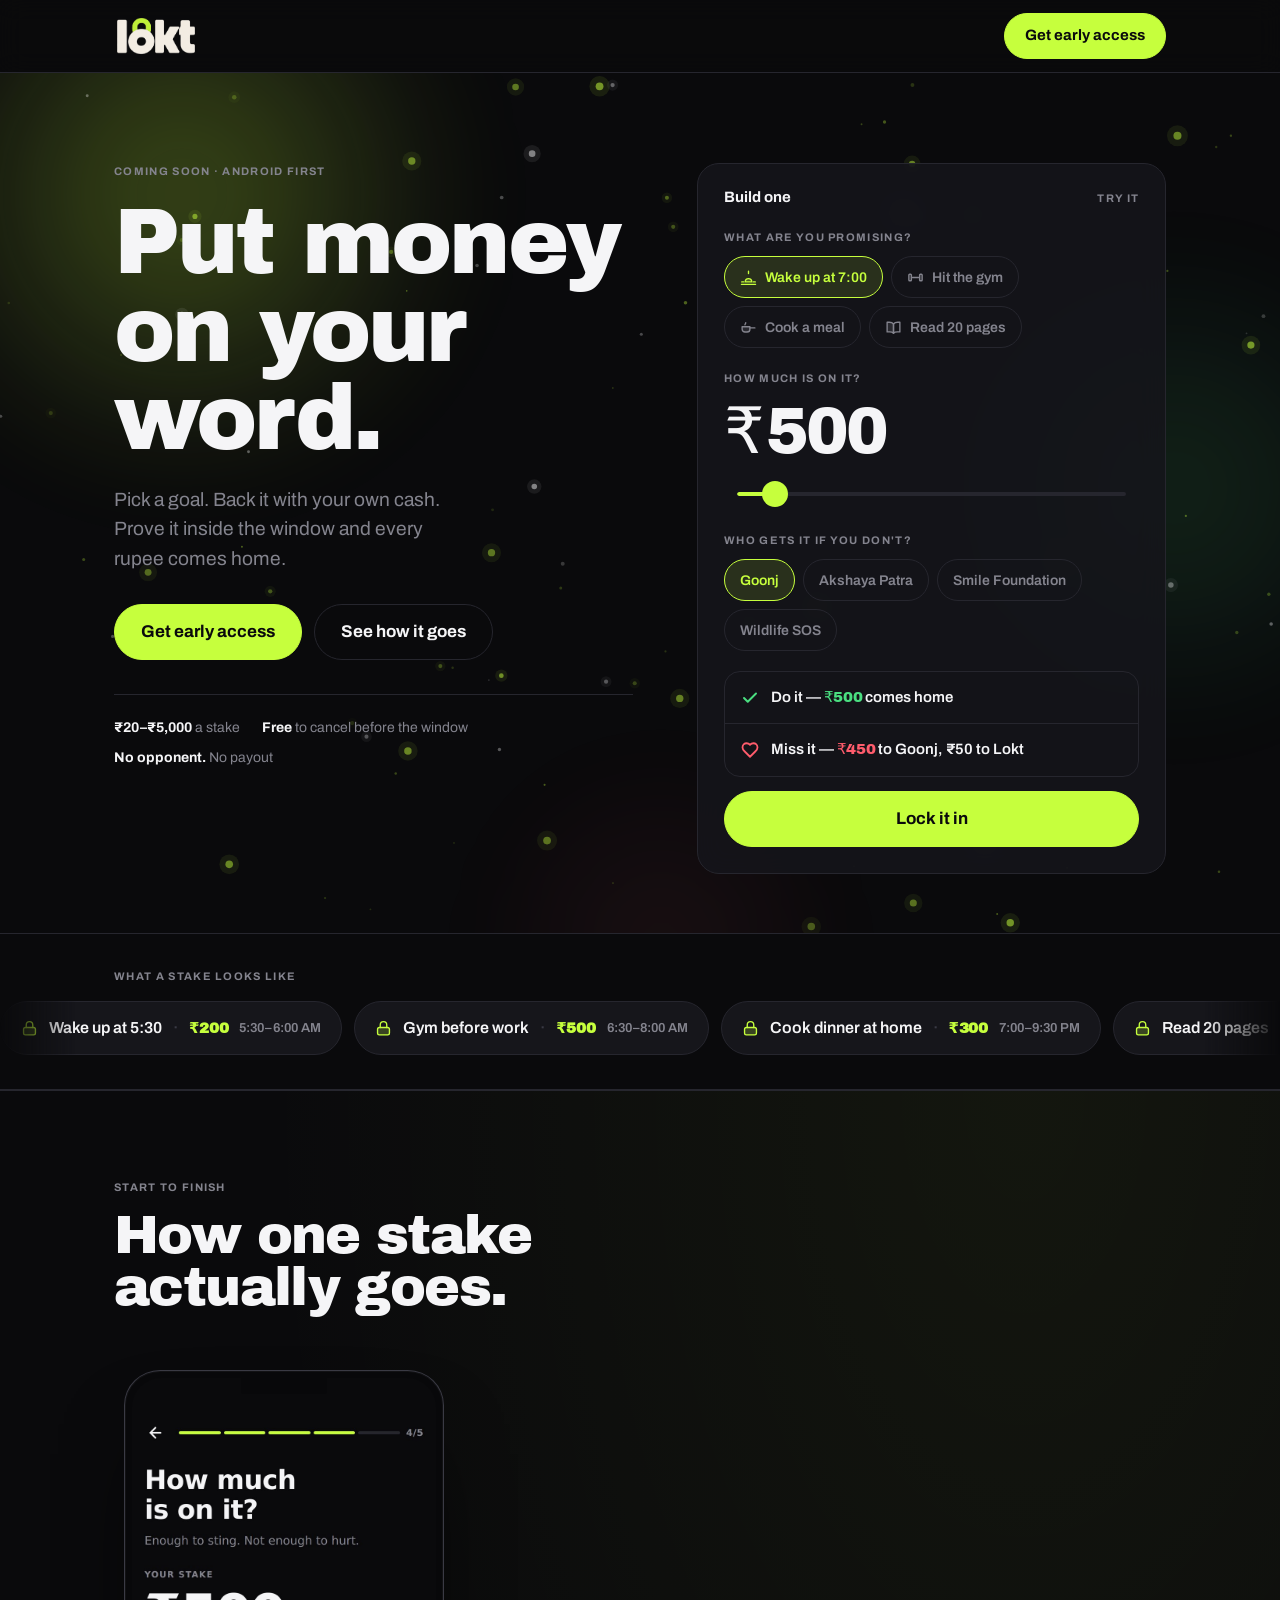
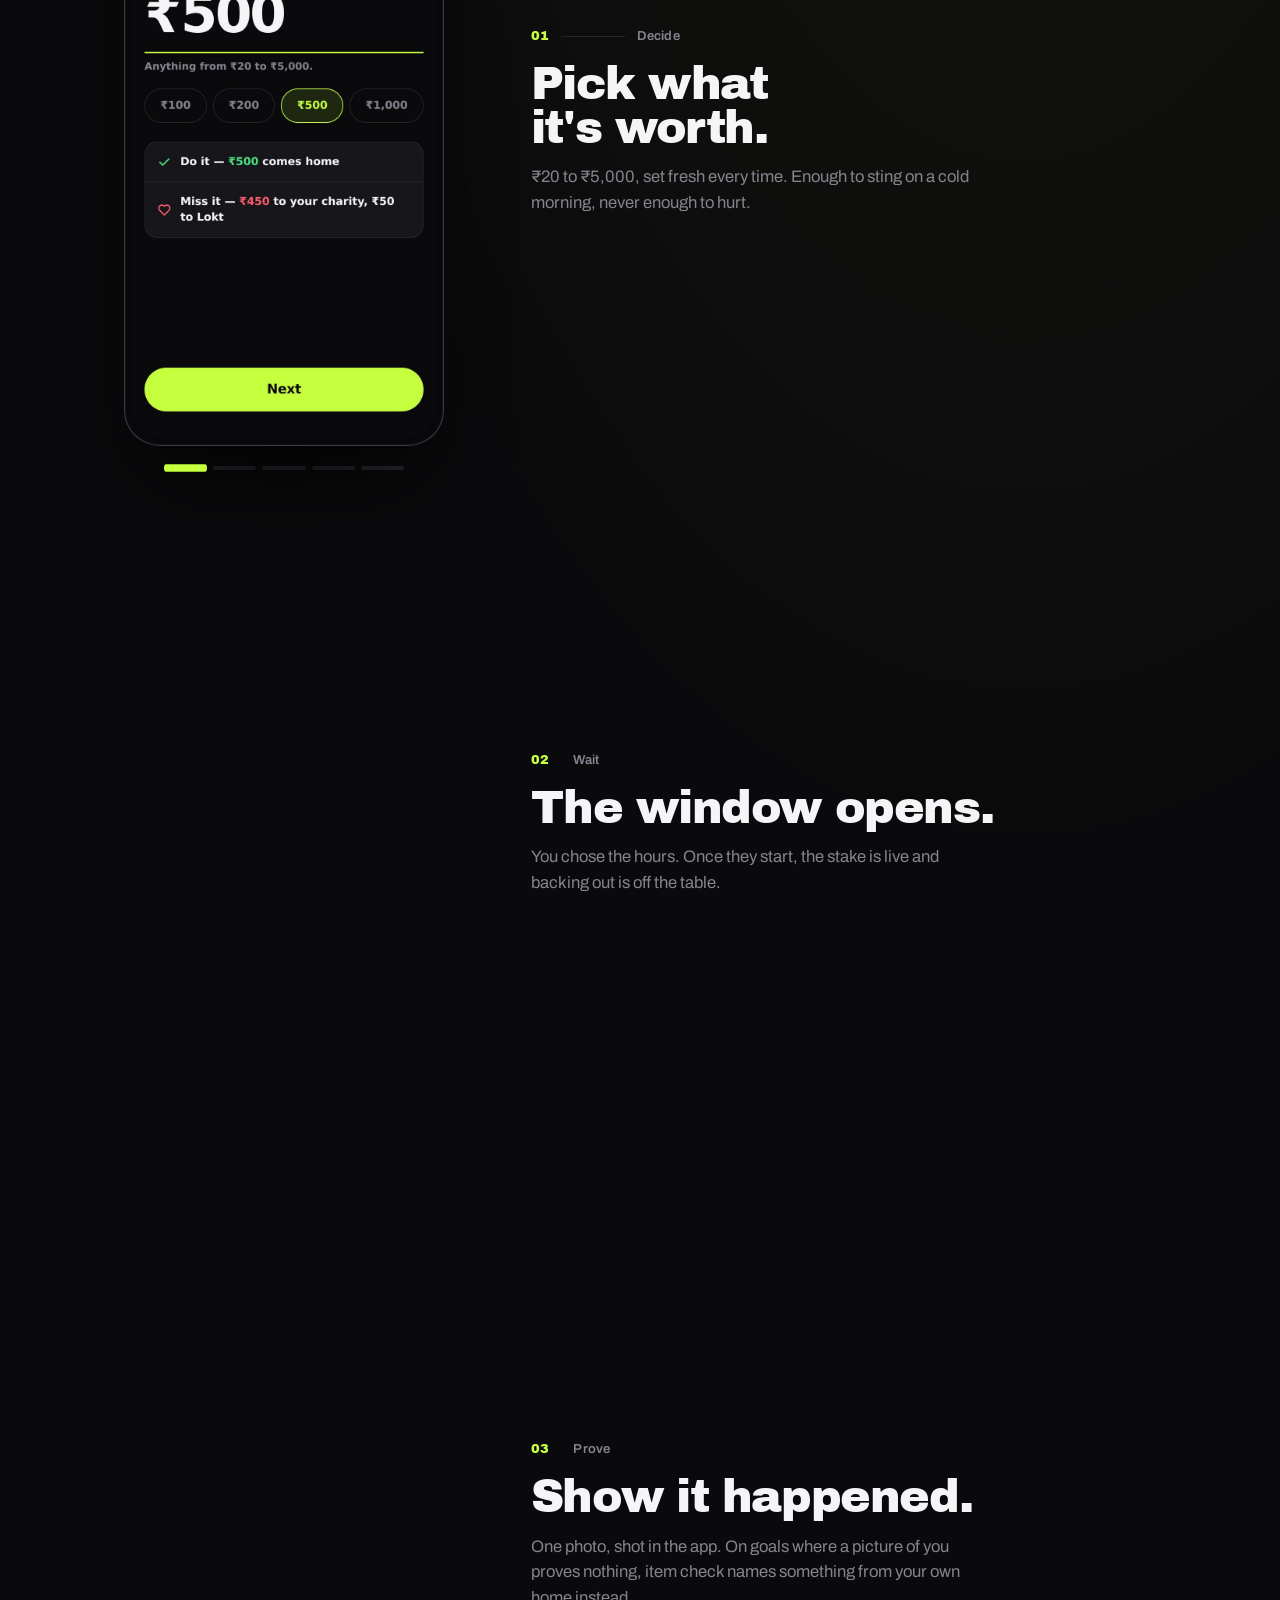
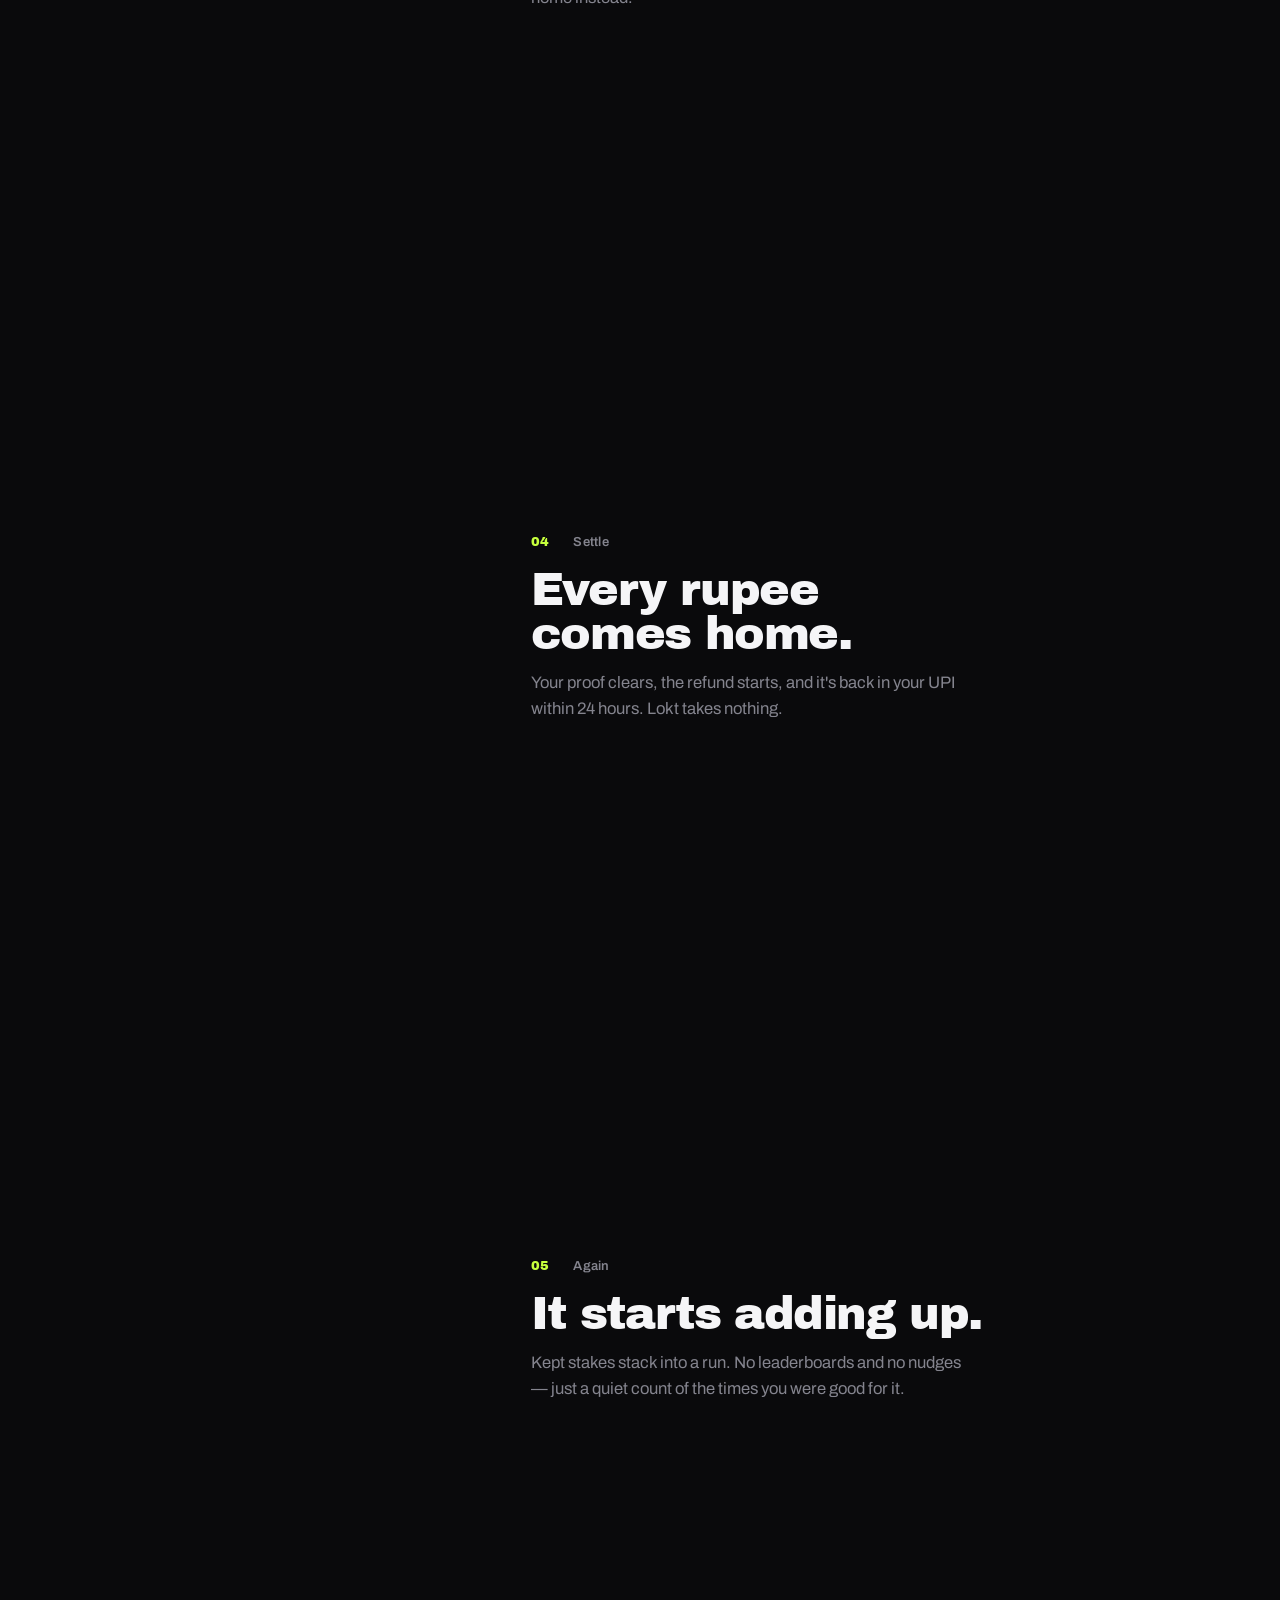
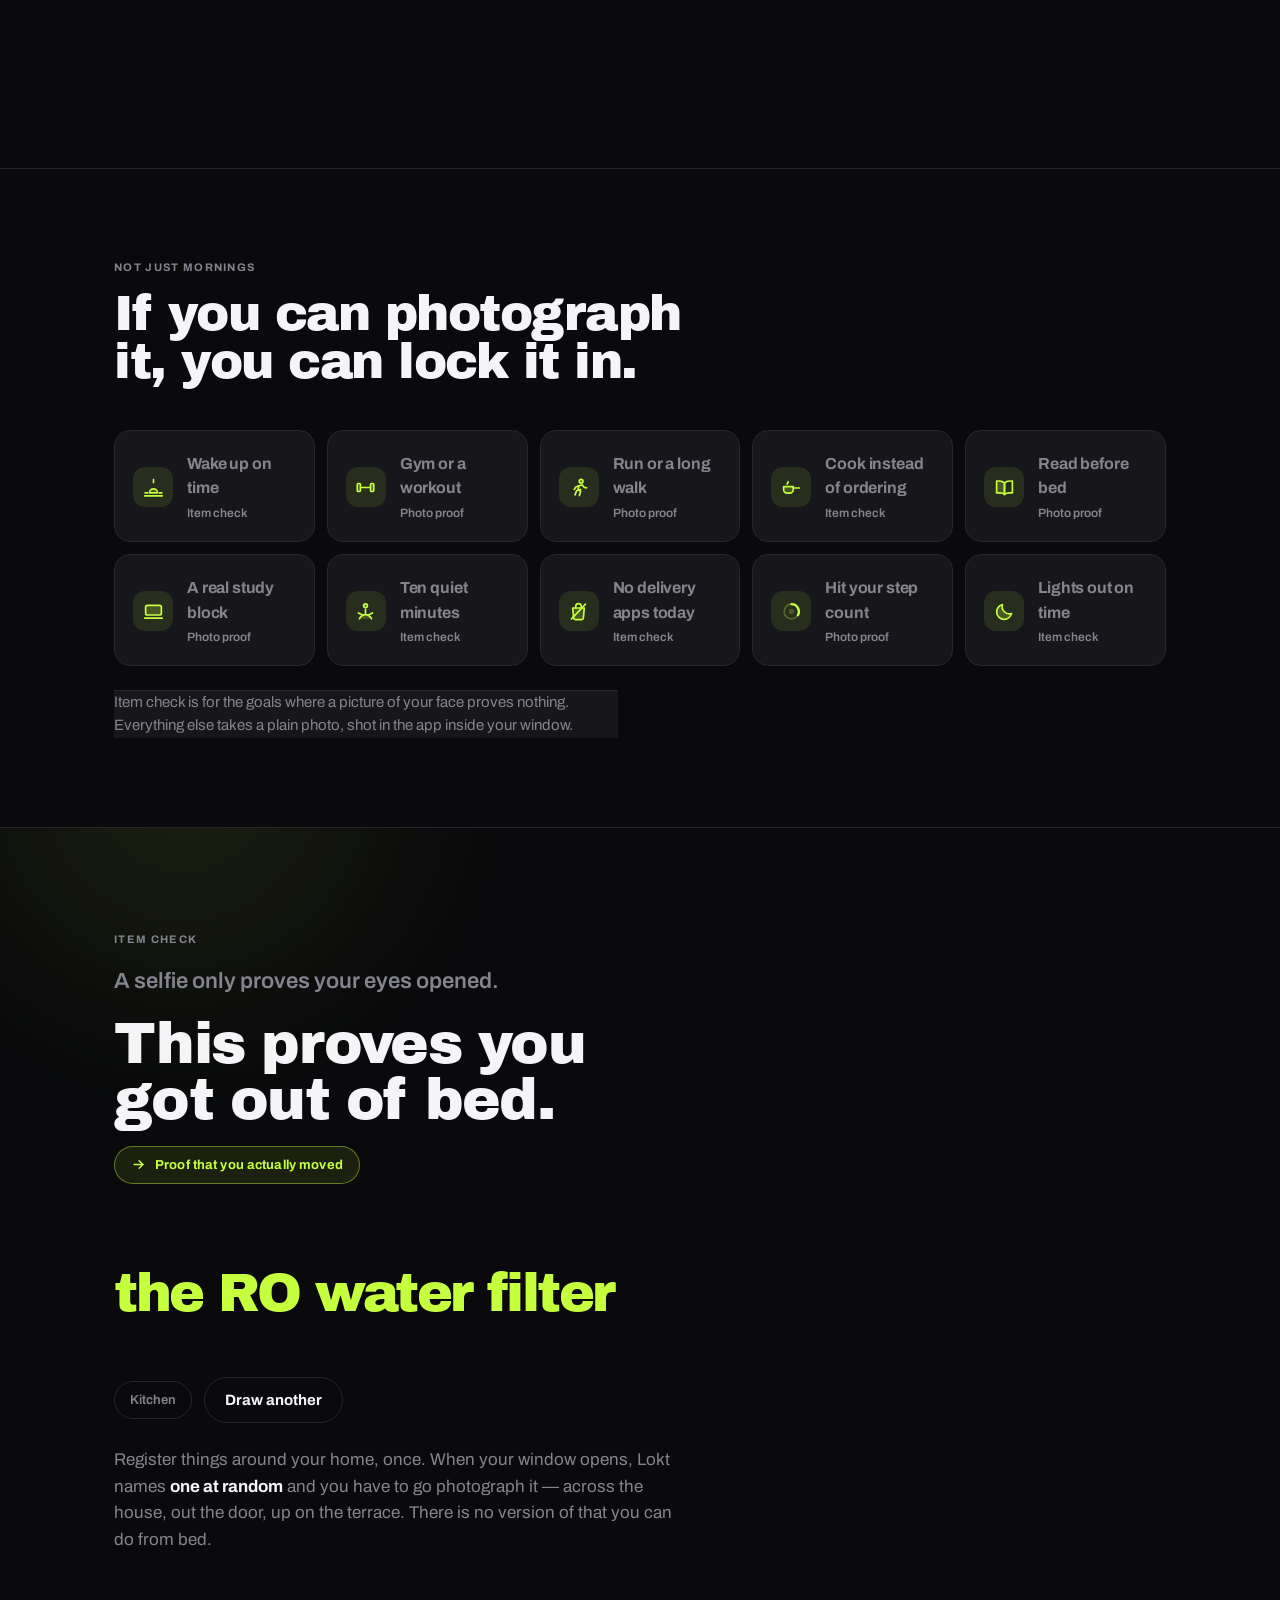
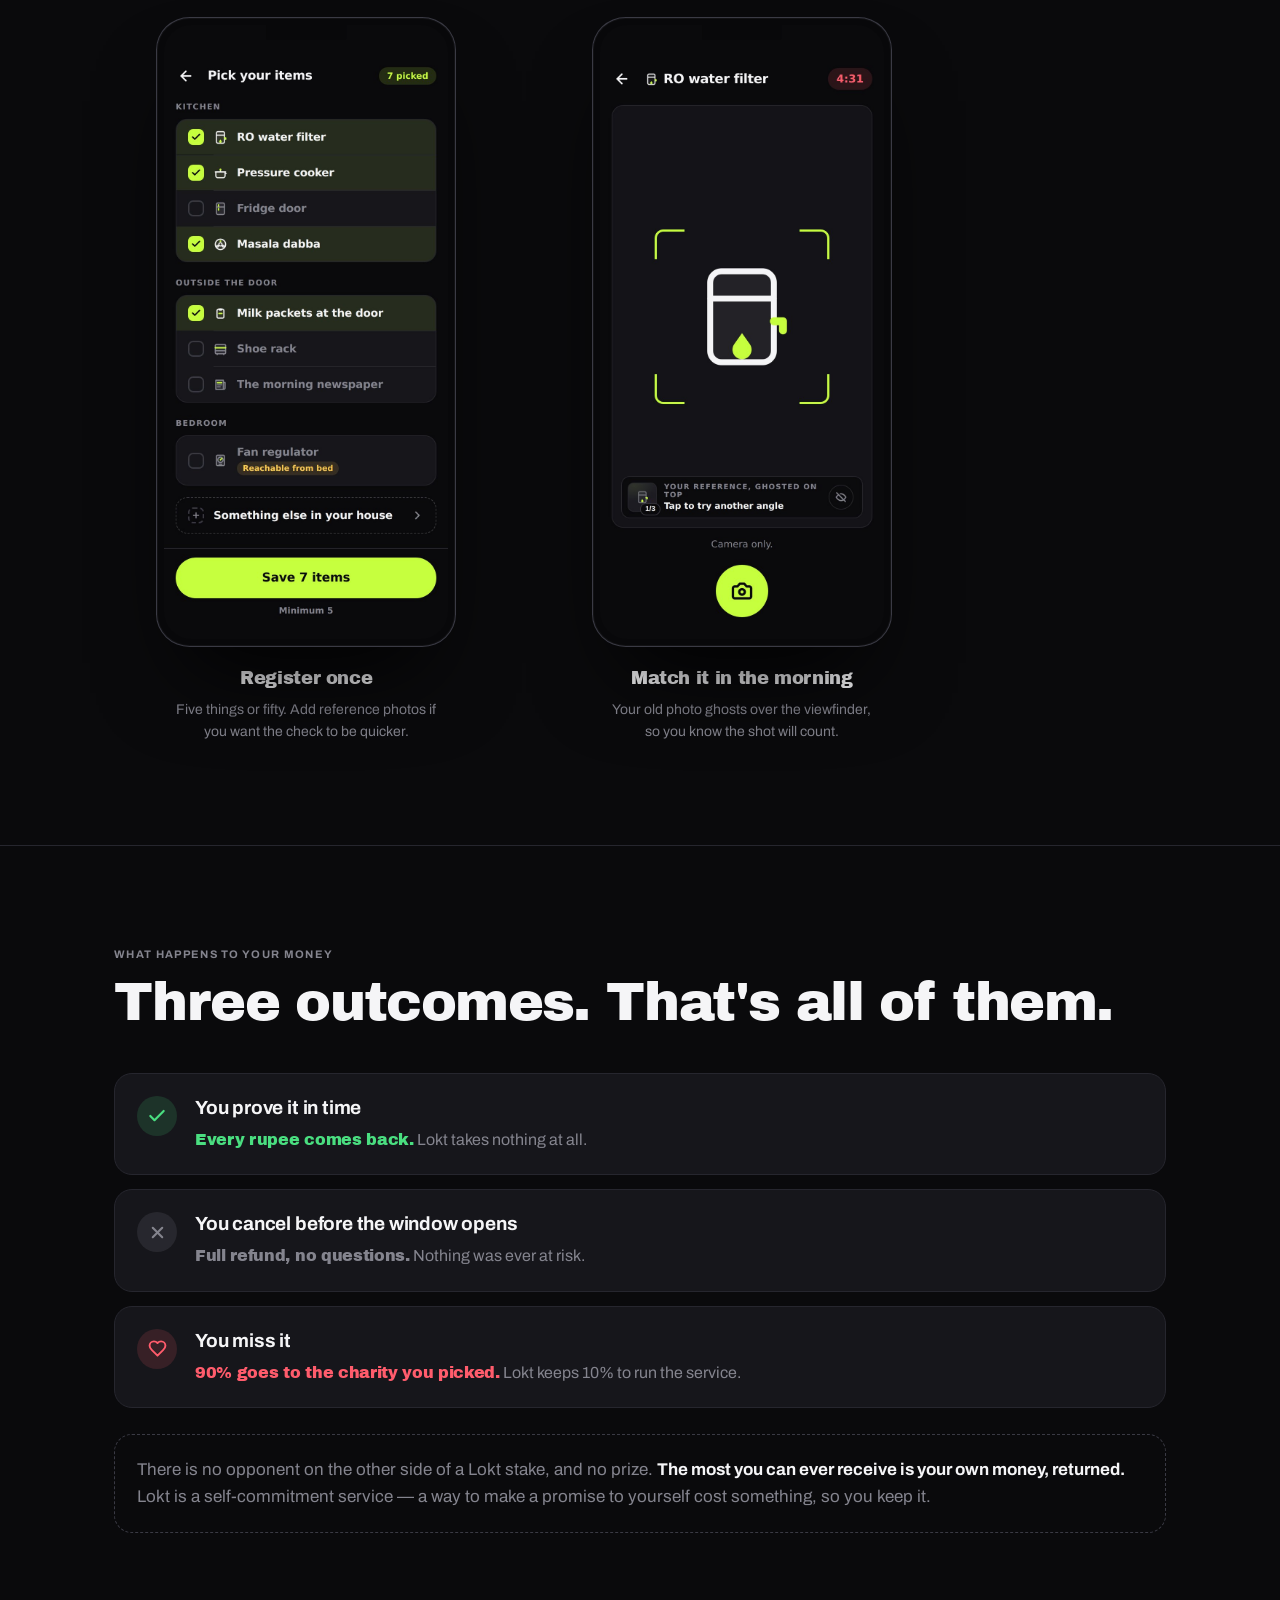
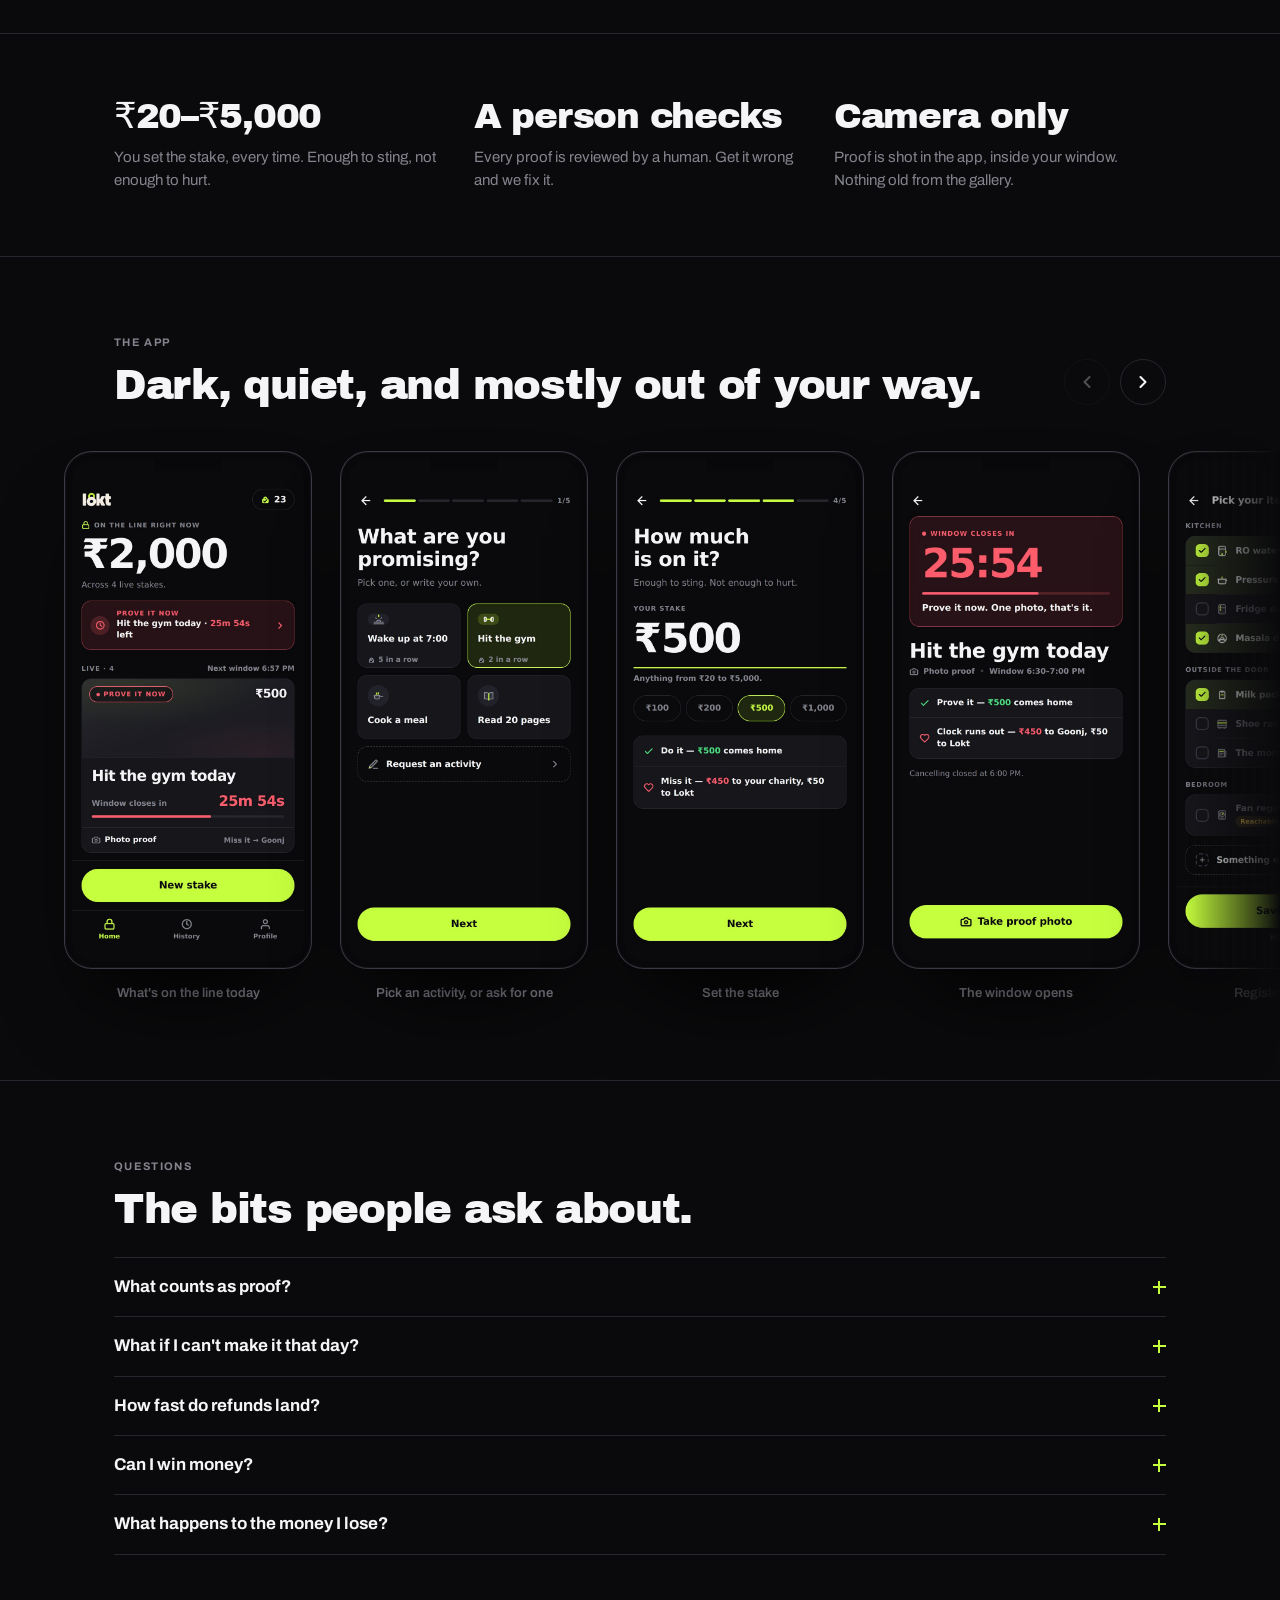
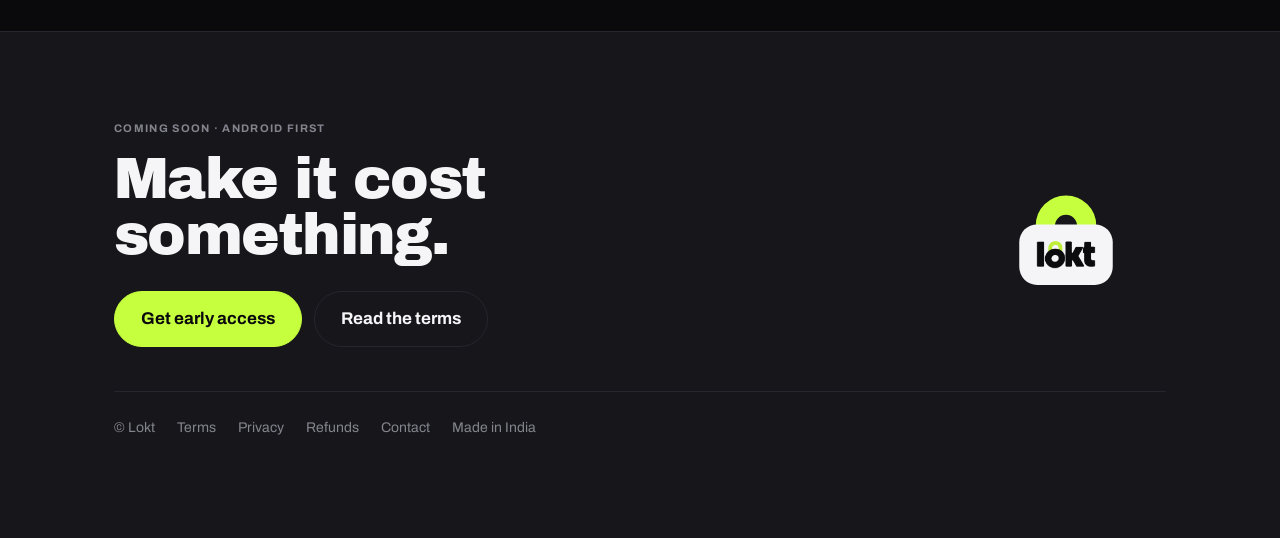
==== index.html @ 2d28a9bb "Scale the phone mockup's corners with its size border-radius was a fixed 44px. On a 390px-wide devic" ====
<!doctype html>
<html lang="en">
<head>
<meta charset="utf-8">
<meta name="viewport" content="width=device-width, initial-scale=1, viewport-fit=cover">
<title>Lokt — put money on your word</title>
<meta name="description" content="Pick a goal. Back it with your own cash. Prove it inside the window and every rupee comes home. Miss it and 90% goes to the charity you picked.">
<meta name="theme-color" content="#0A0A0C">
<meta property="og:title" content="Lokt — put money on your word">
<meta property="og:description" content="Back a goal with your own cash. Prove it in the window and every rupee comes home.">
<meta property="og:type" content="website">
<meta property="og:url" content="https://lokt.in/">
<meta property="og:image" content="https://lokt.in/assets/apple-touch-icon-180.png">
<link rel="icon" type="image/png" sizes="32x32" href="/assets/favicon-32.png">
<link rel="apple-touch-icon" sizes="180x180" href="/assets/apple-touch-icon-180.png">
<link rel="preconnect" href="https://fonts.googleapis.com">
<link rel="preconnect" href="https://fonts.gstatic.com" crossorigin>
<link rel="stylesheet" href="https://fonts.googleapis.com/css2?family=Archivo+Black&family=Archivo:wght@400;500;600;700&display=swap">
<style>
/* ---------------------------------------------------------------------------
   Lokt landing page
   Dark-only by brand mandate (LOKT-DESIGN-BRIEF.md). Tokens identical to the
   app. Lime is a highlighter: one lime element per section, on the action.
   Motion is the brand's — the lock closing, the ripple, the window running out.
   Everything degrades under prefers-reduced-motion.
--------------------------------------------------------------------------- */
:root{
  color-scheme: dark;
  --bg:#0A0A0C; --card:#16161B; --raise:#1C1C22; --line:#26262E; --line2:#3A3A44;
  --ink:#F5F5F7; --mut:#84848E; --lime:#C6FF3D; --limeInk:#0A0A0C;
  --red:#FF5C6C; --grn:#4ADE80; --amb:#FFC94D;
  --disp:"Archivo Black",system-ui,sans-serif;
  --body:"Archivo",system-ui,-apple-system,"Segoe UI",Roboto,sans-serif;
  --gut:clamp(20px,5vw,64px);
  --hdr:73px;   /* sticky header height: 13+46+13 + 1px border */
  --ease:cubic-bezier(.4,0,.2,1);
  --spring:cubic-bezier(.2,1.3,.4,1);
}
/* registered so the gallery's edge fades can animate; a browser without
   @property just snaps them, which is fine */
@property --mL{syntax:'<length>';inherits:false;initial-value:0px}
@property --mR{syntax:'<length>';inherits:false;initial-value:96px}
*{box-sizing:border-box}
/* overflow-x:clip, NEVER hidden — hidden makes body a scroll container and
   silently kills position:sticky in the flow section. */
html{max-width:100%;scroll-behavior:smooth}
body{margin:0;max-width:100%;background:var(--bg);color:var(--ink);
  font-family:var(--body);font-size:17px;line-height:1.55;-webkit-font-smoothing:antialiased}
a{color:inherit}
img{max-width:100%}
h1,h2,h3{font-family:var(--disp);font-weight:400;letter-spacing:-.03em;line-height:.96;
  margin:0;text-wrap:balance}
p{margin:0}
.wrap{max-width:1180px;margin:0 auto;padding-inline:var(--gut)}
.eyebrow{font-size:11px;font-weight:700;letter-spacing:.12em;text-transform:uppercase;color:var(--mut)}
.num{font-variant-numeric:tabular-nums}
:focus-visible{outline:2px solid var(--lime);outline-offset:3px;border-radius:4px}

/* ===== MOTION PRIMITIVES ================================================= */
@keyframes enter{from{opacity:0;transform:translateY(24px)}to{opacity:1;transform:none}}
@keyframes enterX{from{opacity:0;transform:translateY(34px) scale(.985)}to{opacity:1;transform:none}}
.enter{animation:enter .8s var(--ease) both;animation-delay:var(--d,0s)}
.enterX{animation:enterX .9s var(--ease) both;animation-delay:var(--d,0s)}
.js .rise{opacity:0;transform:translateY(22px);transition:opacity .75s var(--ease),transform .75s var(--ease)}
.js .rise.in{opacity:1;transform:none}
.js .rise.d1{transition-delay:.08s}.js .rise.d2{transition-delay:.16s}.js .rise.d3{transition-delay:.24s}
@keyframes pop{0%{transform:scale(1)}42%{transform:scale(1.14)}100%{transform:scale(1)}}
.pop{animation:pop .36s var(--spring)}

/* ===== HEADER ============================================================ */
.top{position:sticky;top:0;z-index:60;background:rgba(10,10,12,.9);
  backdrop-filter:saturate(140%) blur(12px);border-bottom:1px solid var(--line)}
.top .wrap{display:flex;align-items:center;justify-content:space-between;gap:16px;padding-block:13px}
/* bigger mark, same banner height — it still sits inside the 46px button row */
.mark{display:flex;align-items:center}
.mark img{width:84px;height:auto;display:block;transition:transform .35s var(--spring)}
.mark:hover img{transform:scale(1.05)}
.prog{position:absolute;left:0;right:0;bottom:-1px;height:2px;background:var(--lime);
  transform:scaleX(0);transform-origin:0 50%;will-change:transform}

.btn{position:relative;overflow:hidden;display:inline-flex;align-items:center;justify-content:center;
  gap:9px;height:46px;padding:0 20px;border-radius:999px;border:1px solid var(--line);
  background:transparent;color:var(--ink);font-family:var(--body);font-size:15px;font-weight:700;
  text-decoration:none;cursor:pointer;white-space:nowrap;
  transition:border-color .2s var(--ease),background .2s var(--ease),transform .2s var(--spring)}
.btn:hover{border-color:var(--line2);transform:translateY(-2px)}
.btn:active{transform:translateY(0) scale(.97)}
.btn--go{background:var(--lime);border-color:var(--lime);color:var(--limeInk)}
.btn--go:hover{background:#D3FF63;border-color:#D3FF63;box-shadow:0 10px 30px -10px rgba(198,255,61,.5)}
.btn--lg{height:56px;padding:0 26px;font-size:17px}
.rip{position:absolute;border-radius:999px;background:currentColor;opacity:.22;
  transform:translate(-50%,-50%) scale(0);pointer-events:none;animation:rip .62s var(--ease) forwards}
@keyframes rip{to{transform:translate(-50%,-50%) scale(1);opacity:0}}

/* ===== PHONE ============================================================= */
.phone{position:relative;width:100%;max-width:300px;
  border-radius:11.3% / 5.2%;padding:7px;background:#08080A;border:1px solid var(--line2);
  box-shadow:0 50px 90px -34px rgba(0,0,0,.95), inset 0 0 0 1px rgba(245,245,247,.04)}
.phone>img{width:100%;height:auto;aspect-ratio:390/844;object-fit:cover;border-radius:9.5% / 4.4%;display:block;background:var(--bg)}
.phone::after{content:"";position:absolute;top:7px;left:50%;transform:translateX(-50%);
  width:26.7%;height:2.4%;border-radius:0 0 3.3% 3.3%;background:#08080A;pointer-events:none}

/* ===== AMBIENT FIELD (blobs + motes + cursor spotlight) ================== */
.field{position:absolute;inset:0;overflow:hidden;pointer-events:none;z-index:0}
.blob{position:absolute;border-radius:50%;filter:blur(64px);opacity:.9;will-change:transform}
.blob.b1{width:52vw;height:52vw;max-width:620px;max-height:620px;left:-10%;top:-22%;
  background:radial-gradient(circle, rgba(198,255,61,.32), transparent 66%);
  animation:float1 26s ease-in-out infinite}
.blob.b2{width:44vw;height:44vw;max-width:520px;max-height:520px;right:-12%;top:18%;
  background:radial-gradient(circle, rgba(74,222,128,.16), transparent 66%);
  animation:float2 34s ease-in-out infinite}
.blob.b3{width:34vw;height:34vw;max-width:400px;max-height:400px;left:36%;bottom:-24%;
  background:radial-gradient(circle, rgba(255,92,108,.10), transparent 66%);
  animation:float3 29s ease-in-out infinite}
@keyframes float1{0%,100%{transform:translate(0,0) scale(1)}50%{transform:translate(9vw,7vh) scale(1.14)}}
@keyframes float2{0%,100%{transform:translate(0,0) scale(1)}50%{transform:translate(-8vw,10vh) scale(.88)}}
@keyframes float3{0%,100%{transform:translate(0,0) scale(1)}50%{transform:translate(6vw,-9vh) scale(1.2)}}
.motes{position:absolute;inset:0;width:100%;height:100%}
.spot{position:absolute;width:520px;height:520px;border-radius:50%;left:0;top:0;opacity:0;
  background:radial-gradient(circle, rgba(198,255,61,.13), transparent 62%);
  transform:translate(-50%,-50%);transition:opacity .5s var(--ease);will-change:transform}
.spot.on{opacity:1}

/* ===== HERO ============================================================== */
.hero{position:relative;padding-block:clamp(44px,7vw,92px) clamp(36px,5vw,60px);overflow:hidden}
.hero .wrap{position:relative;z-index:1}
.hero .grid{display:grid;grid-template-columns:minmax(0,1.05fr) minmax(0,.95fr);
  gap:clamp(32px,5vw,64px);align-items:start}
.hero h1{font-size:clamp(44px,7.4vw,92px);margin-top:18px;text-wrap:initial}
.hero h1 span{display:block;animation:enter .85s var(--ease) both}
.hero h1 span:nth-child(1){animation-delay:.10s}
.hero h1 span:nth-child(2){animation-delay:.18s}
.hero h1 span:nth-child(3){animation-delay:.26s}
.hero .lede{margin-top:22px;font-size:clamp(17px,1.5vw,20px);color:var(--mut);max-width:30ch}
.hero .cta{display:flex;flex-wrap:wrap;gap:12px;margin-top:30px}
.pledge{margin-top:34px;padding-top:22px;border-top:1px solid var(--line);
  display:flex;flex-wrap:wrap;gap:8px 22px;font-size:14px;color:var(--mut)}
.pledge b{color:var(--ink);font-weight:700}

/* ===== STAKE BUILDER ===================================================== */
.builder{position:relative;background:rgba(22,22,27,.86);backdrop-filter:blur(14px);
  border:1px solid var(--line);border-radius:22px;padding:clamp(18px,2.4vw,26px);overflow:hidden}
.bhead{display:flex;align-items:baseline;justify-content:space-between;gap:12px}
.builder h2{font-family:var(--body);font-weight:700;font-size:15px;letter-spacing:0}
.blabel{margin:22px 0 10px}
.opts{display:flex;flex-wrap:wrap;gap:8px}
.opt{height:42px;padding:0 15px;border-radius:999px;border:1px solid var(--line);
  background:transparent;color:var(--mut);font-family:var(--body);font-size:14px;font-weight:600;
  cursor:pointer;display:inline-flex;align-items:center;gap:8px;
  transition:border-color .2s var(--ease),color .2s var(--ease),background .2s var(--ease),transform .2s var(--spring)}
.opt:hover{border-color:var(--line2);color:var(--ink);transform:translateY(-2px)}
.opt[aria-pressed="true"]{border-color:var(--lime);background:rgba(198,255,61,.12);color:var(--lime)}
.opt svg{flex:none}
.amt{display:flex;align-items:baseline;gap:4px;font-family:var(--disp);
  font-size:clamp(44px,5.6vw,64px);letter-spacing:-.045em;line-height:1}
.amt input{width:100%;min-width:0;background:transparent;border:0;color:var(--ink);
  font-family:var(--disp);font-size:inherit;letter-spacing:inherit;padding:0;-moz-appearance:textfield}
.amt input::-webkit-outer-spin-button,.amt input::-webkit-inner-spin-button{-webkit-appearance:none;margin:0}
/* The input is 32px tall so a thumb can actually grab it; the 4px track is
   drawn behind it, inset by the knob radius so fill and knob agree. */
.railwrap{position:relative;display:flex;align-items:center;height:32px;margin-top:12px}
.railtrack{position:absolute;left:13px;right:13px;height:4px;border-radius:999px;
  background:var(--line);pointer-events:none;overflow:hidden}
.railtrack i{display:block;height:4px;border-radius:999px;background:var(--lime);width:9.6%}
.rail{-webkit-appearance:none;appearance:none;position:relative;width:100%;height:32px;
  background:transparent;margin:0;cursor:pointer}
.rail::-webkit-slider-runnable-track{height:32px;background:transparent;border:0}
.rail::-webkit-slider-thumb{-webkit-appearance:none;width:26px;height:26px;margin-top:3px;
  border-radius:50%;background:var(--lime);border:0;cursor:grab;
  box-shadow:0 0 0 0 rgba(198,255,61,.25);transition:box-shadow .2s var(--ease)}
.rail:hover::-webkit-slider-thumb{box-shadow:0 0 0 6px rgba(198,255,61,.12)}
.rail:active::-webkit-slider-thumb{box-shadow:0 0 0 12px rgba(198,255,61,.16)}
.rail::-moz-range-track{height:32px;background:transparent;border:0}
.rail::-moz-range-thumb{width:26px;height:26px;border-radius:50%;background:var(--lime);border:0}
.out{margin-top:20px;border:1px solid var(--line);border-radius:16px;overflow:hidden}
.out .row{display:flex;align-items:center;gap:12px;padding:14px 16px;font-size:15px;font-weight:600}
.out .row svg{flex:none}
.out .row+.row{border-top:1px solid var(--line)}
.out b{display:inline-block;font-family:var(--disp);font-weight:400;letter-spacing:-.02em}
.lockbtn{margin-top:14px;width:100%}
.bface{transition:opacity .3s var(--ease),transform .4s var(--ease)}
.bface.gone{opacity:0;transform:scale(.97);pointer-events:none}
.blocked{position:absolute;inset:0;display:grid;align-content:center;justify-items:center;
  text-align:center;padding:clamp(18px,2.4vw,26px);background:var(--card);
  opacity:0;transform:scale(1.04);pointer-events:none;
  transition:opacity .4s var(--ease),transform .5s var(--spring)}
.blocked.on{opacity:1;transform:none;pointer-events:auto}
.blocked .k{margin-top:22px;font-family:var(--disp);font-size:clamp(38px,4.6vw,54px);
  letter-spacing:-.045em;line-height:1}
.blocked .sub{margin-top:12px;color:var(--mut);font-size:15px;max-width:30ch}
.blocked .split{margin-top:20px;display:flex;flex-wrap:wrap;justify-content:center;gap:8px 18px;
  font-size:13px;font-weight:600;color:var(--mut)}
.blocked .again{margin-top:22px}

/* ===== THE MARK CLOSING (shackle swings shut, rings ripple) ==============
   Colours follow the app's wordmark loader (Loading-D / Loading-System):
   body #F5F5F7, shackle #C6FF3D, black wordmark inside. The body is NOT lime. */
.slam{position:relative;display:grid;place-items:center}
.slam svg{position:relative;z-index:2;overflow:visible}
.ring{position:absolute;border-radius:999px;border:2px solid var(--lime);opacity:0;
  pointer-events:none;z-index:1}
/* open → closed. Matches the app's open-shackle transform: rotate(21 24 21) translate(5.5 -2) */
/* the shackle lifts clear of the body, hangs open, then swings shut */
@keyframes lockup{
  0%   {transform:translate(4.6px,-7.5px) rotate(19deg)}
  30%  {transform:translate(4.6px,-7.5px) rotate(19deg)}
  47%  {transform:translate(-.5px,.7px)   rotate(-4deg)}
  55%  {transform:translate(0,0)          rotate(0deg)}
  60%  {transform:translate(0,-1.8px)     rotate(0deg)}
  67%,100%{transform:translate(0,0)       rotate(0deg)}}
@keyframes lockbody{0%,52%{transform:scaleY(1)}57%{transform:scaleY(.89)}64%{transform:scaleY(1.05)}72%{transform:scaleY(1)}}
@keyframes lockring{0%,53%{opacity:0;transform:scale(.6)}59%{opacity:.6;transform:scale(.82)}90%,100%{opacity:0;transform:scale(1.55)}}
.sl-shackle{transform-box:view-box;transform-origin:24px 21px;animation:lockup 2.6s var(--ease) infinite}
.sl-body{transform-box:view-box;transform-origin:24px 42.5px;animation:lockbody 2.6s var(--ease) infinite}
.slam .ring{animation:lockring 2.6s var(--ease) infinite}
.slam .ring.r2{animation-delay:.09s}
.slam.once .sl-shackle,.slam.once .sl-body,.slam.once .ring{animation-iteration-count:1;animation-fill-mode:forwards}
.slam--lg{width:200px;height:200px}
.slam--lg .ring.r1{width:168px;height:168px}
.slam--lg .ring.r2{width:128px;height:128px}
.slam--md{width:140px;height:140px}
.slam--md .ring.r1{width:118px;height:118px}
.slam--md .ring.r2{width:90px;height:90px}

/* ===== BAND — what a stake looks like ==================================== */
.band{border-block:1px solid var(--line);padding-block:clamp(22px,3vw,34px);background:var(--bg)}
.band .wrap{margin-bottom:16px}
.mtrack{overflow:hidden;
  -webkit-mask-image:linear-gradient(90deg,transparent,#000 6%,#000 94%,transparent);
  mask-image:linear-gradient(90deg,transparent,#000 6%,#000 94%,transparent)}
.mrow{display:flex;width:max-content;animation:drift 54s linear infinite}
.mtrack:hover .mrow{animation-play-state:paused}
@keyframes drift{to{transform:translateX(-50%)}}
.pill{display:inline-flex;align-items:center;gap:11px;height:54px;padding:0 20px;margin-right:12px;
  border-radius:999px;border:1px solid var(--line);background:var(--card);white-space:nowrap;
  font-size:16px;font-weight:600;color:var(--ink);transition:border-color .3s var(--ease)}
.pill:hover{border-color:var(--line2)}
.pill svg{flex:none;color:var(--lime)}
.pill .v{font-family:var(--disp);font-size:15px;letter-spacing:-.02em;color:var(--lime)}
.pill .sep{color:var(--line2)}
.pill .w{font-size:13px;font-weight:600;color:var(--mut)}

/* ===== FLOW (sticky slides) ============================================== */
.flow{border-top:1px solid var(--line);
  background:radial-gradient(100% 60% at 80% 0%, rgba(198,255,61,.05), transparent 60%), var(--bg)}
.flow .head{padding-block:clamp(52px,7vw,88px) 0}
.flow .head h2{font-size:clamp(32px,4.4vw,54px);margin-top:14px;max-width:18ch}
.flowgrid{display:grid;grid-template-columns:minmax(0,340px) minmax(0,1fr);
  gap:clamp(32px,6vw,90px);align-items:start;padding-block:clamp(32px,5vw,56px) clamp(48px,7vw,88px)}
.stage{position:sticky;top:104px;display:grid;justify-items:center}
.stage .phone{width:auto;max-width:none}
.stage .stack{height:min(660px,calc(100svh - 200px));width:auto}
.stack{position:relative;width:100%;aspect-ratio:390/844}
.stack img{position:absolute;inset:0;width:100%;height:100%;object-fit:cover;border-radius:9.5% / 4.4%;
  opacity:0;transform:scale(1.03) translateY(8px);background:var(--bg);
  transition:opacity .55s var(--ease),transform .65s var(--ease)}
.stack img.on{opacity:1;transform:none}
.stageprog{display:flex;gap:6px;margin-top:20px;width:min(240px,100%)}
.stageprog i{flex:1;height:4px;border-radius:999px;background:var(--line);
  transition:background .45s var(--ease),transform .45s var(--spring);transform-origin:0 50%}
.stageprog i.on{background:var(--lime)}
.stageprog i.now{transform:scaleY(1.9)}
.steps{display:grid}
.step{min-height:78vh;display:flex;flex-direction:column;justify-content:center;padding-block:24px;
  opacity:.34;filter:blur(.7px);transition:opacity .45s var(--ease),filter .45s var(--ease)}
.step.on{opacity:1;filter:none}
.step .n{display:flex;align-items:center;gap:12px}
.step .n em{font-family:var(--disp);font-size:13px;letter-spacing:.02em;color:var(--lime);font-style:normal}
.step .n i{flex:1;height:1px;background:var(--line);max-width:0;transition:max-width .7s var(--ease)}
.step.on .n i{max-width:64px}
.step .n b{font-weight:600;font-size:13px;color:var(--mut);letter-spacing:.02em}
.step h3{margin-top:16px;font-size:clamp(28px,3.8vw,46px);max-width:15ch}
.step p{margin-top:14px;color:var(--mut);max-width:44ch;font-size:clamp(16px,1.3vw,18px)}
.step .phone{display:none;margin:26px auto 0}
@keyframes npop{from{transform:translateY(10px);opacity:0}to{transform:none;opacity:1}}
.step.on h3,.step.on p{animation:npop .6s var(--ease) both}
.step.on p{animation-delay:.09s}

/* ===== GOALS GRID ======================================================== */
.goals{border-top:1px solid var(--line)}
.goals .wrap{padding-block:clamp(52px,7vw,92px)}
.goals h2{font-size:clamp(30px,4.2vw,50px);margin-top:14px;max-width:20ch}
.ggrid{margin-top:clamp(28px,4vw,44px);display:grid;
  grid-template-columns:repeat(auto-fill,minmax(190px,1fr));gap:12px}
.g{display:grid;grid-template-columns:auto minmax(0,1fr);align-items:center;gap:14px;
  min-height:92px;padding:18px;border:1px solid var(--line);border-radius:16px;background:var(--card);
  transition:border-color .3s var(--ease),transform .3s var(--spring),background .3s var(--ease)}
.g:hover{border-color:var(--line2);transform:translateY(-3px);background:var(--raise)}
.g .ic{width:40px;height:40px;border-radius:12px;display:grid;place-items:center;flex:none;
  background:rgba(198,255,61,.1);color:var(--lime);transition:transform .35s var(--spring)}
.g:hover .ic{transform:scale(1.1) rotate(-5deg)}
.g b{display:block;font-size:16px;font-weight:700;letter-spacing:-.01em}
.g span{display:block;margin-top:3px;font-size:12px;font-weight:600;color:var(--mut)}
.goals .foot{margin-top:24px;color:var(--mut);font-size:15px;max-width:56ch}

/* ===== ITEM CHECK ======================================================== */
.strip{position:relative;border-top:1px solid var(--line);overflow:hidden}
.strip .wrap{position:relative;z-index:1;padding-block:clamp(56px,8vw,104px)}
.strip .setup{margin-top:18px;font-family:var(--body);font-weight:600;
  font-size:clamp(17px,1.8vw,22px);line-height:1.4;color:var(--mut);max-width:34ch}
.strip h2{font-size:clamp(32px,4.8vw,58px);max-width:15ch;margin-top:20px}
.strip .tag{margin-top:18px;display:inline-flex;align-items:center;gap:9px;height:38px;
  padding:0 16px;border-radius:999px;border:1px solid rgba(198,255,61,.42);
  background:rgba(198,255,61,.09);color:var(--lime);font-size:13px;font-weight:700;
  letter-spacing:.01em}
/* the draw: item gets its own line with reserved height, so nothing reflows */
.draw{margin-top:clamp(28px,4vw,44px)}
/* Fixed two-line box. The name can be long, so the height is reserved up
   front — nothing below it is allowed to move while the draw cycles. */
.drawline{display:flex;align-items:center;overflow:hidden;
  font-size:clamp(26px,4.4vw,54px);height:2.44em}
.drawline .item{display:block;font-family:var(--disp);font-size:inherit;
  letter-spacing:-.045em;line-height:1.12;color:var(--lime);
  transform-origin:0 50%;will-change:transform,opacity}
.drawline .item.spin{opacity:.45}
@keyframes land{0%{transform:scale(1.05);opacity:.65}62%{transform:scale(.997)}100%{transform:none;opacity:1}}
.drawline .item.land{animation:land .55s var(--spring)}
.drawmeta{margin-top:18px;display:flex;flex-wrap:wrap;align-items:center;gap:12px}
.room{display:inline-flex;align-items:center;gap:7px;height:38px;padding:0 15px;border-radius:999px;
  border:1px solid var(--line);font-size:13px;font-weight:600;color:var(--mut);
  transition:border-color .35s var(--ease),color .35s var(--ease)}
.room.land{border-color:var(--lime);color:var(--lime)}
.strip .note{margin-top:24px;color:var(--mut);max-width:56ch}
.strip .note b{color:var(--ink);font-weight:700}
.pair{margin-top:clamp(40px,6vw,64px);display:grid;grid-template-columns:repeat(2,minmax(0,1fr));
  gap:clamp(24px,4vw,56px);align-items:start;max-width:820px}
.pair figure{margin:0;display:grid;justify-items:center;gap:18px;perspective:1200px}
.pair figure .phone{transition:transform .45s var(--ease)}
.pair figure:hover .phone{transform:translateY(-10px) rotateY(-5deg)}
.pair figcaption{text-align:center;max-width:26ch}
.pair figcaption b{display:block;font-family:var(--disp);font-weight:400;font-size:18px;letter-spacing:-.02em}
.pair figcaption span{display:block;margin-top:6px;font-size:14px;color:var(--mut)}

/* ===== THE DEAL ========================================================== */
.deal{border-top:1px solid var(--line)}
.deal .wrap{padding-block:clamp(56px,8vw,100px)}
.deal h2{font-size:clamp(32px,4.4vw,54px);margin-top:14px}
.rules{margin-top:clamp(28px,4vw,44px);display:grid;gap:14px}
.rule{display:grid;grid-template-columns:auto minmax(0,1fr);gap:18px;align-items:start;padding:22px;
  border:1px solid var(--line);border-radius:18px;background:var(--card);
  transition:border-color .3s var(--ease),transform .3s var(--spring),background .3s var(--ease)}
.rule:hover{border-color:var(--line2);transform:translateY(-3px);background:var(--raise)}
.dot{width:40px;height:40px;border-radius:999px;display:grid;place-items:center;flex:none;
  transition:transform .35s var(--spring)}
.rule:hover .dot{transform:scale(1.1) rotate(-6deg)}
.rule h3{font-family:var(--body);font-weight:700;font-size:19px;letter-spacing:-.01em;line-height:1.3}
.rule p{margin-top:7px;color:var(--mut);font-size:16px}
.rule .big{font-family:var(--disp);letter-spacing:-.02em}
.closer{margin-top:26px;padding:22px;border:1px dashed var(--line2);border-radius:18px;
  font-size:17px;color:var(--mut)}
.closer b{color:var(--ink);font-weight:700}

/* ===== FACTS ============================================================= */
.facts{border-top:1px solid var(--line)}
.facts .wrap{padding-block:clamp(40px,5vw,64px);display:grid;
  grid-template-columns:repeat(3,minmax(0,1fr));gap:28px}
.fact .k{font-family:var(--disp);font-size:clamp(24px,2.8vw,36px);letter-spacing:-.035em;line-height:1.05}
.fact .v{margin-top:10px;color:var(--mut);font-size:15px}

/* ===== GALLERY =========================================================== */
.gal{border-top:1px solid var(--line);overflow:hidden}
.gal .wrap{padding-block:clamp(48px,6vw,84px) 0}
.gal h2{font-size:clamp(28px,3.4vw,42px);margin-top:14px}
.galbar{display:flex;align-items:flex-end;justify-content:space-between;gap:20px;flex-wrap:wrap}
.arrows{display:flex;gap:10px}
.arrows button{width:46px;height:46px;padding:0;border-radius:999px;border:1px solid var(--line);
  background:transparent;color:var(--ink);cursor:pointer;display:grid;place-items:center;
  transition:border-color .2s var(--ease),opacity .2s var(--ease),transform .2s var(--spring)}
.arrows button:hover{border-color:var(--line2);transform:scale(1.08)}
.arrows button[disabled]{opacity:.3;cursor:default;transform:none}
.track{--mL:0px;--mR:96px;
  margin-top:clamp(4px,1.2vw,16px);display:flex;gap:clamp(16px,2.4vw,28px);overflow-x:auto;
  scroll-snap-type:x mandatory;scrollbar-width:none;padding-inline:var(--gut);
  /* headroom: a scroll container clips both axes, so the hover lift needs
     room INSIDE the box or the raised phone gets sliced off at the top */
  padding-top:30px;
  padding-bottom:clamp(48px,6vw,84px);scroll-padding-inline:var(--gut);
  /* a partial slide should fade out, not look sliced off */
  -webkit-mask-image:linear-gradient(90deg,transparent 0,#000 var(--mL),
                     #000 calc(100% - var(--mR)),transparent 100%);
  mask-image:linear-gradient(90deg,transparent 0,#000 var(--mL),
             #000 calc(100% - var(--mR)),transparent 100%);
  transition:--mL .3s linear,--mR .3s linear}
.track::-webkit-scrollbar{display:none}
.slide{flex:0 0 auto;width:min(248px,62vw);scroll-snap-align:start;display:grid;gap:14px;perspective:1200px}
.slide .phone{max-width:none;transition:transform .45s var(--ease),box-shadow .45s var(--ease)}
.slide:hover .phone{transform:translateY(-12px) rotateX(4deg) rotateY(-5deg);
  box-shadow:0 60px 100px -34px rgba(0,0,0,.95), 0 0 40px -18px rgba(198,255,61,.4),
             inset 0 0 0 1px rgba(245,245,247,.06)}
.slide .cap{font-size:13px;font-weight:600;color:var(--mut);text-align:center;transition:color .3s var(--ease)}
.slide:hover .cap{color:var(--ink)}

/* ===== FAQ =============================================================== */
.faq{border-top:1px solid var(--line)}
.faq .wrap{padding-block:clamp(48px,6vw,88px)}
.faq h2{font-size:clamp(28px,3.4vw,42px);margin-top:14px}
details{border-bottom:1px solid var(--line)}
details:first-of-type{border-top:1px solid var(--line);margin-top:28px}
/* padding lives on the summary, not the details, so the whole row is tappable */
summary{cursor:pointer;list-style:none;font-weight:700;font-size:17px;display:flex;
  justify-content:space-between;gap:20px;align-items:center;min-height:44px;
  padding-block:16px;transition:color .2s var(--ease)}
summary:hover{color:var(--lime)}
summary::-webkit-details-marker{display:none}
summary::after{content:"";width:13px;height:13px;flex:none;
  background:linear-gradient(var(--lime),var(--lime)) center/100% 2.4px no-repeat,
             linear-gradient(var(--lime),var(--lime)) center/2.4px 100% no-repeat;
  transition:transform .3s var(--spring)}
details[open] summary::after{transform:rotate(90deg);
  background:linear-gradient(var(--lime),var(--lime)) center/100% 2.4px no-repeat}
@keyframes unfold{from{opacity:0;transform:translateY(-8px)}to{opacity:1;transform:none}}
details[open] p{animation:unfold .4s var(--ease) both}
details p{margin-top:-2px;padding-bottom:20px;color:var(--mut);max-width:62ch}

/* ===== FOOTER ============================================================ */
.foot{position:relative;border-top:1px solid var(--line);background:var(--card);overflow:hidden}
.foot .wrap{position:relative;z-index:1;padding-block:clamp(52px,7vw,88px)}
.foot .grid{display:grid;grid-template-columns:minmax(0,1fr) auto;gap:clamp(28px,5vw,64px);align-items:center}
.foot h2{font-size:clamp(32px,4.6vw,58px);max-width:14ch;margin-top:14px}
.foot .cta{margin-top:28px;display:flex;flex-wrap:wrap;gap:12px}
.links{margin-top:44px;padding-top:14px;border-top:1px solid var(--line);display:flex;
  flex-wrap:wrap;align-items:center;gap:0 22px;font-size:14px;color:var(--mut)}
.links a,.links span{display:inline-flex;align-items:center;min-height:44px}
.links a{text-decoration:none;transition:color .2s var(--ease)}
.links a:hover{color:var(--ink)}

@media (max-width:980px){
  /* Same idea as desktop — one phone that stays put while the beats scroll by.
     It pins to the top instead of the side, and the per-step phones are dropped
     so the section is ~3 screens rather than the 5.6 that stacking cost. */
  /* flat ground here: the stage paints a solid panel so text can slide behind
     it, and over the section's radial gradient that panel showed as a rectangle */
  .flow{background:var(--bg)}
  .flow .head{padding-block:clamp(44px,6vw,72px) 0}
  .flowgrid{display:block;padding-block:0 clamp(32px,5vw,56px)}
  .stage{position:sticky;top:var(--hdr);z-index:3;display:grid;justify-items:center;
    background:var(--bg);margin-inline:calc(var(--gut) * -1);padding:12px var(--gut) 10px;
    transition:box-shadow .35s var(--ease)}
  /* the divider only belongs there once it's actually parked over the text —
     unpinned it made the phone look like a boxed-in widget */
  .stage::after{content:"";position:absolute;left:0;right:0;bottom:0;height:1px;
    background:var(--line);opacity:0;transition:opacity .35s var(--ease)}
  .stage.pinned::after{opacity:1}
  .stage.pinned{box-shadow:0 18px 30px -22px rgba(0,0,0,.95)}
  .stage .phone{width:auto;max-width:none}
  .stage .stack{height:min(320px,calc(42svh - var(--hdr)));width:auto}
  .stageprog{margin-top:10px;width:min(190px,58%)}
  .steps{display:block}
  /* natural height, not a tall viewport block: the text has to fit in the band
     below the pinned phone, and 54vh steps were taller than that band */
  .step{min-height:0;padding-block:26px;justify-content:flex-start;
    opacity:.2;filter:blur(1.4px)}
  .step.on{opacity:1;filter:none}
  .step:first-child{padding-top:22px}
  .step h3{margin-top:10px;font-size:clamp(25px,6.4vw,31px);max-width:none}
  .step p{margin-top:10px;font-size:16px;max-width:none}
  .step .phone{display:none}
  .foot .grid{grid-template-columns:minmax(0,1fr)}
  /* centred, not start-aligned: the ripple grows to 1.55x and overran the
     gutter, where .foot's overflow:hidden sliced it */
  .slam--lg{justify-self:center;margin-top:8px}
}
@media (max-width:860px){
  .hero .grid{grid-template-columns:minmax(0,1fr)}
  .facts .wrap{grid-template-columns:minmax(0,1fr);gap:22px}
  .pair{grid-template-columns:minmax(0,1fr);gap:36px}
  .pair figure .phone{max-width:262px}
  .spot{display:none}
}
@media (max-width:560px){
  .eyebrow{font-size:12px}
  /* touch targets: 44px minimum */
  .opt{height:44px}
  .railwrap{height:40px}
  .rail{height:40px}
  .rail::-webkit-slider-runnable-track{height:40px}
  .rail::-webkit-slider-thumb{margin-top:7px}
  .rail::-moz-range-track{height:40px}
  .g span{font-size:12px}
  .goals .foot{margin-top:20px;font-size:15px}
  .hero{padding-block:32px 34px}
  /* two full-width stacked CTAs rather than a ragged wrap */
  .hero .cta .btn,.foot .cta .btn{flex:1 1 100%}
  /* one fact per line. Wrapping three of these into a flex row at phone width put
     "Free to cancel before the window" flush against the right gutter with no space
     left, and orphaned the third onto its own line anyway. */
  .pledge{flex-direction:column;gap:10px;margin-top:26px;padding-top:18px}
}
@media (prefers-reduced-motion:reduce){
  html{scroll-behavior:auto}
  *,*::before,*::after{animation:none!important;transition:none!important}
  .js .rise{opacity:1!important;transform:none!important}
  .enter,.enterX,.hero h1 span{opacity:1!important;transform:none!important}
  .step{opacity:1;filter:none}
  .step .n i{max-width:64px}
  .blob,.motes,.spot{display:none}
  /* the mark still reads as a closed lock when motion is off */
  .sl-shackle,.sl-body{transform:none!important}
}
</style>
</head>
<body>

<header class="top">
  <div class="wrap">
    <a class="mark" href="/" aria-label="Lokt home"><img src="/assets/landing/lokt-wordmark-white.png" alt="Lokt" width="84" height="42"></a>
    <a class="btn btn--go" href="/contact/">Get early access</a>
  </div>
  <div class="prog" id="prog" aria-hidden="true"></div>
</header>

<main>

  <!-- HERO ------------------------------------------------------------- -->
  <section class="hero" id="hero">
    <div class="field" aria-hidden="true">
      <span class="blob b1"></span><span class="blob b2"></span><span class="blob b3"></span>
      <canvas class="motes" id="motes"></canvas>
      <span class="spot" id="spot"></span>
    </div>

    <div class="wrap grid">
      <div>
        <p class="eyebrow enter" style="--d:.02s">Coming soon &middot; Android first</p>
        <h1><span>Put money</span><span>on your</span><span>word.</span></h1>
        <p class="lede enter" style="--d:.34s">Pick a goal. Back it with your own cash. Prove it inside the window and every rupee comes home.</p>
        <div class="cta enter" style="--d:.42s">
          <a class="btn btn--go btn--lg" href="/contact/">Get early access</a>
          <a class="btn btn--lg" href="#flow">See how it goes</a>
        </div>
        <div class="pledge enter" style="--d:.5s">
          <span><b>&#8377;20&ndash;&#8377;5,000</b> a stake</span>
          <span><b>Free</b> to cancel before the window</span>
          <span><b>No opponent.</b> No payout</span>
        </div>
      </div>

      <div class="builder enterX" style="--d:.3s">
        <div class="bface" id="bface">
          <div class="bhead">
            <h2>Build one</h2>
            <span class="eyebrow">Try it</span>
          </div>

          <p class="eyebrow blabel">What are you promising?</p>
          <div class="opts" id="goals" role="group" aria-label="Goal"></div>

          <p class="eyebrow blabel">How much is on it?</p>
          <div class="amt"><span>&#8377;</span><input id="amt" class="num" type="number" min="20" max="5000" step="10" value="500" aria-label="Stake amount in rupees"></div>
          <div class="railwrap">
            <span class="railtrack"><i id="railfill"></i></span>
            <input id="rail" class="rail" type="range" min="20" max="5000" step="10" value="500" aria-label="Stake amount slider">
          </div>

          <p class="eyebrow blabel">Who gets it if you don't?</p>
          <div class="opts" id="ngos" role="group" aria-label="Charity"></div>

          <div class="out" aria-live="polite">
            <div class="row">
              <svg width="18" height="18" viewBox="0 0 24 24" fill="none" stroke="#4ADE80" stroke-width="2.6" stroke-linecap="round" stroke-linejoin="round" aria-hidden="true"><path d="M20 6 9 17l-5-5"/></svg>
              <span>Do it &mdash; <b class="num" id="okAmt" style="color:var(--grn)">&#8377;500</b> comes home</span>
            </div>
            <div class="row">
              <svg width="18" height="18" viewBox="0 0 24 24" fill="none" stroke="#FF5C6C" stroke-width="2.4" stroke-linecap="round" stroke-linejoin="round" aria-hidden="true"><path d="M19 14c1.49-1.46 3-3.21 3-5.5A5.5 5.5 0 0 0 16.5 3c-1.76 0-3 .5-4.5 2-1.5-1.5-2.74-2-4.5-2A5.5 5.5 0 0 0 2 8.5c0 2.3 1.5 4.05 3 5.5l7 7Z"/></svg>
              <span>Miss it &mdash; <b class="num" id="ngoAmt" style="color:var(--red)">&#8377;450</b> to <span id="ngoName">Goonj</span>, <span class="num" id="feeAmt">&#8377;50</span> to Lokt</span>
            </div>
          </div>

          <button class="btn btn--go btn--lg lockbtn" id="lockBtn" type="button">Lock it in</button>
        </div>

        <!-- what pressing the button feels like -->
        <div class="blocked" id="blocked" aria-hidden="true">
          <div class="slam slam--md once" id="slamDemo">
            <span class="ring r1"></span>
            <span class="ring r2"></span>
            <svg width="98" height="98" viewBox="0 0 48 48" fill="none" aria-hidden="true">
              <path class="sl-shackle" d="M16.5 21a7.5 7.5 0 0 1 15 0" stroke="#C6FF3D" stroke-width="7" stroke-linecap="round"/>
              <g class="sl-body">
                <rect x="7" y="20.5" width="34" height="22" rx="6.5" fill="#F5F5F7"/>
                <image href="/assets/landing/lokt-wordmark-black.png" x="13.4" y="26.58" width="21.2" height="9.84"/>
              </g>
            </svg>
          </div>
          <p class="k num" id="lockAmt">&#8377;500 locked in</p>
          <p class="sub" id="lockSub">Wake up at 7:00, tomorrow. Once the window opens, the only way out is to do it.</p>
          <p class="split">
            <span>Do it &rarr; <b style="color:var(--grn)" class="num" id="lockOk">&#8377;500</b> back</span>
            <span>Miss it &rarr; <b style="color:var(--red)" class="num" id="lockNgo">&#8377;450</b> to <span id="lockName">Goonj</span>, <span class="num" id="lockFee">&#8377;50</span> to Lokt</span>
          </p>
          <button class="btn again" id="againBtn" type="button">Build another</button>
        </div>
      </div>
    </div>
  </section>

  <!-- BAND -------------------------------------------------------------- -->
  <section class="band">
    <div class="wrap"><p class="eyebrow">What a stake looks like</p></div>
    <div class="mtrack"><div class="mrow" id="mrow"></div></div>
  </section>

  <!-- THE FLOW ---------------------------------------------------------- -->
  <section class="flow" id="flow">
    <div class="wrap head rise">
      <p class="eyebrow">Start to finish</p>
      <h2>How one stake actually goes.</h2>
    </div>

    <div class="wrap flowgrid">
      <div class="stage">
        <div class="phone">
          <div class="stack" id="stack">
            <img class="on" src="/assets/landing/screens/Create-3-Amount.jpg" alt="Choosing a stake amount in the Lokt app" width="780" height="1688">
            <img src="/assets/landing/screens/StakeDetail-WindowOpen.jpg" alt="A live stake with the proof window open" width="780" height="1688" loading="lazy">
            <img src="/assets/landing/screens/Spot-Reveal.jpg" alt="Lokt naming a household item to photograph" width="780" height="1688" loading="lazy">
            <img src="/assets/landing/screens/StakeDetail-Passed.jpg" alt="A kept stake with the refund on its way" width="780" height="1688" loading="lazy">
            <img src="/assets/landing/screens/Streak.jpg" alt="A run of kept stakes" width="780" height="1688" loading="lazy">
          </div>
        </div>
        <div class="stageprog" id="stageprog" aria-hidden="true">
          <i class="on now"></i><i></i><i></i><i></i><i></i>
        </div>
      </div>

      <div class="steps" id="steps">

        <article class="step on" data-i="0">
          <div class="n"><em>01</em><i></i><b>Decide</b></div>
          <h3>Pick what it's worth.</h3>
          <p>&#8377;20 to &#8377;5,000, set fresh every time. Enough to sting on a cold morning, never enough to hurt.</p>
          <div class="phone"><img src="/assets/landing/screens/Create-3-Amount.jpg" alt="Choosing a stake amount" width="780" height="1688" loading="lazy"></div>
        </article>

        <article class="step" data-i="1">
          <div class="n"><em>02</em><i></i><b>Wait</b></div>
          <h3>The window opens.</h3>
          <p>You chose the hours. Once they start, the stake is live and backing out is off the table.</p>
          <div class="phone"><img src="/assets/landing/screens/StakeDetail-WindowOpen.jpg" alt="A live stake counting down" width="780" height="1688" loading="lazy"></div>
        </article>

        <article class="step" data-i="2">
          <div class="n"><em>03</em><i></i><b>Prove</b></div>
          <h3>Show it happened.</h3>
          <p>One photo, shot in the app. On goals where a picture of you proves nothing, item check names something from your own home instead.</p>
          <div class="phone"><img src="/assets/landing/screens/Spot-Reveal.jpg" alt="Lokt naming a household item" width="780" height="1688" loading="lazy"></div>
        </article>

        <article class="step" data-i="3">
          <div class="n"><em>04</em><i></i><b>Settle</b></div>
          <h3>Every rupee comes home.</h3>
          <p>Your proof clears, the refund starts, and it's back in your UPI within 24 hours. Lokt takes nothing.</p>
          <div class="phone"><img src="/assets/landing/screens/StakeDetail-Passed.jpg" alt="A kept stake and its refund" width="780" height="1688" loading="lazy"></div>
        </article>

        <article class="step" data-i="4">
          <div class="n"><em>05</em><i></i><b>Again</b></div>
          <h3>It starts adding up.</h3>
          <p>Kept stakes stack into a run. No leaderboards and no nudges &mdash; just a quiet count of the times you were good for it.</p>
          <div class="phone"><img src="/assets/landing/screens/Streak.jpg" alt="A run of kept stakes" width="780" height="1688" loading="lazy"></div>
        </article>

      </div>
    </div>
  </section>

  <!-- GOALS GRID -------------------------------------------------------- -->
  <section class="goals">
    <div class="wrap">
      <p class="eyebrow rise">Not just mornings</p>
      <h2 class="rise d1">If you can photograph it, you can lock it in.</h2>
      <div class="ggrid" id="ggrid"></div>
      <p class="foot rise">Item check is for the goals where a picture of your face proves nothing. Everything else takes a plain photo, shot in the app inside your window.</p>
    </div>
  </section>

  <!-- ITEM CHECK -------------------------------------------------------- -->
  <section class="strip" id="strip">
    <div class="field" aria-hidden="true">
      <span class="blob b1" style="opacity:.34"></span>
      <span class="spot" id="spot2"></span>
    </div>
    <div class="wrap">
      <p class="eyebrow rise">Item check</p>
      <p class="setup rise d1">A selfie only proves your eyes opened.</p>
      <h2 class="rise d1">This proves you got out of bed.</h2>
      <p class="tag rise d2">
        <svg width="15" height="15" viewBox="0 0 24 24" fill="none" stroke="currentColor" stroke-width="2.4" stroke-linecap="round" stroke-linejoin="round" aria-hidden="true"><path d="M5 12h14"/><path d="m13 6 6 6-6 6"/></svg>
        Proof that you actually moved
      </p>

      <div class="draw rise d2">
        <span class="drawline"><span class="item" id="item">the RO water filter</span></span>
        <div class="drawmeta">
          <span class="room" id="room">Kitchen</span>
          <button class="btn" id="draw" type="button">Draw another</button>
        </div>
      </div>

      <p class="note rise d3">Register things around your home, once. When your window opens, Lokt names <b>one at random</b> and you have to go photograph it &mdash; across the house, out the door, up on the terrace. There is no version of that you can do from bed.</p>

      <div class="pair">
        <figure class="rise">
          <div class="phone"><img src="/assets/landing/screens/Spots-Pick.jpg" alt="Picking household items to register" width="780" height="1688" loading="lazy"></div>
          <figcaption><b>Register once</b><span>Five things or fifty. Add reference photos if you want the check to be quicker.</span></figcaption>
        </figure>
        <figure class="rise d2">
          <div class="phone"><img src="/assets/landing/screens/Spot-Camera.jpg" alt="Matching a reference photo in the camera" width="780" height="1688" loading="lazy"></div>
          <figcaption><b>Match it in the morning</b><span>Your old photo ghosts over the viewfinder, so you know the shot will count.</span></figcaption>
        </figure>
      </div>
    </div>
  </section>

  <!-- THE DEAL ---------------------------------------------------------- -->
  <section class="deal" id="deal">
    <div class="wrap">
      <p class="eyebrow rise">What happens to your money</p>
      <h2 class="rise d1">Three outcomes. That's all of them.</h2>
      <div class="rules">

        <div class="rule rise">
          <span class="dot" style="background:rgba(74,222,128,.14)">
            <svg width="20" height="20" viewBox="0 0 24 24" fill="none" stroke="#4ADE80" stroke-width="2.6" stroke-linecap="round" stroke-linejoin="round" aria-hidden="true"><path d="M20 6 9 17l-5-5"/></svg>
          </span>
          <div>
            <h3>You prove it in time</h3>
            <p><span class="big" style="color:var(--grn)">Every rupee comes back.</span> Lokt takes nothing at all.</p>
          </div>
        </div>

        <div class="rule rise d1">
          <span class="dot" style="background:rgba(132,132,142,.16)">
            <svg width="19" height="19" viewBox="0 0 24 24" fill="none" stroke="#84848E" stroke-width="2.6" stroke-linecap="round" stroke-linejoin="round" aria-hidden="true"><path d="M18 6 6 18"/><path d="m6 6 12 12"/></svg>
          </span>
          <div>
            <h3>You cancel before the window opens</h3>
            <p><span class="big">Full refund, no questions.</span> Nothing was ever at risk.</p>
          </div>
        </div>

        <div class="rule rise d2">
          <span class="dot" style="background:rgba(255,92,108,.14)">
            <svg width="19" height="19" viewBox="0 0 24 24" fill="none" stroke="#FF5C6C" stroke-width="2.4" stroke-linecap="round" stroke-linejoin="round" aria-hidden="true"><path d="M19 14c1.49-1.46 3-3.21 3-5.5A5.5 5.5 0 0 0 16.5 3c-1.76 0-3 .5-4.5 2-1.5-1.5-2.74-2-4.5-2A5.5 5.5 0 0 0 2 8.5c0 2.3 1.5 4.05 3 5.5l7 7Z"/></svg>
          </span>
          <div>
            <h3>You miss it</h3>
            <p><span class="big" style="color:var(--red)">90% goes to the charity you picked.</span> Lokt keeps 10% to run the service.</p>
          </div>
        </div>

      </div>
      <p class="closer rise">There is no opponent on the other side of a Lokt stake, and no prize. <b>The most you can ever receive is your own money, returned.</b> Lokt is a self-commitment service &mdash; a way to make a promise to yourself cost something, so you keep it.</p>
    </div>
  </section>

  <section class="facts">
    <div class="wrap">
      <div class="fact rise">
        <div class="k num">&#8377;20&ndash;&#8377;5,000</div>
        <div class="v">You set the stake, every time. Enough to sting, not enough to hurt.</div>
      </div>
      <div class="fact rise d1">
        <div class="k">A person checks</div>
        <div class="v">Every proof is reviewed by a human. Get it wrong and we fix it.</div>
      </div>
      <div class="fact rise d2">
        <div class="k">Camera only</div>
        <div class="v">Proof is shot in the app, inside your window. Nothing old from the gallery.</div>
      </div>
    </div>
  </section>

  <!-- GALLERY ----------------------------------------------------------- -->
  <section class="gal">
    <div class="wrap">
      <div class="galbar rise">
        <div>
          <p class="eyebrow">The app</p>
          <h2>Dark, quiet, and mostly out of your way.</h2>
        </div>
        <div class="arrows">
          <button type="button" id="prev" aria-label="Previous screens">
            <svg width="20" height="20" viewBox="0 0 24 24" fill="none" stroke="currentColor" stroke-width="2.4" stroke-linecap="round" stroke-linejoin="round" aria-hidden="true"><path d="m15 18-6-6 6-6"/></svg>
          </button>
          <button type="button" id="next" aria-label="More screens">
            <svg width="20" height="20" viewBox="0 0 24 24" fill="none" stroke="currentColor" stroke-width="2.4" stroke-linecap="round" stroke-linejoin="round" aria-hidden="true"><path d="m9 18 6-6-6-6"/></svg>
          </button>
        </div>
      </div>
    </div>

    <div class="track" id="track" tabindex="0" aria-label="App screens">
      <div class="slide"><div class="phone"><img src="/assets/landing/screens/Main.jpg" alt="Lokt home screen" width="780" height="1688" loading="lazy"></div><p class="cap">What's on the line today</p></div>
      <div class="slide"><div class="phone"><img src="/assets/landing/screens/Create-1-Task.jpg" alt="Choosing an activity" width="780" height="1688" loading="lazy"></div><p class="cap">Pick an activity, or ask for one</p></div>
      <div class="slide"><div class="phone"><img src="/assets/landing/screens/Create-3-Amount.jpg" alt="Setting the stake" width="780" height="1688" loading="lazy"></div><p class="cap">Set the stake</p></div>
      <div class="slide"><div class="phone"><img src="/assets/landing/screens/StakeDetail-WindowOpen.jpg" alt="Window open" width="780" height="1688" loading="lazy"></div><p class="cap">The window opens</p></div>
      <div class="slide"><div class="phone"><img src="/assets/landing/screens/Spots-Pick.jpg" alt="Registering items" width="780" height="1688" loading="lazy"></div><p class="cap">Register your items</p></div>
      <div class="slide"><div class="phone"><img src="/assets/landing/screens/Spot-Camera.jpg" alt="Proof camera" width="780" height="1688" loading="lazy"></div><p class="cap">Shoot the proof</p></div>
      <div class="slide"><div class="phone"><img src="/assets/landing/screens/StakeDetail-Passed.jpg" alt="Stake kept" width="780" height="1688" loading="lazy"></div><p class="cap">Kept &mdash; money on its way back</p></div>
      <div class="slide"><div class="phone"><img src="/assets/landing/screens/History.jpg" alt="History" width="780" height="1688" loading="lazy"></div><p class="cap">Everything you've promised</p></div>
      <div class="slide"><div class="phone"><img src="/assets/landing/screens/Streak.jpg" alt="Streak" width="780" height="1688" loading="lazy"></div><p class="cap">The run so far</p></div>
    </div>
  </section>

  <!-- FAQ --------------------------------------------------------------- -->
  <section class="faq">
    <div class="wrap">
      <p class="eyebrow rise">Questions</p>
      <h2 class="rise d1">The bits people ask about.</h2>

      <details>
        <summary>What counts as proof?</summary>
        <p>A photo, taken in the app inside your window. On goals like waking up you can turn on item check, where Lokt names one thing from your own home and you photograph that instead.</p>
      </details>

      <details>
        <summary>What if I can't make it that day?</summary>
        <p>Cancel before the window opens and you get everything back, no questions and no mark against you. Once the window is open, the only way out is to do it.</p>
      </details>

      <details>
        <summary>How fast do refunds land?</summary>
        <p>The refund starts as soon as your proof clears, and lands in your UPI within 24 hours.</p>
      </details>

      <details>
        <summary>Can I win money?</summary>
        <p>No, and that's deliberate. There is no opponent, no pot and no prize. The most that can ever come back to you is exactly what you put in.</p>
      </details>

      <details>
        <summary>What happens to the money I lose?</summary>
        <p>90% goes to the charity you chose before you started. Lokt keeps 10% to run the service. You get a receipt either way.</p>
      </details>
    </div>
  </section>

  <!-- FOOTER ------------------------------------------------------------ -->
  <section class="foot" id="foot">
    <div class="field" aria-hidden="true"><span class="spot" id="spot3"></span></div>
    <div class="wrap">
      <div class="grid">
        <div class="rise">
          <p class="eyebrow">Coming soon &middot; Android first</p>
          <h2>Make it cost something.</h2>
          <div class="cta">
            <a class="btn btn--go btn--lg" href="/contact/">Get early access</a>
            <a class="btn btn--lg" href="/terms/">Read the terms</a>
          </div>
        </div>

        <!-- the mark closing: open shackle swings shut, rings ripple out -->
        <div class="slam slam--lg" aria-hidden="true">
          <span class="ring r1"></span>
          <span class="ring r2"></span>
          <svg width="132" height="132" viewBox="0 0 48 48" fill="none">
            <path class="sl-shackle" d="M16.5 21a7.5 7.5 0 0 1 15 0" stroke="#C6FF3D" stroke-width="7" stroke-linecap="round"/>
            <g class="sl-body">
              <rect x="7" y="20.5" width="34" height="22" rx="6.5" fill="#F5F5F7"/>
              <image href="/assets/landing/lokt-wordmark-black.png" x="13.4" y="26.58" width="21.2" height="9.84"/>
            </g>
          </svg>
        </div>
      </div>

      <div class="links">
        <span>&copy; Lokt</span>
        <a href="/terms/">Terms</a>
        <a href="/privacy/">Privacy</a>
        <a href="/refund/">Refunds</a>
        <a href="/contact/">Contact</a>
        <span>Made in India</span>
      </div>
    </div>
  </section>

</main>

<script>
(function () {
  'use strict';
  var root = document.documentElement;
  root.classList.add('js');
  var calm = window.matchMedia('(prefers-reduced-motion: reduce)').matches;
  var HAS_IO = 'IntersectionObserver' in window;

  /* ===== ICONS (duotone: lime stroke, 18% fill on the verb) ============== */
  var I = {
    sun:  '<path d="M7.4 18.2a4.6 4.6 0 0 1 9.2 0Z" fill="currentColor" fill-opacity=".2"/><path d="M2.4 18.2h3M18.6 18.2h3M2 21.6h20M12 3v3.4"/>',
    gym:  '<rect x="2.6" y="7.4" width="3.6" height="9.2" rx="1.2" fill="currentColor" fill-opacity=".2"/><rect x="17.8" y="7.4" width="3.6" height="9.2" rx="1.2" fill="currentColor" fill-opacity=".2"/><path d="M7.6 12h8.8"/>',
    pan:  '<path d="M3 11h11v3.4a4 4 0 0 1-4 4H7a4 4 0 0 1-4-4Z" fill="currentColor" fill-opacity=".2"/><path d="M14 12.6h7M7 8.2c0-1.2 1.1-1.5 1.1-2.9"/>',
    book: '<path d="M12 7C10.8 5.5 8.8 4.6 6 4.6H3v13.6h3.6c2.3 0 4.2.6 5.4 1.8Z" fill="currentColor" fill-opacity=".2"/><path d="M12 7c1.2-1.5 3.2-2.4 6-2.4h3v13.6h-3.6c-2.3 0-4.2.6-5.4 1.8Z"/>',
    run:  '<circle cx="15" cy="4.9" r="2.1" fill="currentColor" fill-opacity=".2"/><path d="M16.2 9.2 12.6 10l-1.2 4 3 2.2-1.4 5"/><path d="m14.4 14.2-4.6 1.6-1.8 4.6M16.2 9.2l2.4 2.6 2.6.6M12.6 10 9 11.4l-1.8 2.8"/>',
    desk: '<rect x="3" y="5" width="18" height="11" rx="2" fill="currentColor" fill-opacity=".2"/><path d="M2 19.6h20"/>',
    calm: '<circle cx="12" cy="5.4" r="2.2" fill="currentColor" fill-opacity=".2"/><path d="M12 9.6v5.2M5 20.4c1.8-3.2 4.2-4.8 7-4.8s5.2 1.6 7 4.8" fill="currentColor" fill-opacity=".2"/><path d="M4 13.6 8.6 16M20 13.6 15.4 16"/>',
    bag:  '<path d="M5.4 8h13.2l-1 11.4a2 2 0 0 1-2 1.8H8.4a2 2 0 0 1-2-1.8Z" fill="currentColor" fill-opacity=".2"/><path d="M8.8 8V6.2a3.2 3.2 0 0 1 6.4 0V8"/><path d="m4 20.4 16-16.8"/>',
    step: '<circle cx="12" cy="12" r="8.4" stroke-opacity=".28"/><path d="M12 3.6a8.4 8.4 0 0 1 7.3 12.6" stroke-width="2.6"/><circle cx="12" cy="12" r="3.2" fill="currentColor" fill-opacity=".2" stroke="none"/>',
    moon: '<path d="M20 14.4A8.4 8.4 0 0 1 9.6 4 8.6 8.6 0 1 0 20 14.4Z" fill="currentColor" fill-opacity=".2"/>',
    lock: '<rect x="3.6" y="10.6" width="16.8" height="10.4" rx="2.6" fill="currentColor" fill-opacity=".2"/><path d="M7.4 10.6V7a4.6 4.6 0 0 1 9.2 0v3.6"/>'
  };
  function svg(d, s) {
    s = s || 20;
    return '<svg width="' + s + '" height="' + s + '" viewBox="0 0 24 24" fill="none" stroke="currentColor" ' +
           'stroke-width="1.9" stroke-linecap="round" stroke-linejoin="round" aria-hidden="true">' + d + '</svg>';
  }

  /* ===== 1. scroll progress ============================================= */
  var prog = document.getElementById('prog'), tick = false;
  function drawProg() {
    var h = document.documentElement.scrollHeight - window.innerHeight;
    prog.style.transform = 'scaleX(' + (h > 0 ? Math.min(1, window.scrollY / h) : 0) + ')';
    tick = false;
  }
  window.addEventListener('scroll', function () {
    if (!tick) { tick = true; requestAnimationFrame(drawProg); }
  }, { passive: true });
  drawProg();

  /* ===== 2. scroll reveal =============================================== */
  var rises = document.querySelectorAll('.rise');
  if (!HAS_IO || calm) {
    Array.prototype.forEach.call(rises, function (el) { el.classList.add('in'); });
  } else {
    var ro = new IntersectionObserver(function (es) {
      es.forEach(function (e) { if (e.isIntersecting) { e.target.classList.add('in'); ro.unobserve(e.target); } });
    }, { rootMargin: '0px 0px -12% 0px', threshold: .12 });
    Array.prototype.forEach.call(rises, function (el) { ro.observe(el); });
  }

  /* ===== 3. button ripple =============================================== */
  document.addEventListener('pointerdown', function (ev) {
    if (calm) return;
    var b = ev.target.closest('.btn');
    if (!b) return;
    var r = b.getBoundingClientRect(), d = Math.max(r.width, r.height) * 2.4;
    var s = document.createElement('span');
    s.className = 'rip';
    s.style.width = s.style.height = d + 'px';
    s.style.left = (ev.clientX - r.left) + 'px';
    s.style.top = (ev.clientY - r.top) + 'px';
    b.appendChild(s);
    setTimeout(function () { s.remove(); }, 640);
  });

  /* ===== 4. the band: real stakes, so it reads as one ==================== */
  var STAKES = [
    ['Wake up at 5:30', 200, '5:30–6:00 AM', I.sun],
    ['Gym before work',  500, '6:30–8:00 AM', I.gym],
    ['Cook dinner at home', 300, '7:00–9:30 PM', I.pan],
    ['Read 20 pages',    150, 'by 11:00 PM',  I.book],
    ['Run 5k',           400, '6:00–8:00 AM', I.run],
    ['Two hours of study', 250, '8:00–11:00 PM', I.desk],
    ['No ordering in',   350, 'all day',      I.bag],
    ['10,000 steps',     200, 'by 10:00 PM',  I.step],
    ['Sit for 10 minutes', 100, '7:00–8:00 AM', I.calm],
    ['Lights out by 11', 300, '10:30–11:00 PM', I.moon]
  ];
  var mrow = document.getElementById('mrow');
  function pill(s) {
    return '<span class="pill">' + svg(I.lock, 17) +
           '<span>' + s[0] + '</span><span class="sep">&middot;</span>' +
           '<span class="v">₹' + s[1] + '</span>' +
           '<span class="w">' + s[2] + '</span></span>';
  }
  var pills = STAKES.map(pill).join('');
  mrow.innerHTML = pills + pills; /* duplicated so translateX(-50%) loops seamlessly */

  /* ===== 5. goals grid ================================================== */
  var GOALS_GRID = [
    ['Wake up on time', 'Item check', I.sun],
    ['Gym or a workout', 'Photo proof', I.gym],
    ['Run or a long walk', 'Photo proof', I.run],
    ['Cook instead of ordering', 'Item check', I.pan],
    ['Read before bed', 'Photo proof', I.book],
    ['A real study block', 'Photo proof', I.desk],
    ['Ten quiet minutes', 'Item check', I.calm],
    ['No delivery apps today', 'Item check', I.bag],
    ['Hit your step count', 'Photo proof', I.step],
    ['Lights out on time', 'Item check', I.moon]
  ];
  document.getElementById('ggrid').innerHTML = GOALS_GRID.map(function (g) {
    return '<div class="g rise"><span class="ic">' + svg(g[2], 21) +
           '</span><span><b>' + g[0] + '</b><span>' + g[1] + '</span></span></div>';
  }).join('');
  /* newly injected tiles still need observing */
  if (HAS_IO && !calm) {
    var gro = new IntersectionObserver(function (es) {
      es.forEach(function (e) { if (e.isIntersecting) { e.target.classList.add('in'); gro.unobserve(e.target); } });
    }, { rootMargin: '0px 0px -10% 0px', threshold: .1 });
    document.querySelectorAll('#ggrid .rise').forEach(function (el, i) {
      el.style.transitionDelay = (i % 5) * 0.05 + 's';
      gro.observe(el);
    });
  } else {
    document.querySelectorAll('#ggrid .rise').forEach(function (el) { el.classList.add('in'); });
  }

  /* ===== 6. sticky flow ================================================= */
  /* Nearest-to-viewport-centre, NOT a thin IntersectionObserver band — the
     band fired as soon as the next step's top edge crossed it, which switched
     the phone while the previous step's text was still the one being read. */
  /* mirrors the CSS breakpoint where the stage flips from a side column to a
     panel pinned at the top — keep the two numbers in step */
  var mqStacked = window.matchMedia('(max-width: 980px)');
  var stageEl = document.querySelector('.stage'),
      steps = [].slice.call(document.querySelectorAll('#steps .step')),
      shots = [].slice.call(document.querySelectorAll('#stack img')),
      segs  = [].slice.call(document.querySelectorAll('#stageprog i')),
      curStep = -1, stepTick = false;

  function syncFlow() {
    stepTick = false;
    if (!steps.length) return;
    /* Desktop: the phone is beside the text, so aim at the viewport centre.
       Mobile: the phone is pinned to the top, so aim at the middle of what's
       left below it — otherwise the focus line sits inside the phone. */
    var vh = window.innerHeight, sr = stageEl.getBoundingClientRect();
    /* pinned = the phone is parked in the top band (mobile). On desktop the
       stage is a tall column beside the text, so its bottom sits well past
       0.62vh and this stays false. */
    var pinned = mqStacked.matches &&
                 sr.bottom > 0 && sr.bottom < vh * 0.62 && sr.top < vh * 0.25;
    stageEl.classList.toggle('pinned', pinned);
    var best = 0, i, r;

    if (pinned) {
      /* The readable band is only what's left under the phone, so pick the
         topmost heading still inside it. The active heading then always sits
         just below the phone instead of scrolling behind it. */
      var line = sr.bottom + 16;
      best = steps.length - 1;
      for (i = 0; i < steps.length; i++) {
        var h = steps[i].querySelector('h3');
        if ((h ? h.getBoundingClientRect().top : steps[i].getBoundingClientRect().top) >= line) { best = i; break; }
      }
    } else {
      var mid = vh / 2, bestD = Infinity;
      for (i = 0; i < steps.length; i++) {
        r = steps[i].getBoundingClientRect();
        var d = Math.abs(r.top + r.height / 2 - mid);
        if (d < bestD) { bestD = d; best = i; }
      }
    }
    if (best === curStep) return;
    curStep = best;
    steps.forEach(function (s, k) { s.classList.toggle('on', k === best); });
    shots.forEach(function (s, k) { s.classList.toggle('on', k === best); });
    segs.forEach(function (s, k) {
      s.classList.toggle('on', k <= best);
      s.classList.toggle('now', k === best);
    });
  }
  window.addEventListener('scroll', function () {
    if (!stepTick) { stepTick = true; requestAnimationFrame(syncFlow); }
  }, { passive: true });
  window.addEventListener('resize', syncFlow);
  syncFlow();

  /* ===== 7. stake builder =============================================== */
  var BUILD = [
    ['Wake up at 7:00', I.sun,  'tomorrow'],
    ['Hit the gym',     I.gym,  'today'],
    ['Cook a meal',     I.pan,  'tonight'],
    ['Read 20 pages',   I.book, 'tonight']
  ];
  var NGOS = ['Goonj', 'Akshaya Patra', 'Smile Foundation', 'Wildlife SOS'];
  var state = { goal: BUILD[0][0], when: BUILD[0][2], ngo: NGOS[0] };

  function pillGroup(host, list, onPick) {
    list.forEach(function (v, i) {
      var label = Array.isArray(v) ? v[0] : v, icon = Array.isArray(v) ? svg(v[1], 17) : '';
      var b = document.createElement('button');
      b.type = 'button'; b.className = 'opt';
      b.innerHTML = icon + '<span></span>';
      b.lastChild.textContent = label;
      b.setAttribute('aria-pressed', i === 0 ? 'true' : 'false');
      b.addEventListener('click', function () {
        Array.prototype.forEach.call(host.children, function (c) { c.setAttribute('aria-pressed', 'false'); });
        b.setAttribute('aria-pressed', 'true');
        onPick(v);
      });
      host.appendChild(b);
    });
  }

  var amt = document.getElementById('amt'), rail = document.getElementById('rail'),
      okAmt = document.getElementById('okAmt'), ngoAmt = document.getElementById('ngoAmt'),
      feeAmt = document.getElementById('feeAmt'), ngoNm = document.getElementById('ngoName'),
      railFill = document.getElementById('railfill');

  function rupee(n) { return '₹' + Math.round(n).toLocaleString('en-IN'); }
  function pop(el) { if (calm) return; el.classList.remove('pop'); void el.offsetWidth; el.classList.add('pop'); }
  function rollTo(el, from, to, ms) {
    if (calm || from === to) { el.textContent = rupee(to); return; }
    var t0 = performance.now();
    (function frame(t) {
      var k = Math.min(1, (t - t0) / ms), e = 1 - Math.pow(1 - k, 3);
      el.textContent = rupee(from + (to - from) * e);
      if (k < 1) requestAnimationFrame(frame);
    })(t0);
  }

  var shown = { ok: 500, ngo: 450 };
  /* The 90/10 split is always shown in full, never implied. */
  function paint(roll) {
    var v = Math.max(20, Math.min(5000, Number(amt.value) || 20));
    var fee = Math.round(v * 0.10), give = v - fee;
    if (roll) { rollTo(okAmt, shown.ok, v, 420); rollTo(ngoAmt, shown.ngo, give, 420); pop(okAmt); pop(ngoAmt); }
    else { okAmt.textContent = rupee(v); ngoAmt.textContent = rupee(give); }
    shown.ok = v; shown.ngo = give;
    feeAmt.textContent = rupee(fee);
    railFill.style.width = ((v - 20) / (5000 - 20) * 100) + '%';
  }
  amt.addEventListener('input', function () { rail.value = amt.value; paint(false); });
  amt.addEventListener('change', function () {
    amt.value = Math.max(20, Math.min(5000, Number(amt.value) || 20));
    rail.value = amt.value; paint(false);
  });
  rail.addEventListener('input', function () { amt.value = rail.value; paint(false); });

  pillGroup(document.getElementById('goals'), BUILD, function (v) { state.goal = v[0]; state.when = v[2]; });
  pillGroup(document.getElementById('ngos'),  NGOS,  function (v) { state.ngo = v; ngoNm.textContent = v; pop(ngoAmt); });
  paint(false);

  var bface = document.getElementById('bface'),
      blocked = document.getElementById('blocked'),
      slamDemo = document.getElementById('slamDemo');

  document.getElementById('lockBtn').addEventListener('click', function () {
    var v = Math.max(20, Math.min(5000, Number(amt.value) || 20));
    document.getElementById('lockAmt').textContent = rupee(v) + ' locked in';
    document.getElementById('lockSub').textContent =
      state.goal + ', ' + state.when + '. Once the window opens, the only way out is to do it.';
    document.getElementById('lockOk').textContent = rupee(v);
    document.getElementById('lockNgo').textContent = rupee(v - Math.round(v * 0.10));
    document.getElementById('lockFee').textContent = rupee(Math.round(v * 0.10));
    document.getElementById('lockName').textContent = state.ngo;
    bface.classList.add('gone');
    blocked.classList.add('on');
    blocked.setAttribute('aria-hidden', 'false');
    slamDemo.classList.remove('once'); void slamDemo.offsetWidth; slamDemo.classList.add('once');
  });
  document.getElementById('againBtn').addEventListener('click', function () {
    bface.classList.remove('gone');
    blocked.classList.remove('on');
    blocked.setAttribute('aria-hidden', 'true');
  });

  /* ===== 8. item draw — slows into the pick, never reflows ============== */
  var ITEMS = [
    ['the RO water filter', 'Kitchen'], ['the milk at the door', 'Outside'],
    ['the tulsi on the balcony', 'Balcony'], ['the geyser switch', 'Bathroom'],
    ['the pressure cooker', 'Kitchen'], ['the shoe rack', 'Outside'],
    ['the terrace door', 'Terrace'], ['the masala dabba', 'Kitchen'],
    ['the morning newspaper', 'Outside'], ['the fan regulator', 'Bedroom']
  ];
  var itemEl = document.getElementById('item'), roomEl = document.getElementById('room'),
      drawBtn = document.getElementById('draw'), cur = 0, auto = null, spinning = false;

  function put(k) { itemEl.textContent = ITEMS[k][0]; roomEl.textContent = ITEMS[k][1]; }

  function draw() {
    if (spinning) return;
    var target = (cur + 1 + Math.floor(Math.random() * (ITEMS.length - 1))) % ITEMS.length;
    if (calm) { cur = target; put(cur); return; }

    spinning = true;
    itemEl.classList.add('spin');
    var n = 0, total = 7;
    /* each tick is slower than the last, so it decelerates into the answer
       (~1.5s end to end — readable, not a flicker) */
    (function nextTick() {
      put(Math.floor(Math.random() * ITEMS.length));
      n++;
      if (n < total) {
        setTimeout(nextTick, 100 + n * n * 6);
      } else {
        setTimeout(function () {
          cur = target; put(cur);
          itemEl.classList.remove('spin');
          itemEl.classList.remove('land'); void itemEl.offsetWidth;
          itemEl.classList.add('land');
          roomEl.classList.add('land');
          setTimeout(function () { roomEl.classList.remove('land'); }, 1100);
          spinning = false;
        }, 240);
      }
    })();
  }

  drawBtn.addEventListener('click', function () {
    if (auto) { clearInterval(auto); auto = null; }
    draw();
  });

  if (!calm && HAS_IO) {
    var dObs = new IntersectionObserver(function (es) {
      es.forEach(function (e) {
        if (e.isIntersecting && auto === null) auto = setInterval(draw, 6000);
        else if (!e.isIntersecting && auto) { clearInterval(auto); auto = null; }
      });
    }, { threshold: .4 });
    dObs.observe(document.querySelector('.draw'));
  }

  /* ===== 9. gallery ===================================================== */
  var track = document.getElementById('track'),
      prev = document.getElementById('prev'), next = document.getElementById('next');
  function stepW() {
    var s = track.querySelector('.slide');
    return s ? s.getBoundingClientRect().width + 24 : 260;
  }
  function edges() {
    var atStart = track.scrollLeft < 8,
        atEnd   = track.scrollLeft > track.scrollWidth - track.clientWidth - 8;
    prev.disabled = atStart;
    next.disabled = atEnd;
    /* only fade the side that actually has more slides behind it */
    track.style.setProperty('--mL', atStart ? '0px' : '76px');
    track.style.setProperty('--mR', atEnd   ? '0px' : '96px');
  }
  prev.addEventListener('click', function () { track.scrollBy({ left: -stepW() * 2, behavior: calm ? 'auto' : 'smooth' }); });
  next.addEventListener('click', function () { track.scrollBy({ left:  stepW() * 2, behavior: calm ? 'auto' : 'smooth' }); });
  track.addEventListener('scroll', edges, { passive: true });
  window.addEventListener('resize', edges);
  edges();

  /* ===== 10. cursor spotlights ========================================== */
  if (!calm && window.matchMedia('(pointer: fine)').matches) {
    [['hero', 'spot'], ['strip', 'spot2'], ['foot', 'spot3']].forEach(function (pair) {
      var host = document.getElementById(pair[0]), dot = document.getElementById(pair[1]);
      if (!host || !dot) return;
      var tx = 0, ty = 0, x = 0, y = 0, live = false, raf = null;
      function loop() {
        x += (tx - x) * .12; y += (ty - y) * .12;
        dot.style.transform = 'translate(' + x + 'px,' + y + 'px) translate(-50%,-50%)';
        if (live || Math.abs(tx - x) > .5 || Math.abs(ty - y) > .5) raf = requestAnimationFrame(loop);
        else raf = null;
      }
      host.addEventListener('pointermove', function (e) {
        var r = host.getBoundingClientRect();
        tx = e.clientX - r.left; ty = e.clientY - r.top;
        if (!live) { live = true; x = tx; y = ty; dot.classList.add('on'); }
        if (!raf) raf = requestAnimationFrame(loop);
      });
      host.addEventListener('pointerleave', function () { live = false; dot.classList.remove('on'); });
    });
  }

  /* ===== 11. drifting motes behind the hero ============================= */
  (function motes() {
    var cv = document.getElementById('motes');
    if (!cv || calm) return;
    var ctx = cv.getContext('2d'), host = document.getElementById('hero');
    var dots = [], w = 0, h = 0, dpr = Math.min(2, window.devicePixelRatio || 1);
    var px = -1e4, py = -1e4, running = false, raf = null;

    function size() {
      var r = host.getBoundingClientRect();
      w = r.width; h = r.height;
      cv.width = Math.round(w * dpr); cv.height = Math.round(h * dpr);
      ctx.setTransform(dpr, 0, 0, dpr, 0, 0);
      var want = Math.max(40, Math.min(130, Math.round(w / 11)));
      dots = [];
      for (var i = 0; i < want; i++) {
        var big = Math.random() < .22;
        dots.push({
          x: Math.random() * w, y: Math.random() * h,
          r: big ? 2.2 + Math.random() * 1.9 : .8 + Math.random() * 1.5,
          vx: (Math.random() - .5) * .2,
          vy: -.08 - Math.random() * .22,
          a: big ? .30 + Math.random() * .26 : .12 + Math.random() * .24,
          sway: .18 + Math.random() * .5,
          seed: Math.random() * 6283,
          pale: Math.random() < .22   /* a few off-white ones for depth */
        });
      }
    }

    function frame(t) {
      ctx.clearRect(0, 0, w, h);
      for (var i = 0; i < dots.length; i++) {
        var d = dots[i];
        d.x += d.vx + Math.sin((t + d.seed) * .0006) * d.sway * .35;
        d.y += d.vy;
        /* push away from the cursor */
        var dx = d.x - px, dy = d.y - py, dist2 = dx * dx + dy * dy;
        if (dist2 < 28900) {
          var f = (1 - Math.sqrt(dist2) / 170) * 1.1;
          d.x += dx * f * .06; d.y += dy * f * .06;
        }
        if (d.y < -10) { d.y = h + 10; d.x = Math.random() * w; }
        if (d.x < -10) d.x = w + 10; else if (d.x > w + 10) d.x = -10;

        var rgb = d.pale ? '245,245,247' : '198,255,61';
        if (d.r > 2) {               /* halo instead of shadowBlur — far cheaper */
          ctx.beginPath();
          ctx.arc(d.x, d.y, d.r * 2.6, 0, 6.2832);
          ctx.fillStyle = 'rgba(' + rgb + ',' + (d.a * .16) + ')';
          ctx.fill();
        }
        ctx.beginPath();
        ctx.arc(d.x, d.y, d.r, 0, 6.2832);
        ctx.fillStyle = 'rgba(' + rgb + ',' + d.a + ')';
        ctx.fill();
      }
      raf = running ? requestAnimationFrame(frame) : null;
    }

    host.addEventListener('pointermove', function (e) {
      var r = host.getBoundingClientRect();
      px = e.clientX - r.left; py = e.clientY - r.top;
    });
    host.addEventListener('pointerleave', function () { px = py = -1e4; });
    window.addEventListener('resize', size);
    size();

    if (HAS_IO) {
      new IntersectionObserver(function (es) {
        es.forEach(function (e) {
          running = e.isIntersecting;
          if (running && !raf) raf = requestAnimationFrame(frame);
        });
      }, { threshold: 0 }).observe(host);
    } else { running = true; frame(); }
  })();
})();
</script>
</body>
</html>
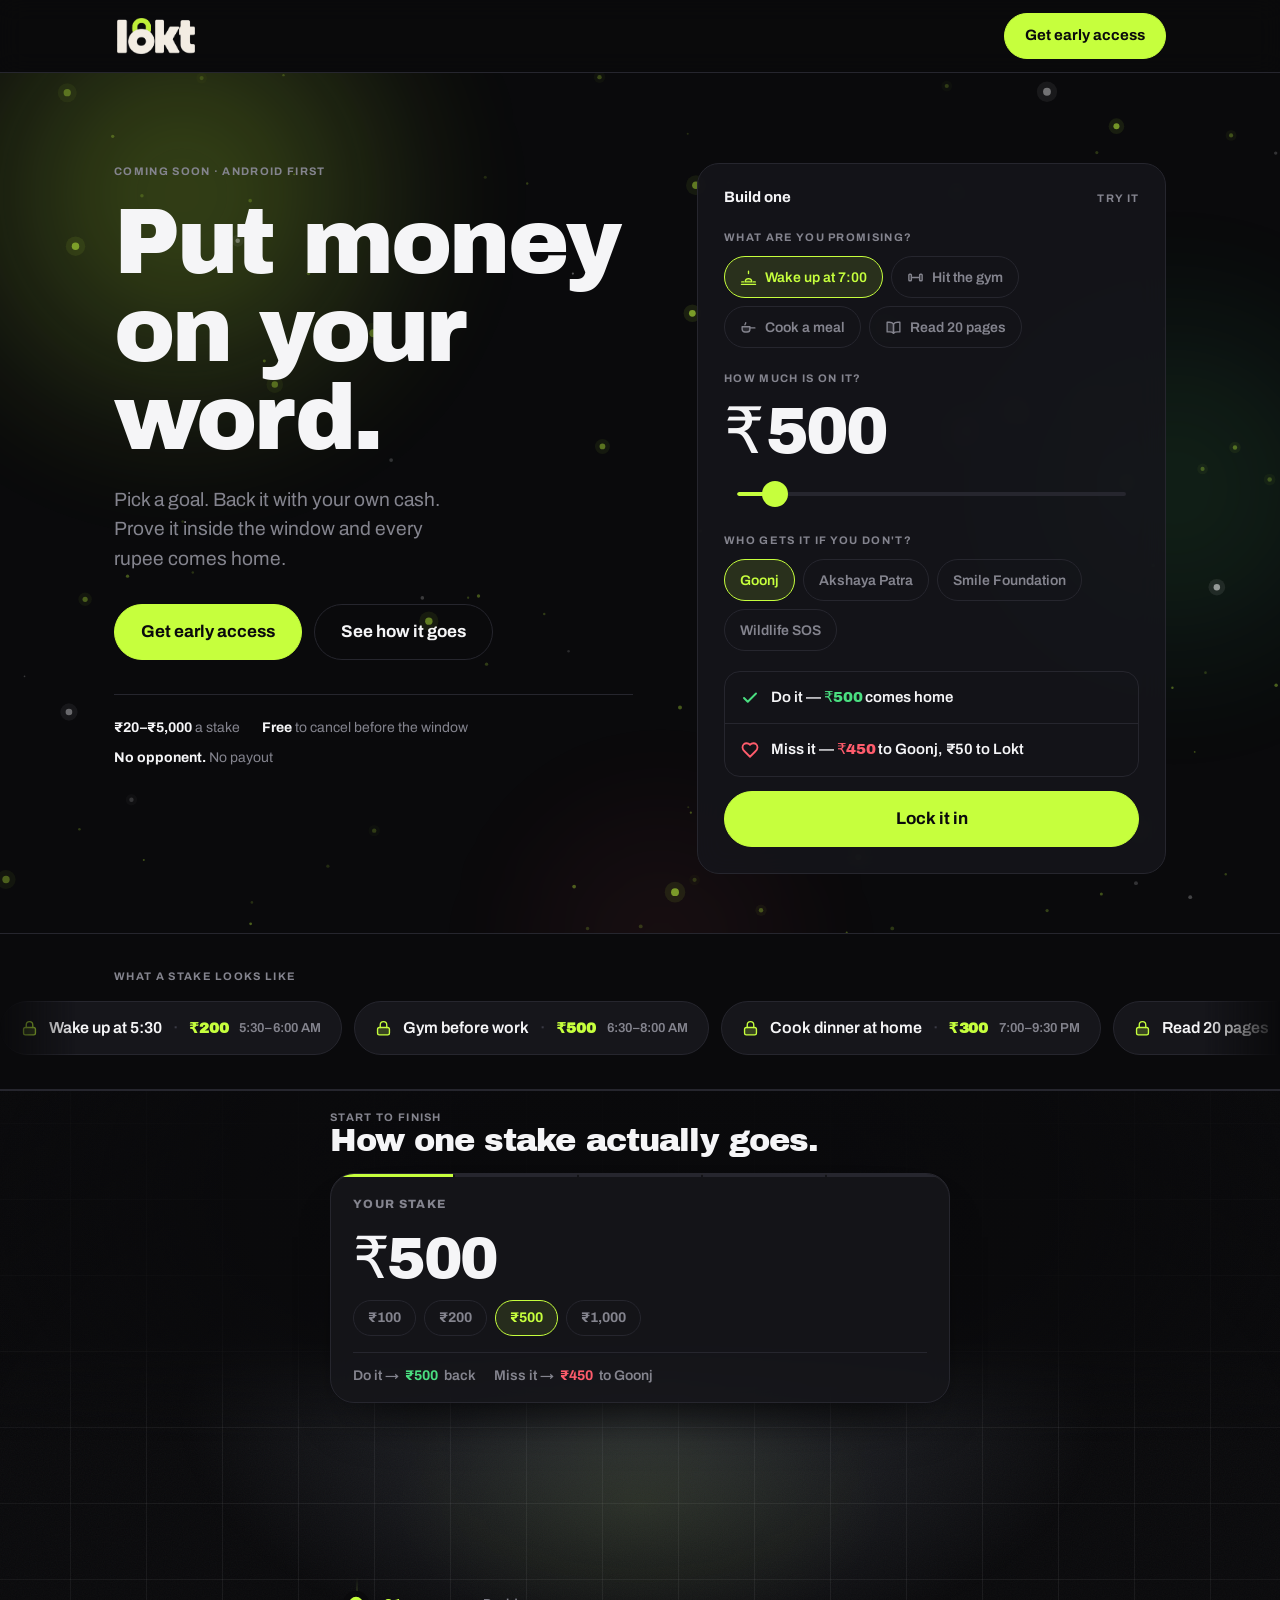
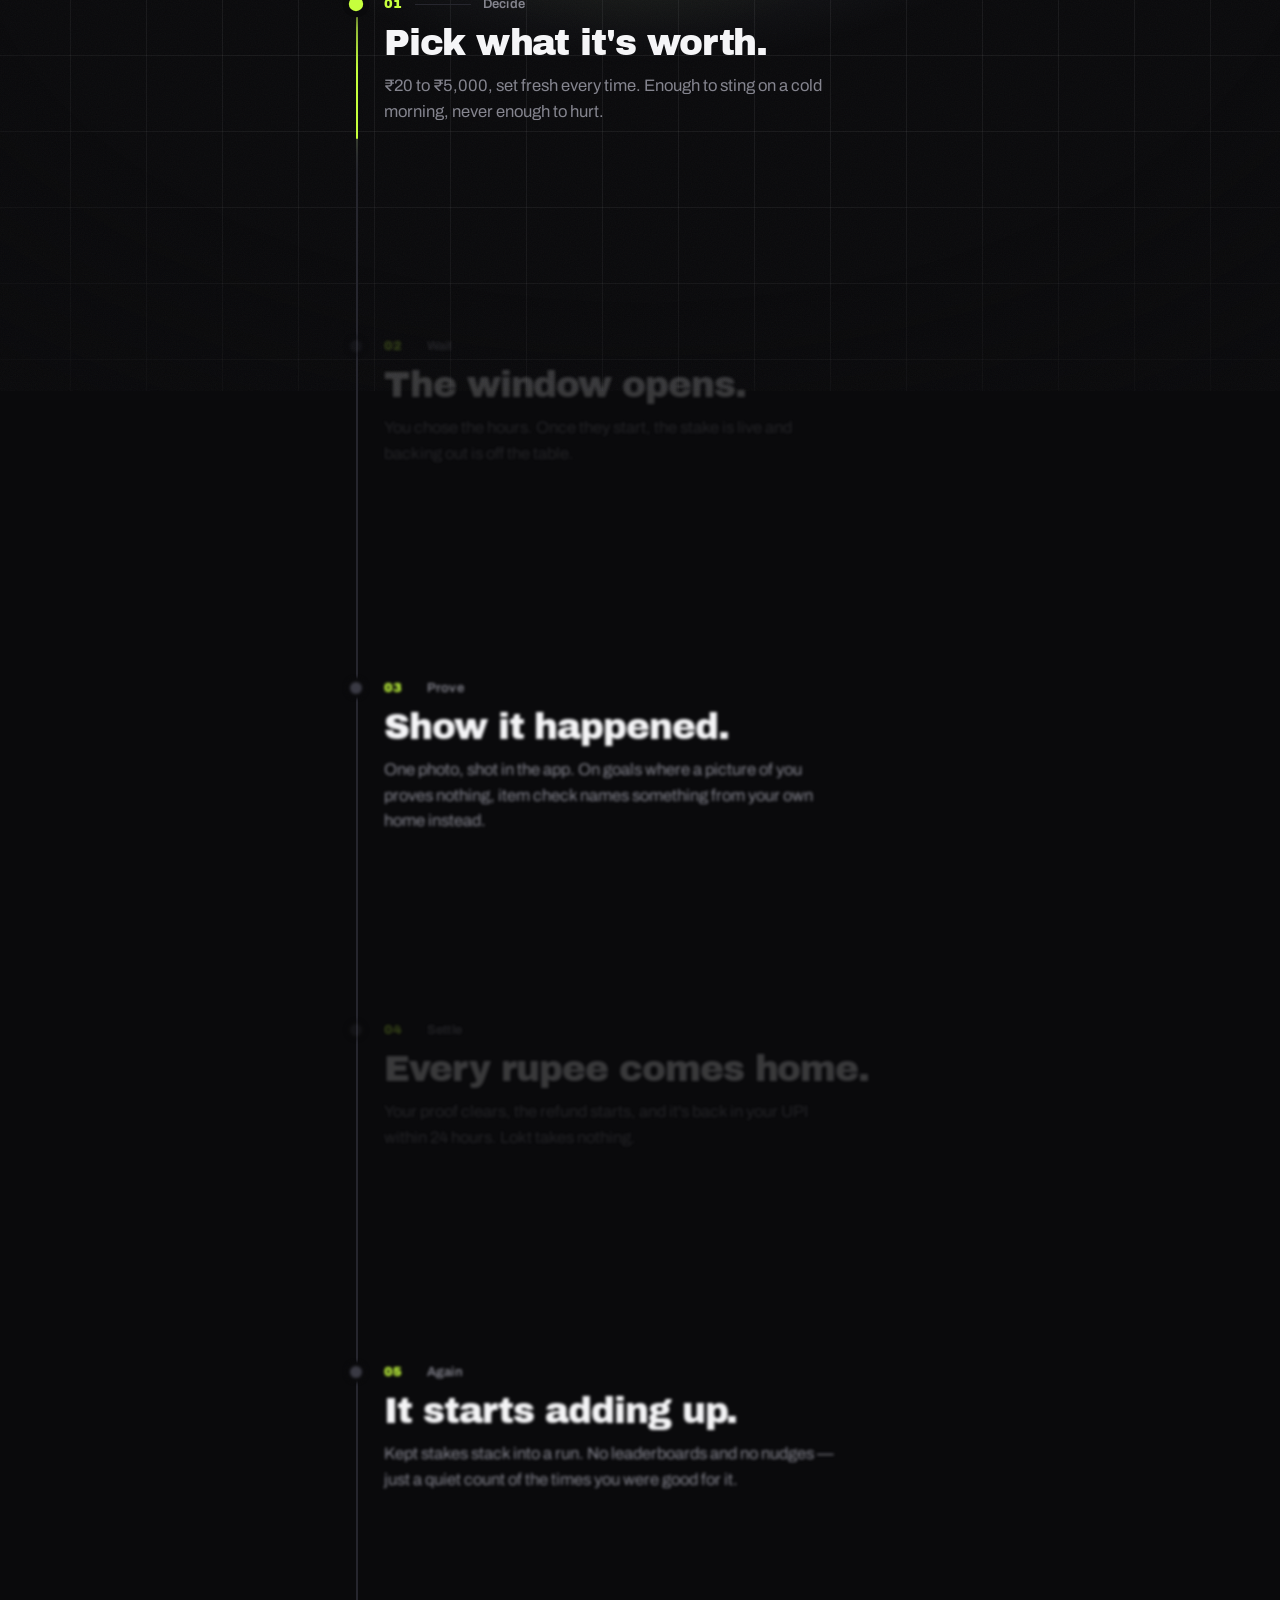
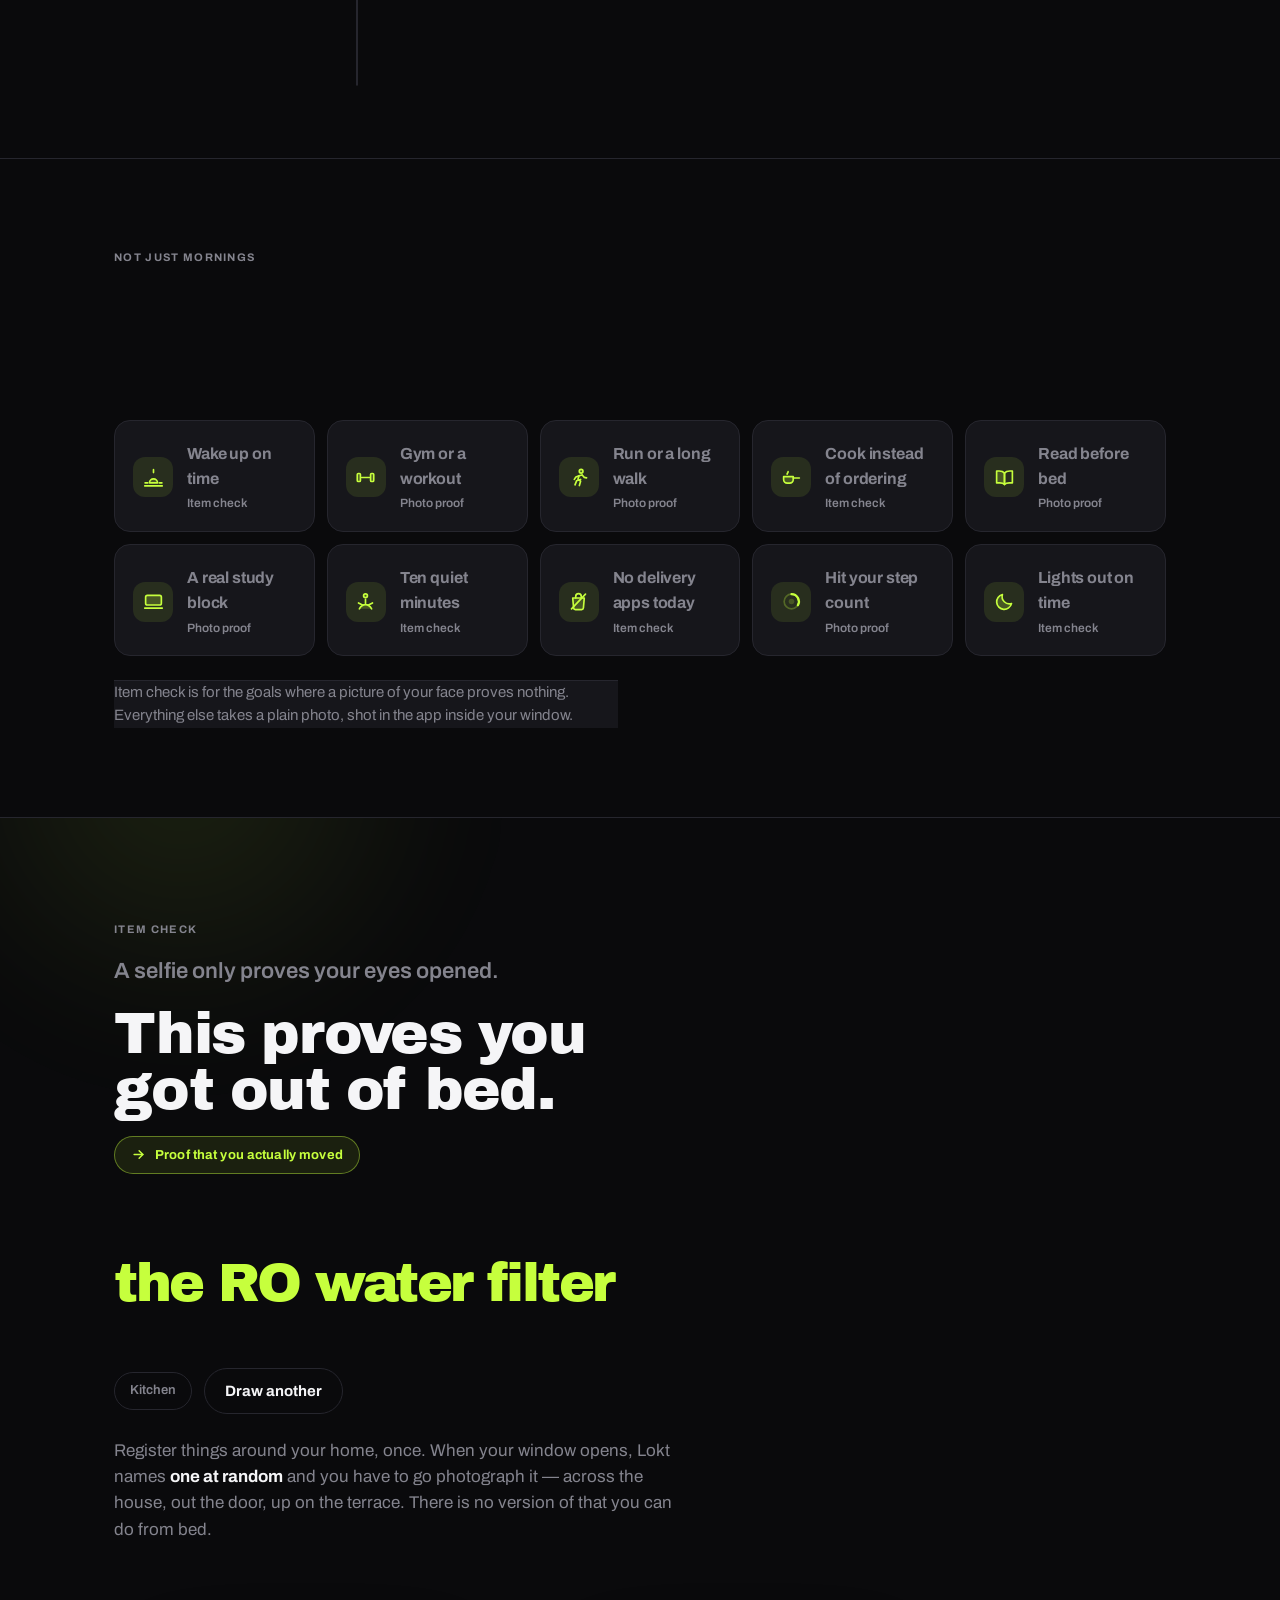
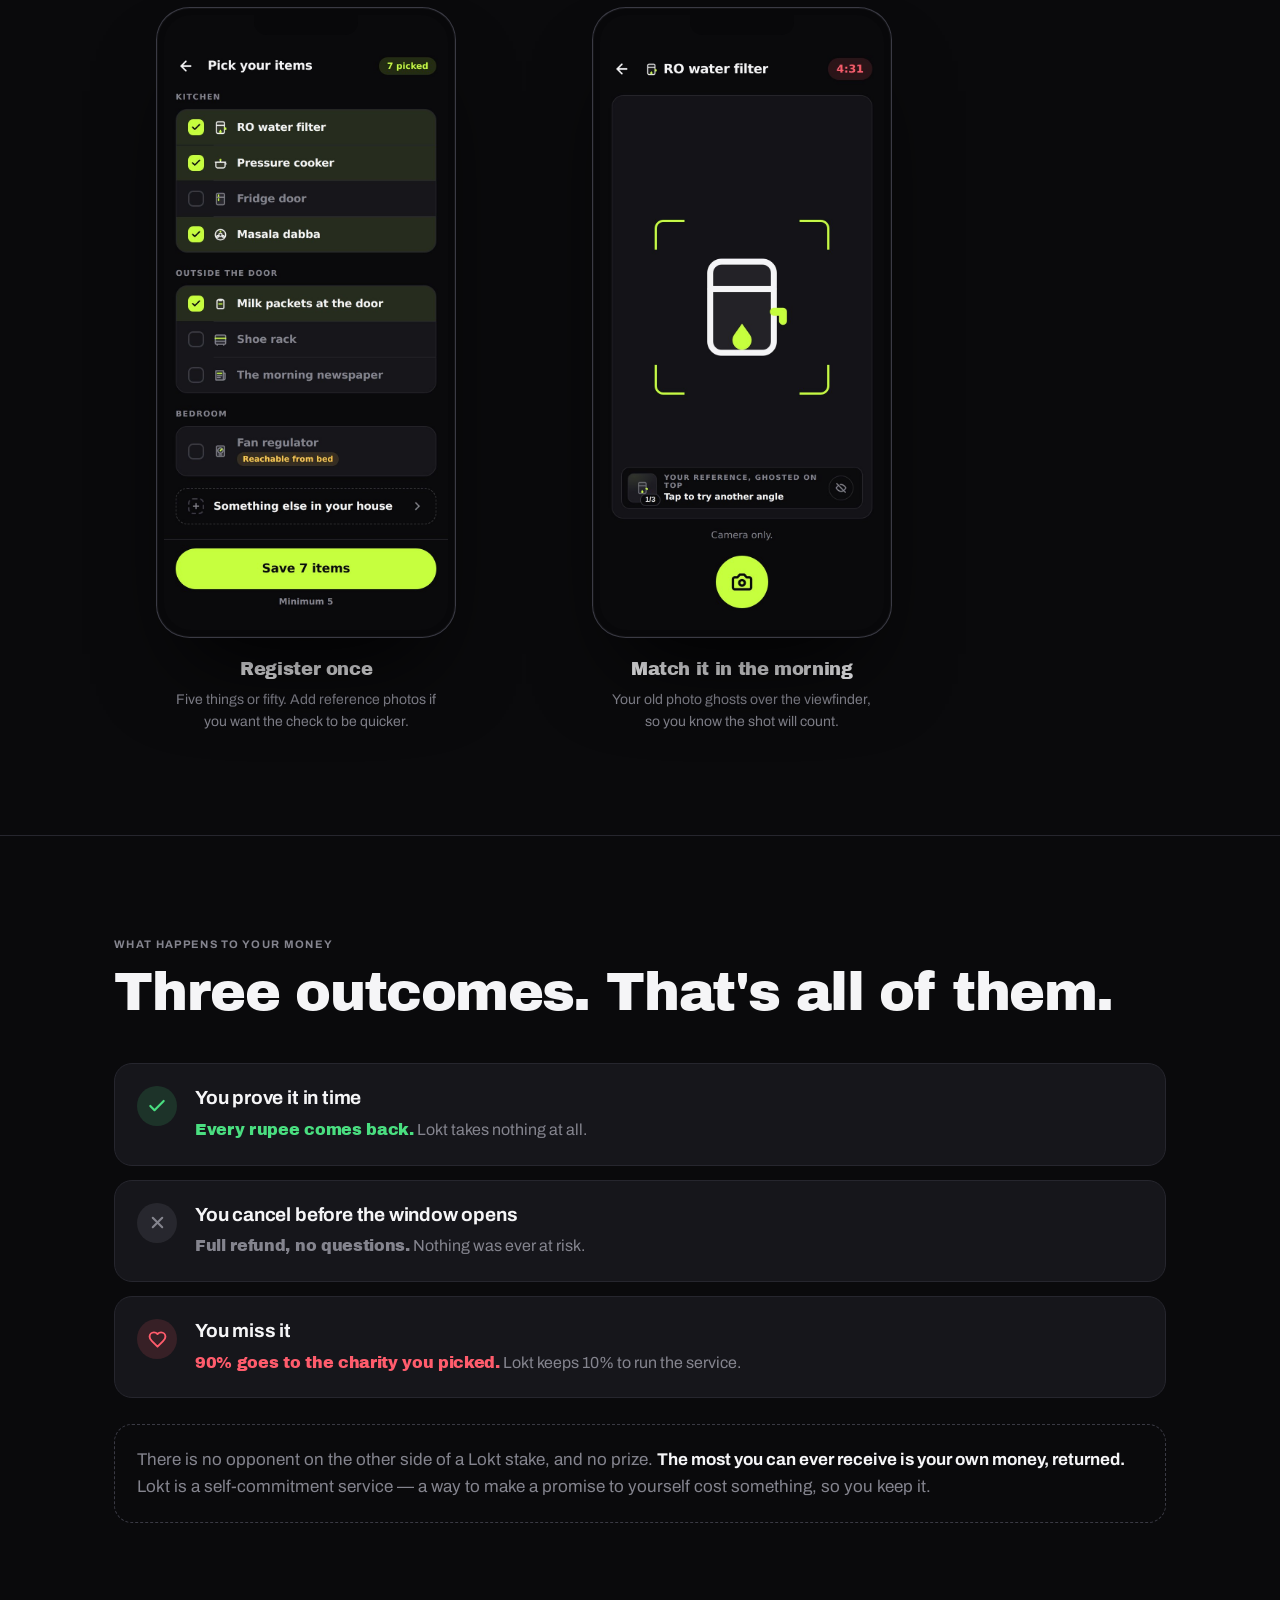
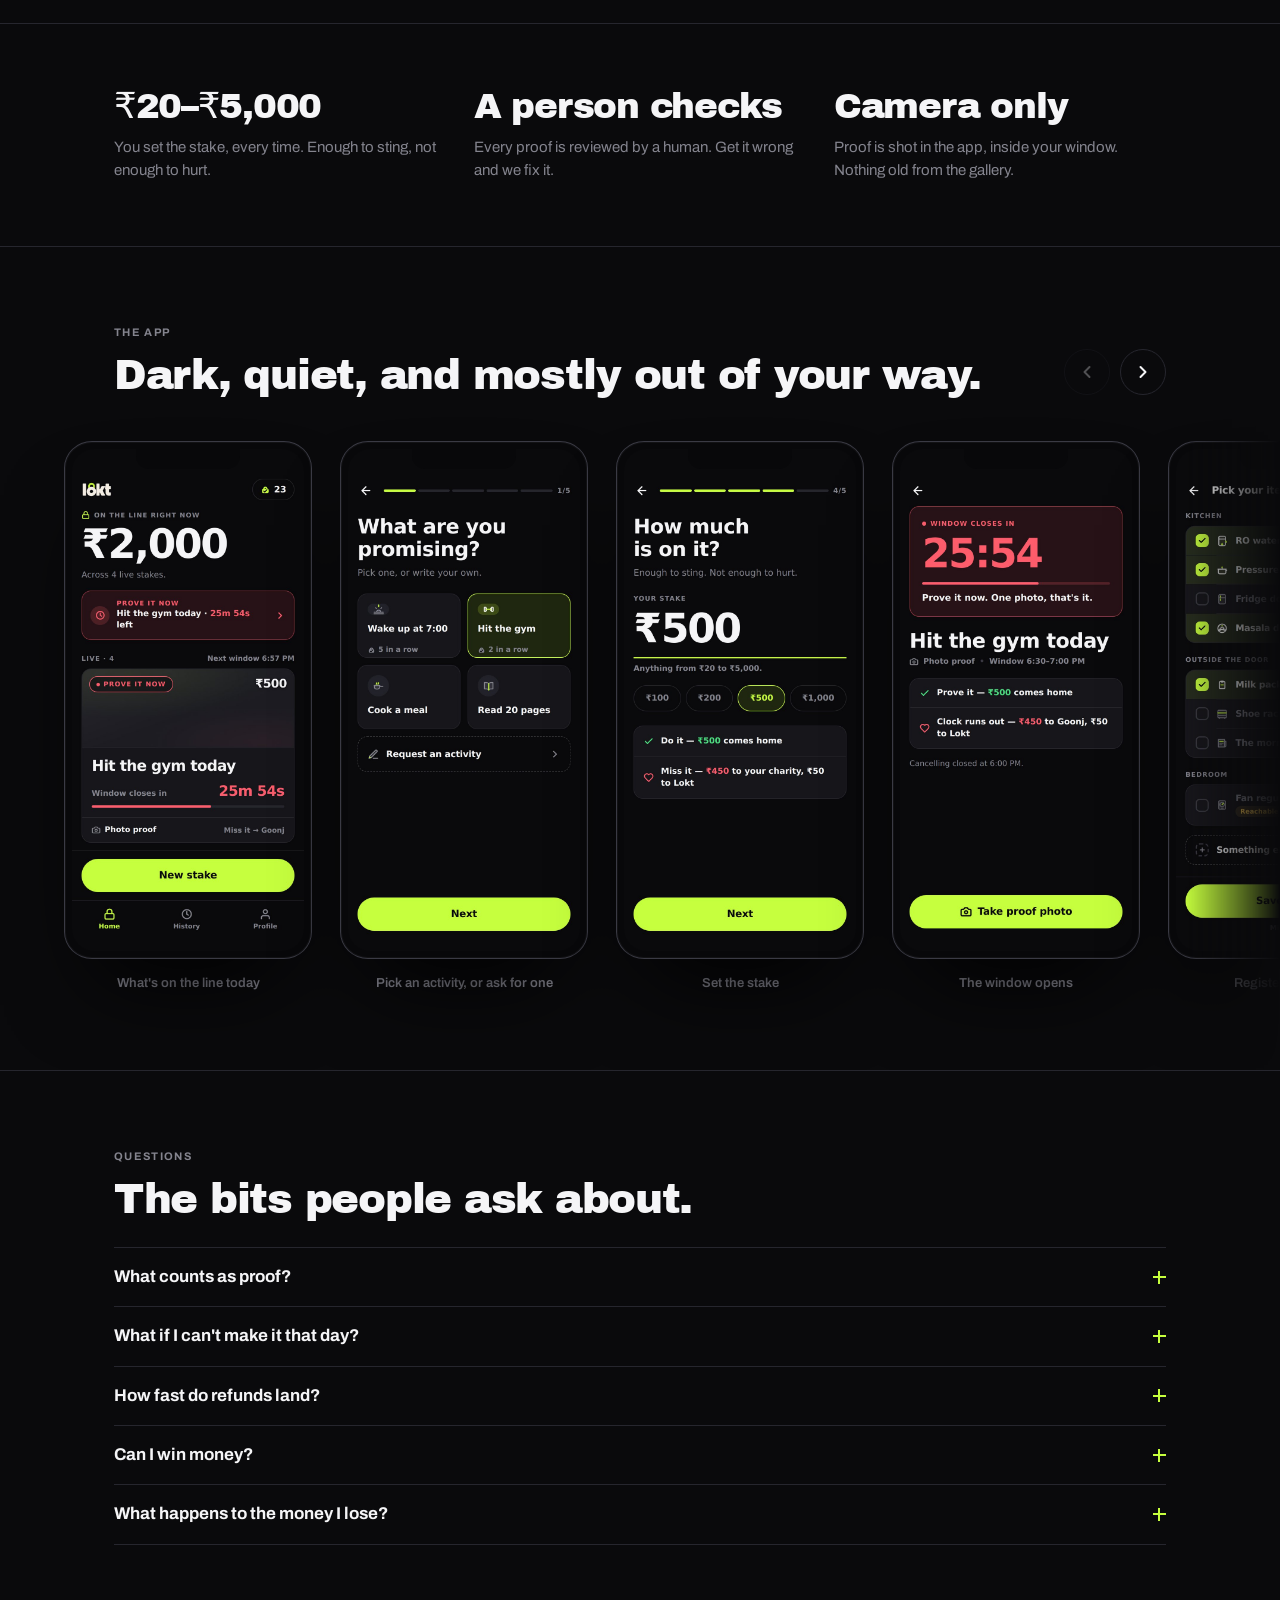
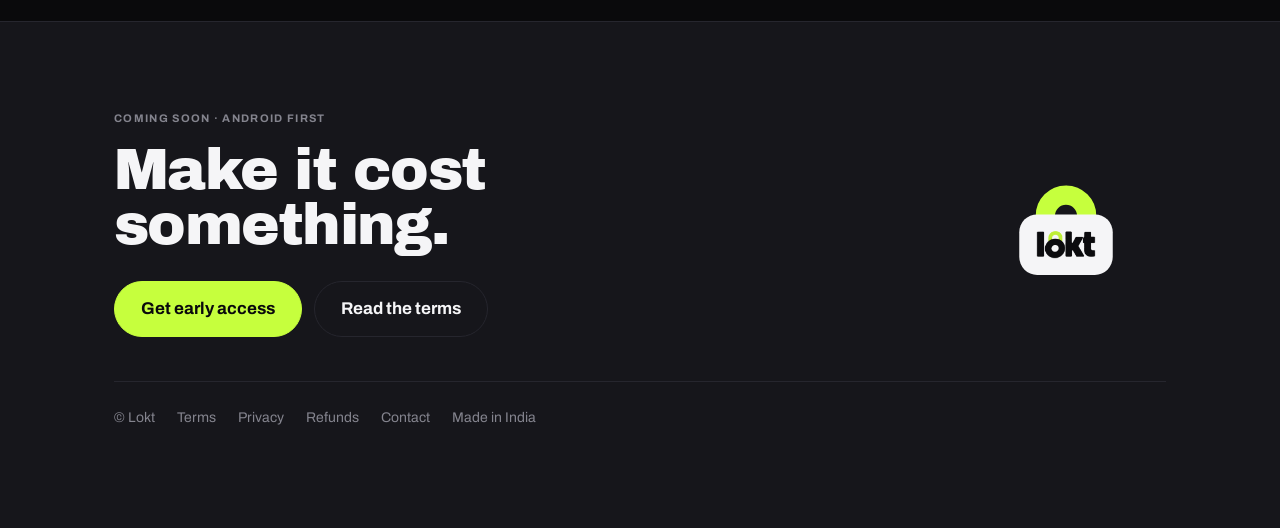
==== commit badd3bd5: "Update the landing page to the rebuilt flow section One sync rule at every width, the viewport-tall " ====
--- a/index.html
+++ b/index.html
@@ -33,6 +33,8 @@
   --body:"Archivo",system-ui,-apple-system,"Segoe UI",Roboto,sans-serif;
   --gut:clamp(20px,5vw,64px);
   --hdr:73px;   /* sticky header height: 13+46+13 + 1px border */
+  --csup:40px;  /* flow card support row */
+  --cft:34px;   /* flow card footer row; panel = 156px + csup + cft */
   --ease:cubic-bezier(.4,0,.2,1);
   --spring:cubic-bezier(.2,1.3,.4,1);
 }
@@ -98,7 +100,7 @@
   box-shadow:0 50px 90px -34px rgba(0,0,0,.95), inset 0 0 0 1px rgba(245,245,247,.04)}
 .phone>img{width:100%;height:auto;aspect-ratio:390/844;object-fit:cover;border-radius:9.5% / 4.4%;display:block;background:var(--bg)}
 .phone::after{content:"";position:absolute;top:7px;left:50%;transform:translateX(-50%);
-  width:26.7%;height:2.4%;border-radius:0 0 3.3% 3.3%;background:#08080A;pointer-events:none}
+  width:104px;height:20px;border-radius:0 0 13px 13px;background:#08080A;pointer-events:none}
 
 /* ===== AMBIENT FIELD (blobs + motes + cursor spotlight) ================== */
 .field{position:absolute;inset:0;overflow:hidden;pointer-events:none;z-index:0}
@@ -240,41 +242,176 @@
 .pill .sep{color:var(--line2)}
 .pill .w{font-size:13px;font-weight:600;color:var(--mut)}
 
-/* ===== FLOW (sticky slides) ============================================== */
-.flow{border-top:1px solid var(--line);
-  background:radial-gradient(100% 60% at 80% 0%, rgba(198,255,61,.05), transparent 60%), var(--bg)}
-.flow .head{padding-block:clamp(52px,7vw,88px) 0}
-.flow .head h2{font-size:clamp(32px,4.4vw,54px);margin-top:14px;max-width:18ch}
-.flowgrid{display:grid;grid-template-columns:minmax(0,340px) minmax(0,1fr);
-  gap:clamp(32px,6vw,90px);align-items:start;padding-block:clamp(32px,5vw,56px) clamp(48px,7vw,88px)}
-.stage{position:sticky;top:104px;display:grid;justify-items:center}
-.stage .phone{width:auto;max-width:none}
-.stage .stack{height:min(660px,calc(100svh - 200px));width:auto}
-.stack{position:relative;width:100%;aspect-ratio:390/844}
-.stack img{position:absolute;inset:0;width:100%;height:100%;object-fit:cover;border-radius:9.5% / 4.4%;
-  opacity:0;transform:scale(1.03) translateY(8px);background:var(--bg);
-  transition:opacity .55s var(--ease),transform .65s var(--ease)}
-.stack img.on{opacity:1;transform:none}
-.stageprog{display:flex;gap:6px;margin-top:20px;width:min(240px,100%)}
-.stageprog i{flex:1;height:4px;border-radius:999px;background:var(--line);
-  transition:background .45s var(--ease),transform .45s var(--spring);transform-origin:0 50%}
-.stageprog i.on{background:var(--lime)}
-.stageprog i.now{transform:scaleY(1.9)}
-.steps{display:grid}
-.step{min-height:78vh;display:flex;flex-direction:column;justify-content:center;padding-block:24px;
-  opacity:.34;filter:blur(.7px);transition:opacity .45s var(--ease),filter .45s var(--ease)}
+/* ===== FLOW =============================================================
+   ONE layout at every width: a centred column, the heading and a fixed panel
+   pinned at the top, the beats scrolling beneath on a spine. No two-column
+   variant — that's what left half the desktop empty.
+
+   The panel is 320px at every width and every card uses the SAME four rows:
+   eyebrow / one big line / supporting block / footer strip. So the eyebrow,
+   the hero and the footer land on identical y positions on all five steps.
+
+   Card text colours are .pos/.neg/.ink — NOT .g/.r/.w. `.g` is the goal-tile
+   class in the next section and it was styling every ₹500 as a bordered tile.
+========================================================================== */
+.flow{position:relative;border-top:1px solid var(--line);background:var(--bg)}
+/* One viewport-tall sticky layer instead of painting on the section box: a
+   section-anchored background fades out partway down and dies by step 3. */
+.flowbg{position:sticky;top:0;height:100svh;margin-bottom:-100svh;z-index:0;
+  pointer-events:none;overflow:hidden}
+.flowbg i{position:absolute;inset:0;display:block}
+
+/* NEUTRAL SURFACE, ONE ACCENT. Everything here is white or black at low alpha.
+   Lime at low alpha over near-black mixes to olive, so a lime wash across the
+   whole viewport reads as cheap sludge no matter how it is tuned — and it breaks
+   the brand rule anyway (lime is a highlighter, one element per screen). The only
+   lime in this section is the timeline spine, which glows because it is the thing
+   the eye is meant to follow. Don't add colour fields here. */
+.fgrid{background-image:
+    linear-gradient(rgba(245,245,247,.062) 1px, transparent 1px),
+    linear-gradient(90deg, rgba(245,245,247,.062) 1px, transparent 1px);
+  background-size:76px 76px;background-position:center;
+  -webkit-mask-image:radial-gradient(106% 96% at 50% 44%, #000 34%, transparent 100%);
+  mask-image:radial-gradient(106% 96% at 50% 44%, #000 34%, transparent 100%)}
+
+/* Light pool + vignette in ONE element, both centred at 50%, so the two halves
+   cannot come apart. An earlier version used positioned blobs and one of them
+   resolved off-screen twice — the "spot on the right and not on the left" bug. */
+.fhalo{background:
+    radial-gradient(52% 40% at 50% 36%, rgba(203,219,242,.17), transparent 70%),
+    radial-gradient(26% 20% at 50% 46%, rgba(198,255,61,.07), transparent 74%),
+    radial-gradient(104% 88% at 50% 46%, transparent 50%, rgba(10,10,12,.72) 100%);
+  animation:fbreathe 24s ease-in-out infinite;will-change:transform}
+@keyframes fbreathe{0%,100%{transform:scale(1)}50%{transform:scale(1.045)}}
+
+/* Fine grain. Large flat gradients band badly on dark OLED panels; a few percent
+   of noise removes the stepping and is most of why a dark page reads expensive. */
+.fnoise{opacity:.038;
+  background-image:url("data:image/svg+xml,%3Csvg xmlns='http://www.w3.org/2000/svg' width='180' height='180'%3E%3Cfilter id='n'%3E%3CfeTurbulence type='fractalNoise' baseFrequency='.85' numOctaves='3' stitchTiles='stitch'/%3E%3C/filter%3E%3Crect width='180' height='180' filter='url(%23n)'/%3E%3C/svg%3E");
+  background-size:180px 180px}
+@media (max-width:620px){
+  .fgrid{background-size:52px 52px}
+  .fhalo{background:
+    radial-gradient(70% 30% at 50% 38%, rgba(203,219,242,.15), transparent 72%),
+    radial-gradient(40% 15% at 50% 46%, rgba(198,255,61,.065), transparent 76%),
+    radial-gradient(100% 82% at 50% 46%, transparent 44%, rgba(10,10,12,.74) 100%)}
+}
+.flow .wrap{position:relative;z-index:1}
+.flowgrid{max-width:720px;margin-inline:auto;padding-block:0 clamp(40px,6vw,72px)}
+
+.stage{position:sticky;top:var(--hdr);z-index:3;display:grid;justify-items:center;gap:16px;
+  isolation:isolate;
+  /* full-bleed: with a column-width panel it painted a visible rectangle over
+     the section's texture, with two hard vertical edges */
+  margin-inline:calc(50% - 50vw);padding:18px max(var(--gut),calc(50vw - 310px)) 38px}
+/* The scrim is a PSEUDO, not the stage's own background, and it is a radial, not a
+   flat tint. Two reasons: backdrop-filter over a sharp dot grid drew a hard seam
+   right across the page at the stage's bottom edge, and a full-width flat tint
+   blacked out the section's glow behind the card. This is opaque down the middle
+   where the copy sits, open at the far sides so the ambience reads through, and
+   masked to nothing at the bottom so steps dissolve under it instead of clipping. */
+.stage::after{content:"";position:absolute;inset:0;z-index:-1;
+  background:radial-gradient(62% 130% at 50% 30%,
+    rgba(10,10,12,.97) 0%, rgba(10,10,12,.90) 50%, rgba(10,10,12,.26) 100%);
+  -webkit-mask-image:linear-gradient(180deg,#000 72%,transparent 100%);
+  mask-image:linear-gradient(180deg,#000 72%,transparent 100%)}
+.shead{width:100%;max-width:620px}
+.shead h2{font-size:clamp(22px,3.4vw,32px);max-width:none}
+
+/* scales gently with viewport height so short laptops keep a readable band
+   below it; the ratio is what stays constant, not the pixel count */
+.panel{position:relative;width:100%;max-width:620px;height:calc(156px + var(--csup) + var(--cft));
+  background:rgba(22,22,27,.88);backdrop-filter:blur(10px);
+  border:1px solid var(--line);border-radius:24px;overflow:hidden;
+  /* real elevation: a 1px lit top edge plus a cast shadow. Flat on a lit ground
+     the panel read as a grey rectangle rather than an object sitting in the light. */
+  box-shadow:inset 0 1px 0 rgba(245,245,247,.07), 0 30px 60px -34px rgba(0,0,0,.95)}
+.pprog{position:absolute;top:0;left:0;right:0;z-index:3;display:flex;gap:2px}
+.pprog i{flex:1;height:3px;background:var(--line);transition:background .45s var(--ease)}
+.pprog i.on{background:var(--lime)}
+
+.ui{position:absolute;inset:0;margin:0;padding:22px 22px 18px;
+  display:grid;grid-template-rows:16px 64px var(--csup) var(--cft);gap:12px 0;
+  opacity:0;transform:translateY(10px);pointer-events:none;
+  transition:opacity .4s var(--ease),transform .45s var(--ease)}
+.ui.on{opacity:1;transform:none;pointer-events:auto}
+/* line-height pinned to the row height, or the eyebrow overflows 16px and
+   shifts every row below it by a few px per card */
+.ui .ceb{font-size:12px;line-height:16px;font-weight:800;letter-spacing:.11em;
+  text-transform:uppercase;color:var(--mut);margin:0}
+/* block, not flex: flex-end dropped "in a row" to the bottom of the 78px row,
+   which read as a second line. Inline keeps it on the number's baseline. */
+/* bottom-aligned so a one-line and a two-line hero share a last baseline */
+.ui .cbig{display:block;align-self:end;min-width:0;font-family:var(--disp);
+  font-size:clamp(46px,5.4vw,58px);letter-spacing:-.045em;line-height:1;margin:0}
+.ui .cbig.ctxt{font-size:clamp(28px,3.4vw,34px);letter-spacing:-.035em;line-height:1.1}
+.ui .cbig em{font-family:var(--body);font-style:normal;font-size:.34em;font-weight:700;
+  letter-spacing:0;color:var(--mut);margin-left:.34em}
+.ui .csup{align-self:start;margin:0}
+/* --cft is the footer row height: fixed so the rule never moves, and sized to
+   the wrapped (mobile) case. The panel height is derived from it. */
+.ui .cft{align-self:stretch;align-content:start;display:flex;flex-wrap:wrap;gap:3px 18px;
+  padding-top:12px;border-top:1px solid var(--line);font-size:14px;font-weight:600;
+  color:var(--mut);margin:0}
+.ui .cft span{white-space:nowrap;display:inline-flex;align-items:center;gap:6px}
+.ui .cpos{color:var(--grn)} .ui .cneg{color:var(--red)} .ui .cink{color:var(--ink);font-weight:700}
+.ui .csay{font-size:16px;line-height:1.38;color:var(--mut);margin:0}
+.ui .cchips{display:flex;flex-wrap:wrap;gap:8px}
+.ui .cchip{height:36px;padding:0 14px;border-radius:999px;border:1px solid var(--line);
+  display:inline-flex;align-items:center;gap:6px;font-size:14px;font-weight:700;color:var(--mut)}
+.ui .cchip.sel{border-color:var(--lime);color:var(--lime);background:rgba(198,255,61,.1)}
+.ui .cbar{height:4px;border-radius:999px;background:rgba(255,92,108,.24);overflow:hidden}
+.ui .cbar i{display:block;height:4px;border-radius:999px;background:var(--red);width:62%}
+.ui .clocks{display:flex;flex-wrap:wrap;gap:7px}
+
+/* padding-top so step 01 sits in the readable band as the section arrives —
+   too little and the first beat is already scrolled past before it activates */
+.steps{--spad:clamp(84px,15vh,170px);position:relative;padding-left:40px;padding-top:var(--spad)}
+/* The spine starts at the FIRST BEAT, not at the top of the column. An absolute
+   child ignores the padding box, so top:0 hung a length of spine above step 01 —
+   it showed up beside the section heading, which is nothing to do with the
+   timeline. --spad is shared with the padding for exactly this reason. */
+.spine{position:absolute;left:12px;top:var(--spad);bottom:0;width:2px;border-radius:2px;
+  background:var(--line);
+  /* --sclip is set on every scroll tick: the height of the spine currently behind
+     the pinned panel. See the note in the flow sync. 0 with JS off, which is fine. */
+  -webkit-mask-image:linear-gradient(180deg, transparent var(--sclip,0px),
+    #000 calc(var(--sclip,0px) + 52px));
+  mask-image:linear-gradient(180deg, transparent var(--sclip,0px),
+    #000 calc(var(--sclip,0px) + 52px))}
+.spine i{position:relative;display:block;width:2px;height:0;border-radius:2px;
+  background:linear-gradient(180deg, rgba(198,255,61,.22), var(--lime) 58%);
+  transition:height .45s var(--ease)}
+/* The glow travels with the growing tip rather than sitting on the whole line.
+   A box-shadow along the full length blooms upward past the sticky card, and the
+   card's scrim is graded (open at the sides), so ~10% of a bright lime line still
+   reads through it beside the heading. A tip bloom is always below the card,
+   which is where the eye is anyway. This is the section's only lime — see .fgrid. */
+.spine i::after{content:"";position:absolute;left:50%;bottom:-6px;translate:-50% 0;
+  width:26px;height:170px;border-radius:999px;pointer-events:none;
+  background:linear-gradient(180deg, rgba(198,255,61,0), rgba(198,255,61,.30));
+  filter:blur(15px)}
+/* each beat needs its own scroll distance: at natural height all five went
+   past in under one screen and were unreadable */
+/* spacing must stay under (readable band − text block) or the active text
+   can't sit fully inside the band below the panel */
+.step{min-height:clamp(210px,38vh,360px);padding-block:18px;opacity:.2;filter:blur(1.4px);
+  transition:opacity .45s var(--ease),filter .45s var(--ease)}
 .step.on{opacity:1;filter:none}
-.step .n{display:flex;align-items:center;gap:12px}
+.step .n{position:relative;display:flex;align-items:center;gap:12px}
+.step .n::before{content:"";position:absolute;left:-34px;top:50%;width:12px;height:12px;
+  margin-top:-6px;border-radius:50%;background:var(--line2);box-shadow:0 0 0 5px var(--bg);
+  transition:background .35s var(--ease),transform .35s var(--spring)}
+.step.on .n::before{background:var(--lime);transform:scale(1.2)}
 .step .n em{font-family:var(--disp);font-size:13px;letter-spacing:.02em;color:var(--lime);font-style:normal}
 .step .n i{flex:1;height:1px;background:var(--line);max-width:0;transition:max-width .7s var(--ease)}
-.step.on .n i{max-width:64px}
+.step.on .n i{max-width:56px}
 .step .n b{font-weight:600;font-size:13px;color:var(--mut);letter-spacing:.02em}
-.step h3{margin-top:16px;font-size:clamp(28px,3.8vw,46px);max-width:15ch}
-.step p{margin-top:14px;color:var(--mut);max-width:44ch;font-size:clamp(16px,1.3vw,18px)}
-.step .phone{display:none;margin:26px auto 0}
+.step h3{margin-top:12px;font-size:clamp(26px,3.6vw,36px);max-width:none}
+.step p{margin-top:12px;color:var(--mut);max-width:46ch;font-size:clamp(16px,1.3vw,17px)}
 @keyframes npop{from{transform:translateY(10px);opacity:0}to{transform:none;opacity:1}}
-.step.on h3,.step.on p{animation:npop .6s var(--ease) both}
-.step.on p{animation-delay:.09s}
+.step.on h3,.step.on p{animation:npop .55s var(--ease) both}
+.step.on p{animation-delay:.08s}
 
 /* ===== GOALS GRID ======================================================== */
 .goals{border-top:1px solid var(--line)}
@@ -425,36 +562,12 @@
 .links a:hover{color:var(--ink)}
 
 @media (max-width:980px){
-  /* Same idea as desktop — one phone that stays put while the beats scroll by.
-     It pins to the top instead of the side, and the per-step phones are dropped
-     so the section is ~3 screens rather than the 5.6 that stacking cost. */
-  /* flat ground here: the stage paints a solid panel so text can slide behind
-     it, and over the section's radial gradient that panel showed as a rectangle */
-  .flow{background:var(--bg)}
-  .flow .head{padding-block:clamp(44px,6vw,72px) 0}
-  .flowgrid{display:block;padding-block:0 clamp(32px,5vw,56px)}
-  .stage{position:sticky;top:var(--hdr);z-index:3;display:grid;justify-items:center;
-    background:var(--bg);margin-inline:calc(var(--gut) * -1);padding:12px var(--gut) 10px;
-    transition:box-shadow .35s var(--ease)}
-  /* the divider only belongs there once it's actually parked over the text —
-     unpinned it made the phone look like a boxed-in widget */
-  .stage::after{content:"";position:absolute;left:0;right:0;bottom:0;height:1px;
-    background:var(--line);opacity:0;transition:opacity .35s var(--ease)}
-  .stage.pinned::after{opacity:1}
-  .stage.pinned{box-shadow:0 18px 30px -22px rgba(0,0,0,.95)}
-  .stage .phone{width:auto;max-width:none}
-  .stage .stack{height:min(320px,calc(42svh - var(--hdr)));width:auto}
-  .stageprog{margin-top:10px;width:min(190px,58%)}
-  .steps{display:block}
-  /* natural height, not a tall viewport block: the text has to fit in the band
-     below the pinned phone, and 54vh steps were taller than that band */
-  .step{min-height:0;padding-block:26px;justify-content:flex-start;
-    opacity:.2;filter:blur(1.4px)}
-  .step.on{opacity:1;filter:none}
-  .step:first-child{padding-top:22px}
-  .step h3{margin-top:10px;font-size:clamp(25px,6.4vw,31px);max-width:none}
-  .step p{margin-top:10px;font-size:16px;max-width:none}
-  .step .phone{display:none}
+  /* Same layout as desktop — centred column, pinned heading + panel, steps on a
+     spine. Only type sizes and paddings tighten. */
+  .flowgrid{padding-block:0 clamp(28px,5vw,48px)}
+  .stage{padding:14px var(--gut) 30px;gap:12px}
+  .shead .eyebrow{display:none}
+  .step{min-height:clamp(200px,34svh,320px);padding-block:16px}
   .foot .grid{grid-template-columns:minmax(0,1fr)}
   /* centred, not start-aligned: the ripple grows to 1.55x and overran the
      gutter, where .foot's overflow:hidden sliced it */
@@ -468,6 +581,20 @@
   .spot{display:none}
 }
 @media (max-width:560px){
+  :root{--cft:54px}
+  /* four presets measured 315px inside a 304px card and wrapped to two rows */
+  .ui .cchips{gap:6px}
+  .ui .cchip{padding:0 11px}
+  /* below 400px even three-plus-one won't fit on one row; the presets are
+     illustrative, so the largest drops rather than the row wrapping */
+  @media (max-width:400px){
+    .ui .cchips .cchip:nth-child(4){display:none}
+    .ui .clocks svg{width:22px;height:22px}
+  }
+  /* only the very narrow phones need a taller support row — at 400px it was
+     inflating the panel on every common handset for no reason */
+  /* at 320 the support block and the footer strip each take one more line */
+  @media (max-width:345px){ :root{--csup:70px;--cft:78px} }
   .eyebrow{font-size:12px}
   /* touch targets: 44px minimum */
   .opt{height:44px}
@@ -481,9 +608,8 @@
   .hero{padding-block:32px 34px}
   /* two full-width stacked CTAs rather than a ragged wrap */
   .hero .cta .btn,.foot .cta .btn{flex:1 1 100%}
-  /* one fact per line. Wrapping three of these into a flex row at phone width put
-     "Free to cancel before the window" flush against the right gutter with no space
-     left, and orphaned the third onto its own line anyway. */
+  /* one fact per line. Wrapped as a flex row at phone width, "Free to cancel before the
+     window" sat flush against the right gutter and the third orphaned anyway. */
   .pledge{flex-direction:column;gap:10px;margin-top:26px;padding-top:18px}
 }
 @media (prefers-reduced-motion:reduce){
@@ -602,62 +728,98 @@
 
   <!-- THE FLOW ---------------------------------------------------------- -->
   <section class="flow" id="flow">
-    <div class="wrap head rise">
-      <p class="eyebrow">Start to finish</p>
-      <h2>How one stake actually goes.</h2>
+    <div class="flowbg" aria-hidden="true">
+      <i class="fgrid"></i><i class="fhalo"></i><i class="fnoise"></i>
     </div>
-
     <div class="wrap flowgrid">
+
       <div class="stage">
-        <div class="phone">
-          <div class="stack" id="stack">
-            <img class="on" src="/assets/landing/screens/Create-3-Amount.jpg" alt="Choosing a stake amount in the Lokt app" width="780" height="1688">
-            <img src="/assets/landing/screens/StakeDetail-WindowOpen.jpg" alt="A live stake with the proof window open" width="780" height="1688" loading="lazy">
-            <img src="/assets/landing/screens/Spot-Reveal.jpg" alt="Lokt naming a household item to photograph" width="780" height="1688" loading="lazy">
-            <img src="/assets/landing/screens/StakeDetail-Passed.jpg" alt="A kept stake with the refund on its way" width="780" height="1688" loading="lazy">
-            <img src="/assets/landing/screens/Streak.jpg" alt="A run of kept stakes" width="780" height="1688" loading="lazy">
+        <div class="shead">
+          <p class="eyebrow">Start to finish</p>
+          <h2>How one stake actually goes.</h2>
+        </div>
+
+        <div class="panel" id="stack">
+          <div class="pprog" id="stageprog" aria-hidden="true">
+            <i class="on"></i><i></i><i></i><i></i><i></i>
           </div>
-        </div>
-        <div class="stageprog" id="stageprog" aria-hidden="true">
-          <i class="on now"></i><i></i><i></i><i></i><i></i>
+
+          <figure class="ui on">
+            <p class="ceb">Your stake</p>
+            <p class="cbig num">&#8377;500</p>
+            <div class="csup cchips">
+              <span class="cchip">&#8377;100</span><span class="cchip">&#8377;200</span>
+              <span class="cchip sel">&#8377;500</span><span class="cchip">&#8377;1,000</span>
+            </div>
+            <p class="cft"><span>Do it &rarr; <b class="cpos">&#8377;500</b> back</span><span>Miss it &rarr; <b class="cneg">&#8377;450</b> to Goonj</span></p>
+          </figure>
+
+          <figure class="ui">
+            <p class="ceb cneg">&bull;&nbsp; Window closes in</p>
+            <p class="cbig num cneg" id="cdown">25:54</p>
+            <div class="csup">
+              <div class="cbar"><i></i></div>
+              <p class="csay" style="margin-top:10px;color:var(--ink);font-weight:700">Prove it now &mdash; one photo.</p>
+            </div>
+            <p class="cft"><span class="cink">Hit the gym today</span><span>Window 6:30&ndash;7:00 PM</span></p>
+          </figure>
+
+          <figure class="ui">
+            <p class="ceb">Go photograph</p>
+            <p class="cbig ctxt">The RO water filter</p>
+            <div class="csup cchips">
+              <span class="cchip"><svg width="13" height="13" viewBox="0 0 24 24" fill="none" stroke="currentColor" stroke-width="2.2" stroke-linecap="round" stroke-linejoin="round" aria-hidden="true"><path d="M20 10.4c0 5.2-8 11.6-8 11.6s-8-6.4-8-11.6a8 8 0 0 1 16 0Z"/><circle cx="12" cy="10.2" r="2.6"/></svg> Kitchen</span><span class="cchip">1 of your 7 items</span>
+            </div>
+            <p class="cft"><span><b class="cink">&#8377;200</b> riding on it</span><span>Shot in the app, in the window</span></p>
+          </figure>
+
+          <figure class="ui">
+            <p class="ceb">Back to you</p>
+            <p class="cbig num cpos">&#8377;500</p>
+            <p class="csup csay">You did it. Every rupee came home.</p>
+            <p class="cft"><span>Refunded to UPI</span><span>Within 24 hours</span><span>Lokt took nothing</span></p>
+          </figure>
+
+          <figure class="ui">
+            <p class="ceb">Promises kept in a row</p>
+            <p class="cbig num">23<em>in a row</em></p>
+            <div class="csup clocks"><svg width="26" height="26" viewBox="0 0 48 48" fill="none" aria-hidden="true"><path d="M16.5 21a7.5 7.5 0 0 1 15 0" stroke="#C6FF3D" stroke-width="7" stroke-linecap="round"/><rect x="7" y="20.5" width="34" height="22" rx="6.5" fill="#C6FF3D"/><path d="M15.5 32l5 5 11.5-11.5" stroke="#0A0A0C" stroke-width="5" stroke-linecap="round" stroke-linejoin="round"/></svg><svg width="26" height="26" viewBox="0 0 48 48" fill="none" aria-hidden="true"><path d="M16.5 21a7.5 7.5 0 0 1 15 0" stroke="#C6FF3D" stroke-width="7" stroke-linecap="round"/><rect x="7" y="20.5" width="34" height="22" rx="6.5" fill="#C6FF3D"/><path d="M15.5 32l5 5 11.5-11.5" stroke="#0A0A0C" stroke-width="5" stroke-linecap="round" stroke-linejoin="round"/></svg><svg width="26" height="26" viewBox="0 0 48 48" fill="none" aria-hidden="true"><path d="M16.5 21a7.5 7.5 0 0 1 15 0" stroke="#C6FF3D" stroke-width="7" stroke-linecap="round"/><rect x="7" y="20.5" width="34" height="22" rx="6.5" fill="#C6FF3D"/><path d="M15.5 32l5 5 11.5-11.5" stroke="#0A0A0C" stroke-width="5" stroke-linecap="round" stroke-linejoin="round"/></svg><svg width="26" height="26" viewBox="0 0 48 48" fill="none" aria-hidden="true"><path d="M16.5 21a7.5 7.5 0 0 1 15 0" stroke="#C6FF3D" stroke-width="7" stroke-linecap="round"/><rect x="7" y="20.5" width="34" height="22" rx="6.5" fill="#C6FF3D"/><path d="M15.5 32l5 5 11.5-11.5" stroke="#0A0A0C" stroke-width="5" stroke-linecap="round" stroke-linejoin="round"/></svg><svg width="26" height="26" viewBox="0 0 48 48" fill="none" aria-hidden="true"><path d="M16.5 21a7.5 7.5 0 0 1 15 0" stroke="#C6FF3D" stroke-width="7" stroke-linecap="round"/><rect x="7" y="20.5" width="34" height="22" rx="6.5" fill="#C6FF3D"/><path d="M15.5 32l5 5 11.5-11.5" stroke="#0A0A0C" stroke-width="5" stroke-linecap="round" stroke-linejoin="round"/></svg><svg width="26" height="26" viewBox="0 0 48 48" fill="none" aria-hidden="true"><path d="M16.5 21a7.5 7.5 0 0 1 15 0" stroke="#C6FF3D" stroke-width="7" stroke-linecap="round"/><rect x="7" y="20.5" width="34" height="22" rx="6.5" fill="#C6FF3D"/><path d="M15.5 32l5 5 11.5-11.5" stroke="#0A0A0C" stroke-width="5" stroke-linecap="round" stroke-linejoin="round"/></svg><svg width="26" height="26" viewBox="0 0 48 48" fill="none" aria-hidden="true"><path d="M16.5 21a7.5 7.5 0 0 1 15 0" stroke="#C6FF3D" stroke-width="7" stroke-linecap="round"/><rect x="7" y="20.5" width="34" height="22" rx="6.5" fill="#C6FF3D"/><path d="M15.5 32l5 5 11.5-11.5" stroke="#0A0A0C" stroke-width="5" stroke-linecap="round" stroke-linejoin="round"/></svg><svg width="26" height="26" viewBox="0 0 48 48" fill="none" aria-hidden="true"><path d="M16.5 21a7.5 7.5 0 0 1 15 0" stroke="#C6FF3D" stroke-width="7" stroke-linecap="round"/><rect x="7" y="20.5" width="34" height="22" rx="6.5" fill="#C6FF3D"/><path d="M15.5 32l5 5 11.5-11.5" stroke="#0A0A0C" stroke-width="5" stroke-linecap="round" stroke-linejoin="round"/></svg></div>
+            <p class="cft"><span><b class="cink">31</b> best run</span><span><b class="cink">34 of 41</b> kept</span></p>
+          </figure>
         </div>
       </div>
 
       <div class="steps" id="steps">
+        <span class="spine" aria-hidden="true"><i id="spinefill"></i></span>
 
         <article class="step on" data-i="0">
           <div class="n"><em>01</em><i></i><b>Decide</b></div>
-          <h3>Pick what it's worth.</h3>
+          <h3>Pick what it&#39;s worth.</h3>
           <p>&#8377;20 to &#8377;5,000, set fresh every time. Enough to sting on a cold morning, never enough to hurt.</p>
-          <div class="phone"><img src="/assets/landing/screens/Create-3-Amount.jpg" alt="Choosing a stake amount" width="780" height="1688" loading="lazy"></div>
         </article>
 
         <article class="step" data-i="1">
           <div class="n"><em>02</em><i></i><b>Wait</b></div>
           <h3>The window opens.</h3>
           <p>You chose the hours. Once they start, the stake is live and backing out is off the table.</p>
-          <div class="phone"><img src="/assets/landing/screens/StakeDetail-WindowOpen.jpg" alt="A live stake counting down" width="780" height="1688" loading="lazy"></div>
         </article>
 
         <article class="step" data-i="2">
           <div class="n"><em>03</em><i></i><b>Prove</b></div>
           <h3>Show it happened.</h3>
           <p>One photo, shot in the app. On goals where a picture of you proves nothing, item check names something from your own home instead.</p>
-          <div class="phone"><img src="/assets/landing/screens/Spot-Reveal.jpg" alt="Lokt naming a household item" width="780" height="1688" loading="lazy"></div>
         </article>
 
         <article class="step" data-i="3">
           <div class="n"><em>04</em><i></i><b>Settle</b></div>
           <h3>Every rupee comes home.</h3>
-          <p>Your proof clears, the refund starts, and it's back in your UPI within 24 hours. Lokt takes nothing.</p>
-          <div class="phone"><img src="/assets/landing/screens/StakeDetail-Passed.jpg" alt="A kept stake and its refund" width="780" height="1688" loading="lazy"></div>
+          <p>Your proof clears, the refund starts, and it&#39;s back in your UPI within 24 hours. Lokt takes nothing.</p>
         </article>
 
         <article class="step" data-i="4">
           <div class="n"><em>05</em><i></i><b>Again</b></div>
           <h3>It starts adding up.</h3>
           <p>Kept stakes stack into a run. No leaderboards and no nudges &mdash; just a quiet count of the times you were good for it.</p>
-          <div class="phone"><img src="/assets/landing/screens/Streak.jpg" alt="A run of kept stakes" width="780" height="1688" loading="lazy"></div>
         </article>
 
       </div>
@@ -1000,52 +1162,62 @@
   /* Nearest-to-viewport-centre, NOT a thin IntersectionObserver band — the
      band fired as soon as the next step's top edge crossed it, which switched
      the phone while the previous step's text was still the one being read. */
-  /* mirrors the CSS breakpoint where the stage flips from a side column to a
-     panel pinned at the top — keep the two numbers in step */
-  var mqStacked = window.matchMedia('(max-width: 980px)');
   var stageEl = document.querySelector('.stage'),
       steps = [].slice.call(document.querySelectorAll('#steps .step')),
-      shots = [].slice.call(document.querySelectorAll('#stack img')),
+      shots = [].slice.call(document.querySelectorAll('#stack .ui')),
       segs  = [].slice.call(document.querySelectorAll('#stageprog i')),
       curStep = -1, stepTick = false;
+
+  var spineFill = document.getElementById('spinefill'),
+      stepsEl = document.getElementById('steps');
+
+  /* the lime spine runs down to the active step's dot */
+  function fitSpine(i) {
+    if (!spineFill || !stepsEl || !steps[i]) return;
+    var top = stepsEl.getBoundingClientRect().top;
+    var n = steps[i].querySelector('.n');
+    var r = (n || steps[i]).getBoundingClientRect();
+    spineFill.style.height = Math.max(0, r.top + r.height / 2 - top) + 'px';
+  }
 
   function syncFlow() {
     stepTick = false;
     if (!steps.length) return;
-    /* Desktop: the phone is beside the text, so aim at the viewport centre.
-       Mobile: the phone is pinned to the top, so aim at the middle of what's
-       left below it — otherwise the focus line sits inside the phone. */
+    /* The panel is pinned at the top at every width, so the readable band is
+       whatever is left below it. Pick the topmost heading still inside that
+       band: the active heading then always sits just under the panel rather
+       than scrolling behind it. One rule, one layout. */
     var vh = window.innerHeight, sr = stageEl.getBoundingClientRect();
-    /* pinned = the phone is parked in the top band (mobile). On desktop the
-       stage is a tall column beside the text, so its bottom sits well past
-       0.62vh and this stays false. */
-    var pinned = mqStacked.matches &&
-                 sr.bottom > 0 && sr.bottom < vh * 0.62 && sr.top < vh * 0.25;
-    stageEl.classList.toggle('pinned', pinned);
-    var best = 0, i, r;
-
-    if (pinned) {
-      /* The readable band is only what's left under the phone, so pick the
-         topmost heading still inside it. The active heading then always sits
-         just below the phone instead of scrolling behind it. */
-      var line = sr.bottom + 16;
-      best = steps.length - 1;
-      for (i = 0; i < steps.length; i++) {
-        var h = steps[i].querySelector('h3');
-        if ((h ? h.getBoundingClientRect().top : steps[i].getBoundingClientRect().top) >= line) { best = i; break; }
-      }
-    } else {
-      var mid = vh / 2, bestD = Infinity;
-      for (i = 0; i < steps.length; i++) {
-        r = steps[i].getBoundingClientRect();
-        var d = Math.abs(r.top + r.height / 2 - mid);
-        if (d < bestD) { bestD = d; best = i; }
-      }
+    var spineEl = document.querySelector('.spine');
+    stageEl.classList.toggle('pinned',
+      sr.top <= parseFloat(getComputedStyle(stageEl).top) + 2 && sr.bottom > 0);
+
+    /* The readable band is whatever is left below the pinned panel. Centre the
+       whole heading+paragraph block in it — anchoring on the heading alone made
+       a step go active while its text was still off the bottom of the screen. */
+    /* Clip the spine to the band below the panel. The panel's scrim is graded —
+       deliberately open at the far sides so the section's texture reads through —
+       so a full-brightness lime line scrolling up behind it still showed through
+       beside the heading. --sclip is how much of the spine is currently covered. */
+    if (spineEl) {
+      var spr = spineEl.getBoundingClientRect();
+      spineEl.style.setProperty('--sclip', Math.max(0, sr.bottom - spr.top) + 'px');
+    }
+
+    var bandTop = Math.max(sr.bottom, 0), bandMid = (bandTop + vh) / 2;
+    var best = 0, bestD = Infinity, i;
+    for (i = 0; i < steps.length; i++) {
+      var h = steps[i].querySelector('h3'), par = steps[i].querySelector('p');
+      if (!h || !par) continue;
+      var c = (h.getBoundingClientRect().top + par.getBoundingClientRect().bottom) / 2;
+      var d = Math.abs(c - bandMid);
+      if (d < bestD) { bestD = d; best = i; }
     }
     if (best === curStep) return;
     curStep = best;
     steps.forEach(function (s, k) { s.classList.toggle('on', k === best); });
     shots.forEach(function (s, k) { s.classList.toggle('on', k === best); });
+    fitSpine(best);
     segs.forEach(function (s, k) {
       s.classList.toggle('on', k <= best);
       s.classList.toggle('now', k === best);
@@ -1054,7 +1226,7 @@
   window.addEventListener('scroll', function () {
     if (!stepTick) { stepTick = true; requestAnimationFrame(syncFlow); }
   }, { passive: true });
-  window.addEventListener('resize', syncFlow);
+  window.addEventListener('resize', function () { syncFlow(); fitSpine(curStep); });
   syncFlow();
 
   /* ===== 7. stake builder =============================================== */
@@ -1204,6 +1376,23 @@
     dObs.observe(document.querySelector('.draw'));
   }
 
+  /* ---- the countdown on the "Wait" card actually runs ------------------- */
+  (function () {
+    var cd = document.getElementById('cdown');
+    if (!cd || calm || !HAS_IO) return;
+    var t = 25 * 60 + 54, iv = null;
+    new IntersectionObserver(function (es) {
+      es.forEach(function (e) {
+        if (e.isIntersecting && !iv) {
+          iv = setInterval(function () {
+            t = t > 0 ? t - 1 : 25 * 60 + 54;
+            cd.textContent = Math.floor(t / 60) + ':' + ('0' + (t % 60)).slice(-2);
+          }, 1000);
+        } else if (!e.isIntersecting && iv) { clearInterval(iv); iv = null; }
+      });
+    }, { threshold: .2 }).observe(document.getElementById('flow'));
+  })();
+
   /* ===== 9. gallery ===================================================== */
   var track = document.getElementById('track'),
       prev = document.getElementById('prev'), next = document.getElementById('next');
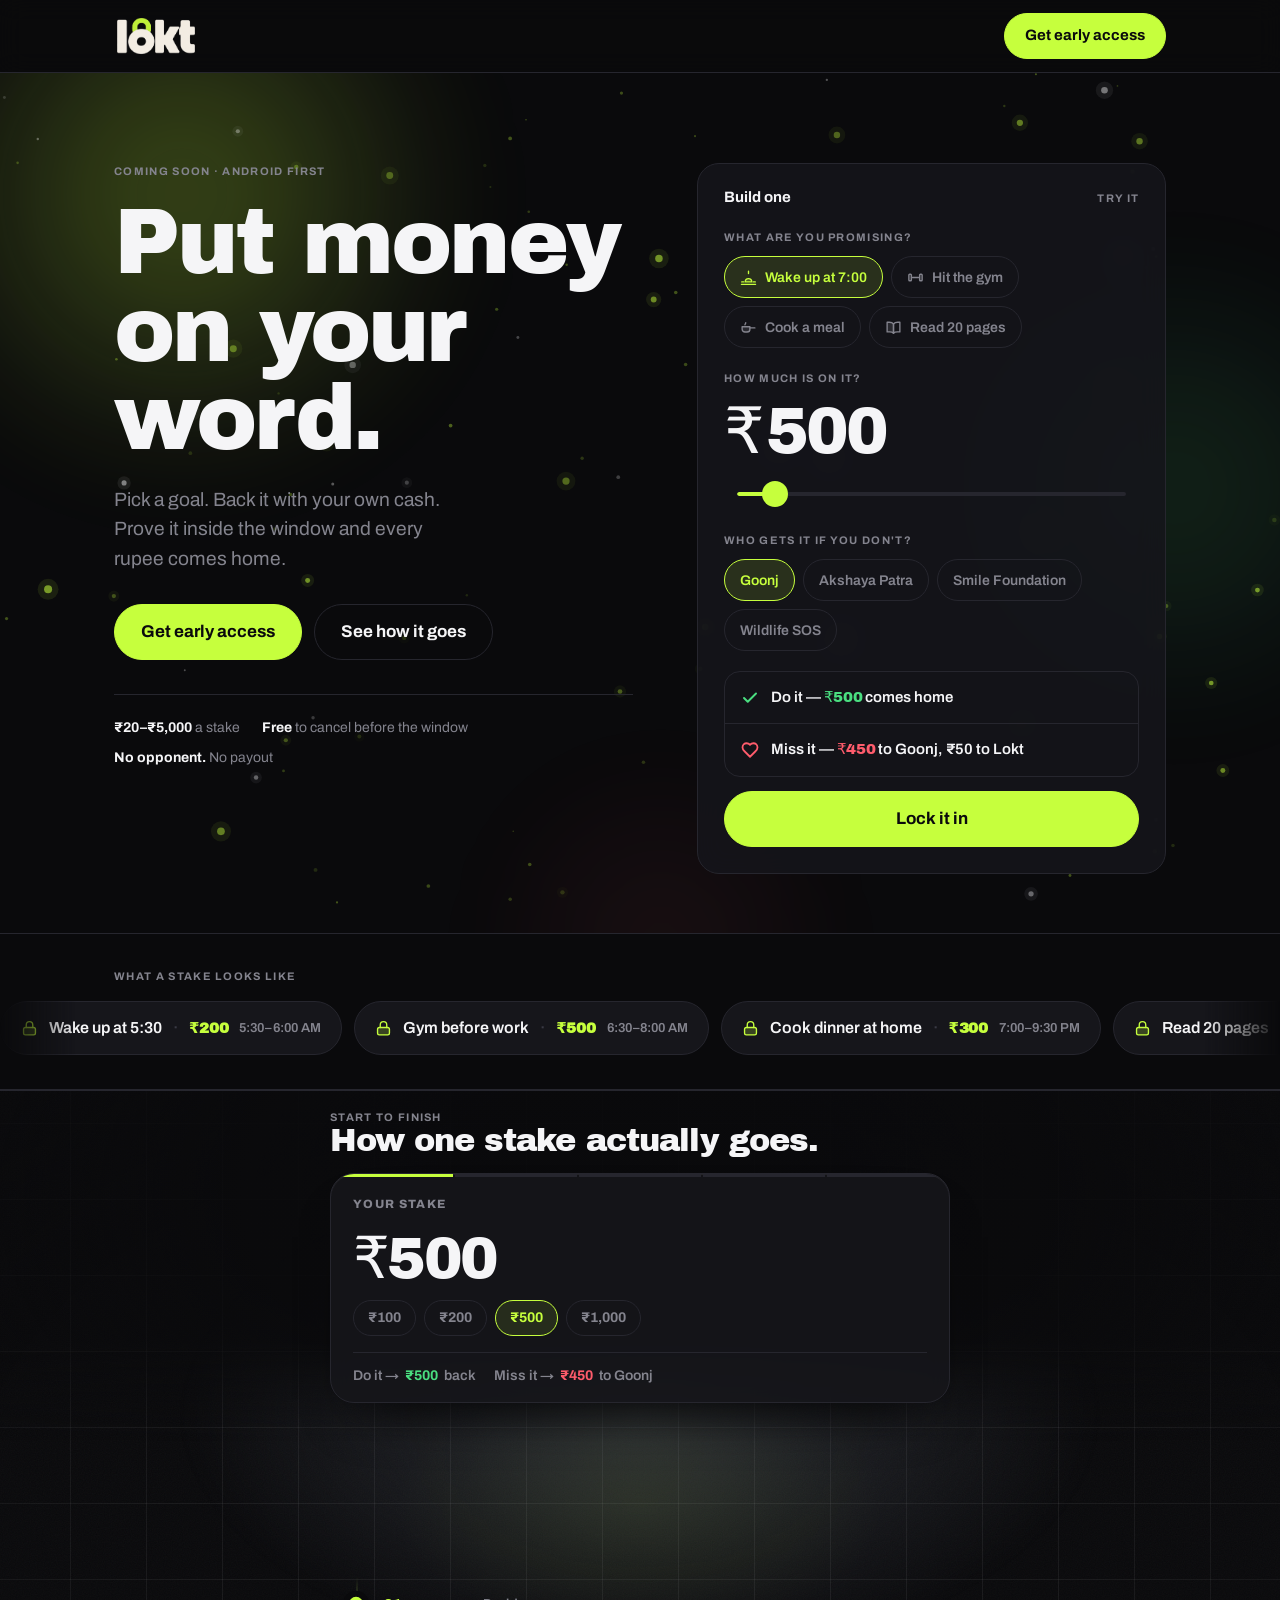
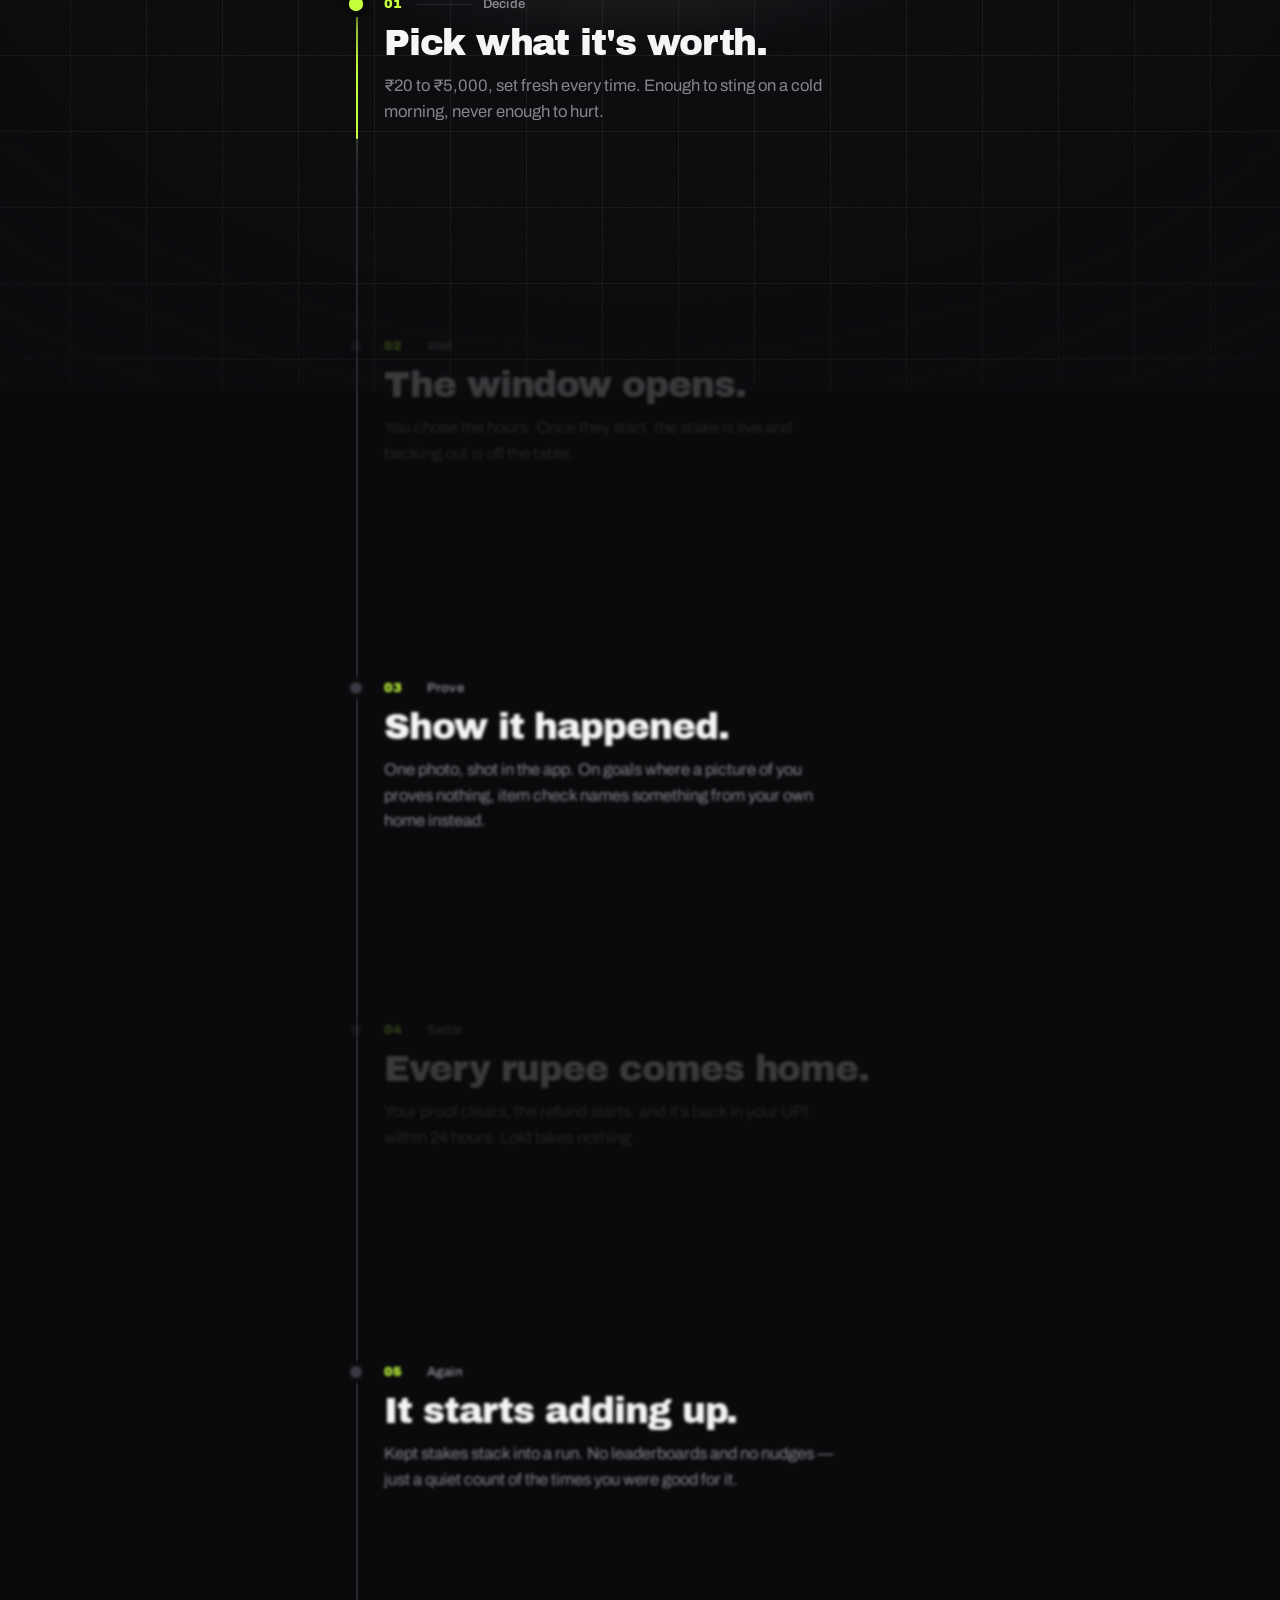
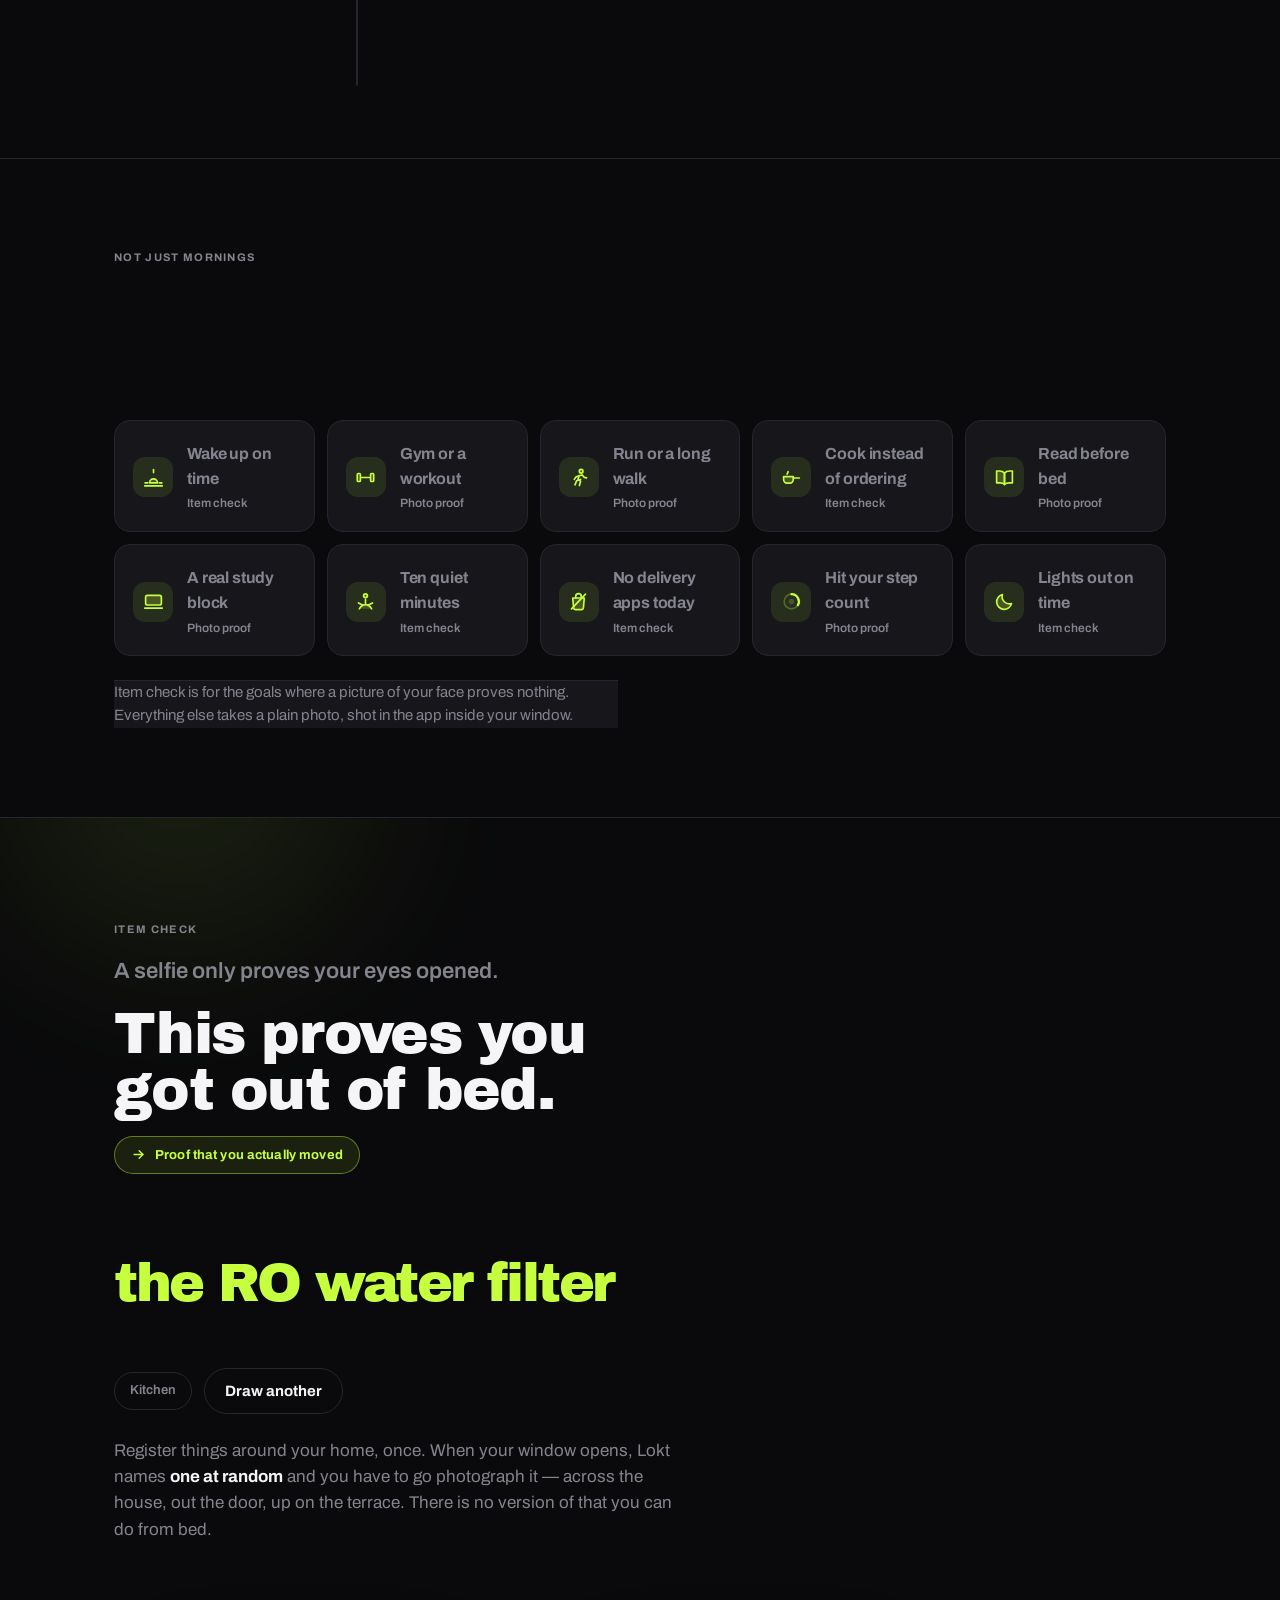
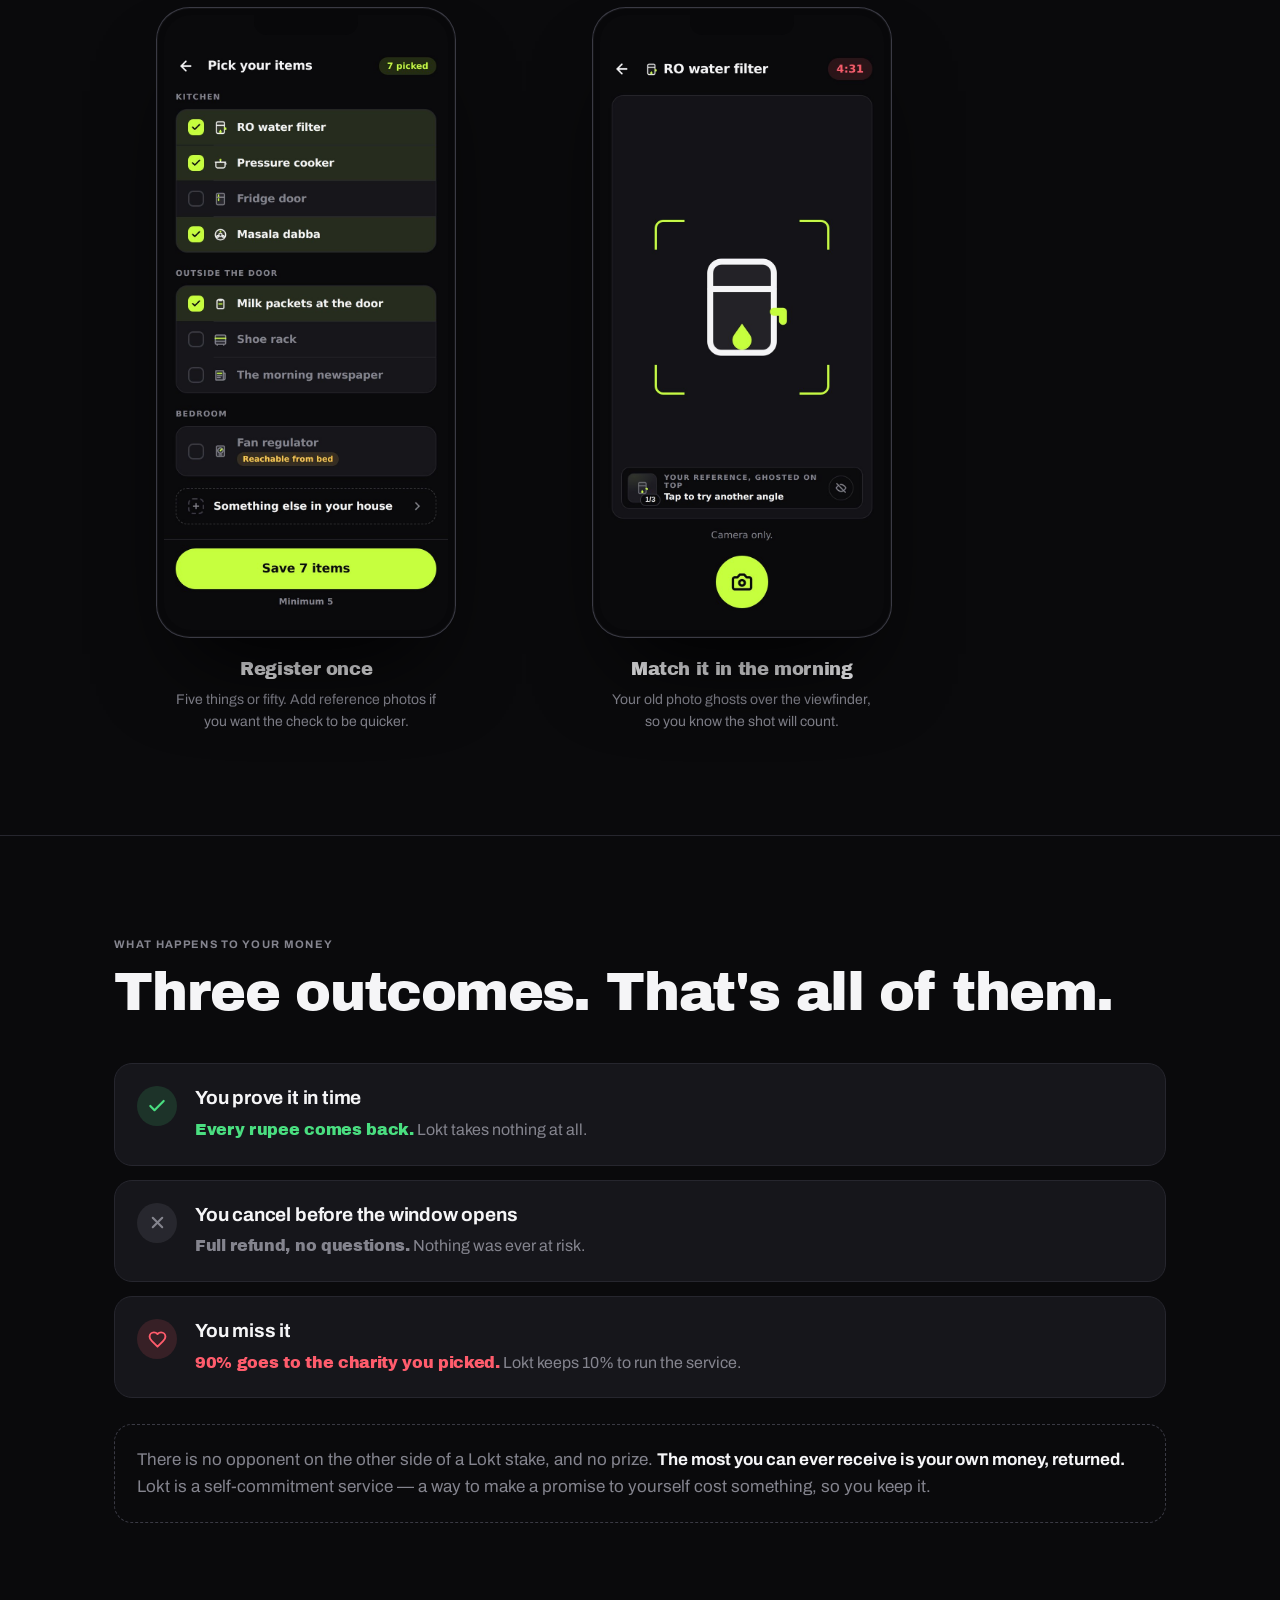
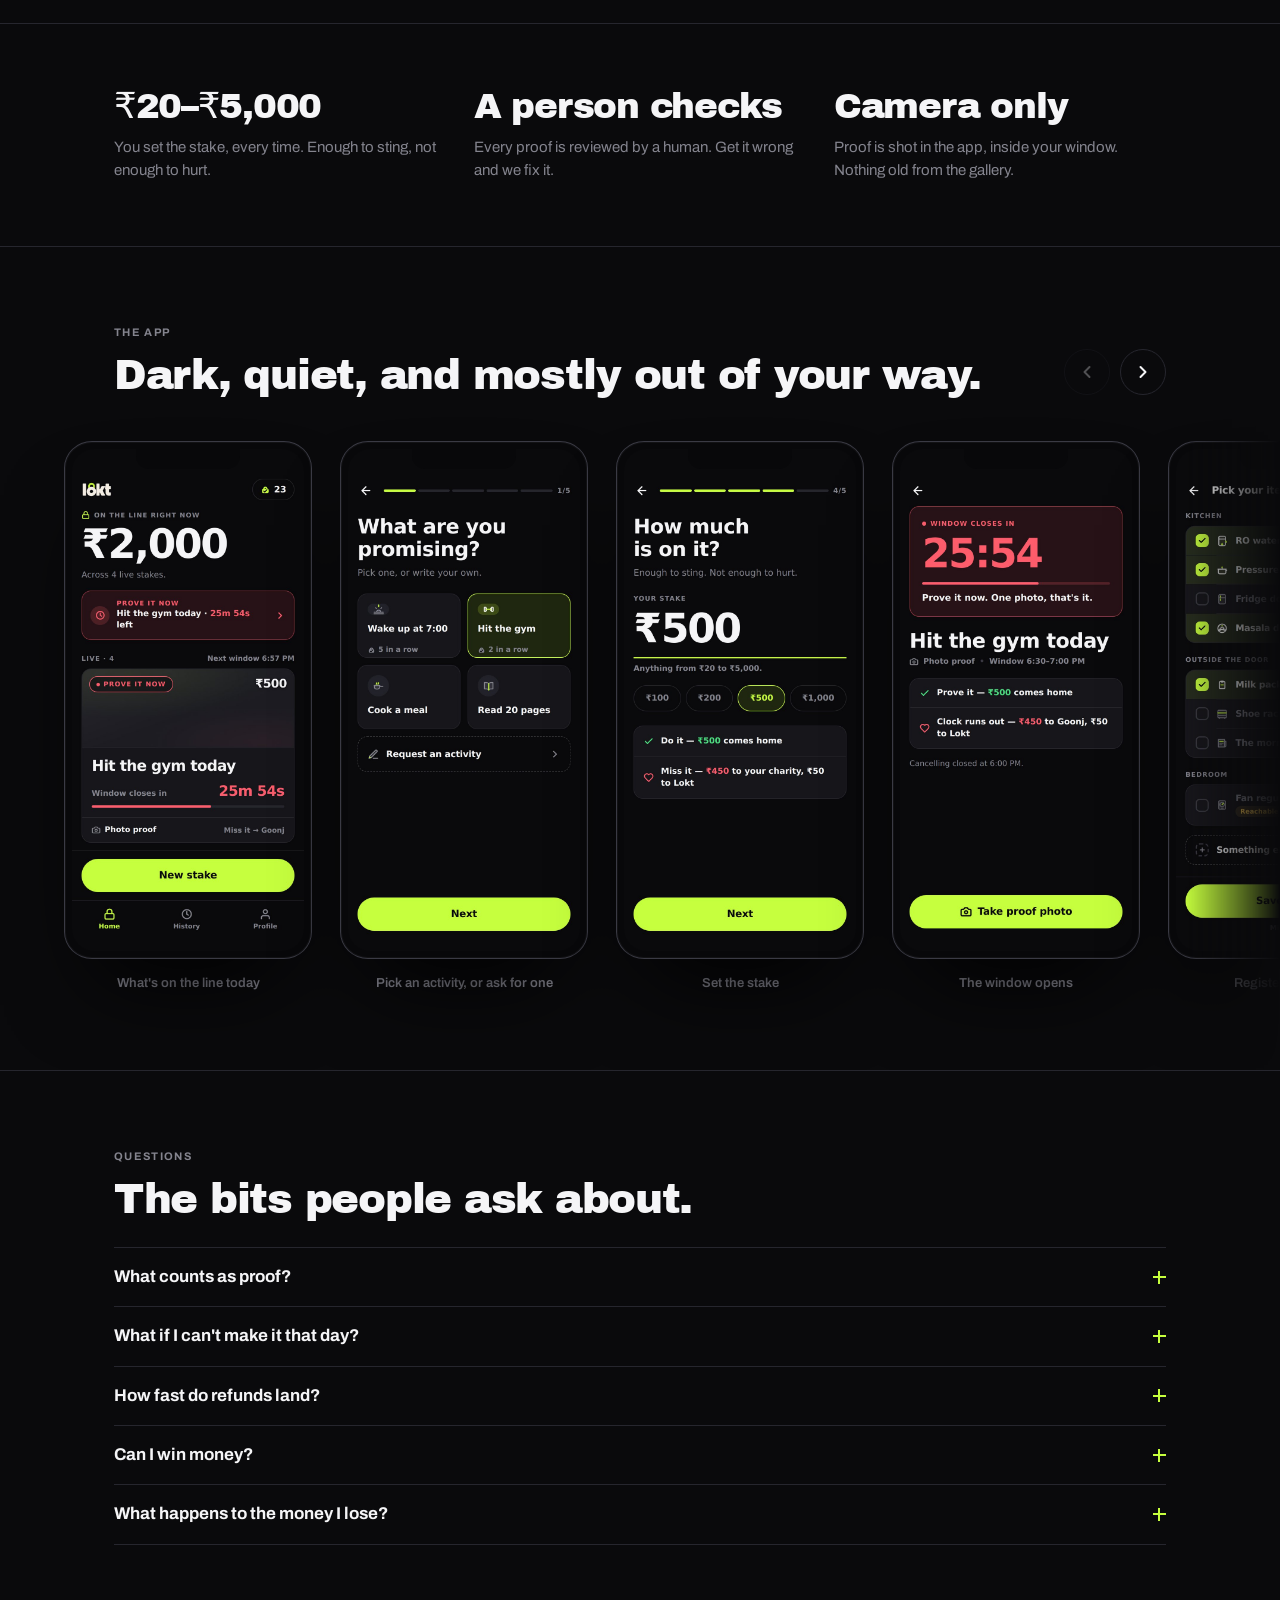
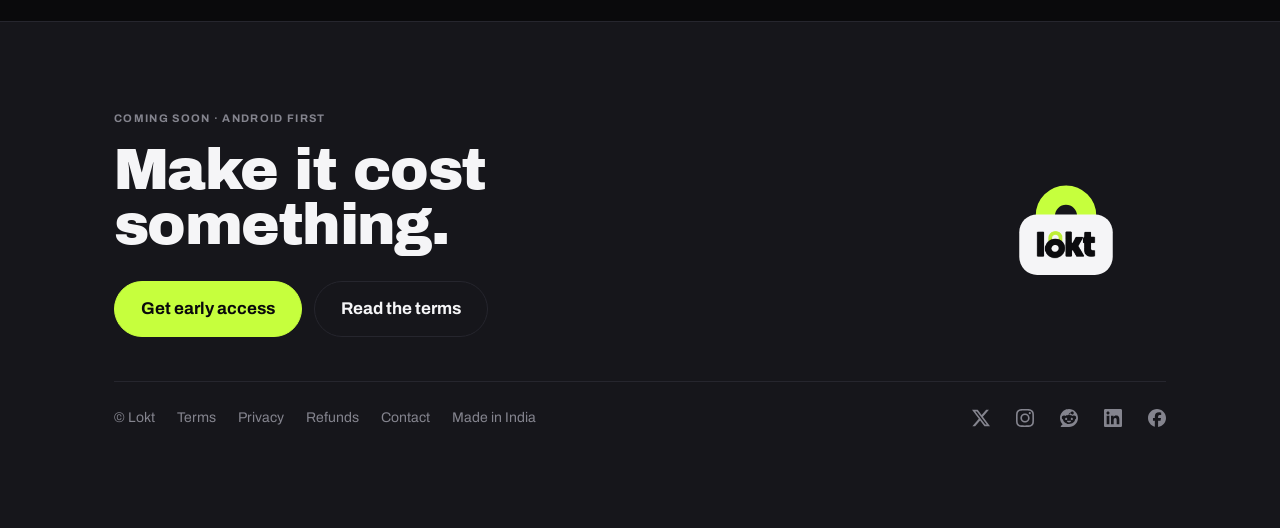
==== commit 904c5fcc: "Add social links to every page footer X, Instagram, Reddit, LinkedIn and Facebook, on all six pages " ====
--- a/index.html
+++ b/index.html
@@ -560,6 +560,11 @@
 .links a,.links span{display:inline-flex;align-items:center;min-height:44px}
 .links a{text-decoration:none;transition:color .2s var(--ease)}
 .links a:hover{color:var(--ink)}
+/* social row: icon-only links, right of the legal strip. Inherits the strip's
+   muted colour and its 44px min-height; -13px pulls the last glyph to the gutter. */
+.links .social{display:flex;align-items:center;margin-left:auto;margin-right:-13px}
+.links .social a{width:44px;justify-content:center}
+.links .social svg{display:block}
 
 @media (max-width:980px){
   /* Same layout as desktop — centred column, pinned heading + panel, steps on a
@@ -569,6 +574,9 @@
   .shead .eyebrow{display:none}
   .step{min-height:clamp(200px,34svh,320px);padding-block:16px}
   .foot .grid{grid-template-columns:minmax(0,1fr)}
+  /* below the desktop strip the legal links already wrap; the icons take their own
+     line and align left with them rather than floating off to the right */
+  .links .social{flex-basis:100%;margin-left:-13px;margin-right:0}
   /* centred, not start-aligned: the ripple grows to 1.55x and overran the
      gutter, where .foot's overflow:hidden sliced it */
   .slam--lg{justify-self:center;margin-top:8px}
@@ -1033,6 +1041,13 @@
         <a href="/refund/">Refunds</a>
         <a href="/contact/">Contact</a>
         <span>Made in India</span>
+        <div class="social">
+          <a href="https://x.com/loktdotin" target="_blank" rel="me noopener" aria-label="Lokt on X" title="Lokt on X"><svg width="18" height="18" viewBox="0 0 24 24" fill="currentColor" aria-hidden="true"><path d="M18.901 1.153h3.68l-8.04 9.19L24 22.846h-7.406l-5.8-7.584-6.638 7.584H.474l8.6-9.83L0 1.154h7.594l5.243 6.932ZM17.61 20.644h2.039L6.486 3.24H4.298Z"/></svg></a>
+          <a href="https://www.instagram.com/loktdotin/" target="_blank" rel="me noopener" aria-label="Lokt on Instagram" title="Lokt on Instagram"><svg width="18" height="18" viewBox="0 0 24 24" fill="currentColor" aria-hidden="true"><path d="M7.0301.084c-1.2768.0602-2.1487.264-2.911.5634-.7888.3075-1.4575.72-2.1228 1.3877-.6652.6677-1.075 1.3368-1.3802 2.127-.2954.7638-.4956 1.6365-.552 2.914-.0564 1.2775-.0689 1.6882-.0626 4.947.0062 3.2586.0206 3.6671.0825 4.9473.061 1.2765.264 2.1482.5635 2.9107.308.7889.72 1.4573 1.388 2.1228.6679.6655 1.3365 1.0743 2.1285 1.38.7632.295 1.6361.4961 2.9134.552 1.2773.056 1.6884.069 4.9462.0627 3.2578-.0062 3.668-.0207 4.9478-.0814 1.28-.0607 2.147-.2652 2.9098-.5633.7889-.3086 1.4578-.72 2.1228-1.3881.665-.6682 1.0745-1.3378 1.3795-2.1284.2957-.7632.4966-1.636.552-2.9124.056-1.2809.0692-1.6898.063-4.948-.0063-3.2583-.021-3.6668-.0817-4.9465-.0607-1.2797-.264-2.1487-.5633-2.9117-.3084-.7889-.72-1.4568-1.3876-2.1228C21.2982 1.33 20.628.9208 19.8378.6165 19.074.321 18.2017.1197 16.9244.0645 15.6471.0093 15.236-.005 11.977.0014 8.718.0076 8.31.0215 7.0301.0839m.1402 21.6932c-1.17-.0509-1.8053-.2453-2.2287-.408-.5606-.216-.96-.4771-1.3819-.895-.422-.4178-.6811-.8186-.9-1.378-.1644-.4234-.3624-1.058-.4171-2.228-.0595-1.2645-.072-1.6442-.079-4.848-.007-3.2037.0053-3.583.0607-4.848.05-1.169.2456-1.805.408-2.2282.216-.5613.4762-.96.895-1.3816.4188-.4217.8184-.6814 1.3783-.9003.423-.1651 1.0575-.3614 2.227-.4171 1.2655-.06 1.6447-.072 4.848-.079 3.2033-.007 3.5835.005 4.8495.0608 1.169.0508 1.8053.2445 2.228.408.5608.216.96.4754 1.3816.895.4217.4194.6816.8176.9005 1.3787.1653.4217.3617 1.056.4169 2.2263.0602 1.2655.0739 1.645.0796 4.848.0058 3.203-.0055 3.5834-.061 4.848-.051 1.17-.245 1.8055-.408 2.2294-.216.5604-.4763.96-.8954 1.3814-.419.4215-.8181.6811-1.3783.9-.4224.1649-1.0577.3617-2.2262.4174-1.2656.0595-1.6448.072-4.8493.079-3.2045.007-3.5825-.006-4.848-.0608M16.953 5.5864A1.44 1.44 0 1 0 18.39 4.144a1.44 1.44 0 0 0-1.437 1.4424M5.8385 12.012c.0067 3.4032 2.7706 6.1557 6.173 6.1493 3.4026-.0065 6.157-2.7701 6.1506-6.1733-.0065-3.4032-2.771-6.1565-6.174-6.1498-3.403.0067-6.156 2.771-6.1496 6.1738M8 12.0077a4 4 0 1 1 4.008 3.9921A3.9996 3.9996 0 0 1 8 12.0077"/></svg></a>
+          <a href="https://www.reddit.com/user/loktdotin/" target="_blank" rel="me noopener" aria-label="Lokt on Reddit" title="Lokt on Reddit"><svg width="18" height="18" viewBox="0 0 24 24" fill="currentColor" aria-hidden="true"><path d="M12 0C5.373 0 0 5.373 0 12c0 3.314 1.343 6.314 3.515 8.485l-2.286 2.286C.775 23.225 1.097 24 1.738 24H12c6.627 0 12-5.373 12-12S18.627 0 12 0Zm4.388 3.199c1.104 0 1.999.895 1.999 1.999 0 1.105-.895 2-1.999 2-.946 0-1.739-.657-1.947-1.539v.002c-1.147.162-2.032 1.15-2.032 2.341v.007c1.776.067 3.4.567 4.686 1.363.473-.363 1.064-.58 1.707-.58 1.547 0 2.802 1.254 2.802 2.802 0 1.117-.655 2.081-1.601 2.531-.088 3.256-3.637 5.876-7.997 5.876-4.361 0-7.905-2.617-7.998-5.87-.954-.447-1.614-1.415-1.614-2.538 0-1.548 1.255-2.802 2.803-2.802.645 0 1.239.218 1.712.585 1.275-.79 2.881-1.291 4.64-1.365v-.01c0-1.663 1.263-3.034 2.88-3.207.188-.911.993-1.595 1.959-1.595Zm-8.085 8.376c-.784 0-1.459.78-1.506 1.797-.047 1.016.64 1.429 1.426 1.429.786 0 1.371-.369 1.418-1.385.047-1.017-.553-1.841-1.338-1.841Zm7.406 0c-.786 0-1.385.824-1.338 1.841.047 1.017.634 1.385 1.418 1.385.785 0 1.473-.413 1.426-1.429-.046-1.017-.721-1.797-1.506-1.797Zm-3.703 4.013c-.974 0-1.907.048-2.77.135-.147.015-.241.168-.183.305.483 1.154 1.622 1.964 2.953 1.964 1.33 0 2.47-.81 2.953-1.964.057-.137-.037-.29-.184-.305-.863-.087-1.795-.135-2.769-.135Z"/></svg></a>
+          <a href="https://www.linkedin.com/company/loktdotin" target="_blank" rel="me noopener" aria-label="Lokt on LinkedIn" title="Lokt on LinkedIn"><svg width="18" height="18" viewBox="0 0 24 24" fill="currentColor" aria-hidden="true"><path d="M20.447 20.452h-3.554v-5.569c0-1.328-.027-3.037-1.852-3.037-1.853 0-2.136 1.445-2.136 2.939v5.667H9.351V9h3.414v1.561h.046c.477-.9 1.637-1.85 3.37-1.85 3.601 0 4.267 2.37 4.267 5.455v6.286zM5.337 7.433c-1.144 0-2.063-.926-2.063-2.065 0-1.138.92-2.063 2.063-2.063 1.14 0 2.064.925 2.064 2.063 0 1.139-.925 2.065-2.064 2.065zm1.782 13.019H3.555V9h3.564v11.452zM22.225 0H1.771C.792 0 0 .774 0 1.729v20.542C0 23.227.792 24 1.771 24h20.451C23.2 24 24 23.227 24 22.271V1.729C24 .774 23.2 0 22.222 0h.003z"/></svg></a>
+          <a href="https://www.facebook.com/loktdotin" target="_blank" rel="me noopener" aria-label="Lokt on Facebook" title="Lokt on Facebook"><svg width="18" height="18" viewBox="0 0 24 24" fill="currentColor" aria-hidden="true"><path d="M9.101 23.691v-7.98H6.627v-3.667h2.474v-1.58c0-4.085 1.848-5.978 5.858-5.978.401 0 .955.042 1.468.103a8.68 8.68 0 0 1 1.141.195v3.325a8.623 8.623 0 0 0-.653-.036 26.805 26.805 0 0 0-.733-.009c-.707 0-1.259.096-1.675.309a1.686 1.686 0 0 0-.679.622c-.258.42-.374.995-.374 1.752v1.297h3.919l-.386 2.103-.287 1.564h-3.246v8.245C19.396 23.238 24 18.179 24 12.044c0-6.627-5.373-12-12-12s-12 5.373-12 12c0 5.628 3.874 10.35 9.101 11.647Z"/></svg></a>
+        </div>
       </div>
     </div>
   </section>
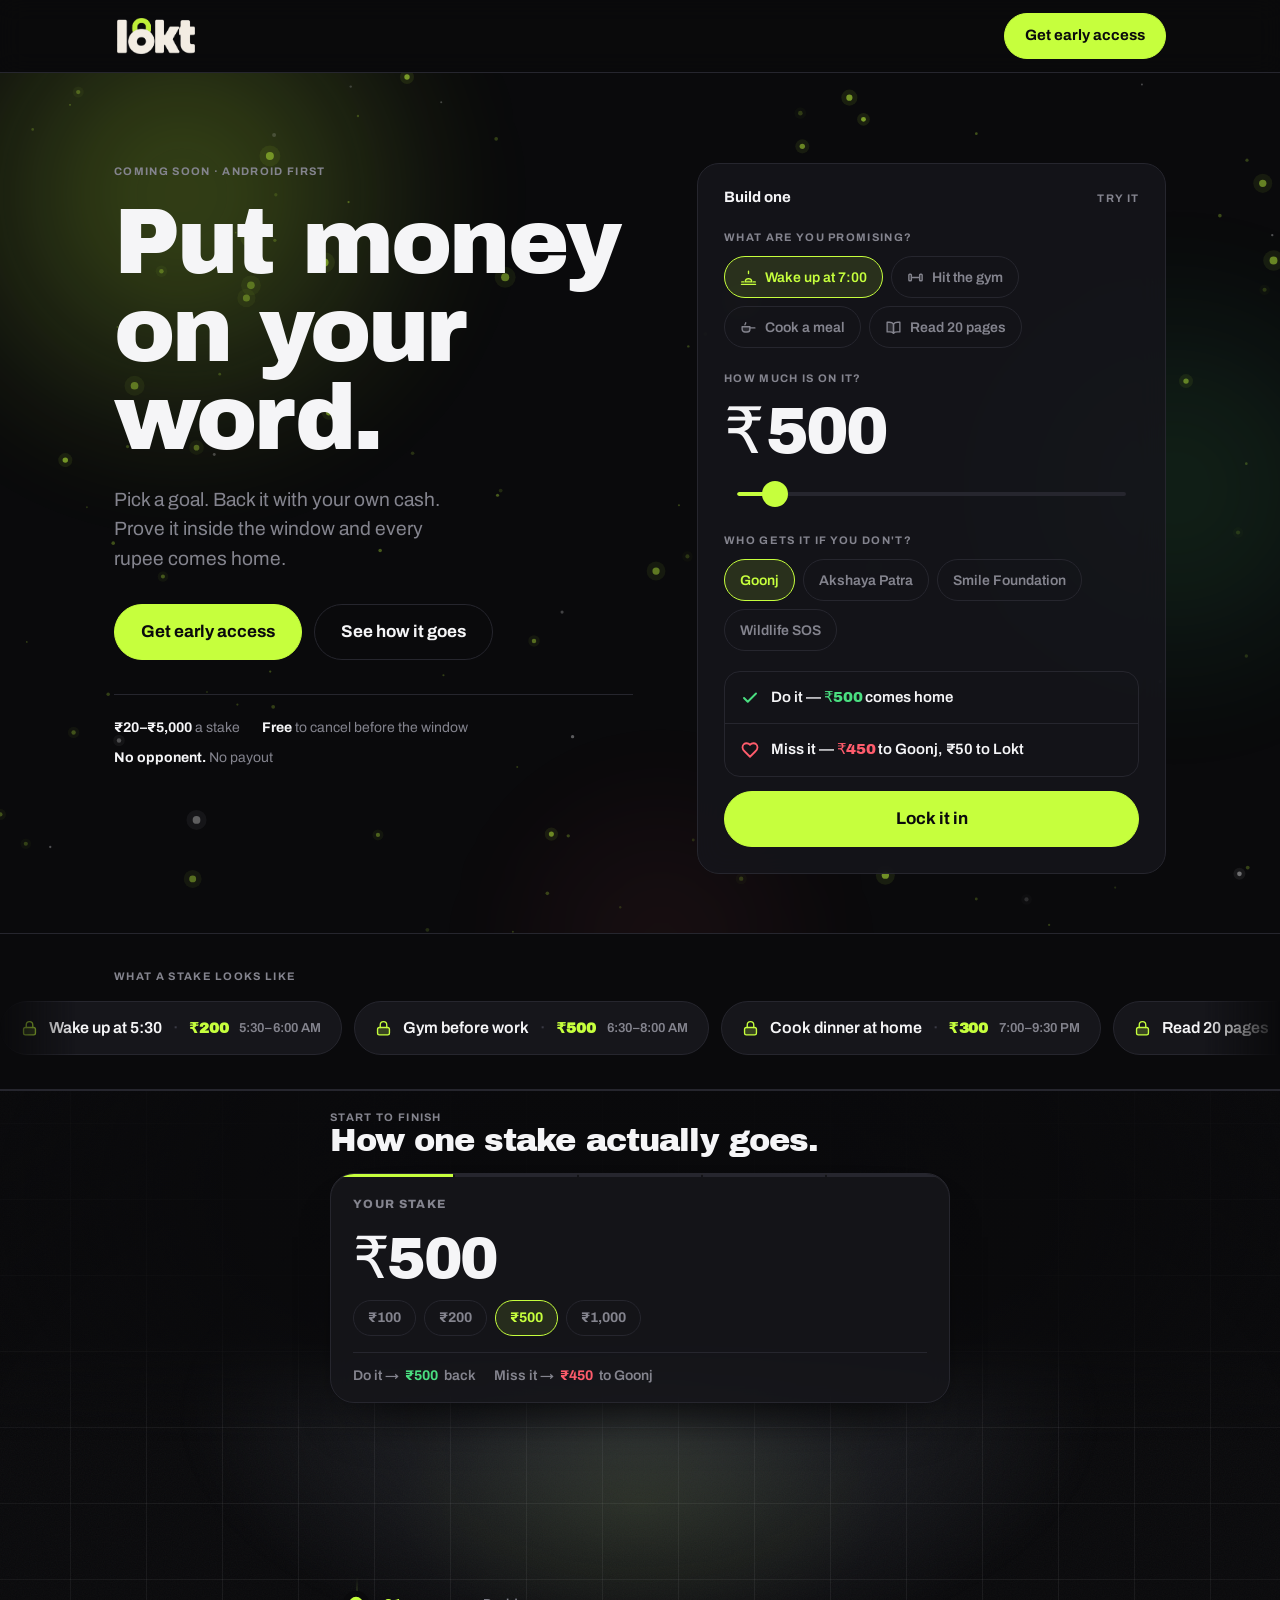
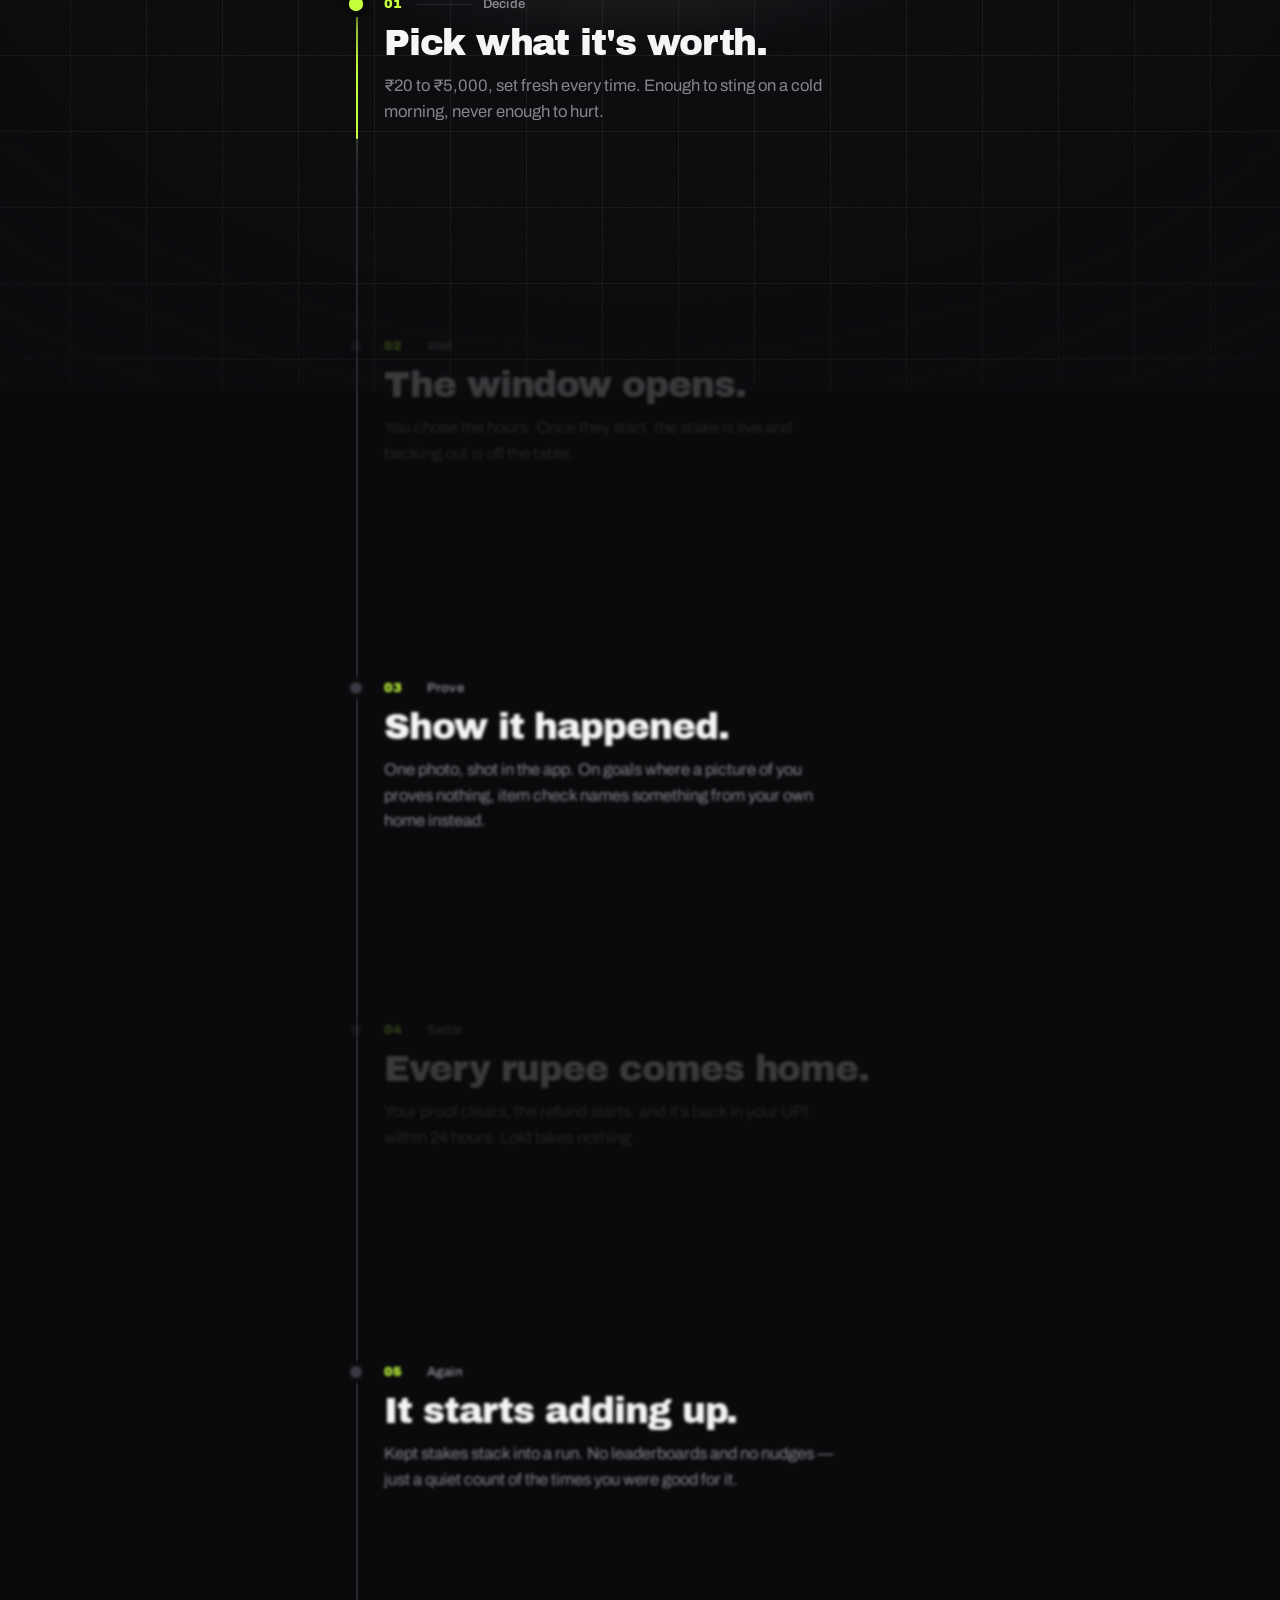
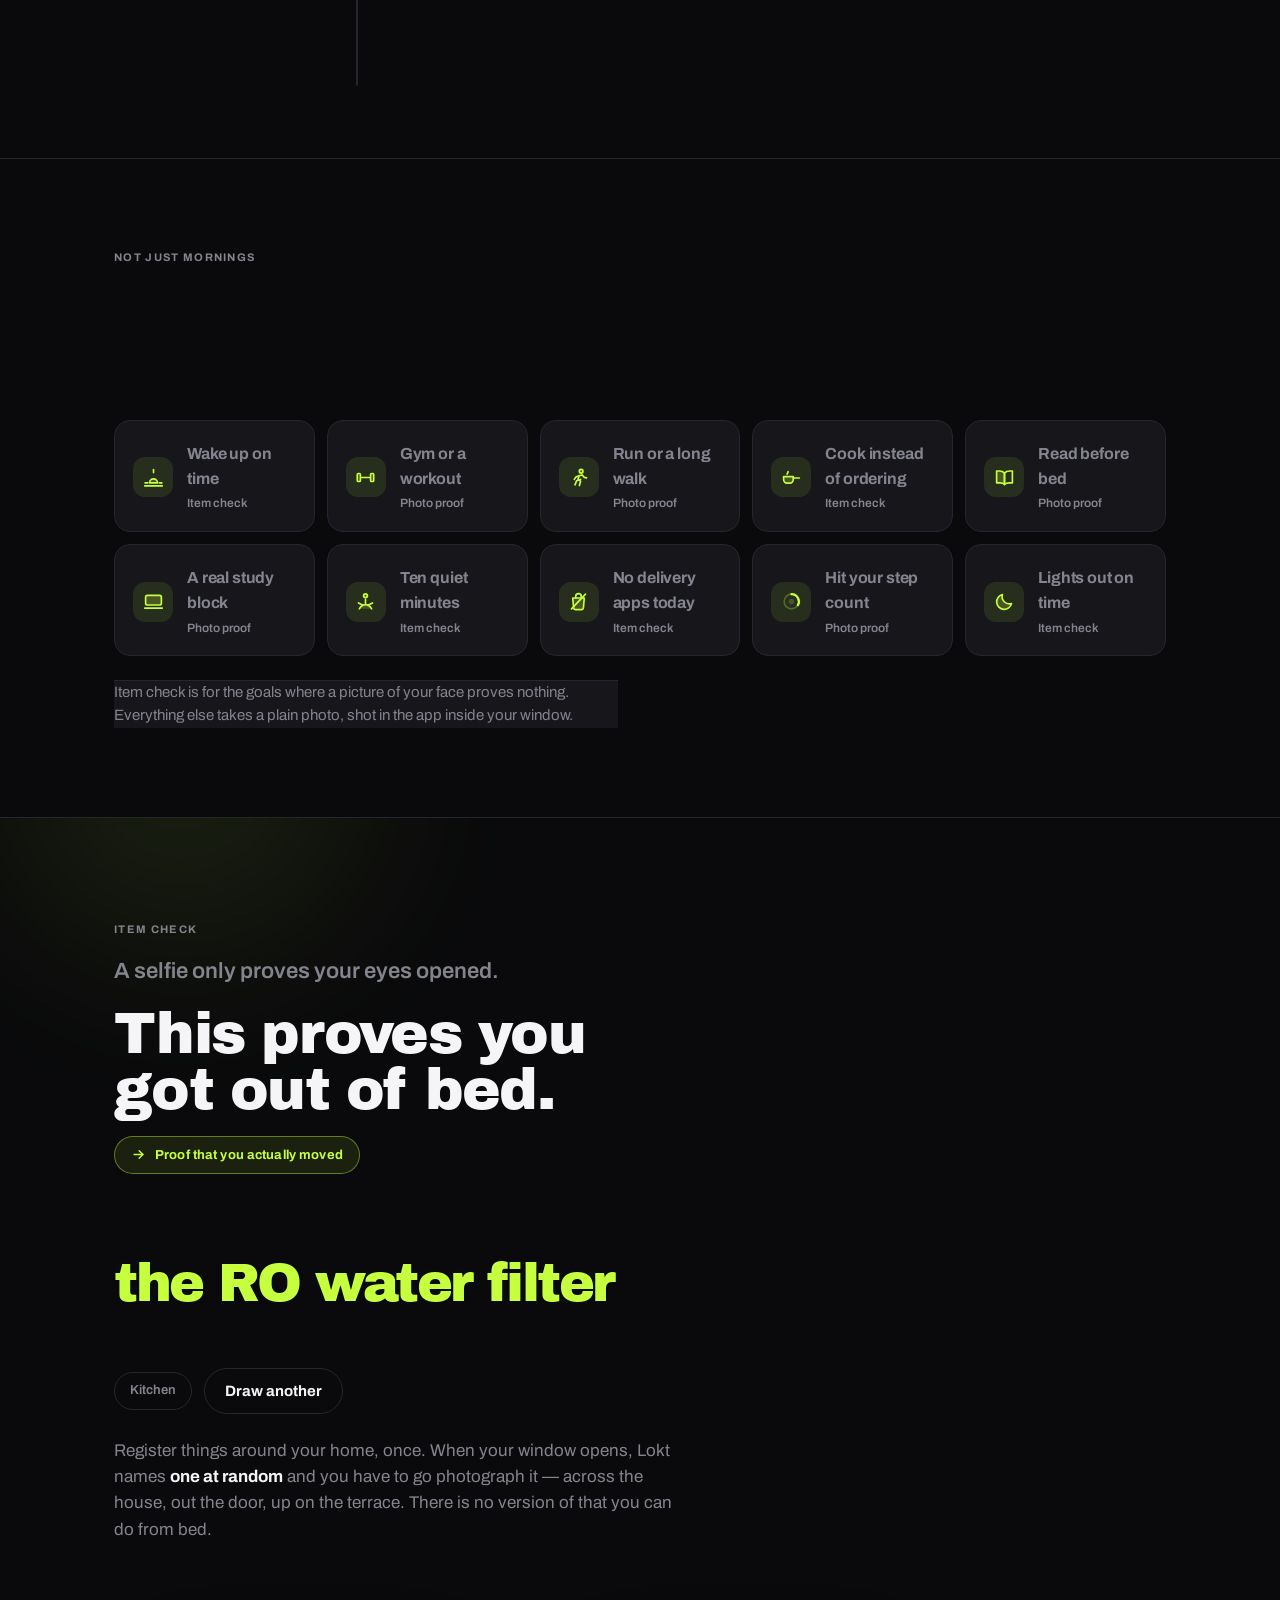
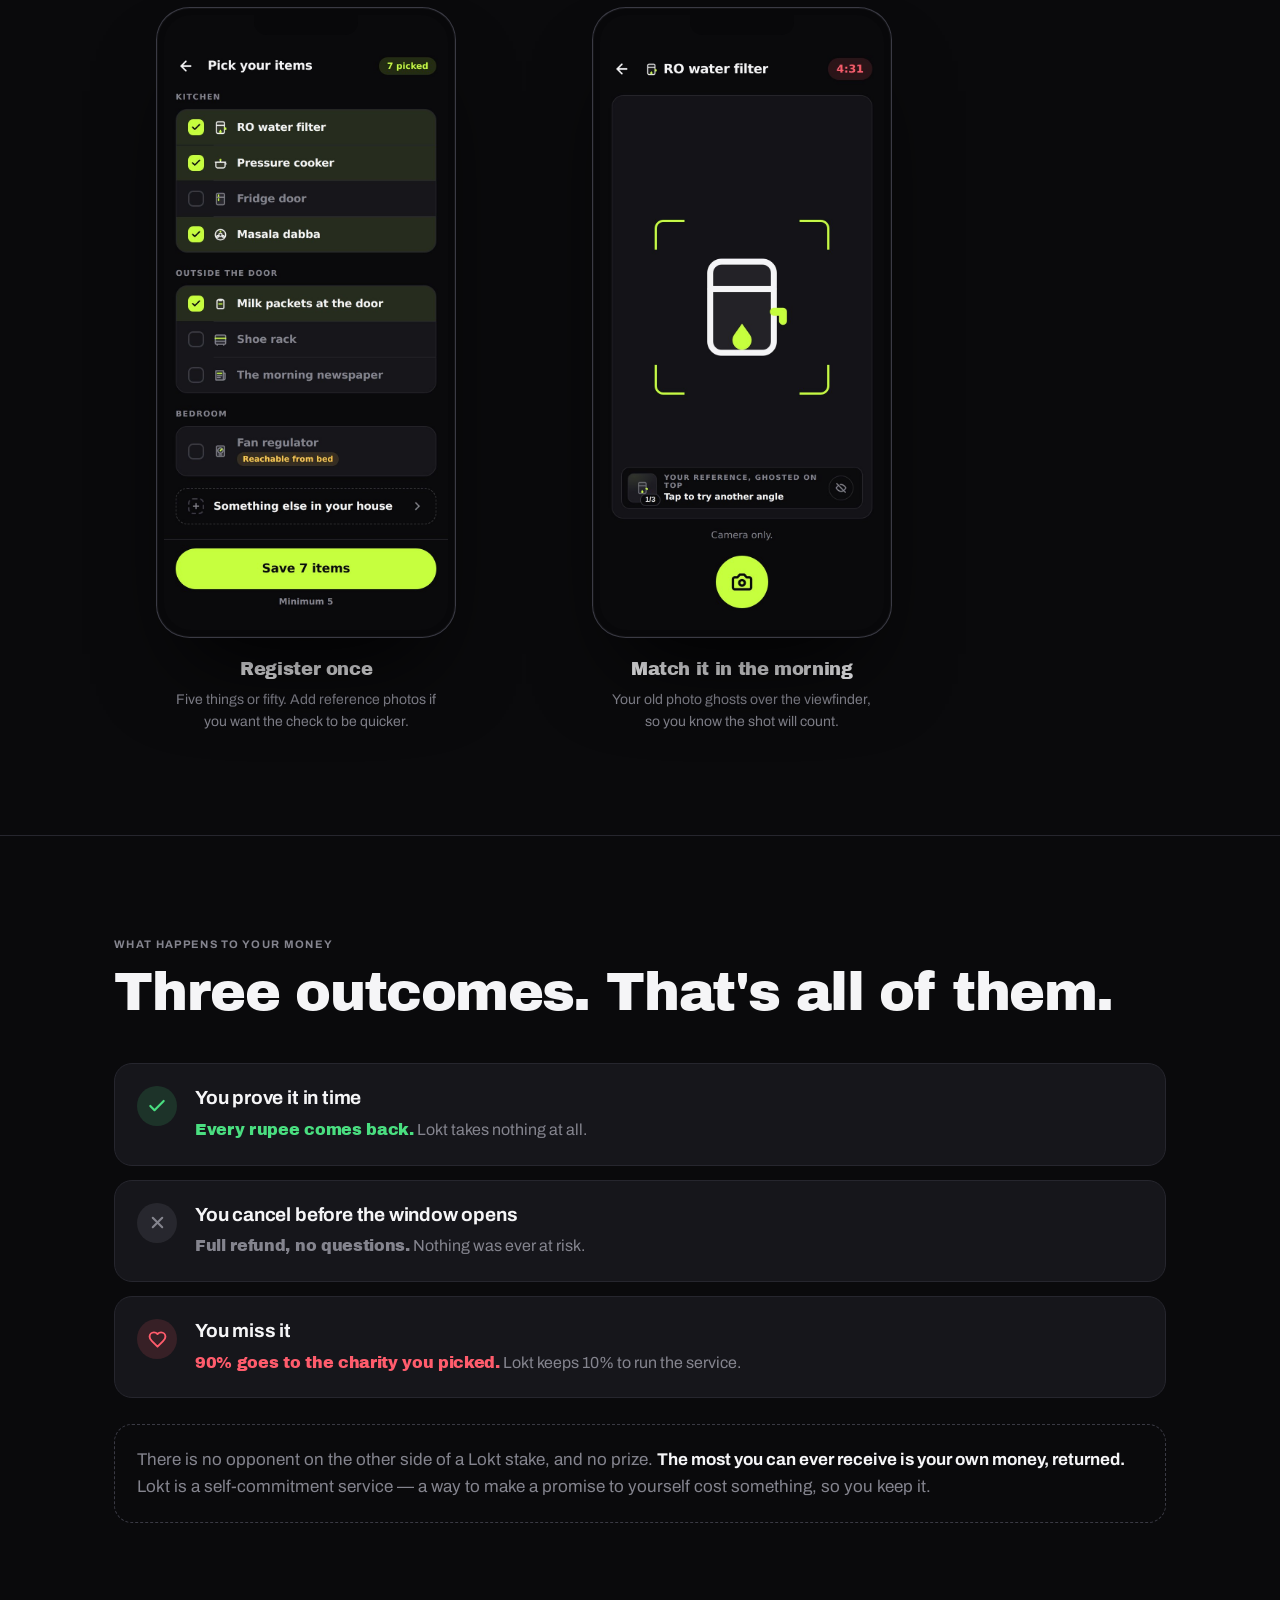
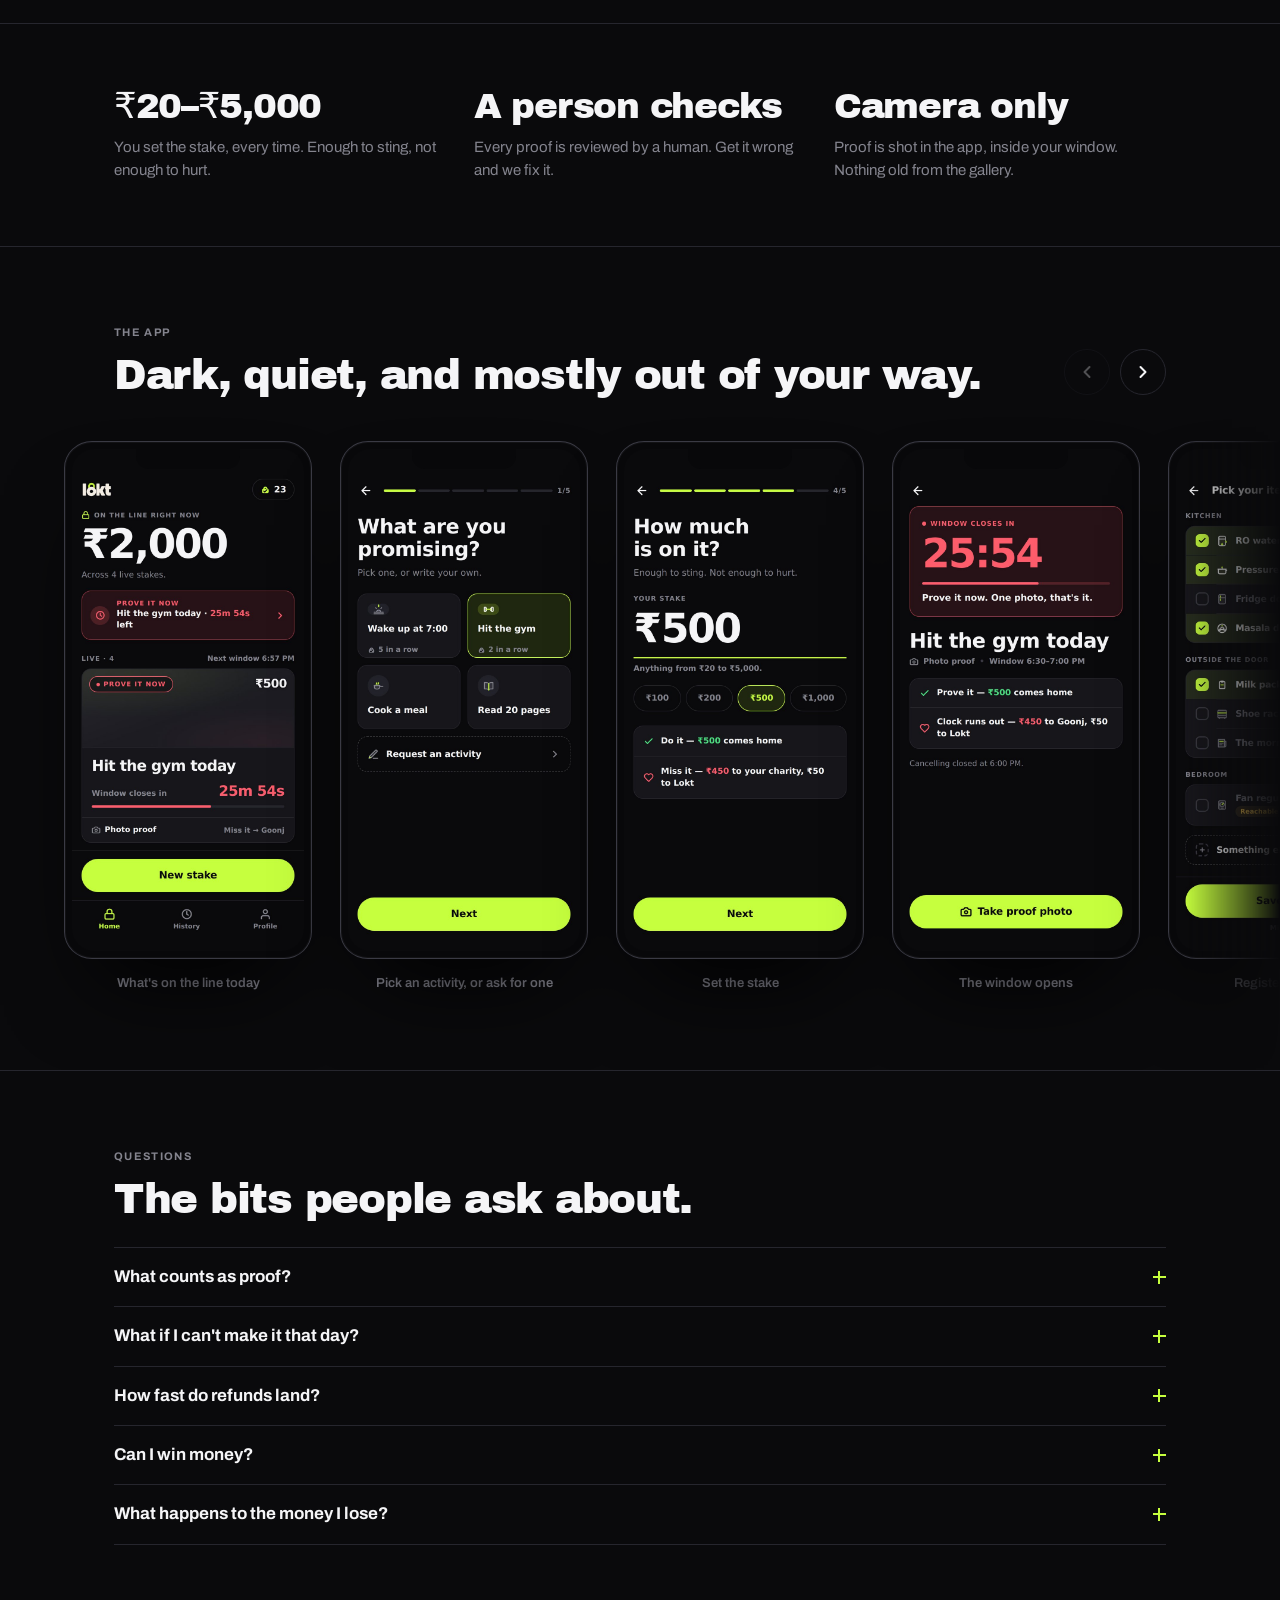
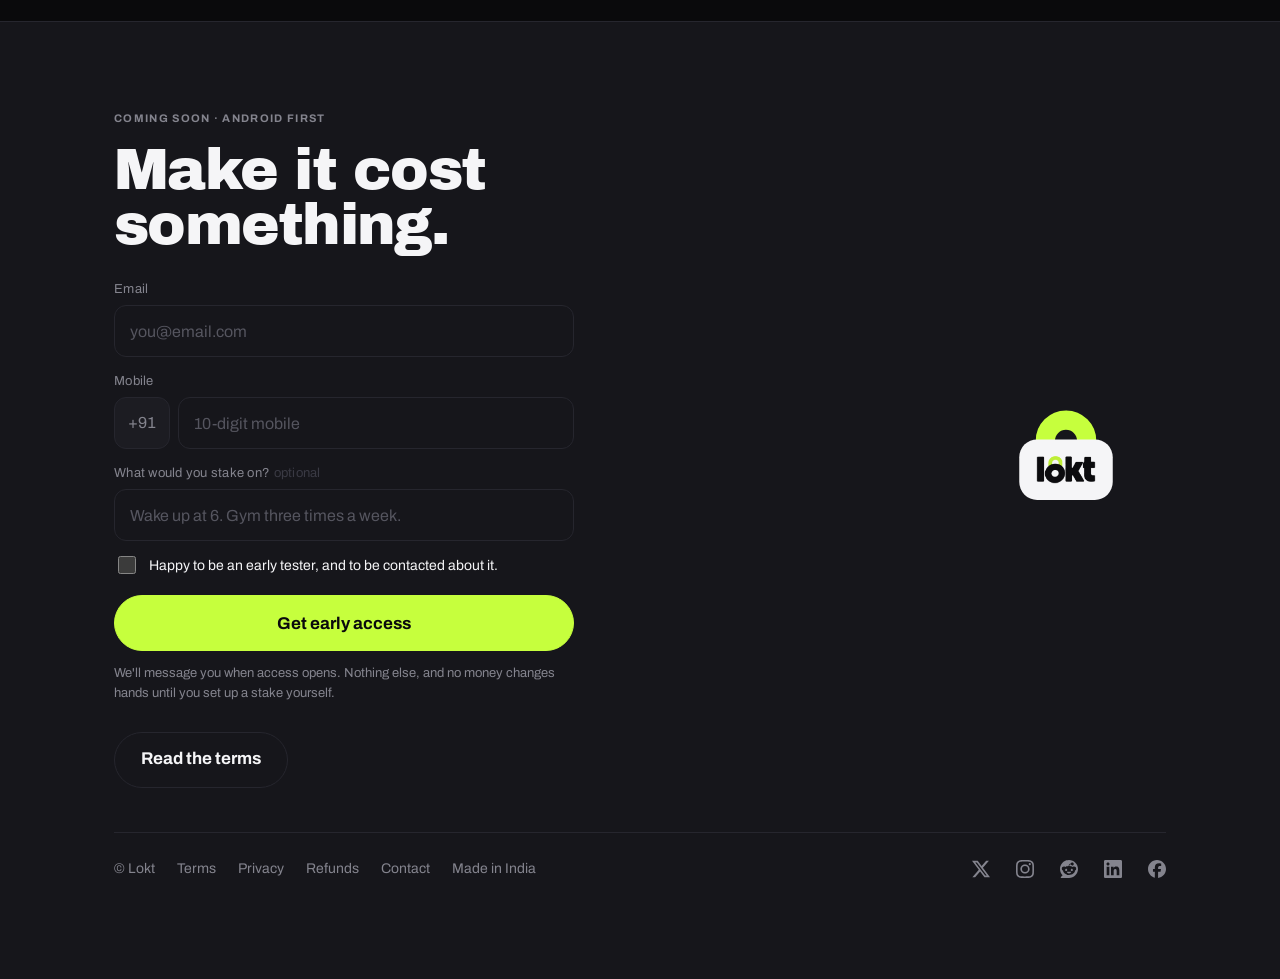
==== commit 90107444: "Add an inline early-access form "Get early access" pointed at /contact/ — a support page whose only " ====
--- a/index.html
+++ b/index.html
@@ -631,6 +631,37 @@
   /* the mark still reads as a closed lock when motion is off */
   .sl-shackle,.sl-body{transform:none!important}
 }
+
+/* EARLY ACCESS FORM ---------------------------------------------------- */
+.anchor{display:block;position:relative;top:-90px;visibility:hidden}
+.ea{margin-top:26px;max-width:460px}
+.ea-row{margin-bottom:14px}
+.ea-lab{display:block;font-size:13px;letter-spacing:.02em;color:var(--mut);margin-bottom:6px}
+.ea-opt{color:var(--line2)}
+.ea-in{width:100%;height:52px;padding:0 15px;border-radius:12px;background:var(--card);
+  border:1px solid var(--line);color:var(--ink);font:16px/1 var(--body);
+  transition:border-color .18s ease,background .18s ease}
+.ea-in::placeholder{color:#55555F}
+.ea-in:focus{outline:none;border-color:var(--lime);background:var(--raise)}
+.ea-in:user-invalid{border-color:var(--red)}
+.ea-phone{display:flex;align-items:stretch;gap:8px}
+.ea-cc{display:inline-flex;align-items:center;padding:0 13px;border-radius:12px;
+  background:var(--raise);border:1px solid var(--line);color:var(--mut);
+  font:16px/1 var(--body);font-variant-numeric:tabular-nums}
+.ea-check{display:flex;align-items:flex-start;gap:10px;margin:4px 0 18px;cursor:pointer;
+  font-size:14px;color:var(--ink)}
+.ea-check input{width:18px;height:18px;margin-top:1px;accent-color:var(--lime);flex:0 0 auto}
+.ea-submit{width:100%}
+.ea-fine{margin-top:12px;font-size:13px;color:var(--mut)}
+/* Honeypot. Moved off-screen rather than display:none -- some bots skip hidden inputs, which
+   would defeat the point of having it. */
+.ea-hp{position:absolute;left:-9999px;width:1px;height:1px;overflow:hidden}
+.ea-note{display:none;margin-top:18px;padding:13px 15px;border-radius:12px;
+  border:1px solid var(--line);background:var(--card);font-size:14.5px;line-height:1.5}
+.ea-note.on{display:block}
+.ea-note.ok{border-color:var(--lime);color:var(--ink)}
+.ea-note.bad{border-color:var(--red);color:var(--ink)}
+@media (max-width:560px){ .ea{max-width:none} }
 </style>
 </head>
 <body>
@@ -638,7 +669,7 @@
 <header class="top">
   <div class="wrap">
     <a class="mark" href="/" aria-label="Lokt home"><img src="/assets/landing/lokt-wordmark-white.png" alt="Lokt" width="84" height="42"></a>
-    <a class="btn btn--go" href="/contact/">Get early access</a>
+    <a class="btn btn--go" href="#early-access">Get early access</a>
   </div>
   <div class="prog" id="prog" aria-hidden="true"></div>
 </header>
@@ -659,7 +690,7 @@
         <h1><span>Put money</span><span>on your</span><span>word.</span></h1>
         <p class="lede enter" style="--d:.34s">Pick a goal. Back it with your own cash. Prove it inside the window and every rupee comes home.</p>
         <div class="cta enter" style="--d:.42s">
-          <a class="btn btn--go btn--lg" href="/contact/">Get early access</a>
+          <a class="btn btn--go btn--lg" href="#early-access">Get early access</a>
           <a class="btn btn--lg" href="#flow">See how it goes</a>
         </div>
         <div class="pledge enter" style="--d:.5s">
@@ -1008,14 +1039,55 @@
 
   <!-- FOOTER ------------------------------------------------------------ -->
   <section class="foot" id="foot">
+    <a id="early-access" class="anchor" aria-hidden="true"></a>
     <div class="field" aria-hidden="true"><span class="spot" id="spot3"></span></div>
     <div class="wrap">
       <div class="grid">
         <div class="rise">
           <p class="eyebrow">Coming soon &middot; Android first</p>
           <h2>Make it cost something.</h2>
+          <div class="ea-note" id="eaNote" role="status" aria-live="polite"></div>
+
+          <form class="ea" id="eaForm" method="post"
+                action="https://stake-api-iys77syeja-el.a.run.app/v1/waitlist">
+            <div class="ea-row">
+              <label class="ea-lab" for="eaEmail">Email</label>
+              <input class="ea-in" id="eaEmail" name="email" type="email" required
+                     autocomplete="email" inputmode="email" placeholder="you@email.com">
+            </div>
+
+            <div class="ea-row">
+              <label class="ea-lab" for="eaPhone">Mobile</label>
+              <div class="ea-phone">
+                <span class="ea-cc">+91</span>
+                <input class="ea-in" id="eaPhone" name="phone" type="tel" required
+                       autocomplete="tel-national" inputmode="numeric"
+                       pattern="[6-9][0-9]{9}" maxlength="10" placeholder="10-digit mobile">
+              </div>
+            </div>
+
+            <div class="ea-row">
+              <label class="ea-lab" for="eaNoteIn">What would you stake on? <span class="ea-opt">optional</span></label>
+              <input class="ea-in" id="eaNoteIn" name="note" type="text" maxlength="500"
+                     placeholder="Wake up at 6. Gym three times a week.">
+            </div>
+
+            <label class="ea-check">
+              <input type="checkbox" name="tester" value="on">
+              <span>Happy to be an early tester, and to be contacted about it.</span>
+            </label>
+
+            <div class="ea-hp" aria-hidden="true">
+              <label for="eaWebsite">Website</label>
+              <input id="eaWebsite" name="website" type="text" tabindex="-1" autocomplete="off">
+            </div>
+
+            <button class="btn btn--go btn--lg ea-submit" type="submit">Get early access</button>
+            <p class="ea-fine">We'll message you when access opens. Nothing else, and no money
+              changes hands until you set up a stake yourself.</p>
+          </form>
+
           <div class="cta">
-            <a class="btn btn--go btn--lg" href="/contact/">Get early access</a>
             <a class="btn btn--lg" href="/terms/">Read the terms</a>
           </div>
         </div>
@@ -1530,6 +1602,38 @@
     } else { running = true; frame(); }
   })();
 })();
+
+/* EARLY ACCESS -------------------------------------------------------------
+   The form is a plain POST to the API and the server answers with a 303 back
+   to this page carrying ?joined=. That means no fetch, no CORS, and the form
+   still works with JavaScript disabled -- this block only renders the result
+   message, it is not required for the submission itself. */
+(function () {
+  var note = document.getElementById('eaNote');
+  if (!note) return;
+
+  var params = new URLSearchParams(location.search);
+  var joined = params.get('joined');
+  if (joined === null) return;
+
+  var MESSAGES = {
+    email: ['bad', "That email address does not look right. Check it and try again."],
+    phone: ['bad', "That mobile number does not look right \u2014 ten digits, starting 6 to 9."],
+    rate:  ['bad', "That is a lot of attempts from one place. Give it a few minutes."]
+  };
+
+  var state = joined === '1'
+    ? ['ok', "You are on the list. We will message you when access opens."]
+    : (MESSAGES[params.get('e')] || ['bad', "Something went wrong. Try again in a moment."]);
+
+  note.textContent = state[1];
+  note.classList.add('on', state[0]);
+
+  /* Drop the query so a refresh does not re-show a stale message, keeping the
+     anchor so the page stays put. */
+  history.replaceState({}, '', location.pathname + '#early-access');
+  note.scrollIntoView({ block: 'center', behavior: 'smooth' });
+})();
 </script>
 </body>
 </html>
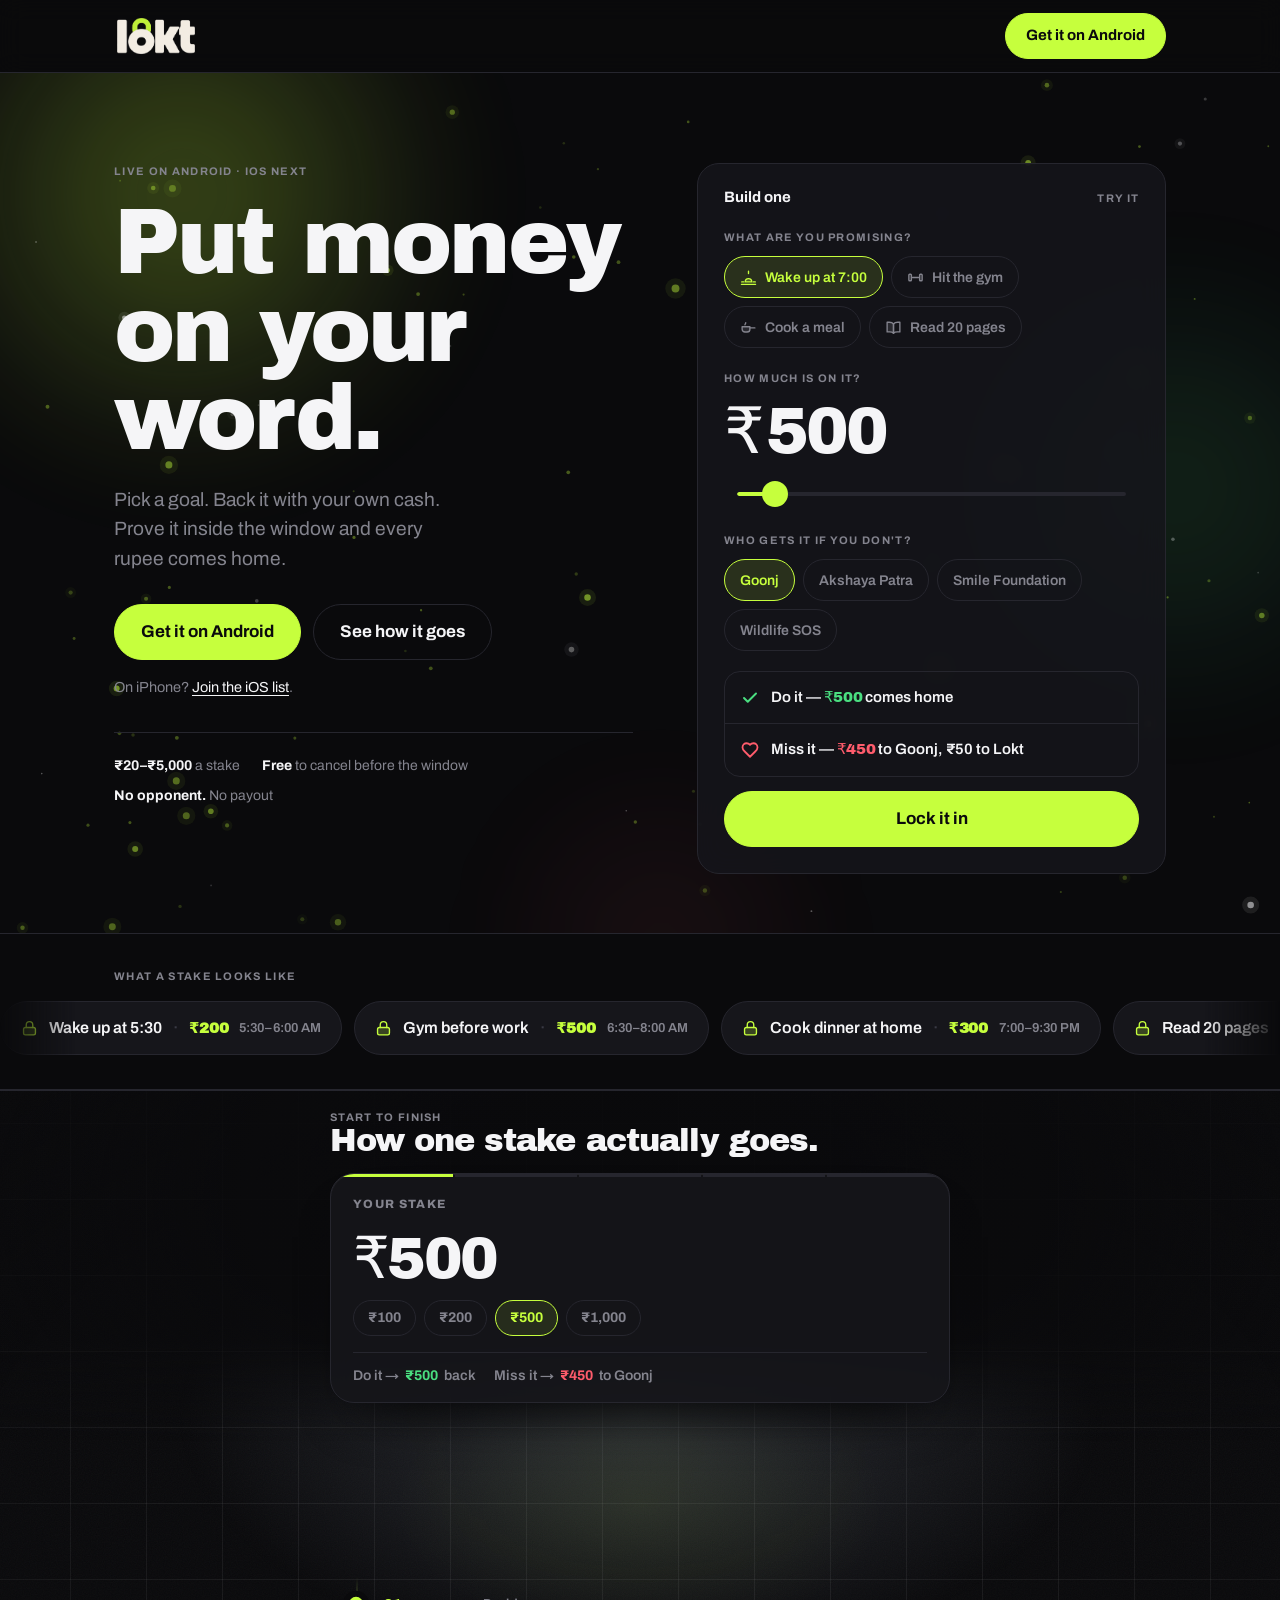
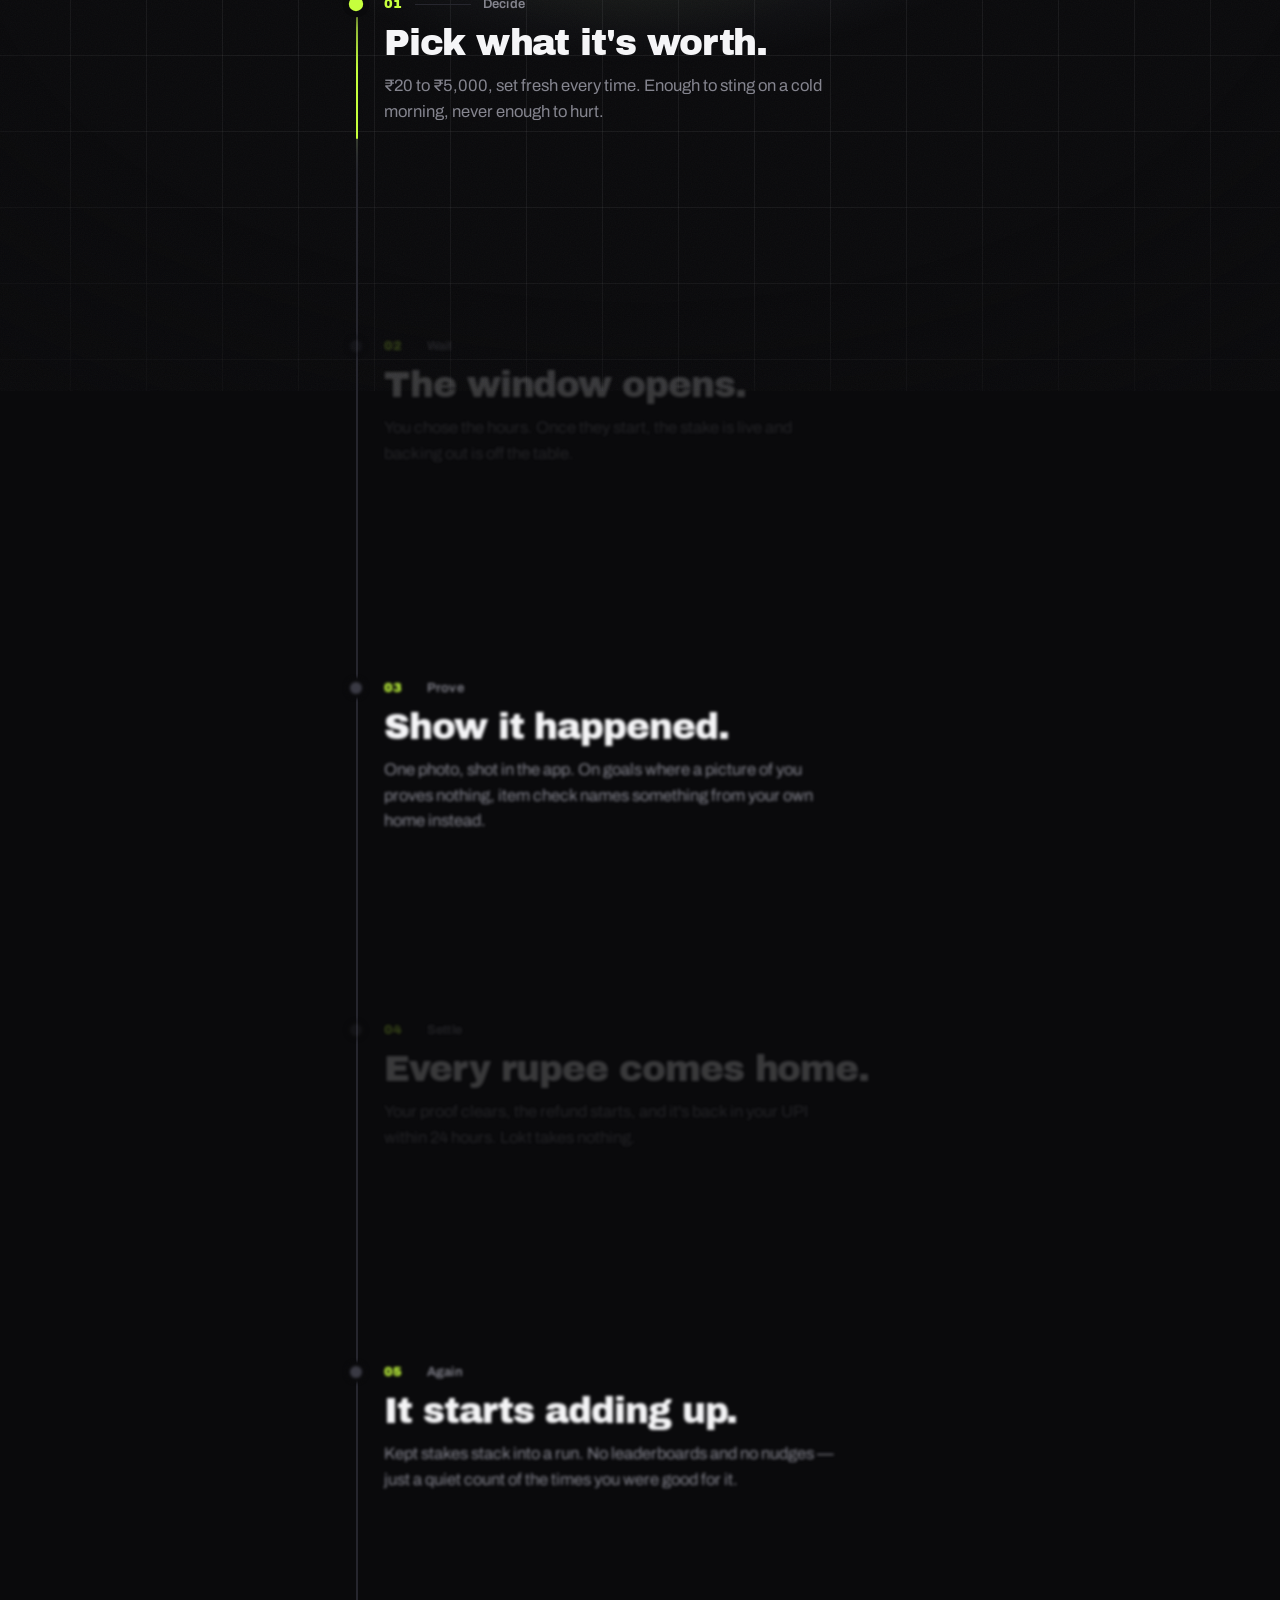
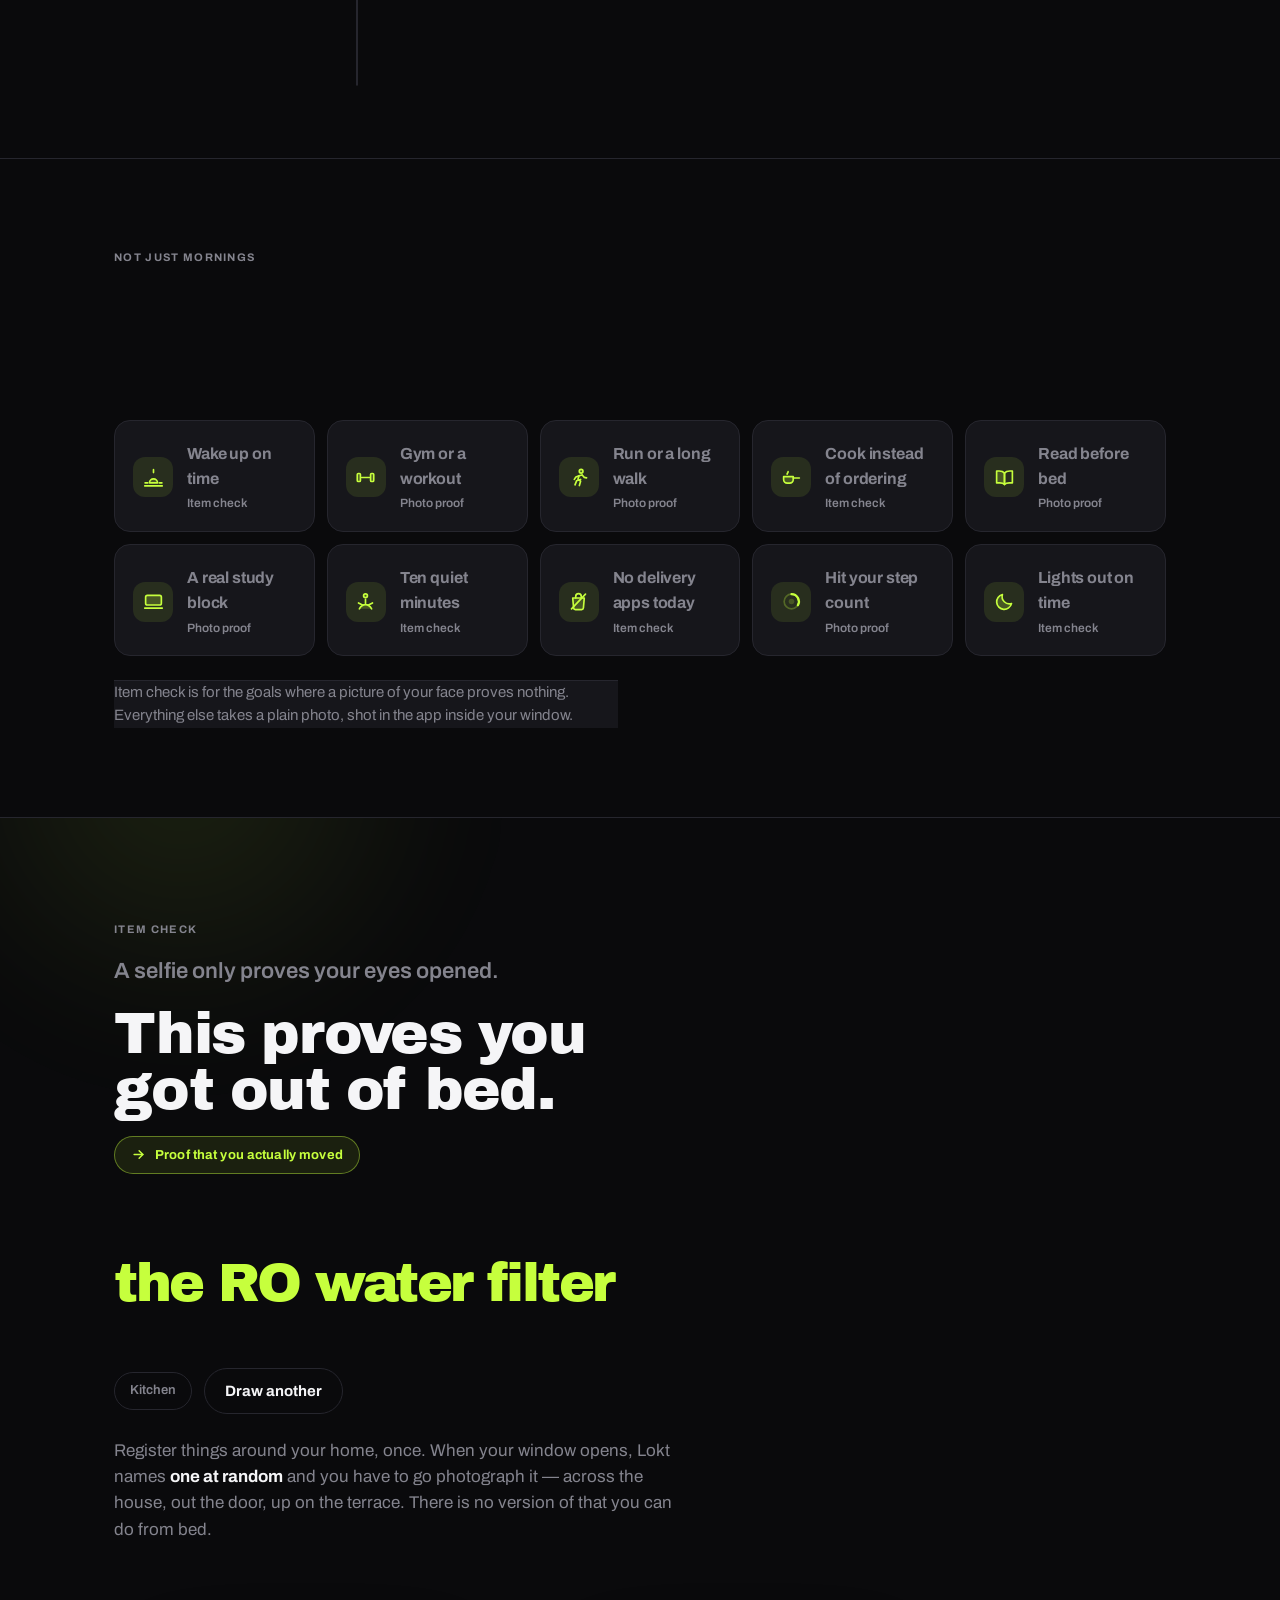
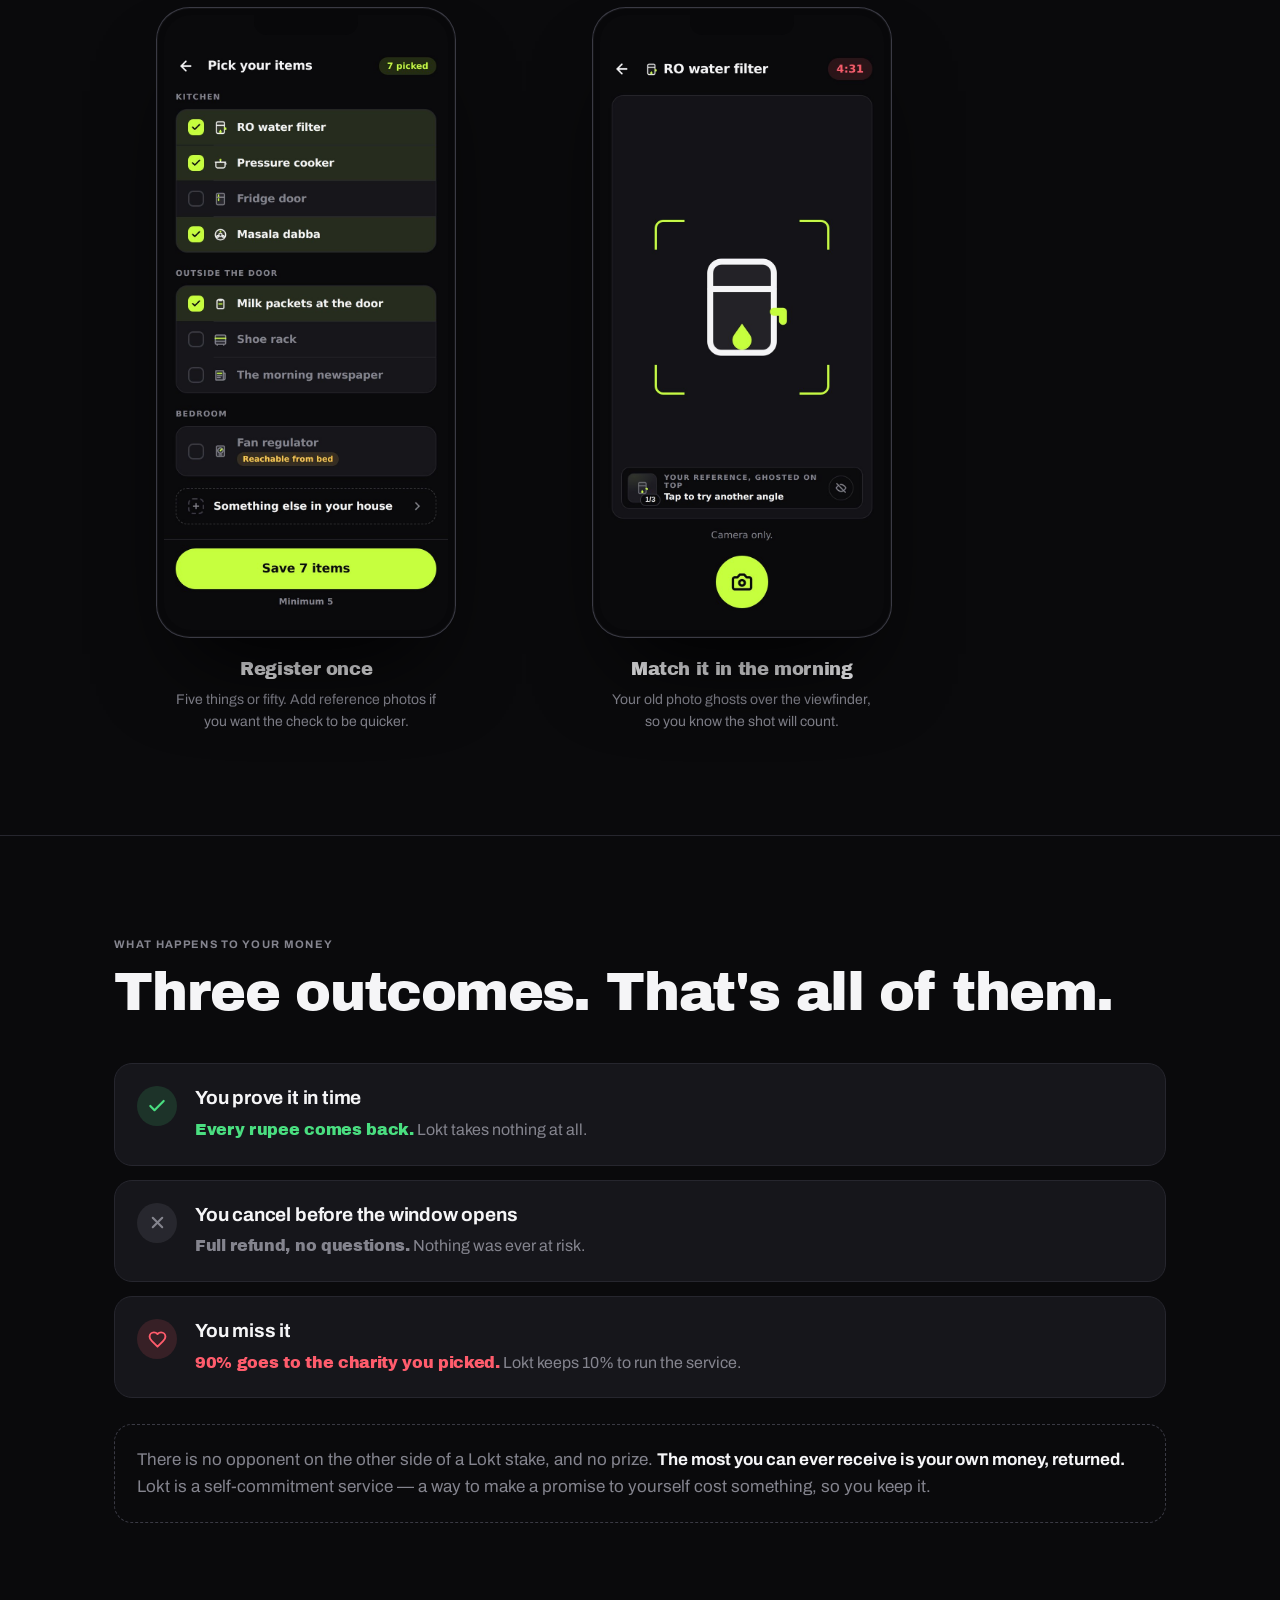
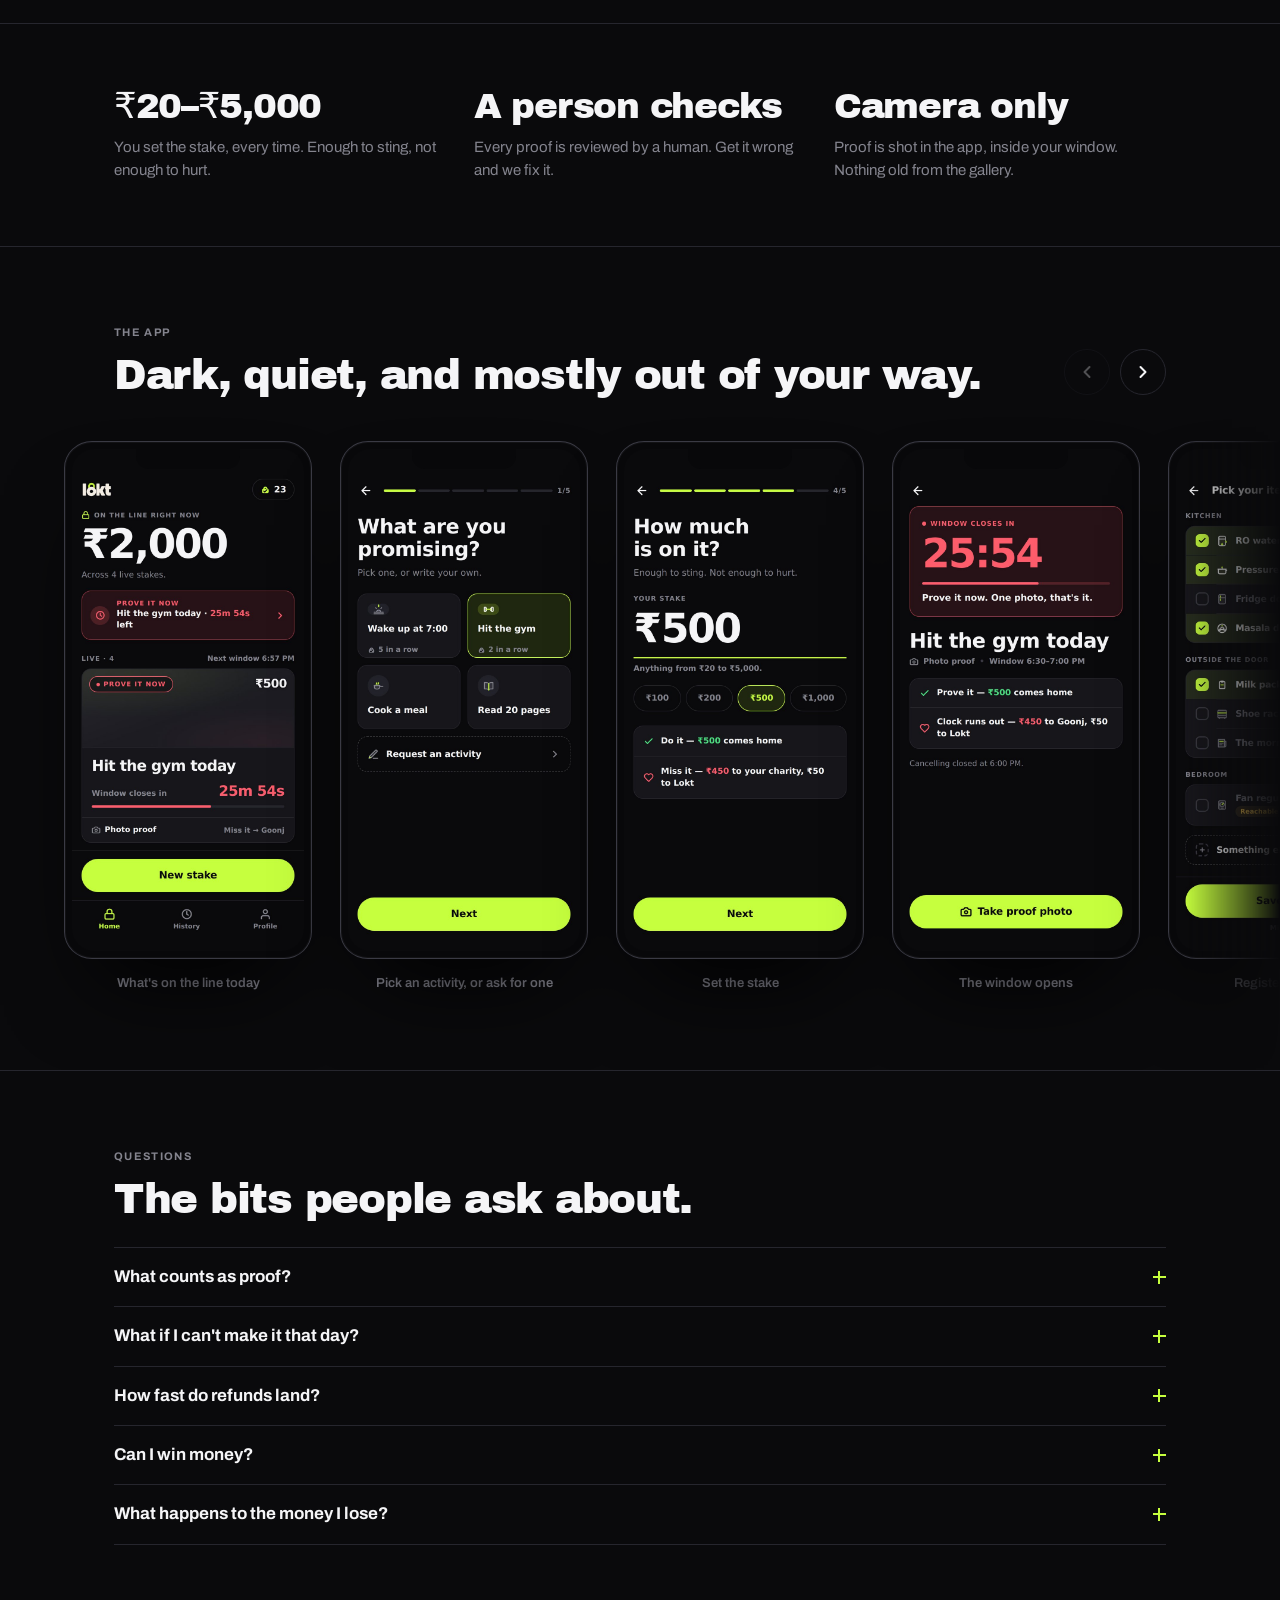
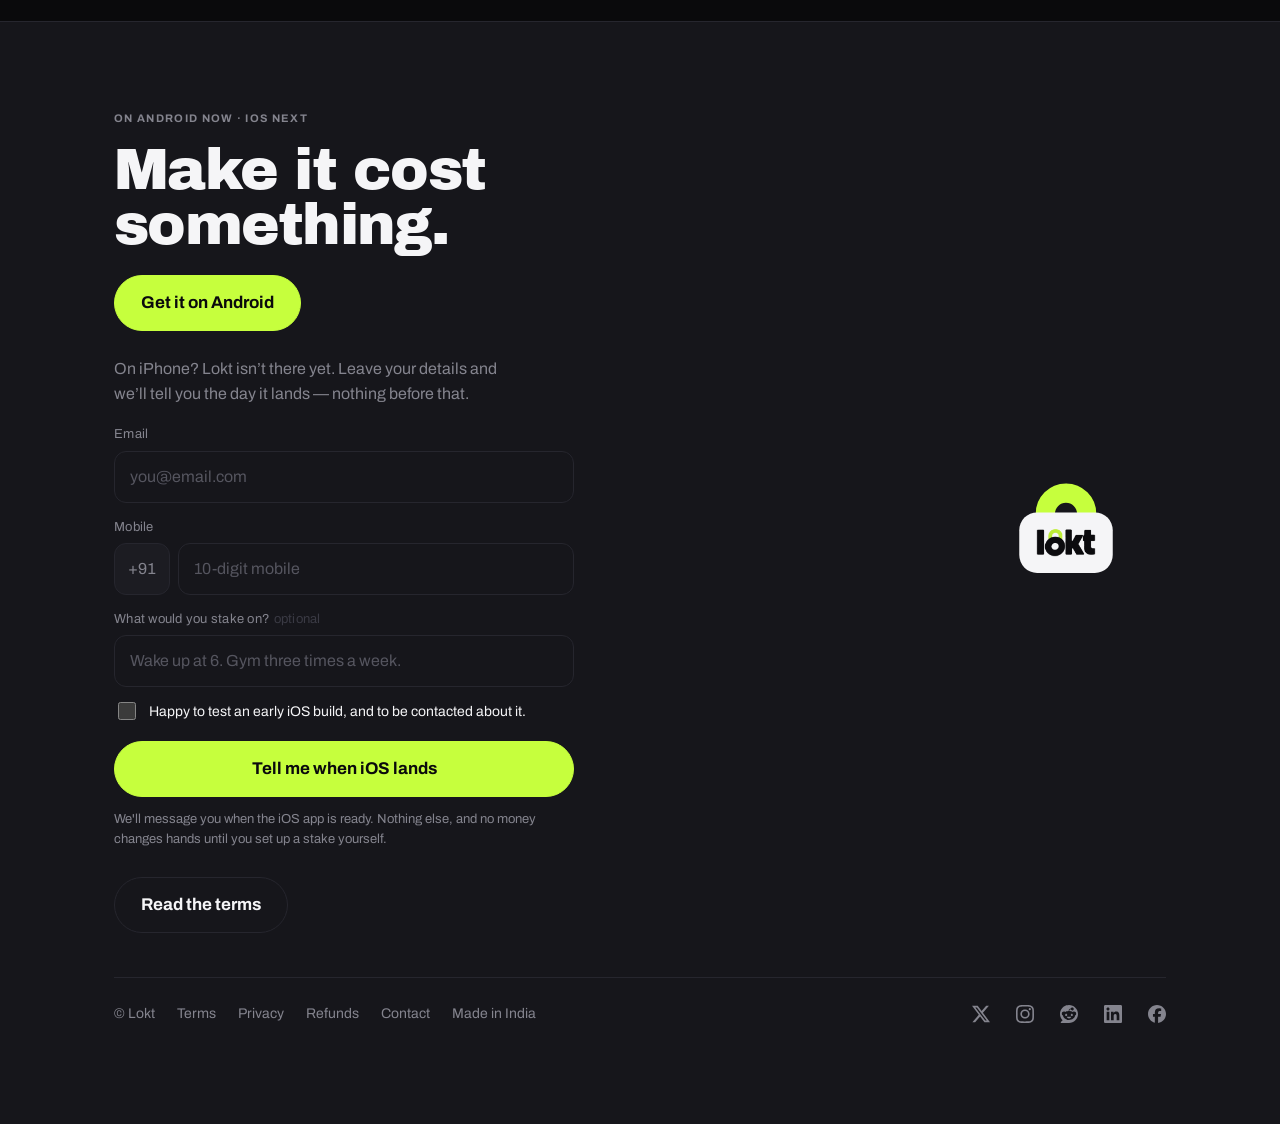
==== commit 9193f2df: "Android is live: link to the store, make the form the iOS list The site still said "Coming soon · An" ====
--- a/index.html
+++ b/index.html
@@ -634,7 +634,10 @@
 
 /* EARLY ACCESS FORM ---------------------------------------------------- */
 .anchor{display:block;position:relative;top:-90px;visibility:hidden}
-.ea{margin-top:26px;max-width:460px}
+.ios-hint{margin-top:16px;font-size:14.5px;color:var(--mut)}
+.ios-hint a{color:var(--ink);text-decoration:underline;text-underline-offset:3px}
+.ea-intro{margin-top:26px;max-width:46ch;font-size:16px;color:var(--mut)}
+.ea{margin-top:18px;max-width:460px}
 .ea-row{margin-bottom:14px}
 .ea-lab{display:block;font-size:13px;letter-spacing:.02em;color:var(--mut);margin-bottom:6px}
 .ea-opt{color:var(--line2)}
@@ -669,7 +672,7 @@
 <header class="top">
   <div class="wrap">
     <a class="mark" href="/" aria-label="Lokt home"><img src="/assets/landing/lokt-wordmark-white.png" alt="Lokt" width="84" height="42"></a>
-    <a class="btn btn--go" href="#early-access">Get early access</a>
+    <a class="btn btn--go" href="https://play.google.com/store/apps/details?id=com.lokt.app" rel="noopener">Get it on Android</a>
   </div>
   <div class="prog" id="prog" aria-hidden="true"></div>
 </header>
@@ -686,13 +689,14 @@
 
     <div class="wrap grid">
       <div>
-        <p class="eyebrow enter" style="--d:.02s">Coming soon &middot; Android first</p>
+        <p class="eyebrow enter" style="--d:.02s">Live on Android &middot; iOS next</p>
         <h1><span>Put money</span><span>on your</span><span>word.</span></h1>
         <p class="lede enter" style="--d:.34s">Pick a goal. Back it with your own cash. Prove it inside the window and every rupee comes home.</p>
         <div class="cta enter" style="--d:.42s">
-          <a class="btn btn--go btn--lg" href="#early-access">Get early access</a>
+          <a class="btn btn--go btn--lg" href="https://play.google.com/store/apps/details?id=com.lokt.app" rel="noopener">Get it on Android</a>
           <a class="btn btn--lg" href="#flow">See how it goes</a>
         </div>
+        <p class="ios-hint enter" style="--d:.46s">On iPhone? <a href="#early-access">Join the iOS list</a>.</p>
         <div class="pledge enter" style="--d:.5s">
           <span><b>&#8377;20&ndash;&#8377;5,000</b> a stake</span>
           <span><b>Free</b> to cancel before the window</span>
@@ -1044,8 +1048,15 @@
     <div class="wrap">
       <div class="grid">
         <div class="rise">
-          <p class="eyebrow">Coming soon &middot; Android first</p>
+          <p class="eyebrow">On Android now &middot; iOS next</p>
           <h2>Make it cost something.</h2>
+          <div class="cta" style="margin-top:22px">
+            <a class="btn btn--go btn--lg" href="https://play.google.com/store/apps/details?id=com.lokt.app" rel="noopener">Get it on Android</a>
+          </div>
+
+          <p class="ea-intro">On iPhone? Lokt isn’t there yet. Leave your details and we’ll
+            tell you the day it lands — nothing before that.</p>
+
           <div class="ea-note" id="eaNote" role="status" aria-live="polite"></div>
 
           <form class="ea" id="eaForm" method="post"
@@ -1074,7 +1085,7 @@
 
             <label class="ea-check">
               <input type="checkbox" name="tester" value="on">
-              <span>Happy to be an early tester, and to be contacted about it.</span>
+              <span>Happy to test an early iOS build, and to be contacted about it.</span>
             </label>
 
             <div class="ea-hp" aria-hidden="true">
@@ -1082,9 +1093,9 @@
               <input id="eaWebsite" name="website" type="text" tabindex="-1" autocomplete="off">
             </div>
 
-            <button class="btn btn--go btn--lg ea-submit" type="submit">Get early access</button>
-            <p class="ea-fine">We'll message you when access opens. Nothing else, and no money
-              changes hands until you set up a stake yourself.</p>
+            <button class="btn btn--go btn--lg ea-submit" type="submit">Tell me when iOS lands</button>
+            <p class="ea-fine">We'll message you when the iOS app is ready. Nothing else, and no
+              money changes hands until you set up a stake yourself.</p>
           </form>
 
           <div class="cta">
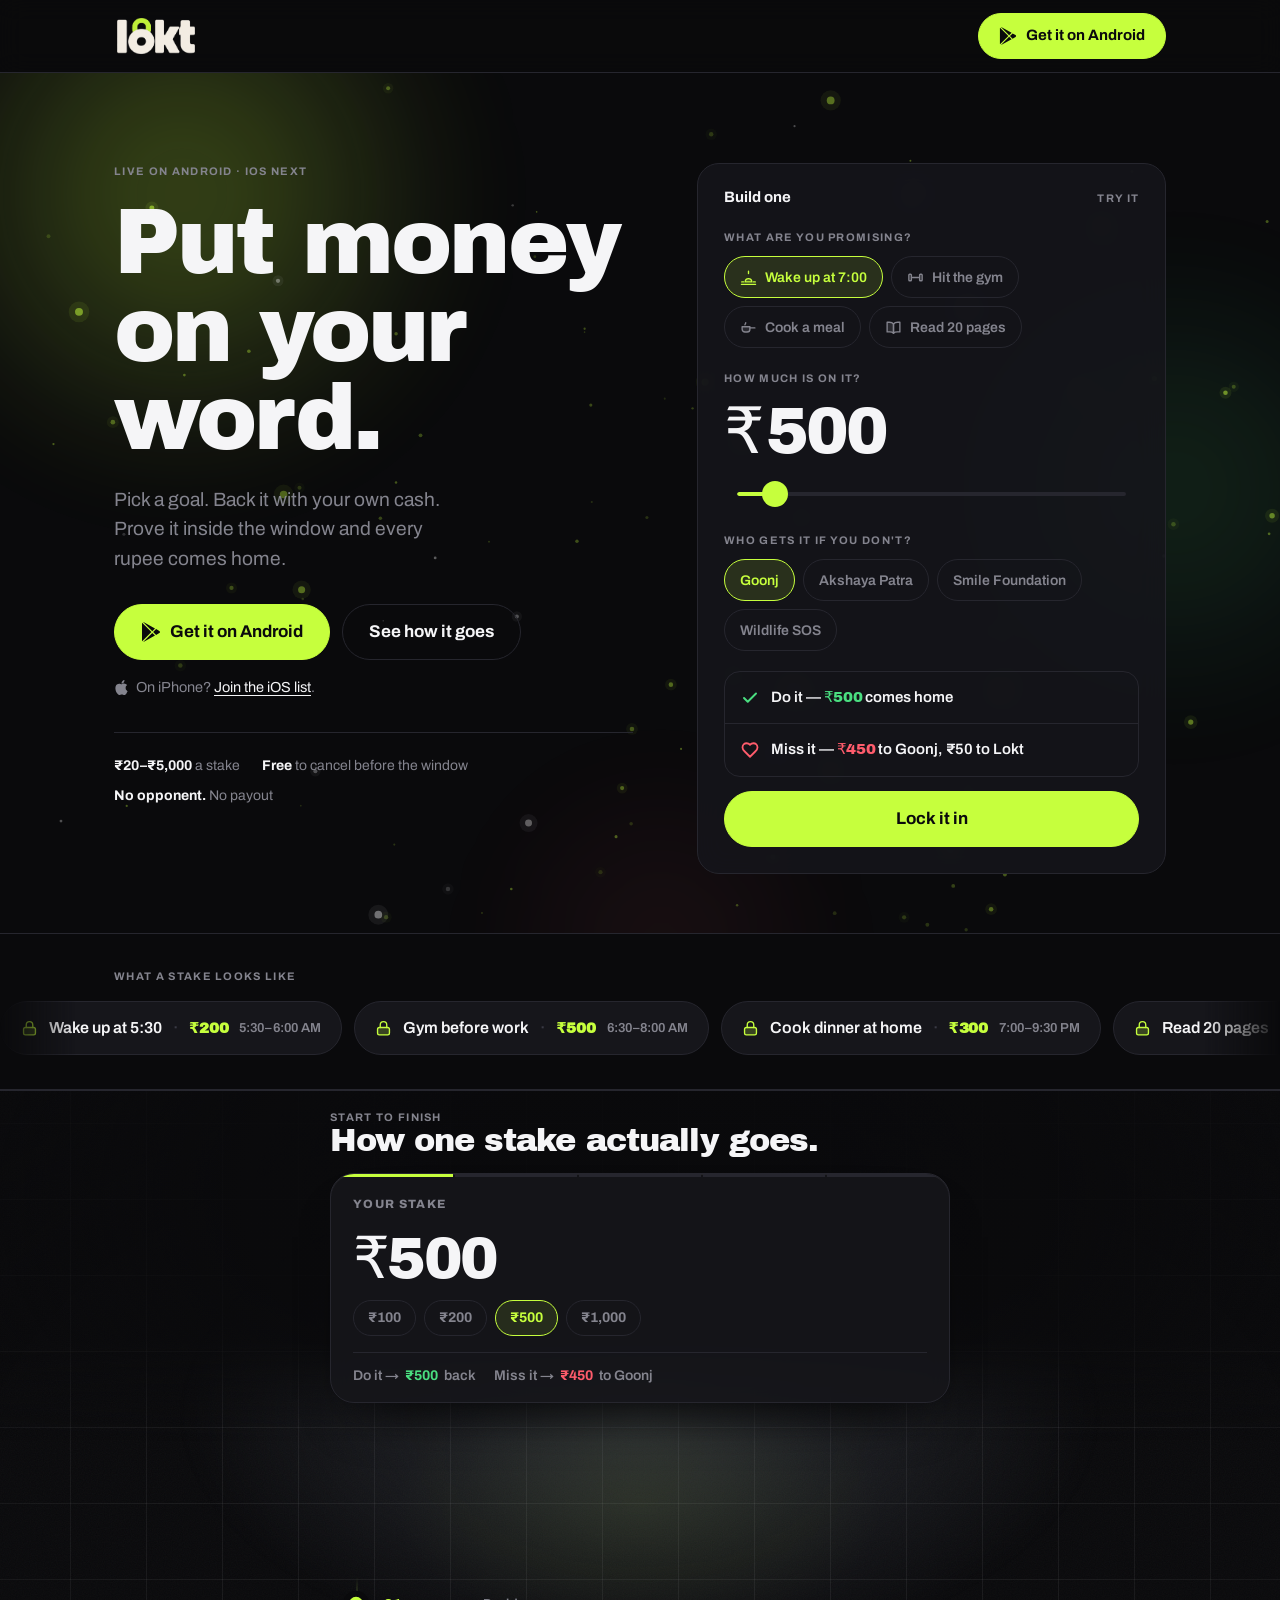
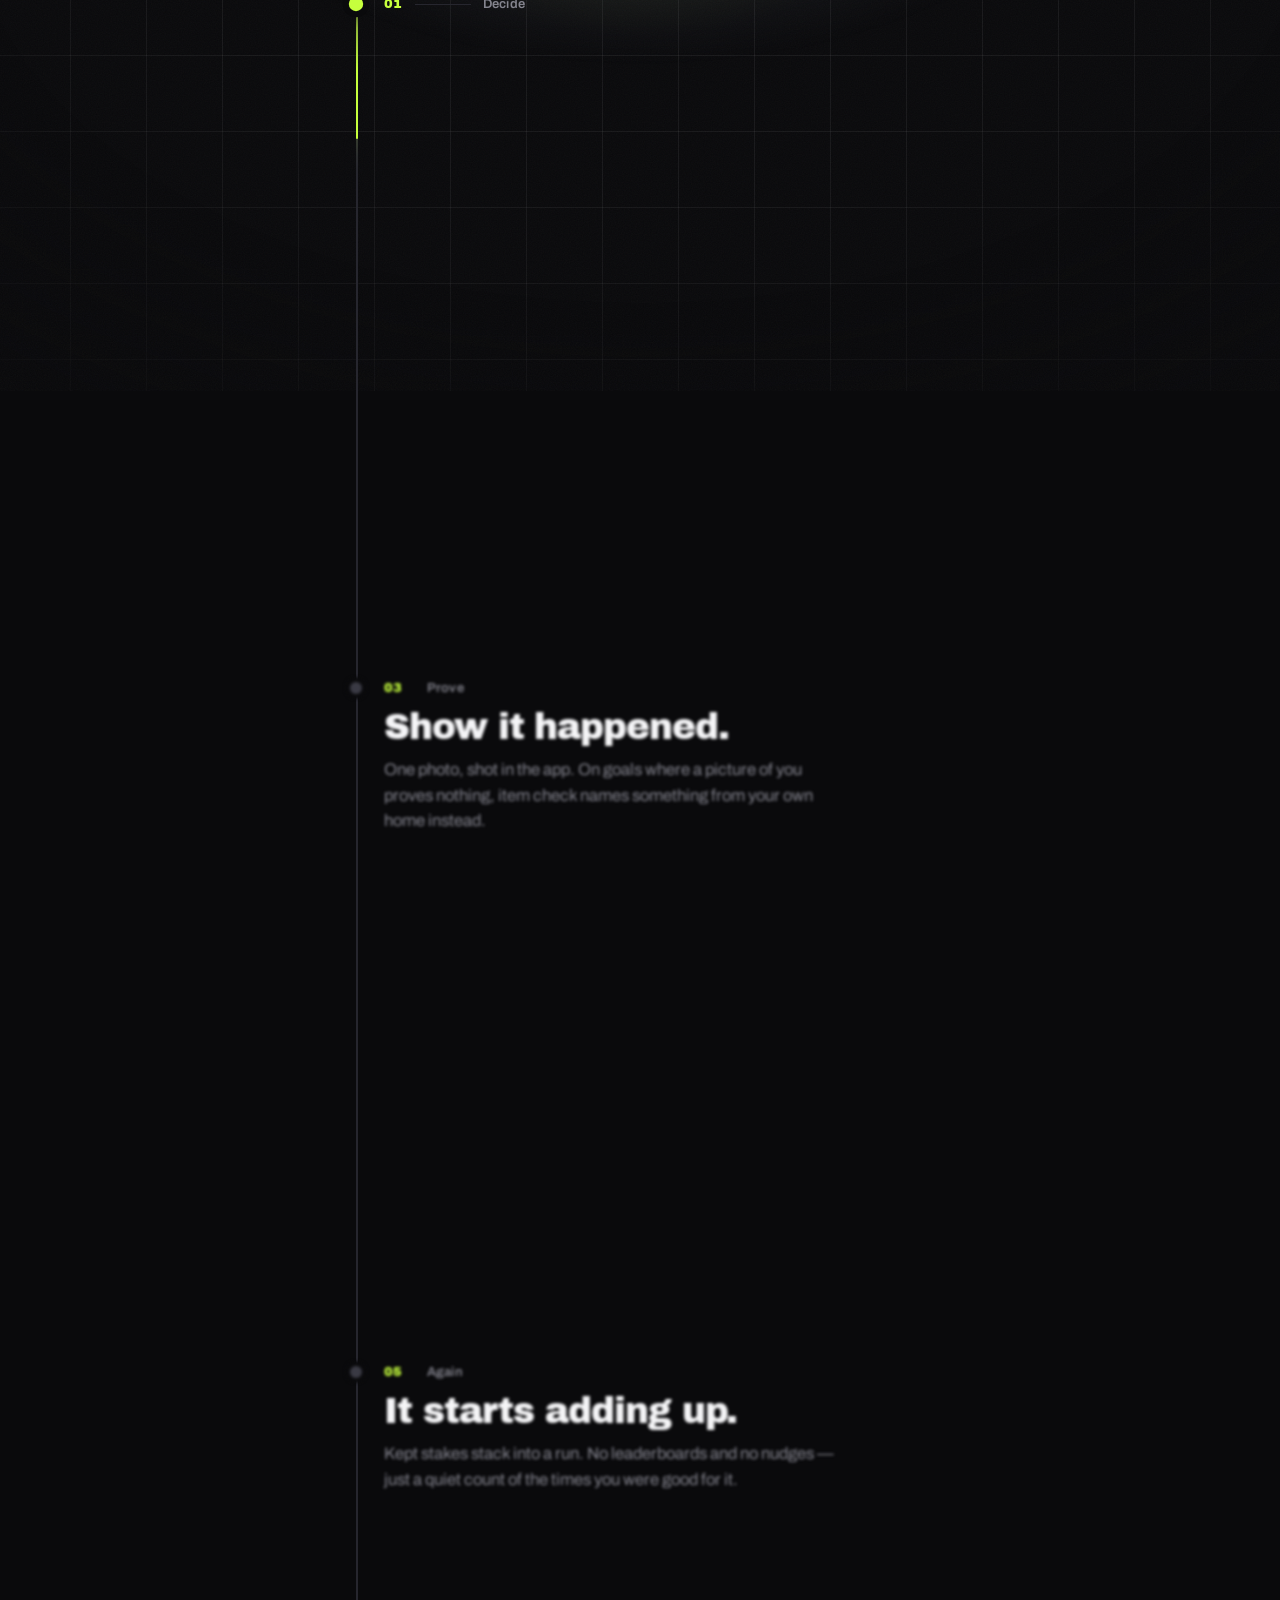
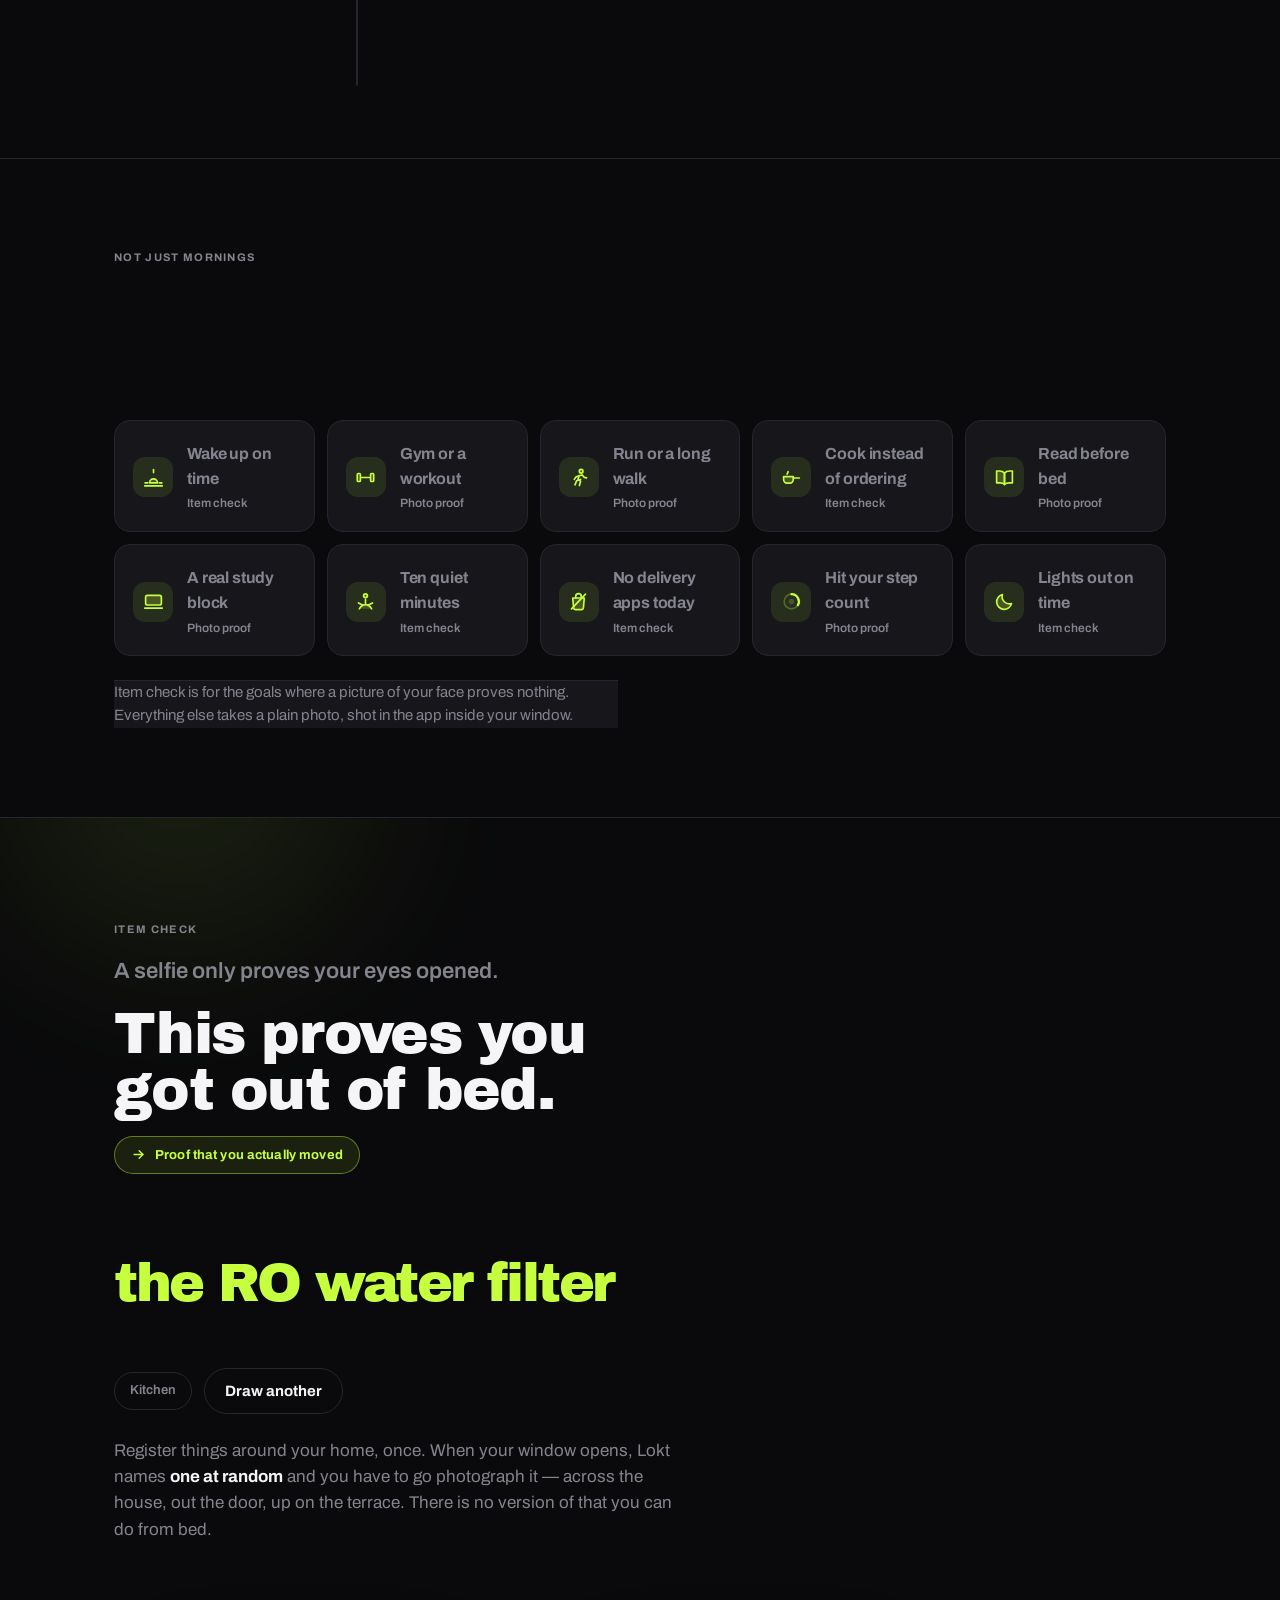
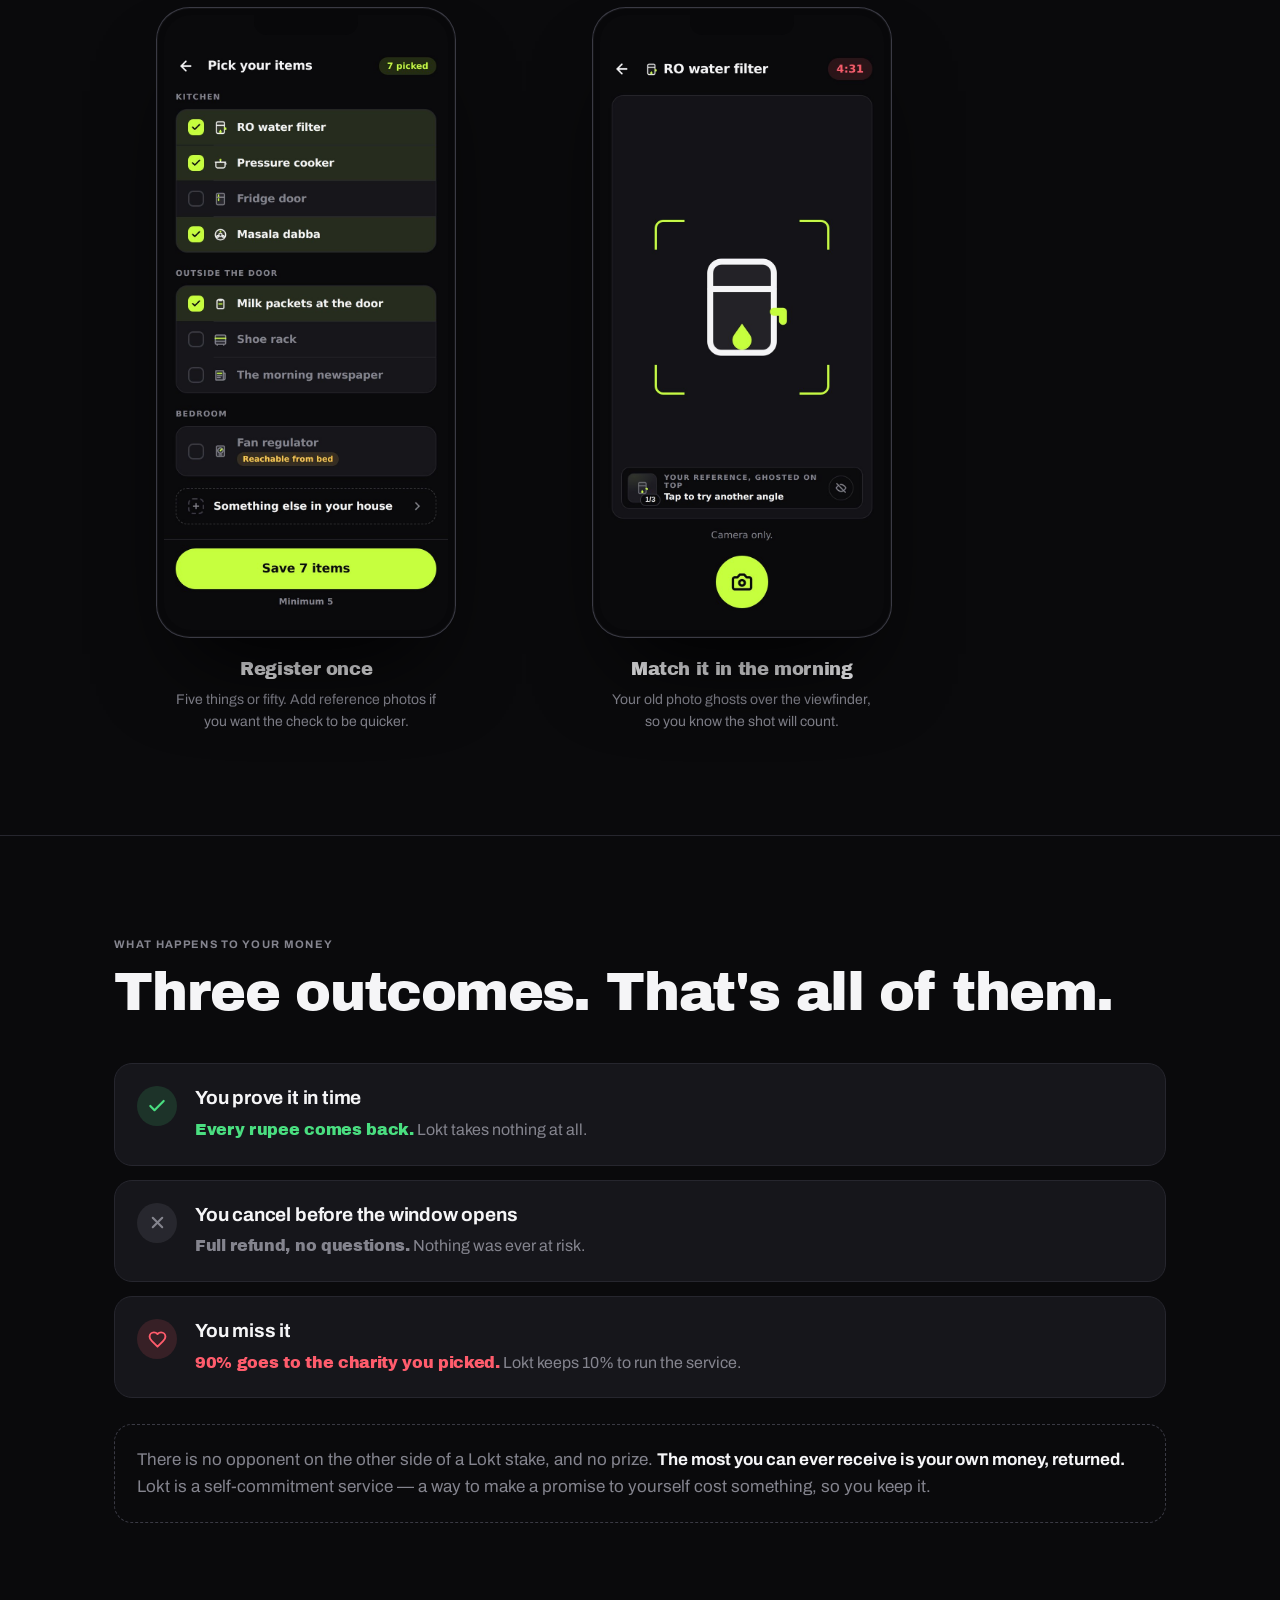
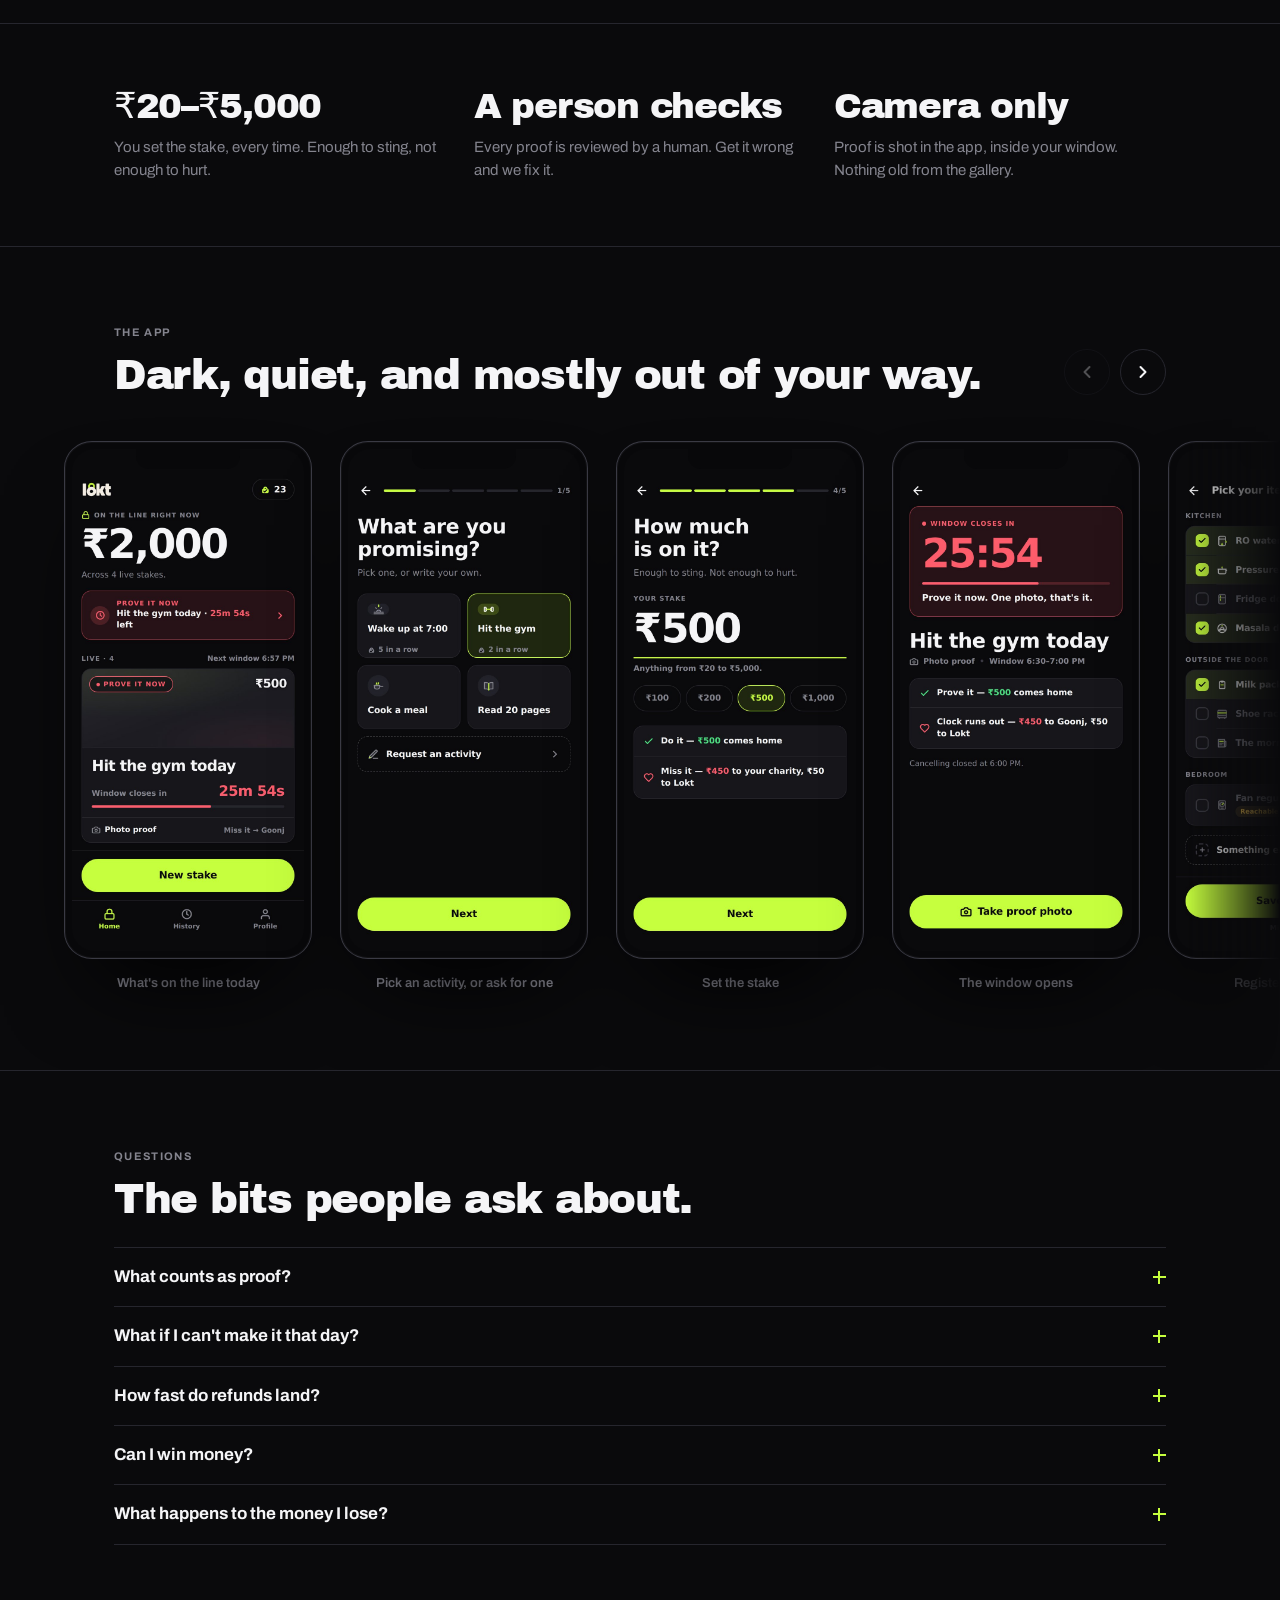
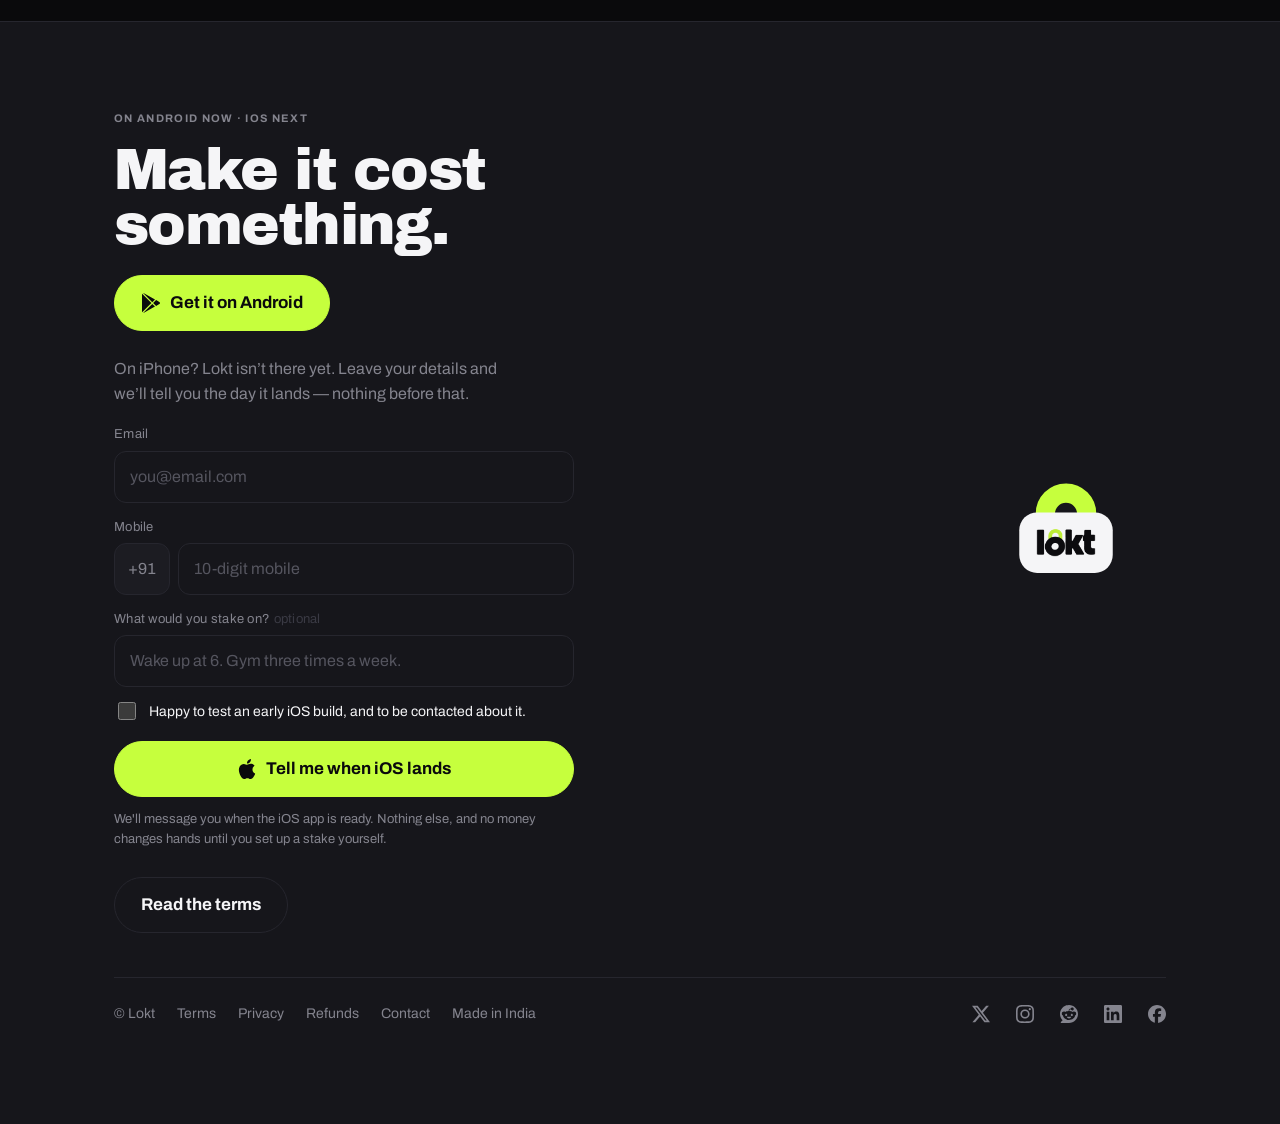
==== commit f6e5c657: "Add store glyphs to the platform calls to action A text-only "Get it on Android" reads as a link, no" ====
--- a/index.html
+++ b/index.html
@@ -634,7 +634,10 @@
 
 /* EARLY ACCESS FORM ---------------------------------------------------- */
 .anchor{display:block;position:relative;top:-90px;visibility:hidden}
-.ios-hint{margin-top:16px;font-size:14.5px;color:var(--mut)}
+.bico{width:18px;height:18px;flex:0 0 auto}
+.btn--lg .bico{width:20px;height:20px}
+.ios-hint{margin-top:16px;font-size:14.5px;color:var(--mut);display:flex;align-items:center;gap:7px}
+.ios-hint .bico{width:15px;height:15px;color:var(--mut)}
 .ios-hint a{color:var(--ink);text-decoration:underline;text-underline-offset:3px}
 .ea-intro{margin-top:26px;max-width:46ch;font-size:16px;color:var(--mut)}
 .ea{margin-top:18px;max-width:460px}
@@ -672,7 +675,7 @@
 <header class="top">
   <div class="wrap">
     <a class="mark" href="/" aria-label="Lokt home"><img src="/assets/landing/lokt-wordmark-white.png" alt="Lokt" width="84" height="42"></a>
-    <a class="btn btn--go" href="https://play.google.com/store/apps/details?id=com.lokt.app" rel="noopener">Get it on Android</a>
+    <a class="btn btn--go" href="https://play.google.com/store/apps/details?id=com.lokt.app" rel="noopener"><svg class="bico" viewBox="0 0 24 24" fill="currentColor" aria-hidden="true"><path d="M22.018 13.298l-3.919 2.218-3.515-3.493 3.543-3.521 3.891 2.202a1.49 1.49 0 0 1 0 2.594zM1.337.924a1.486 1.486 0 0 0-.112.568v21.017c0 .217.045.419.124.6l11.155-11.087L1.337.924zm12.207 10.065l3.258-3.238L3.45.195a1.466 1.466 0 0 0-.946-.179l11.04 10.973zm0 2.067l-11 10.933c.298.036.612-.016.906-.183l13.324-7.54-3.23-3.21z"/></svg>Get it on Android</a>
   </div>
   <div class="prog" id="prog" aria-hidden="true"></div>
 </header>
@@ -693,10 +696,10 @@
         <h1><span>Put money</span><span>on your</span><span>word.</span></h1>
         <p class="lede enter" style="--d:.34s">Pick a goal. Back it with your own cash. Prove it inside the window and every rupee comes home.</p>
         <div class="cta enter" style="--d:.42s">
-          <a class="btn btn--go btn--lg" href="https://play.google.com/store/apps/details?id=com.lokt.app" rel="noopener">Get it on Android</a>
+          <a class="btn btn--go btn--lg" href="https://play.google.com/store/apps/details?id=com.lokt.app" rel="noopener"><svg class="bico" viewBox="0 0 24 24" fill="currentColor" aria-hidden="true"><path d="M22.018 13.298l-3.919 2.218-3.515-3.493 3.543-3.521 3.891 2.202a1.49 1.49 0 0 1 0 2.594zM1.337.924a1.486 1.486 0 0 0-.112.568v21.017c0 .217.045.419.124.6l11.155-11.087L1.337.924zm12.207 10.065l3.258-3.238L3.45.195a1.466 1.466 0 0 0-.946-.179l11.04 10.973zm0 2.067l-11 10.933c.298.036.612-.016.906-.183l13.324-7.54-3.23-3.21z"/></svg>Get it on Android</a>
           <a class="btn btn--lg" href="#flow">See how it goes</a>
         </div>
-        <p class="ios-hint enter" style="--d:.46s">On iPhone? <a href="#early-access">Join the iOS list</a>.</p>
+        <p class="ios-hint enter" style="--d:.46s"><svg class="bico" viewBox="0 0 24 24" fill="currentColor" aria-hidden="true"><path d="M12.152 6.896c-.948 0-2.415-1.078-3.96-1.04-2.04.027-3.91 1.183-4.961 3.014-2.117 3.675-.546 9.103 1.519 12.09 1.013 1.454 2.208 3.09 3.792 3.039 1.52-.065 2.09-.987 3.935-.987 1.831 0 2.35.987 3.96.948 1.637-.026 2.676-1.48 3.676-2.948 1.156-1.688 1.636-3.325 1.662-3.415-.039-.013-3.182-1.221-3.22-4.857-.026-3.04 2.48-4.494 2.597-4.559-1.429-2.09-3.623-2.324-4.39-2.376-2-.156-3.675 1.09-4.61 1.09zM15.53 3.83c.843-1.012 1.4-2.427 1.245-3.83-1.207.052-2.662.805-3.532 1.818-.78.896-1.454 2.338-1.273 3.714 1.338.104 2.715-.688 3.559-1.701"/></svg><span>On iPhone? <a href="#early-access">Join the iOS list</a>.</span></p>
         <div class="pledge enter" style="--d:.5s">
           <span><b>&#8377;20&ndash;&#8377;5,000</b> a stake</span>
           <span><b>Free</b> to cancel before the window</span>
@@ -1051,7 +1054,7 @@
           <p class="eyebrow">On Android now &middot; iOS next</p>
           <h2>Make it cost something.</h2>
           <div class="cta" style="margin-top:22px">
-            <a class="btn btn--go btn--lg" href="https://play.google.com/store/apps/details?id=com.lokt.app" rel="noopener">Get it on Android</a>
+            <a class="btn btn--go btn--lg" href="https://play.google.com/store/apps/details?id=com.lokt.app" rel="noopener"><svg class="bico" viewBox="0 0 24 24" fill="currentColor" aria-hidden="true"><path d="M22.018 13.298l-3.919 2.218-3.515-3.493 3.543-3.521 3.891 2.202a1.49 1.49 0 0 1 0 2.594zM1.337.924a1.486 1.486 0 0 0-.112.568v21.017c0 .217.045.419.124.6l11.155-11.087L1.337.924zm12.207 10.065l3.258-3.238L3.45.195a1.466 1.466 0 0 0-.946-.179l11.04 10.973zm0 2.067l-11 10.933c.298.036.612-.016.906-.183l13.324-7.54-3.23-3.21z"/></svg>Get it on Android</a>
           </div>
 
           <p class="ea-intro">On iPhone? Lokt isn’t there yet. Leave your details and we’ll
@@ -1093,7 +1096,7 @@
               <input id="eaWebsite" name="website" type="text" tabindex="-1" autocomplete="off">
             </div>
 
-            <button class="btn btn--go btn--lg ea-submit" type="submit">Tell me when iOS lands</button>
+            <button class="btn btn--go btn--lg ea-submit" type="submit"><svg class="bico" viewBox="0 0 24 24" fill="currentColor" aria-hidden="true"><path d="M12.152 6.896c-.948 0-2.415-1.078-3.96-1.04-2.04.027-3.91 1.183-4.961 3.014-2.117 3.675-.546 9.103 1.519 12.09 1.013 1.454 2.208 3.09 3.792 3.039 1.52-.065 2.09-.987 3.935-.987 1.831 0 2.35.987 3.96.948 1.637-.026 2.676-1.48 3.676-2.948 1.156-1.688 1.636-3.325 1.662-3.415-.039-.013-3.182-1.221-3.22-4.857-.026-3.04 2.48-4.494 2.597-4.559-1.429-2.09-3.623-2.324-4.39-2.376-2-.156-3.675 1.09-4.61 1.09zM15.53 3.83c.843-1.012 1.4-2.427 1.245-3.83-1.207.052-2.662.805-3.532 1.818-.78.896-1.454 2.338-1.273 3.714 1.338.104 2.715-.688 3.559-1.701"/></svg>Tell me when iOS lands</button>
             <p class="ea-fine">We'll message you when the iOS app is ready. Nothing else, and no
               money changes hands until you set up a stake yourself.</p>
           </form>
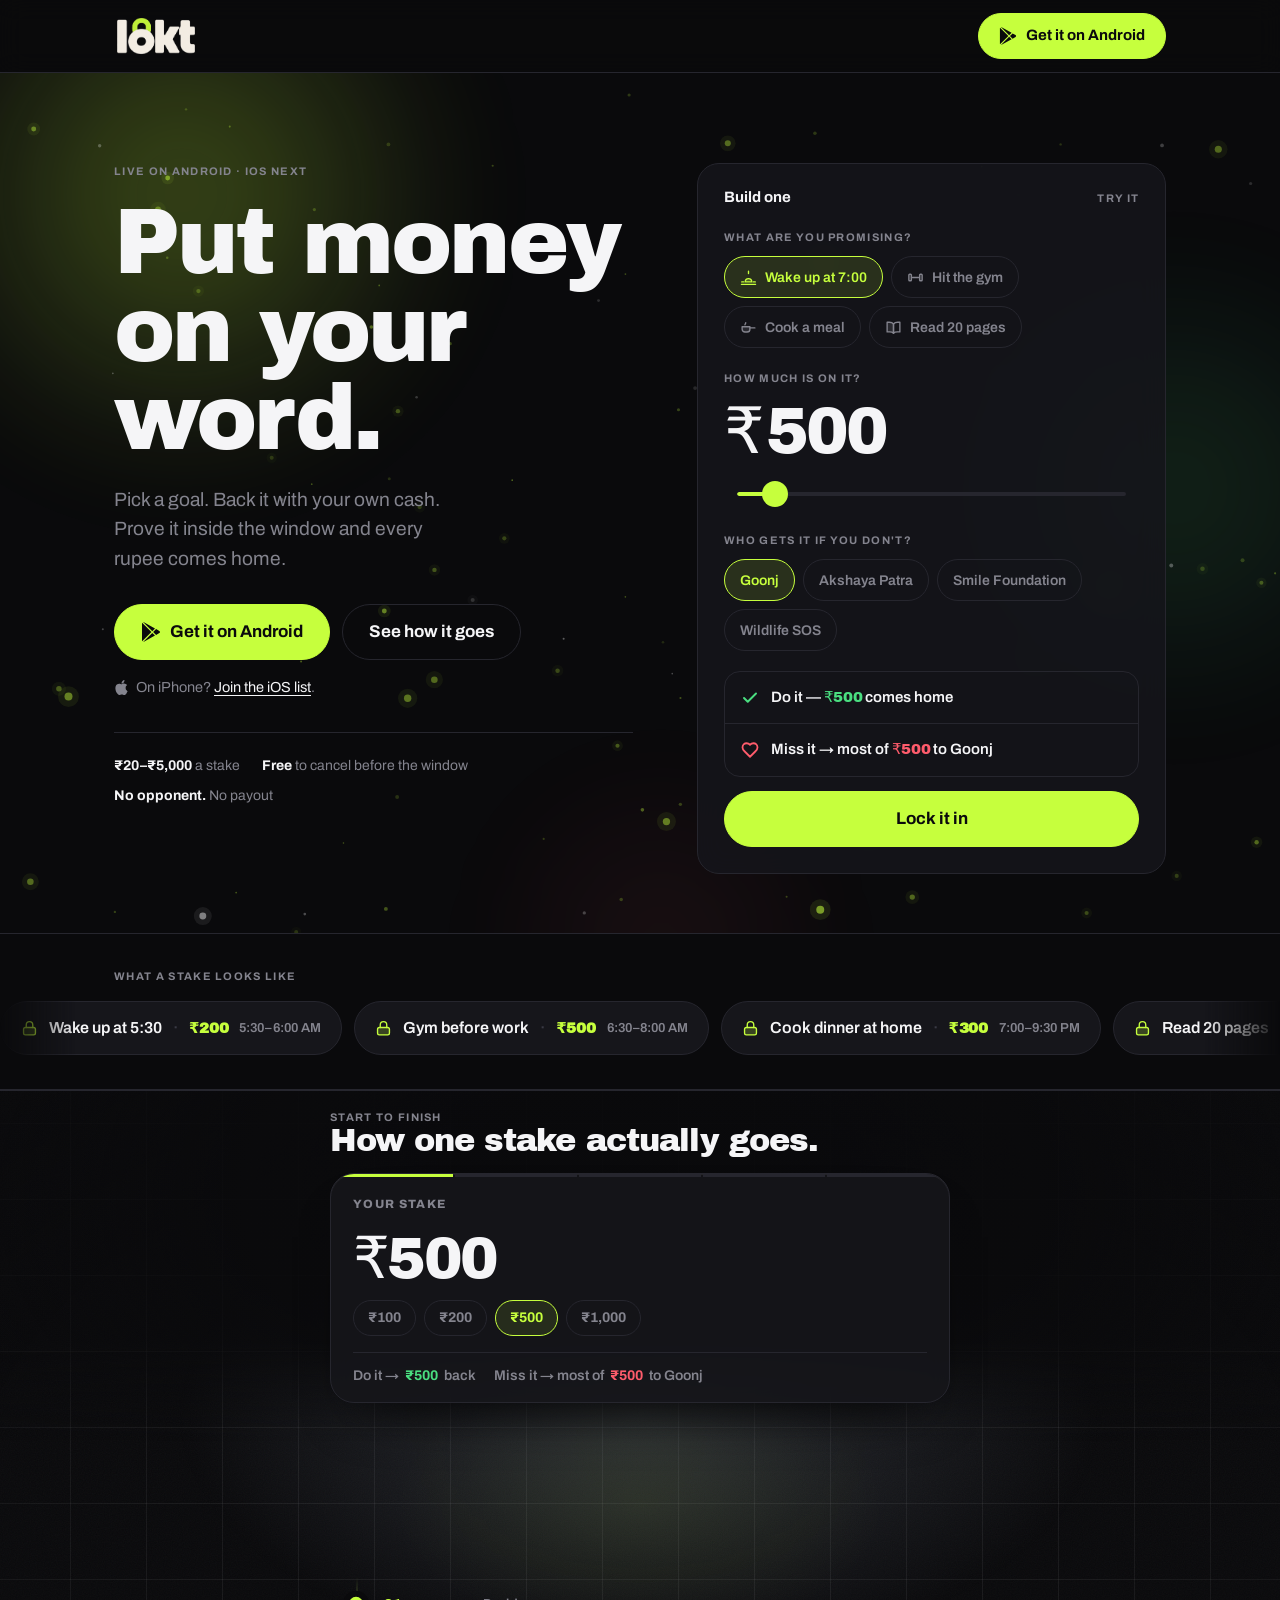
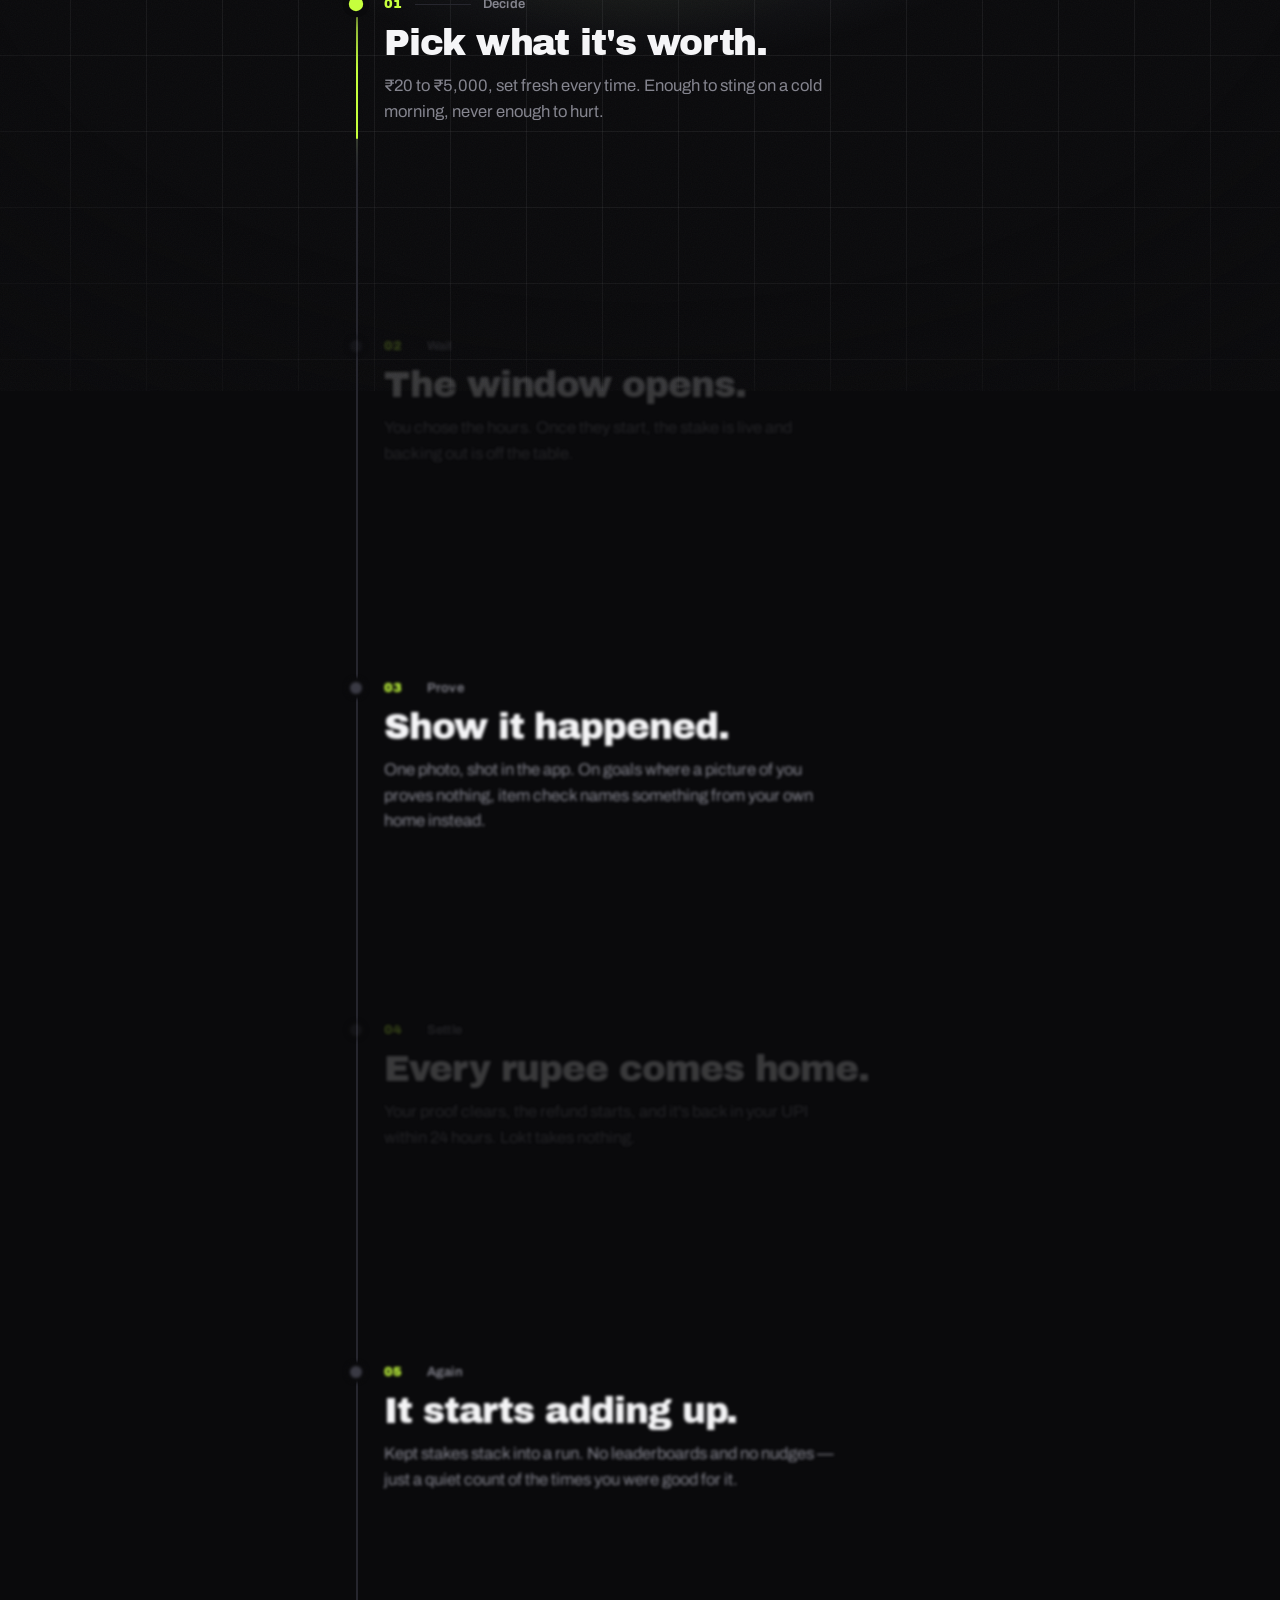
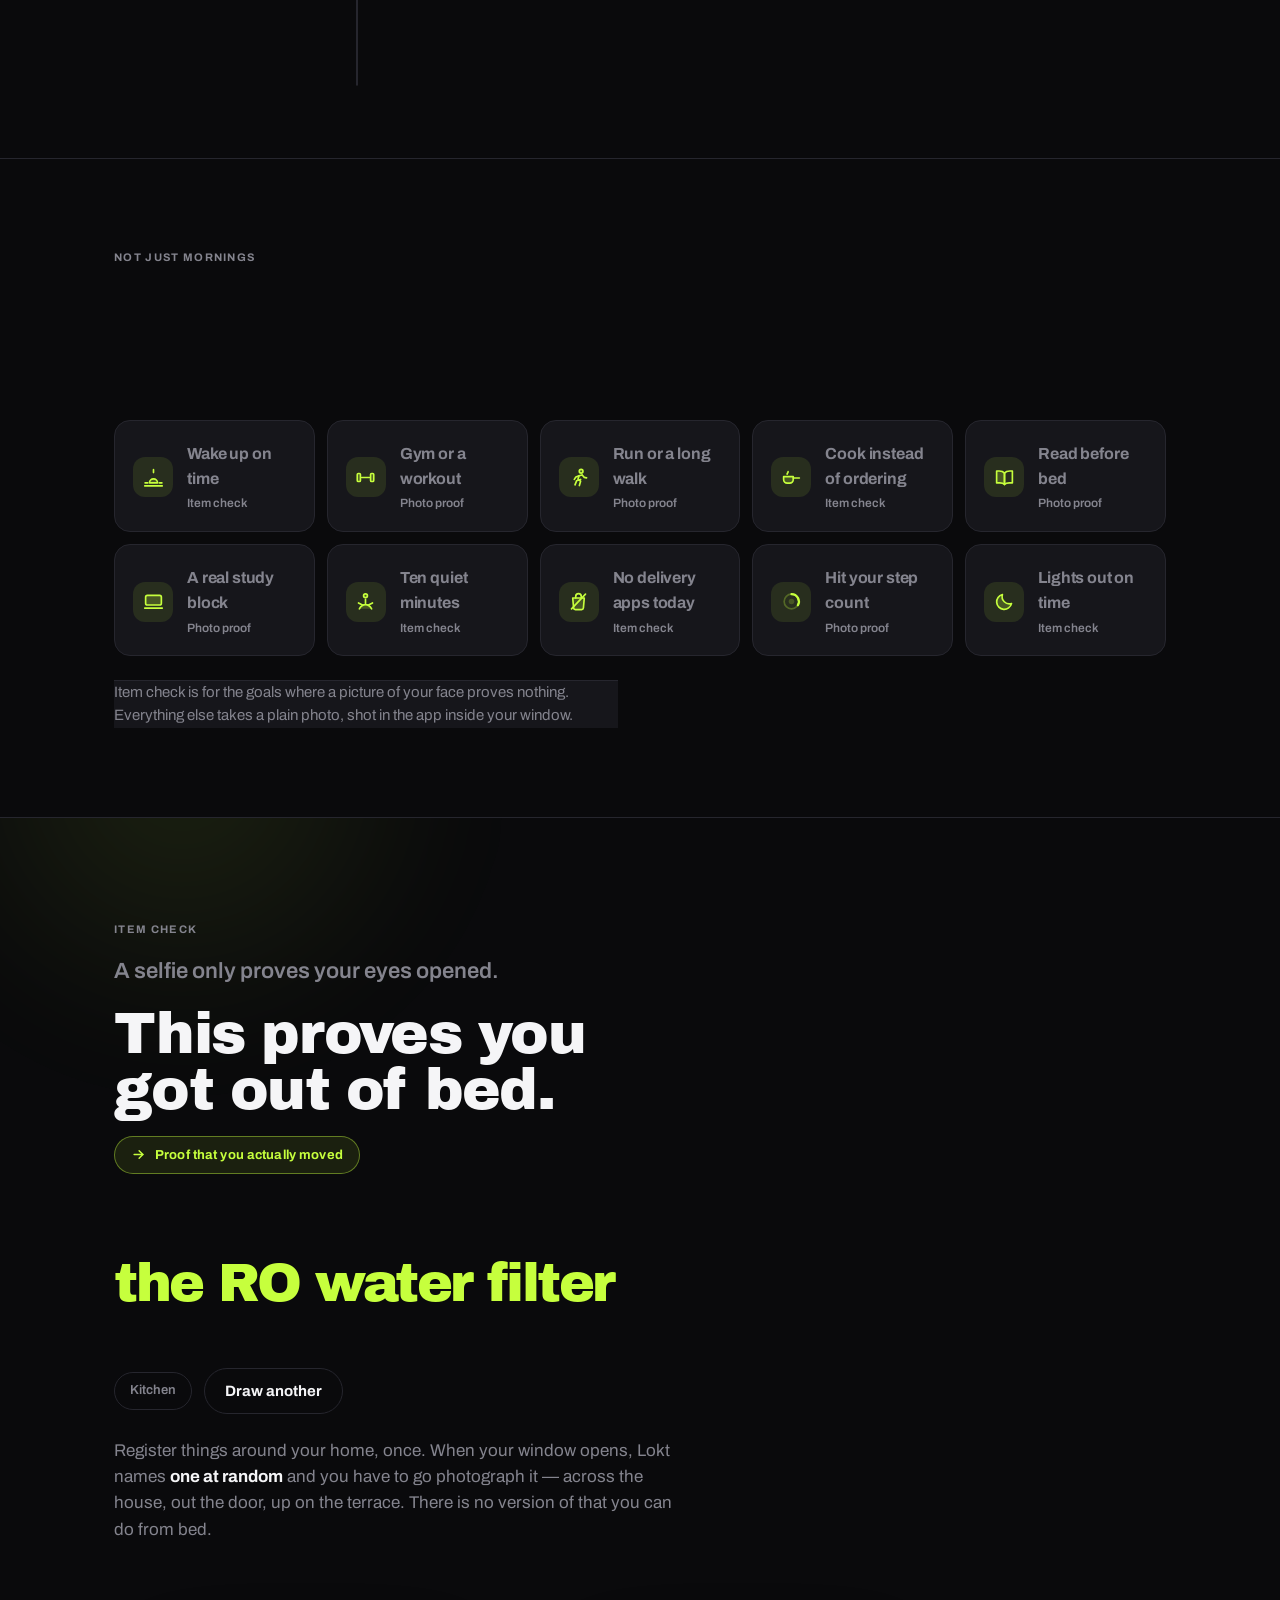
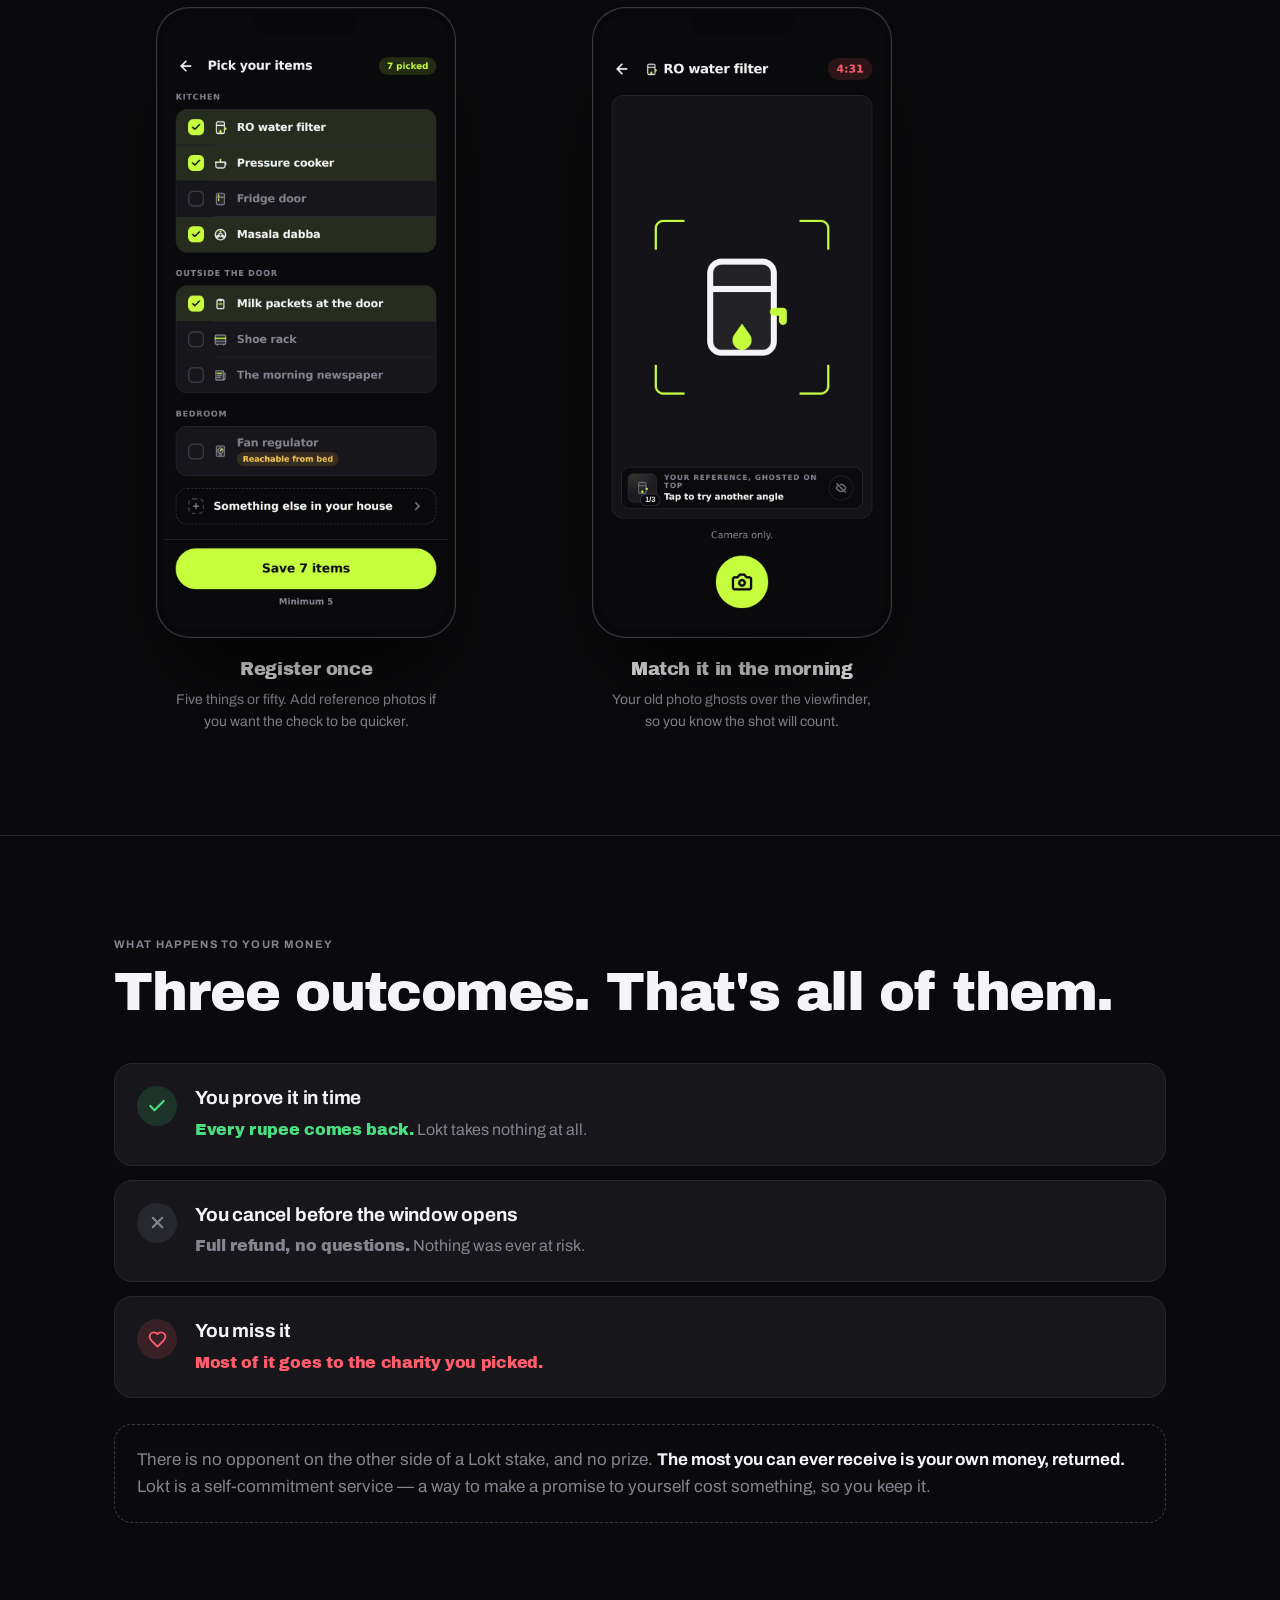
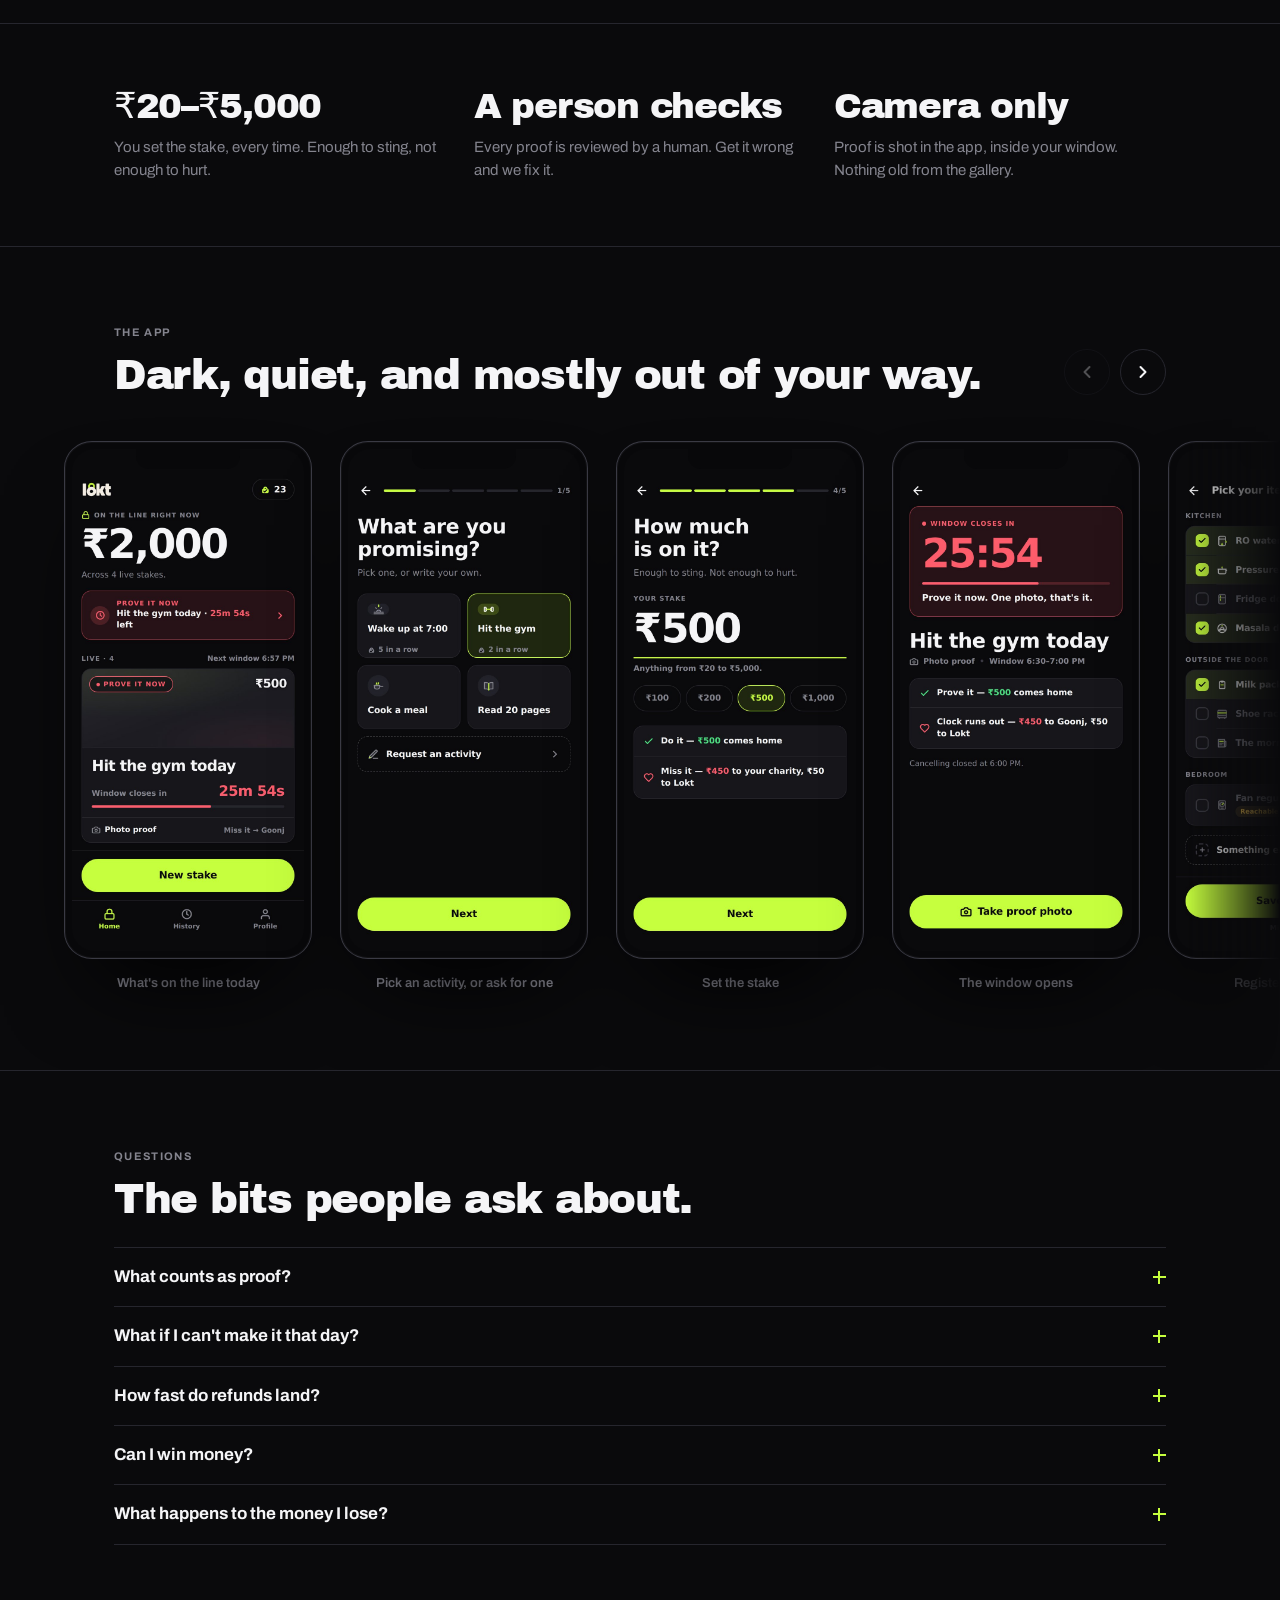
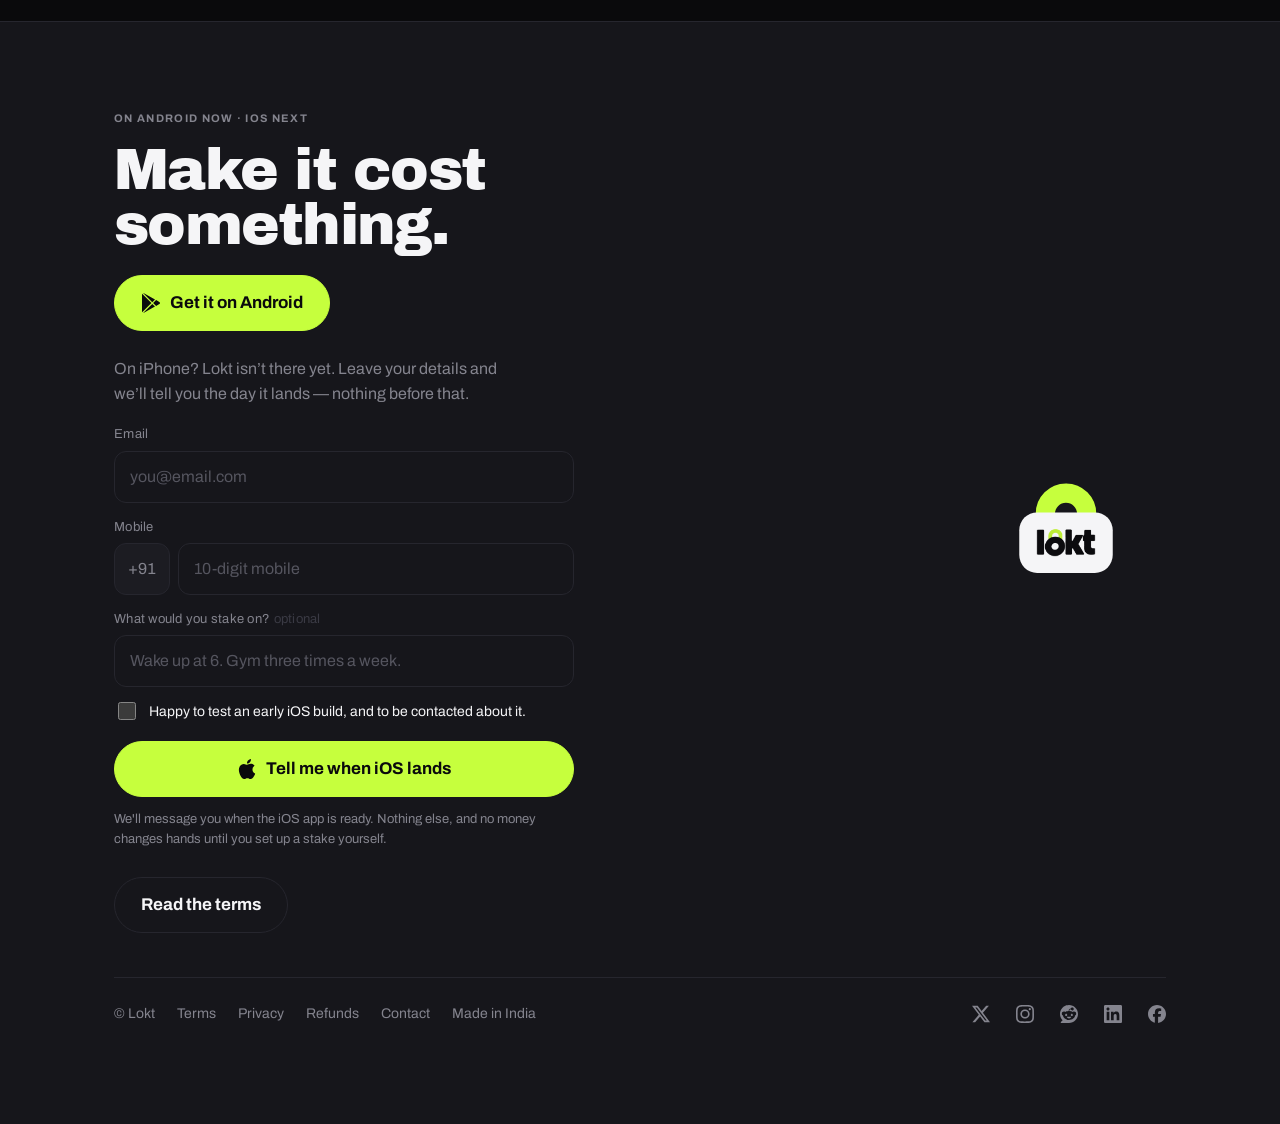
==== commit 8031eb19: "Stop quoting Lokt's share in everyday copy The split stays in the FAQ answer, Terms and Refund pages" ====
--- a/index.html
+++ b/index.html
@@ -4,7 +4,7 @@
 <meta charset="utf-8">
 <meta name="viewport" content="width=device-width, initial-scale=1, viewport-fit=cover">
 <title>Lokt — put money on your word</title>
-<meta name="description" content="Pick a goal. Back it with your own cash. Prove it inside the window and every rupee comes home. Miss it and 90% goes to the charity you picked.">
+<meta name="description" content="Pick a goal. Back it with your own cash. Prove it inside the window and every rupee comes home. Miss it and the money's gone, most of it to a charity you picked.">
 <meta name="theme-color" content="#0A0A0C">
 <meta property="og:title" content="Lokt — put money on your word">
 <meta property="og:description" content="Back a goal with your own cash. Prove it in the window and every rupee comes home.">
@@ -734,7 +734,7 @@
             </div>
             <div class="row">
               <svg width="18" height="18" viewBox="0 0 24 24" fill="none" stroke="#FF5C6C" stroke-width="2.4" stroke-linecap="round" stroke-linejoin="round" aria-hidden="true"><path d="M19 14c1.49-1.46 3-3.21 3-5.5A5.5 5.5 0 0 0 16.5 3c-1.76 0-3 .5-4.5 2-1.5-1.5-2.74-2-4.5-2A5.5 5.5 0 0 0 2 8.5c0 2.3 1.5 4.05 3 5.5l7 7Z"/></svg>
-              <span>Miss it &mdash; <b class="num" id="ngoAmt" style="color:var(--red)">&#8377;450</b> to <span id="ngoName">Goonj</span>, <span class="num" id="feeAmt">&#8377;50</span> to Lokt</span>
+              <span>Miss it &rarr; most of <b class="num" id="ngoAmt" style="color:var(--red)">&#8377;500</b> to <span id="ngoName">Goonj</span></span>
             </div>
           </div>
 
@@ -758,7 +758,7 @@
           <p class="sub" id="lockSub">Wake up at 7:00, tomorrow. Once the window opens, the only way out is to do it.</p>
           <p class="split">
             <span>Do it &rarr; <b style="color:var(--grn)" class="num" id="lockOk">&#8377;500</b> back</span>
-            <span>Miss it &rarr; <b style="color:var(--red)" class="num" id="lockNgo">&#8377;450</b> to <span id="lockName">Goonj</span>, <span class="num" id="lockFee">&#8377;50</span> to Lokt</span>
+            <span>Miss it &rarr; most of <b style="color:var(--red)" class="num" id="lockNgo">&#8377;500</b> to <span id="lockName">Goonj</span></span>
           </p>
           <button class="btn again" id="againBtn" type="button">Build another</button>
         </div>
@@ -797,7 +797,7 @@
               <span class="cchip">&#8377;100</span><span class="cchip">&#8377;200</span>
               <span class="cchip sel">&#8377;500</span><span class="cchip">&#8377;1,000</span>
             </div>
-            <p class="cft"><span>Do it &rarr; <b class="cpos">&#8377;500</b> back</span><span>Miss it &rarr; <b class="cneg">&#8377;450</b> to Goonj</span></p>
+            <p class="cft"><span>Do it &rarr; <b class="cpos">&#8377;500</b> back</span><span>Miss it &rarr; most of <b class="cneg">&#8377;500</b> to Goonj</span></p>
           </figure>
 
           <figure class="ui">
@@ -953,7 +953,7 @@
           </span>
           <div>
             <h3>You miss it</h3>
-            <p><span class="big" style="color:var(--red)">90% goes to the charity you picked.</span> Lokt keeps 10% to run the service.</p>
+            <p><span class="big" style="color:var(--red)">Most of it goes to the charity you picked.</span></p>
           </div>
         </div>
 
@@ -1359,7 +1359,7 @@
 
   var amt = document.getElementById('amt'), rail = document.getElementById('rail'),
       okAmt = document.getElementById('okAmt'), ngoAmt = document.getElementById('ngoAmt'),
-      feeAmt = document.getElementById('feeAmt'), ngoNm = document.getElementById('ngoName'),
+      ngoNm = document.getElementById('ngoName'),
       railFill = document.getElementById('railfill');
 
   function rupee(n) { return '₹' + Math.round(n).toLocaleString('en-IN'); }
@@ -1374,15 +1374,13 @@
     })(t0);
   }
 
-  var shown = { ok: 500, ngo: 450 };
-  /* The 90/10 split is always shown in full, never implied. */
+  var shown = { ok: 500, ngo: 500 };
+  /* Everyday copy never quotes the split; the signed contract and terms carry it. */
   function paint(roll) {
     var v = Math.max(20, Math.min(5000, Number(amt.value) || 20));
-    var fee = Math.round(v * 0.10), give = v - fee;
-    if (roll) { rollTo(okAmt, shown.ok, v, 420); rollTo(ngoAmt, shown.ngo, give, 420); pop(okAmt); pop(ngoAmt); }
-    else { okAmt.textContent = rupee(v); ngoAmt.textContent = rupee(give); }
-    shown.ok = v; shown.ngo = give;
-    feeAmt.textContent = rupee(fee);
+    if (roll) { rollTo(okAmt, shown.ok, v, 420); rollTo(ngoAmt, shown.ngo, v, 420); pop(okAmt); pop(ngoAmt); }
+    else { okAmt.textContent = rupee(v); ngoAmt.textContent = rupee(v); }
+    shown.ok = v; shown.ngo = v;
     railFill.style.width = ((v - 20) / (5000 - 20) * 100) + '%';
   }
   amt.addEventListener('input', function () { rail.value = amt.value; paint(false); });
@@ -1406,8 +1404,7 @@
     document.getElementById('lockSub').textContent =
       state.goal + ', ' + state.when + '. Once the window opens, the only way out is to do it.';
     document.getElementById('lockOk').textContent = rupee(v);
-    document.getElementById('lockNgo').textContent = rupee(v - Math.round(v * 0.10));
-    document.getElementById('lockFee').textContent = rupee(Math.round(v * 0.10));
+    document.getElementById('lockNgo').textContent = rupee(v);
     document.getElementById('lockName').textContent = state.ngo;
     bface.classList.add('gone');
     blocked.classList.add('on');
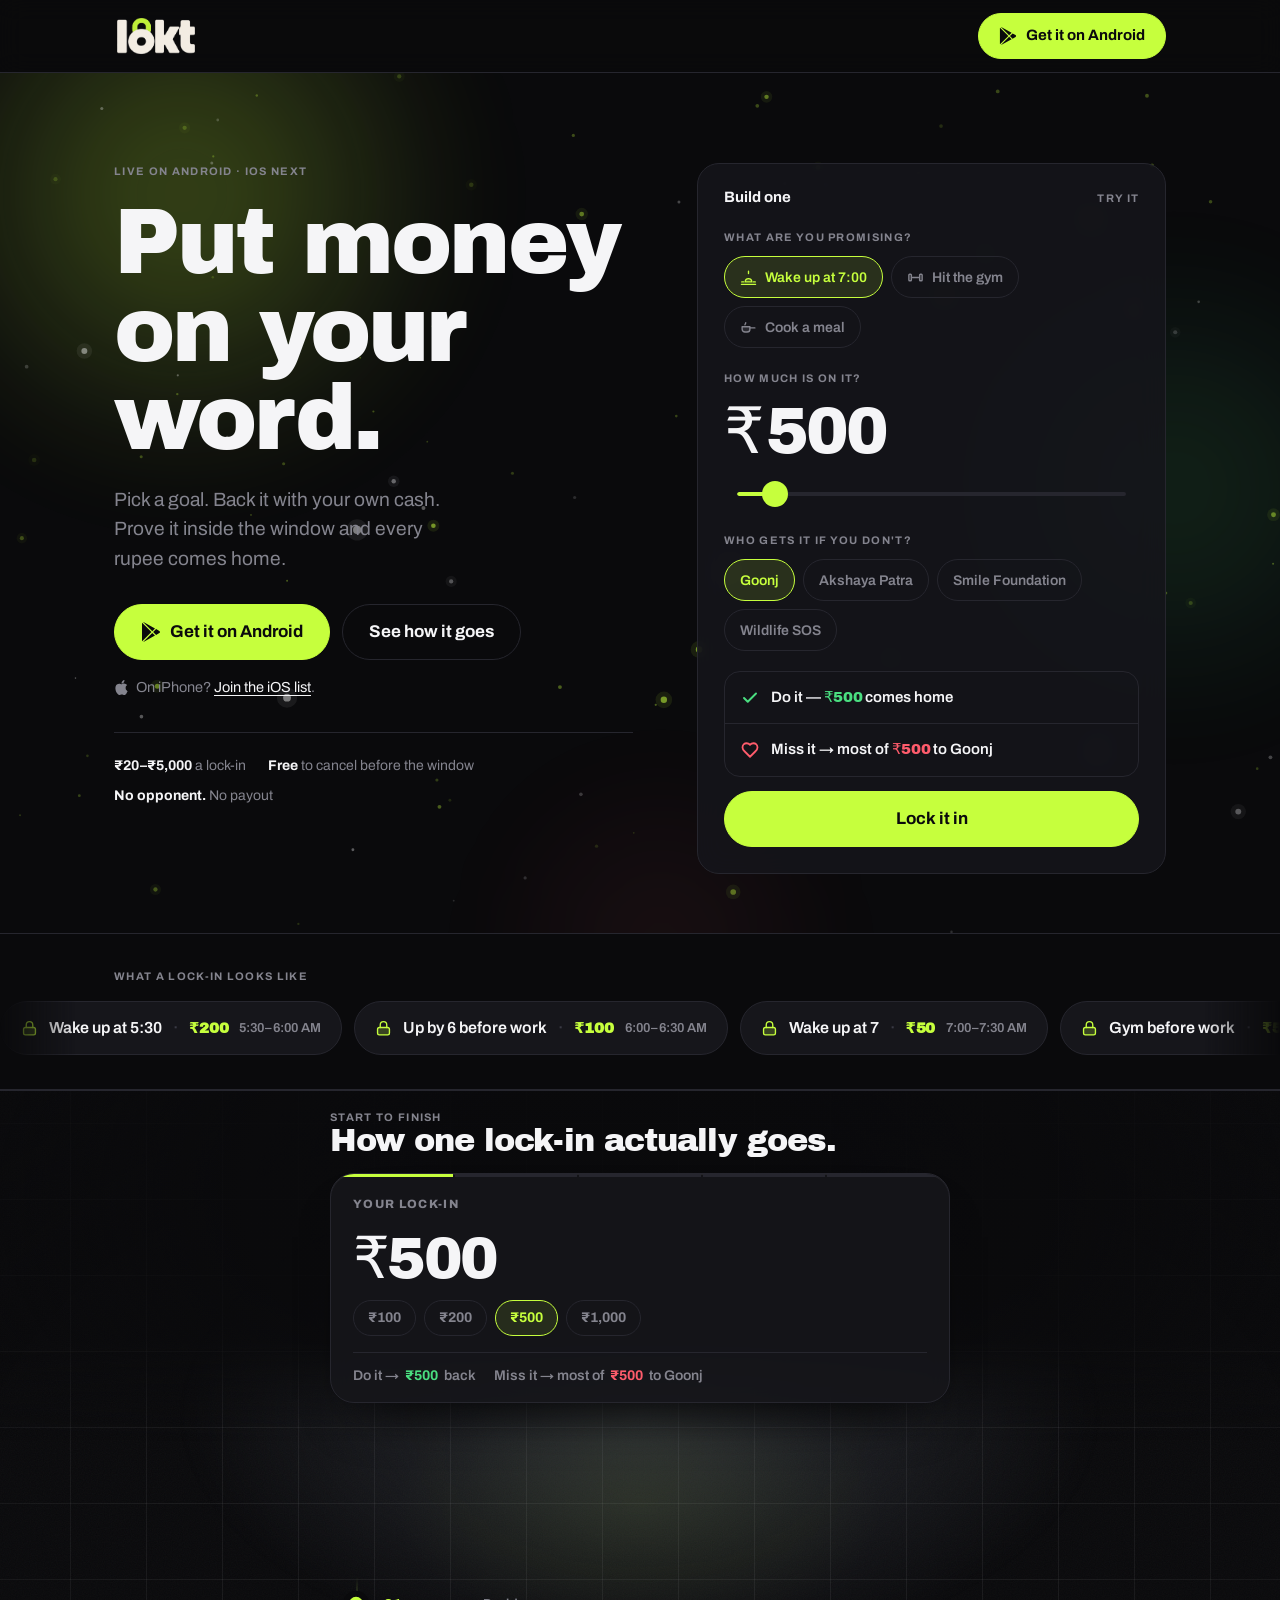
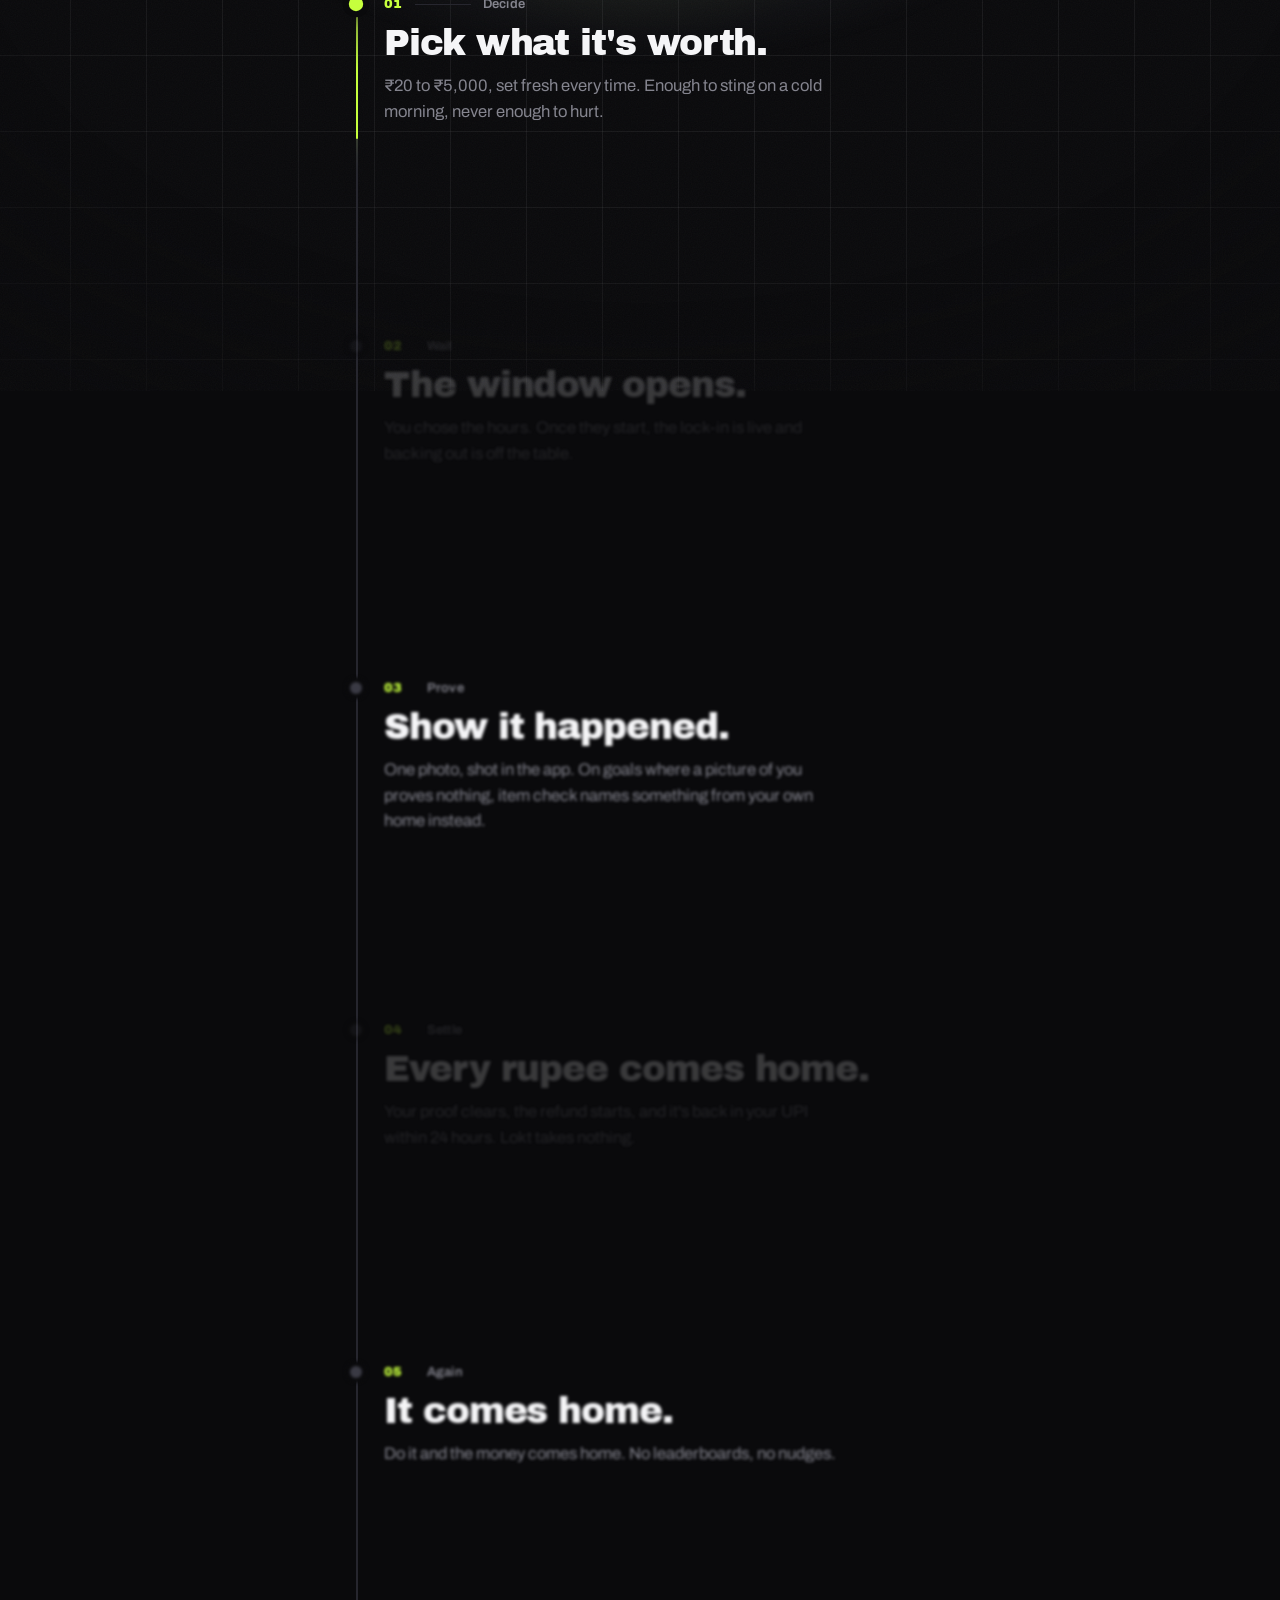
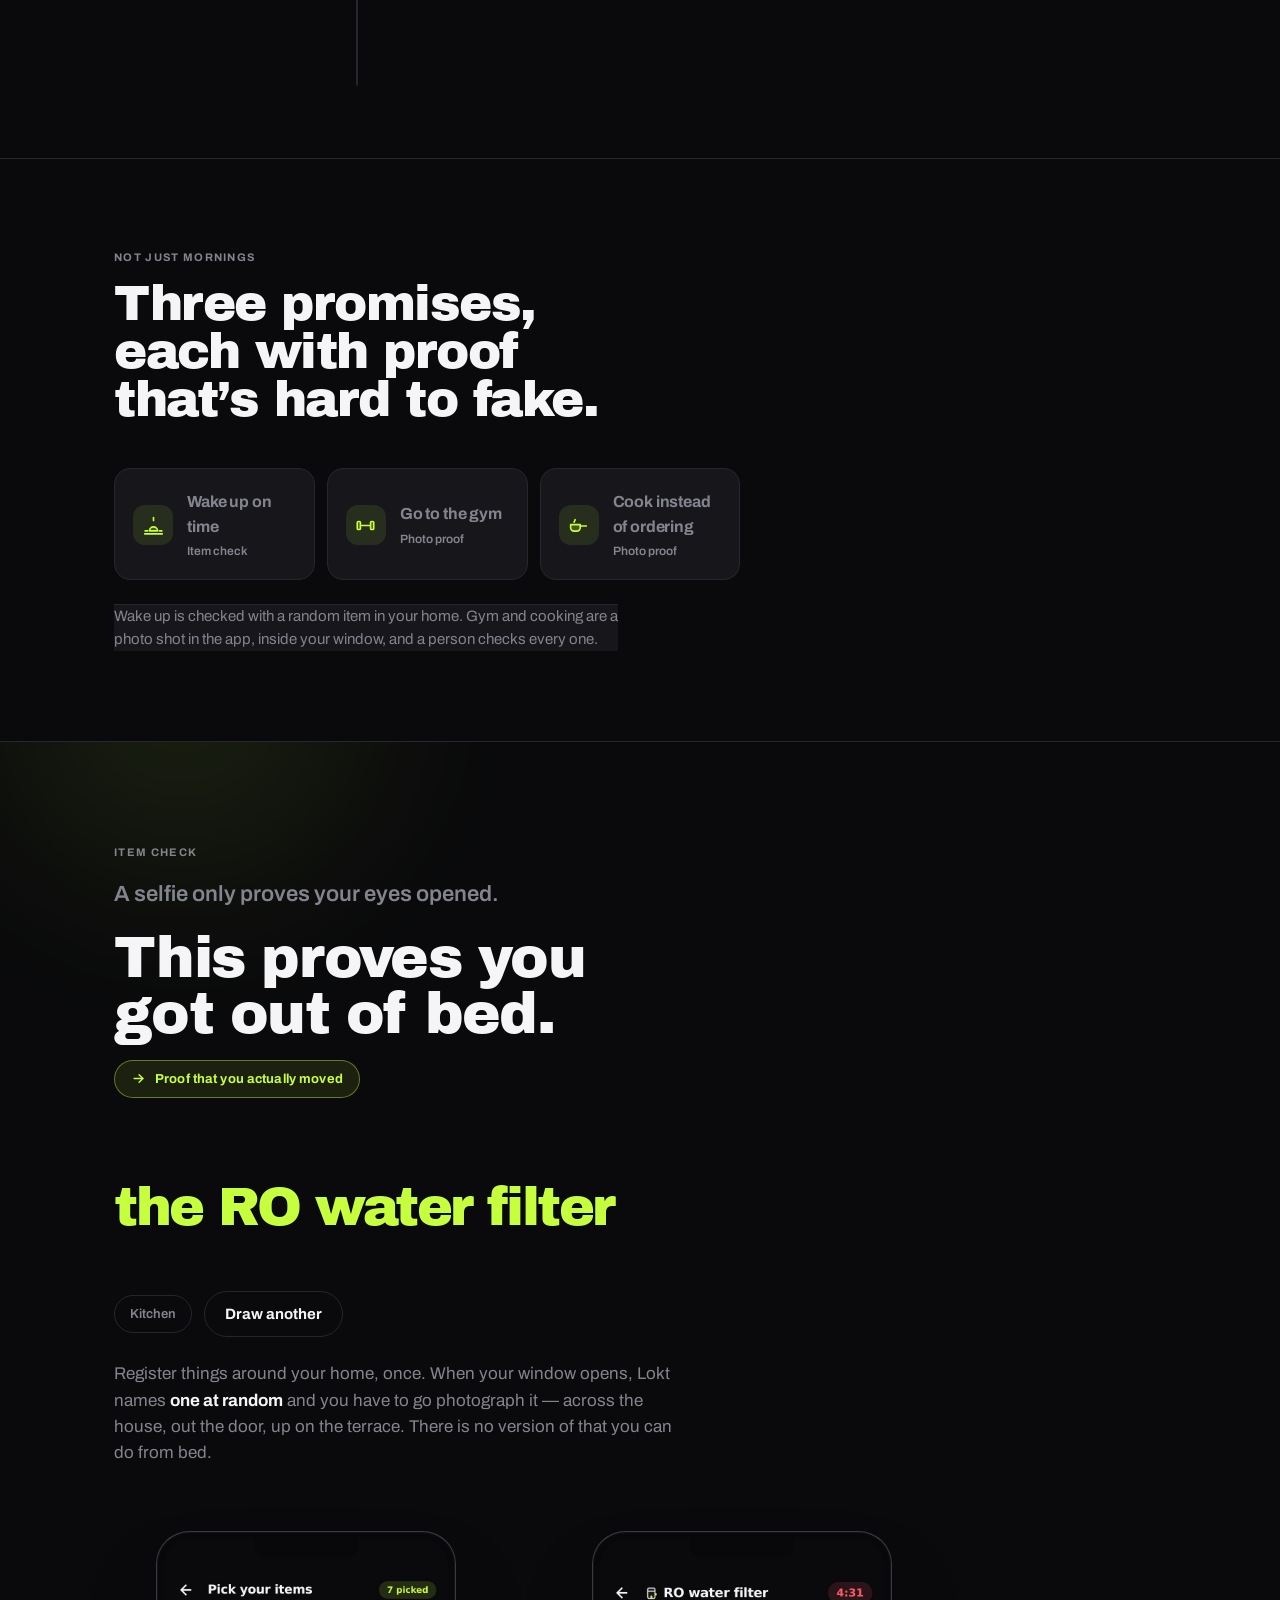
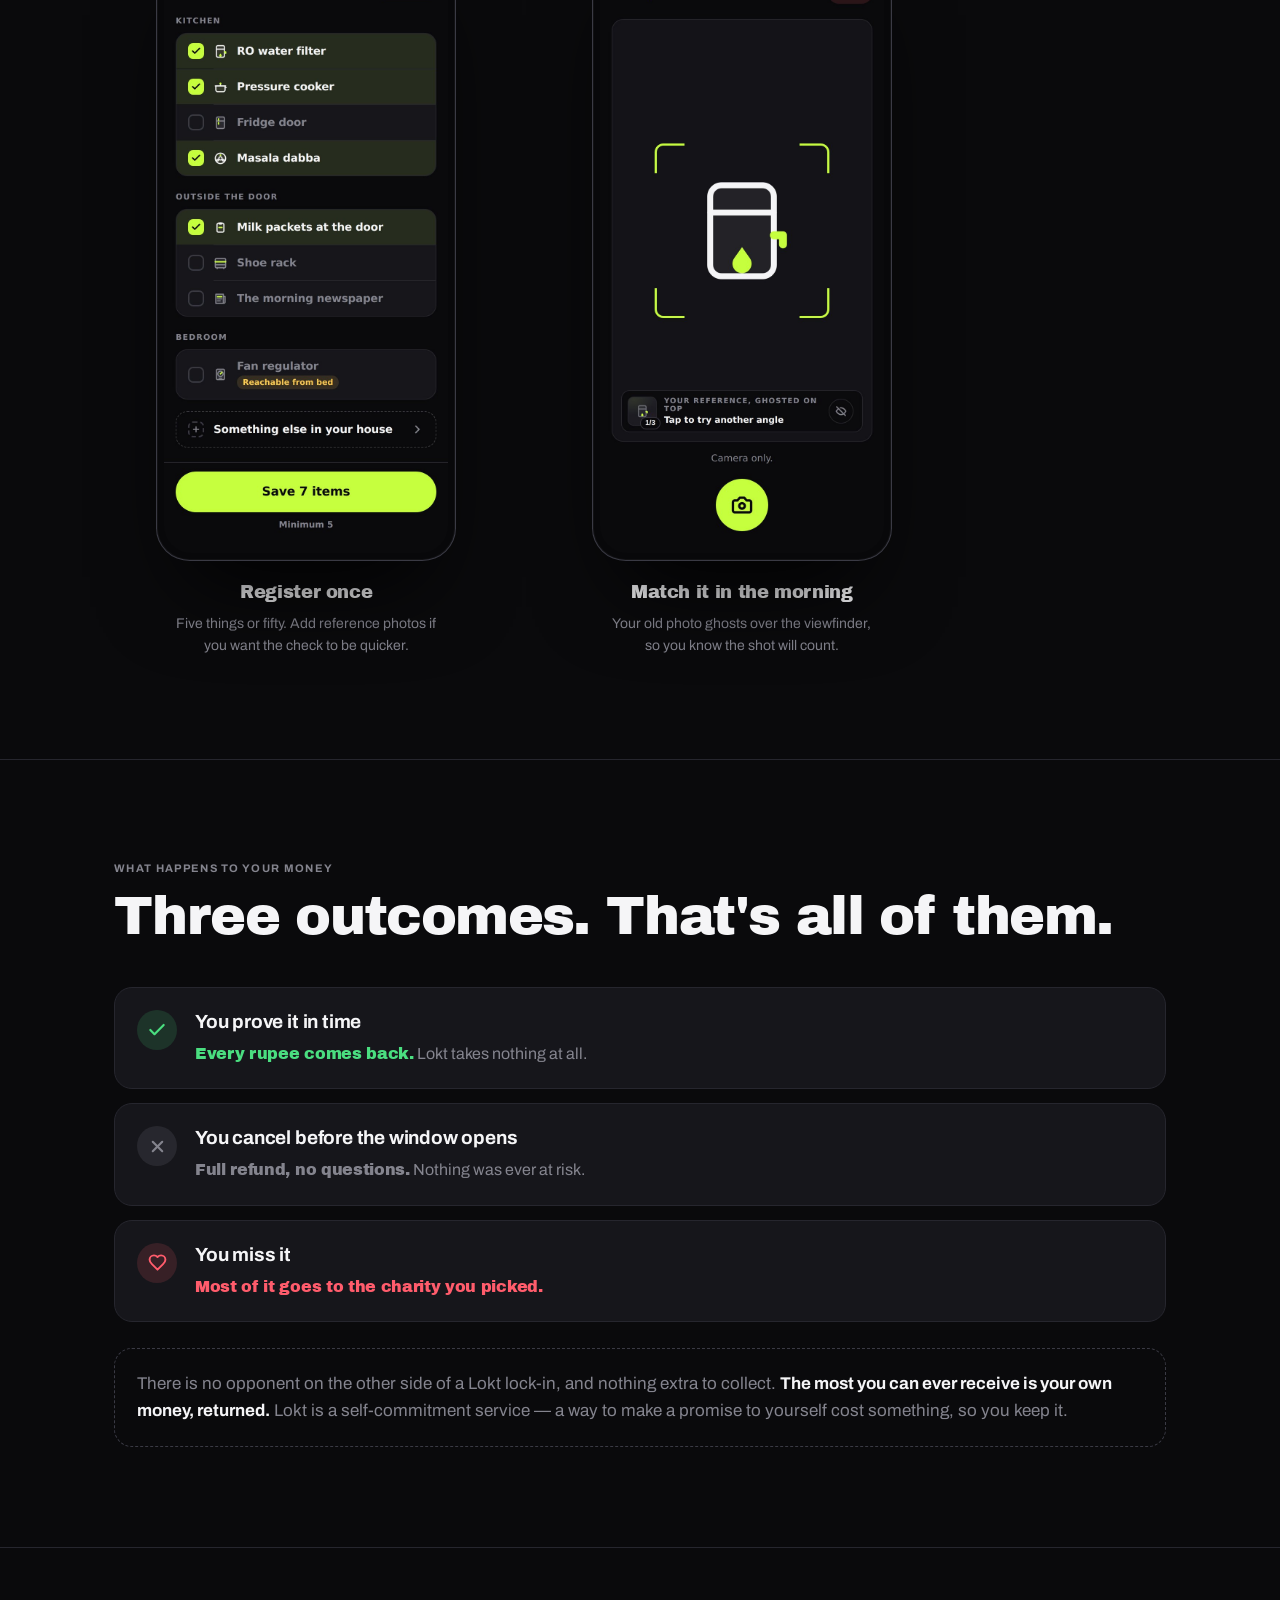
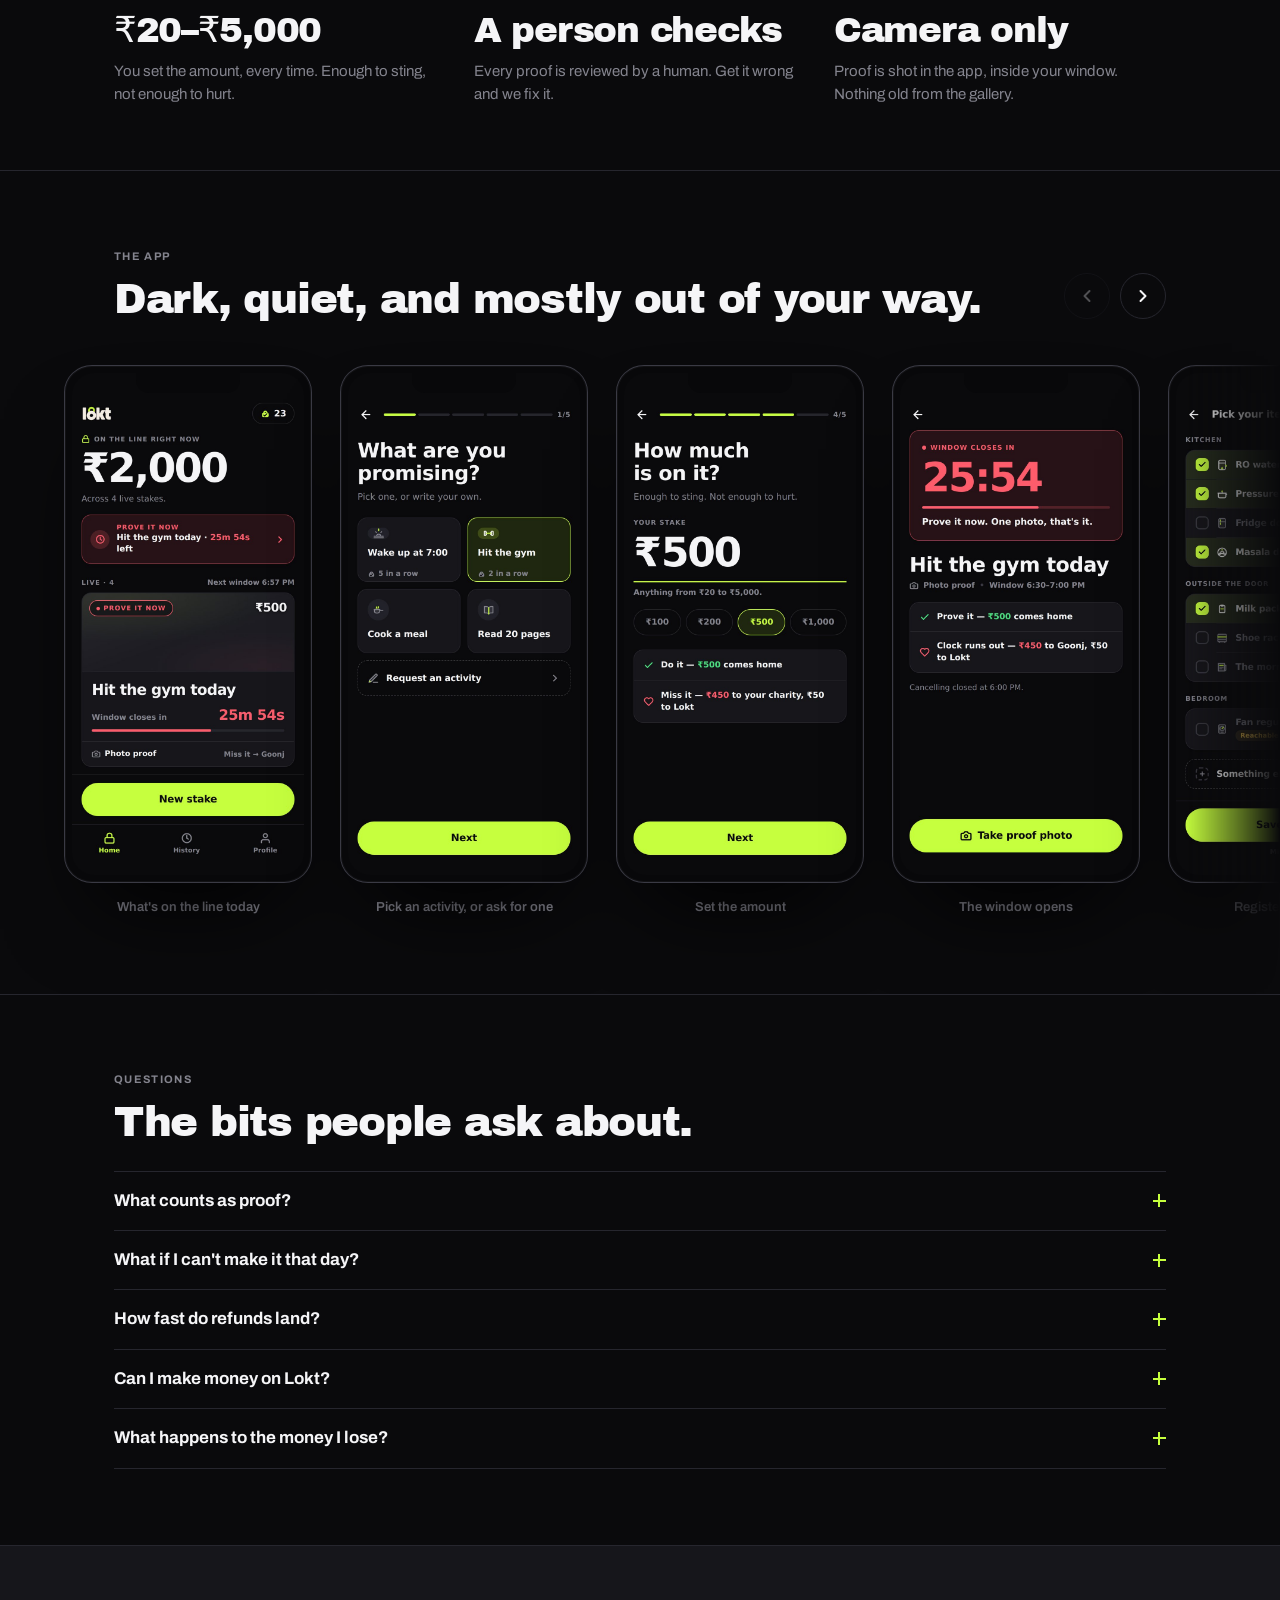
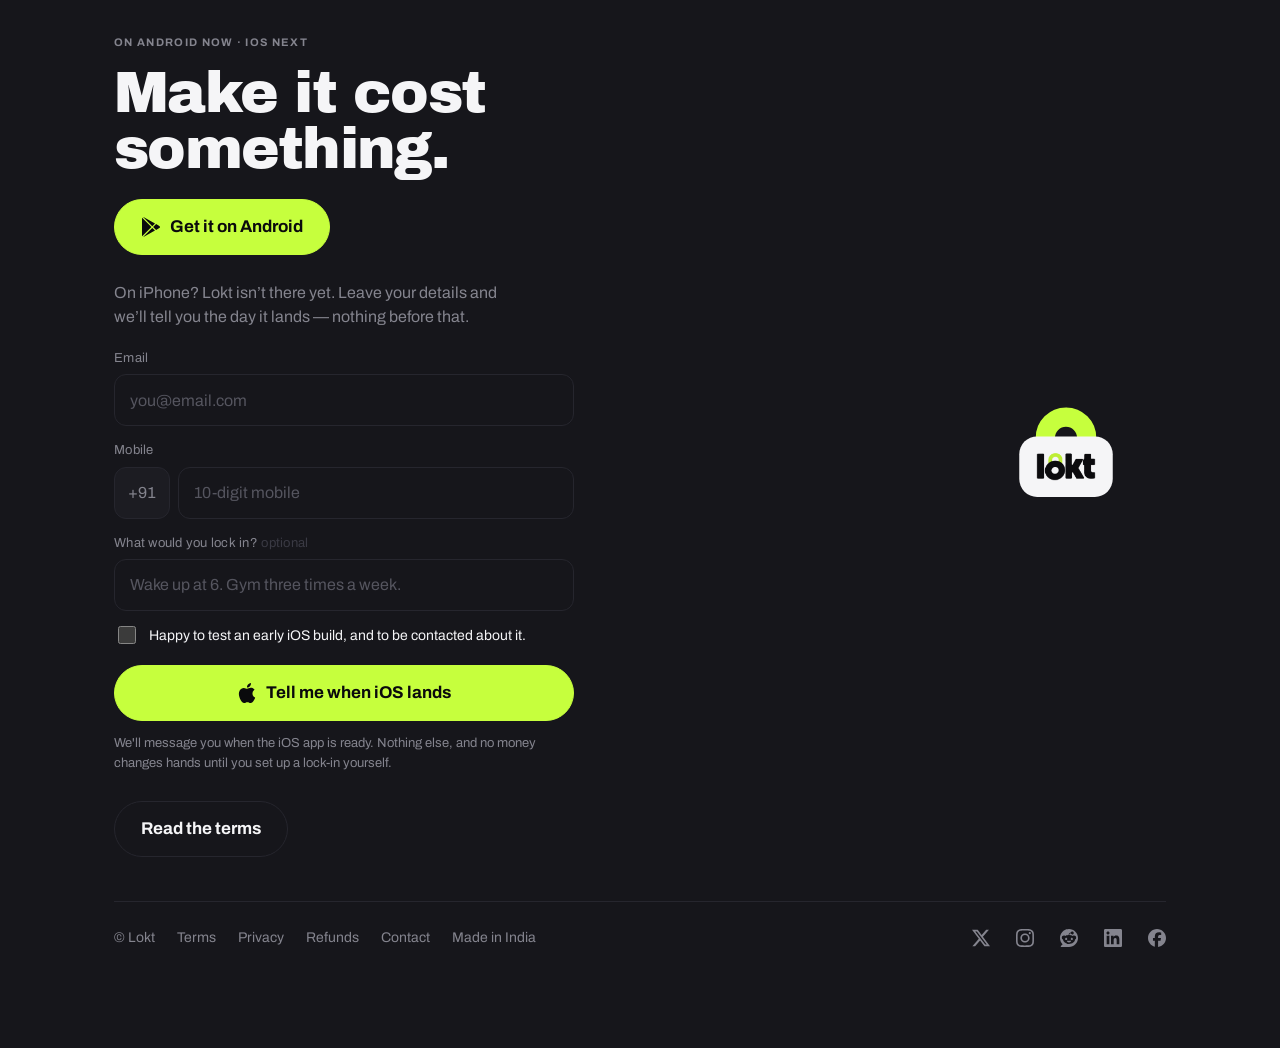
==== commit a6392c00: "Homepage: remove banned words and "stake", show only real lock-ins Co-Authored-By: Claude Opus 5.5 (" ====
--- a/index.html
+++ b/index.html
@@ -701,7 +701,7 @@
         </div>
         <p class="ios-hint enter" style="--d:.46s"><svg class="bico" viewBox="0 0 24 24" fill="currentColor" aria-hidden="true"><path d="M12.152 6.896c-.948 0-2.415-1.078-3.96-1.04-2.04.027-3.91 1.183-4.961 3.014-2.117 3.675-.546 9.103 1.519 12.09 1.013 1.454 2.208 3.09 3.792 3.039 1.52-.065 2.09-.987 3.935-.987 1.831 0 2.35.987 3.96.948 1.637-.026 2.676-1.48 3.676-2.948 1.156-1.688 1.636-3.325 1.662-3.415-.039-.013-3.182-1.221-3.22-4.857-.026-3.04 2.48-4.494 2.597-4.559-1.429-2.09-3.623-2.324-4.39-2.376-2-.156-3.675 1.09-4.61 1.09zM15.53 3.83c.843-1.012 1.4-2.427 1.245-3.83-1.207.052-2.662.805-3.532 1.818-.78.896-1.454 2.338-1.273 3.714 1.338.104 2.715-.688 3.559-1.701"/></svg><span>On iPhone? <a href="#early-access">Join the iOS list</a>.</span></p>
         <div class="pledge enter" style="--d:.5s">
-          <span><b>&#8377;20&ndash;&#8377;5,000</b> a stake</span>
+          <span><b>&#8377;20&ndash;&#8377;5,000</b> a lock-in</span>
           <span><b>Free</b> to cancel before the window</span>
           <span><b>No opponent.</b> No payout</span>
         </div>
@@ -718,10 +718,10 @@
           <div class="opts" id="goals" role="group" aria-label="Goal"></div>
 
           <p class="eyebrow blabel">How much is on it?</p>
-          <div class="amt"><span>&#8377;</span><input id="amt" class="num" type="number" min="20" max="5000" step="10" value="500" aria-label="Stake amount in rupees"></div>
+          <div class="amt"><span>&#8377;</span><input id="amt" class="num" type="number" min="20" max="5000" step="10" value="500" aria-label="Amount in rupees"></div>
           <div class="railwrap">
             <span class="railtrack"><i id="railfill"></i></span>
-            <input id="rail" class="rail" type="range" min="20" max="5000" step="10" value="500" aria-label="Stake amount slider">
+            <input id="rail" class="rail" type="range" min="20" max="5000" step="10" value="500" aria-label="Amount slider">
           </div>
 
           <p class="eyebrow blabel">Who gets it if you don't?</p>
@@ -768,7 +768,7 @@
 
   <!-- BAND -------------------------------------------------------------- -->
   <section class="band">
-    <div class="wrap"><p class="eyebrow">What a stake looks like</p></div>
+    <div class="wrap"><p class="eyebrow">What a lock-in looks like</p></div>
     <div class="mtrack"><div class="mrow" id="mrow"></div></div>
   </section>
 
@@ -782,7 +782,7 @@
       <div class="stage">
         <div class="shead">
           <p class="eyebrow">Start to finish</p>
-          <h2>How one stake actually goes.</h2>
+          <h2>How one lock-in actually goes.</h2>
         </div>
 
         <div class="panel" id="stack">
@@ -791,7 +791,7 @@
           </div>
 
           <figure class="ui on">
-            <p class="ceb">Your stake</p>
+            <p class="ceb">Your lock-in</p>
             <p class="cbig num">&#8377;500</p>
             <div class="csup cchips">
               <span class="cchip">&#8377;100</span><span class="cchip">&#8377;200</span>
@@ -827,10 +827,9 @@
           </figure>
 
           <figure class="ui">
-            <p class="ceb">Promises kept in a row</p>
-            <p class="cbig num">23<em>in a row</em></p>
-            <div class="csup clocks"><svg width="26" height="26" viewBox="0 0 48 48" fill="none" aria-hidden="true"><path d="M16.5 21a7.5 7.5 0 0 1 15 0" stroke="#C6FF3D" stroke-width="7" stroke-linecap="round"/><rect x="7" y="20.5" width="34" height="22" rx="6.5" fill="#C6FF3D"/><path d="M15.5 32l5 5 11.5-11.5" stroke="#0A0A0C" stroke-width="5" stroke-linecap="round" stroke-linejoin="round"/></svg><svg width="26" height="26" viewBox="0 0 48 48" fill="none" aria-hidden="true"><path d="M16.5 21a7.5 7.5 0 0 1 15 0" stroke="#C6FF3D" stroke-width="7" stroke-linecap="round"/><rect x="7" y="20.5" width="34" height="22" rx="6.5" fill="#C6FF3D"/><path d="M15.5 32l5 5 11.5-11.5" stroke="#0A0A0C" stroke-width="5" stroke-linecap="round" stroke-linejoin="round"/></svg><svg width="26" height="26" viewBox="0 0 48 48" fill="none" aria-hidden="true"><path d="M16.5 21a7.5 7.5 0 0 1 15 0" stroke="#C6FF3D" stroke-width="7" stroke-linecap="round"/><rect x="7" y="20.5" width="34" height="22" rx="6.5" fill="#C6FF3D"/><path d="M15.5 32l5 5 11.5-11.5" stroke="#0A0A0C" stroke-width="5" stroke-linecap="round" stroke-linejoin="round"/></svg><svg width="26" height="26" viewBox="0 0 48 48" fill="none" aria-hidden="true"><path d="M16.5 21a7.5 7.5 0 0 1 15 0" stroke="#C6FF3D" stroke-width="7" stroke-linecap="round"/><rect x="7" y="20.5" width="34" height="22" rx="6.5" fill="#C6FF3D"/><path d="M15.5 32l5 5 11.5-11.5" stroke="#0A0A0C" stroke-width="5" stroke-linecap="round" stroke-linejoin="round"/></svg><svg width="26" height="26" viewBox="0 0 48 48" fill="none" aria-hidden="true"><path d="M16.5 21a7.5 7.5 0 0 1 15 0" stroke="#C6FF3D" stroke-width="7" stroke-linecap="round"/><rect x="7" y="20.5" width="34" height="22" rx="6.5" fill="#C6FF3D"/><path d="M15.5 32l5 5 11.5-11.5" stroke="#0A0A0C" stroke-width="5" stroke-linecap="round" stroke-linejoin="round"/></svg><svg width="26" height="26" viewBox="0 0 48 48" fill="none" aria-hidden="true"><path d="M16.5 21a7.5 7.5 0 0 1 15 0" stroke="#C6FF3D" stroke-width="7" stroke-linecap="round"/><rect x="7" y="20.5" width="34" height="22" rx="6.5" fill="#C6FF3D"/><path d="M15.5 32l5 5 11.5-11.5" stroke="#0A0A0C" stroke-width="5" stroke-linecap="round" stroke-linejoin="round"/></svg><svg width="26" height="26" viewBox="0 0 48 48" fill="none" aria-hidden="true"><path d="M16.5 21a7.5 7.5 0 0 1 15 0" stroke="#C6FF3D" stroke-width="7" stroke-linecap="round"/><rect x="7" y="20.5" width="34" height="22" rx="6.5" fill="#C6FF3D"/><path d="M15.5 32l5 5 11.5-11.5" stroke="#0A0A0C" stroke-width="5" stroke-linecap="round" stroke-linejoin="round"/></svg><svg width="26" height="26" viewBox="0 0 48 48" fill="none" aria-hidden="true"><path d="M16.5 21a7.5 7.5 0 0 1 15 0" stroke="#C6FF3D" stroke-width="7" stroke-linecap="round"/><rect x="7" y="20.5" width="34" height="22" rx="6.5" fill="#C6FF3D"/><path d="M15.5 32l5 5 11.5-11.5" stroke="#0A0A0C" stroke-width="5" stroke-linecap="round" stroke-linejoin="round"/></svg></div>
-            <p class="cft"><span><b class="cink">31</b> best run</span><span><b class="cink">34 of 41</b> kept</span></p>
+            <p class="ceb">Kept</p>
+            <p class="cbig num cpos">&#8377;500</p>
+            <p class="csup csay">You did it. Every rupee came home.</p>
           </figure>
         </div>
       </div>
@@ -847,7 +846,7 @@
         <article class="step" data-i="1">
           <div class="n"><em>02</em><i></i><b>Wait</b></div>
           <h3>The window opens.</h3>
-          <p>You chose the hours. Once they start, the stake is live and backing out is off the table.</p>
+          <p>You chose the hours. Once they start, the lock-in is live and backing out is off the table.</p>
         </article>
 
         <article class="step" data-i="2">
@@ -864,8 +863,8 @@
 
         <article class="step" data-i="4">
           <div class="n"><em>05</em><i></i><b>Again</b></div>
-          <h3>It starts adding up.</h3>
-          <p>Kept stakes stack into a run. No leaderboards and no nudges &mdash; just a quiet count of the times you were good for it.</p>
+          <h3>It comes home.</h3>
+          <p>Do it and the money comes home. No leaderboards, no nudges.</p>
         </article>
 
       </div>
@@ -876,9 +875,9 @@
   <section class="goals">
     <div class="wrap">
       <p class="eyebrow rise">Not just mornings</p>
-      <h2 class="rise d1">If you can photograph it, you can lock it in.</h2>
+      <h2 class="rise d1">Three promises, each with proof that&rsquo;s hard to fake.</h2>
       <div class="ggrid" id="ggrid"></div>
-      <p class="foot rise">Item check is for the goals where a picture of your face proves nothing. Everything else takes a plain photo, shot in the app inside your window.</p>
+      <p class="foot rise">Wake up is checked with a random item in your home. Gym and cooking are a photo shot in the app, inside your window, and a person checks every one.</p>
     </div>
   </section>
 
@@ -958,7 +957,7 @@
         </div>
 
       </div>
-      <p class="closer rise">There is no opponent on the other side of a Lokt stake, and no prize. <b>The most you can ever receive is your own money, returned.</b> Lokt is a self-commitment service &mdash; a way to make a promise to yourself cost something, so you keep it.</p>
+      <p class="closer rise">There is no opponent on the other side of a Lokt lock-in, and nothing extra to collect. <b>The most you can ever receive is your own money, returned.</b> Lokt is a self-commitment service &mdash; a way to make a promise to yourself cost something, so you keep it.</p>
     </div>
   </section>
 
@@ -966,7 +965,7 @@
     <div class="wrap">
       <div class="fact rise">
         <div class="k num">&#8377;20&ndash;&#8377;5,000</div>
-        <div class="v">You set the stake, every time. Enough to sting, not enough to hurt.</div>
+        <div class="v">You set the amount, every time. Enough to sting, not enough to hurt.</div>
       </div>
       <div class="fact rise d1">
         <div class="k">A person checks</div>
@@ -1001,13 +1000,12 @@
     <div class="track" id="track" tabindex="0" aria-label="App screens">
       <div class="slide"><div class="phone"><img src="/assets/landing/screens/Main.jpg" alt="Lokt home screen" width="780" height="1688" loading="lazy"></div><p class="cap">What's on the line today</p></div>
       <div class="slide"><div class="phone"><img src="/assets/landing/screens/Create-1-Task.jpg" alt="Choosing an activity" width="780" height="1688" loading="lazy"></div><p class="cap">Pick an activity, or ask for one</p></div>
-      <div class="slide"><div class="phone"><img src="/assets/landing/screens/Create-3-Amount.jpg" alt="Setting the stake" width="780" height="1688" loading="lazy"></div><p class="cap">Set the stake</p></div>
+      <div class="slide"><div class="phone"><img src="/assets/landing/screens/Create-3-Amount.jpg" alt="Setting the amount" width="780" height="1688" loading="lazy"></div><p class="cap">Set the amount</p></div>
       <div class="slide"><div class="phone"><img src="/assets/landing/screens/StakeDetail-WindowOpen.jpg" alt="Window open" width="780" height="1688" loading="lazy"></div><p class="cap">The window opens</p></div>
       <div class="slide"><div class="phone"><img src="/assets/landing/screens/Spots-Pick.jpg" alt="Registering items" width="780" height="1688" loading="lazy"></div><p class="cap">Register your items</p></div>
       <div class="slide"><div class="phone"><img src="/assets/landing/screens/Spot-Camera.jpg" alt="Proof camera" width="780" height="1688" loading="lazy"></div><p class="cap">Shoot the proof</p></div>
-      <div class="slide"><div class="phone"><img src="/assets/landing/screens/StakeDetail-Passed.jpg" alt="Stake kept" width="780" height="1688" loading="lazy"></div><p class="cap">Kept &mdash; money on its way back</p></div>
+      <div class="slide"><div class="phone"><img src="/assets/landing/screens/StakeDetail-Passed.jpg" alt="Lock-in kept" width="780" height="1688" loading="lazy"></div><p class="cap">Kept &mdash; money on its way back</p></div>
       <div class="slide"><div class="phone"><img src="/assets/landing/screens/History.jpg" alt="History" width="780" height="1688" loading="lazy"></div><p class="cap">Everything you've promised</p></div>
-      <div class="slide"><div class="phone"><img src="/assets/landing/screens/Streak.jpg" alt="Streak" width="780" height="1688" loading="lazy"></div><p class="cap">The run so far</p></div>
     </div>
   </section>
 
@@ -1033,13 +1031,13 @@
       </details>
 
       <details>
-        <summary>Can I win money?</summary>
-        <p>No, and that's deliberate. There is no opponent, no pot and no prize. The most that can ever come back to you is exactly what you put in.</p>
+        <summary>Can I make money on Lokt?</summary>
+        <p>No, and that's deliberate. There is no opponent and nothing extra to collect. The most that can ever come back to you is exactly what you put in.</p>
       </details>
 
       <details>
         <summary>What happens to the money I lose?</summary>
-        <p>90% goes to the charity you chose before you started. Lokt keeps 10% to run the service. You get a receipt either way.</p>
+        <p>90% goes to the charity you chose before you started. Lokt keeps 10% to run the service.</p>
       </details>
     </div>
   </section>
@@ -1081,7 +1079,7 @@
             </div>
 
             <div class="ea-row">
-              <label class="ea-lab" for="eaNoteIn">What would you stake on? <span class="ea-opt">optional</span></label>
+              <label class="ea-lab" for="eaNoteIn">What would you lock in? <span class="ea-opt">optional</span></label>
               <input class="ea-in" id="eaNoteIn" name="note" type="text" maxlength="500"
                      placeholder="Wake up at 6. Gym three times a week.">
             </div>
@@ -1098,7 +1096,7 @@
 
             <button class="btn btn--go btn--lg ea-submit" type="submit"><svg class="bico" viewBox="0 0 24 24" fill="currentColor" aria-hidden="true"><path d="M12.152 6.896c-.948 0-2.415-1.078-3.96-1.04-2.04.027-3.91 1.183-4.961 3.014-2.117 3.675-.546 9.103 1.519 12.09 1.013 1.454 2.208 3.09 3.792 3.039 1.52-.065 2.09-.987 3.935-.987 1.831 0 2.35.987 3.96.948 1.637-.026 2.676-1.48 3.676-2.948 1.156-1.688 1.636-3.325 1.662-3.415-.039-.013-3.182-1.221-3.22-4.857-.026-3.04 2.48-4.494 2.597-4.559-1.429-2.09-3.623-2.324-4.39-2.376-2-.156-3.675 1.09-4.61 1.09zM15.53 3.83c.843-1.012 1.4-2.427 1.245-3.83-1.207.052-2.662.805-3.532 1.818-.78.896-1.454 2.338-1.273 3.714 1.338.104 2.715-.688 3.559-1.701"/></svg>Tell me when iOS lands</button>
             <p class="ea-fine">We'll message you when the iOS app is ready. Nothing else, and no
-              money changes hands until you set up a stake yourself.</p>
+              money changes hands until you set up a lock-in yourself.</p>
           </form>
 
           <div class="cta">
@@ -1207,17 +1205,14 @@
   });
 
   /* ===== 4. the band: real stakes, so it reads as one ==================== */
-  var STAKES = [
+  var LOCKINS = [
     ['Wake up at 5:30', 200, '5:30–6:00 AM', I.sun],
-    ['Gym before work',  500, '6:30–8:00 AM', I.gym],
+    ['Up by 6 before work', 100, '6:00–6:30 AM', I.sun],
+    ['Wake up at 7', 50, '7:00–7:30 AM', I.sun],
+    ['Gym before work', 500, '6:30–8:00 AM', I.gym],
+    ['Gym after work', 300, '6:00–9:00 PM', I.gym],
     ['Cook dinner at home', 300, '7:00–9:30 PM', I.pan],
-    ['Read 20 pages',    150, 'by 11:00 PM',  I.book],
-    ['Run 5k',           400, '6:00–8:00 AM', I.run],
-    ['Two hours of study', 250, '8:00–11:00 PM', I.desk],
-    ['No ordering in',   350, 'all day',      I.bag],
-    ['10,000 steps',     200, 'by 10:00 PM',  I.step],
-    ['Sit for 10 minutes', 100, '7:00–8:00 AM', I.calm],
-    ['Lights out by 11', 300, '10:30–11:00 PM', I.moon]
+    ['Cook lunch, not order', 150, '12:00–2:00 PM', I.pan]
   ];
   var mrow = document.getElementById('mrow');
   function pill(s) {
@@ -1226,21 +1221,14 @@
            '<span class="v">₹' + s[1] + '</span>' +
            '<span class="w">' + s[2] + '</span></span>';
   }
-  var pills = STAKES.map(pill).join('');
+  var pills = LOCKINS.map(pill).join('');
   mrow.innerHTML = pills + pills; /* duplicated so translateX(-50%) loops seamlessly */
 
   /* ===== 5. goals grid ================================================== */
   var GOALS_GRID = [
     ['Wake up on time', 'Item check', I.sun],
-    ['Gym or a workout', 'Photo proof', I.gym],
-    ['Run or a long walk', 'Photo proof', I.run],
-    ['Cook instead of ordering', 'Item check', I.pan],
-    ['Read before bed', 'Photo proof', I.book],
-    ['A real study block', 'Photo proof', I.desk],
-    ['Ten quiet minutes', 'Item check', I.calm],
-    ['No delivery apps today', 'Item check', I.bag],
-    ['Hit your step count', 'Photo proof', I.step],
-    ['Lights out on time', 'Item check', I.moon]
+    ['Go to the gym', 'Photo proof', I.gym],
+    ['Cook instead of ordering', 'Photo proof', I.pan]
   ];
   document.getElementById('ggrid').innerHTML = GOALS_GRID.map(function (g) {
     return '<div class="g rise"><span class="ic">' + svg(g[2], 21) +
@@ -1334,8 +1322,7 @@
   var BUILD = [
     ['Wake up at 7:00', I.sun,  'tomorrow'],
     ['Hit the gym',     I.gym,  'today'],
-    ['Cook a meal',     I.pan,  'tonight'],
-    ['Read 20 pages',   I.book, 'tonight']
+    ['Cook a meal',     I.pan,  'tonight']
   ];
   var NGOS = ['Goonj', 'Akshaya Patra', 'Smile Foundation', 'Wildlife SOS'];
   var state = { goal: BUILD[0][0], when: BUILD[0][2], ngo: NGOS[0] };
